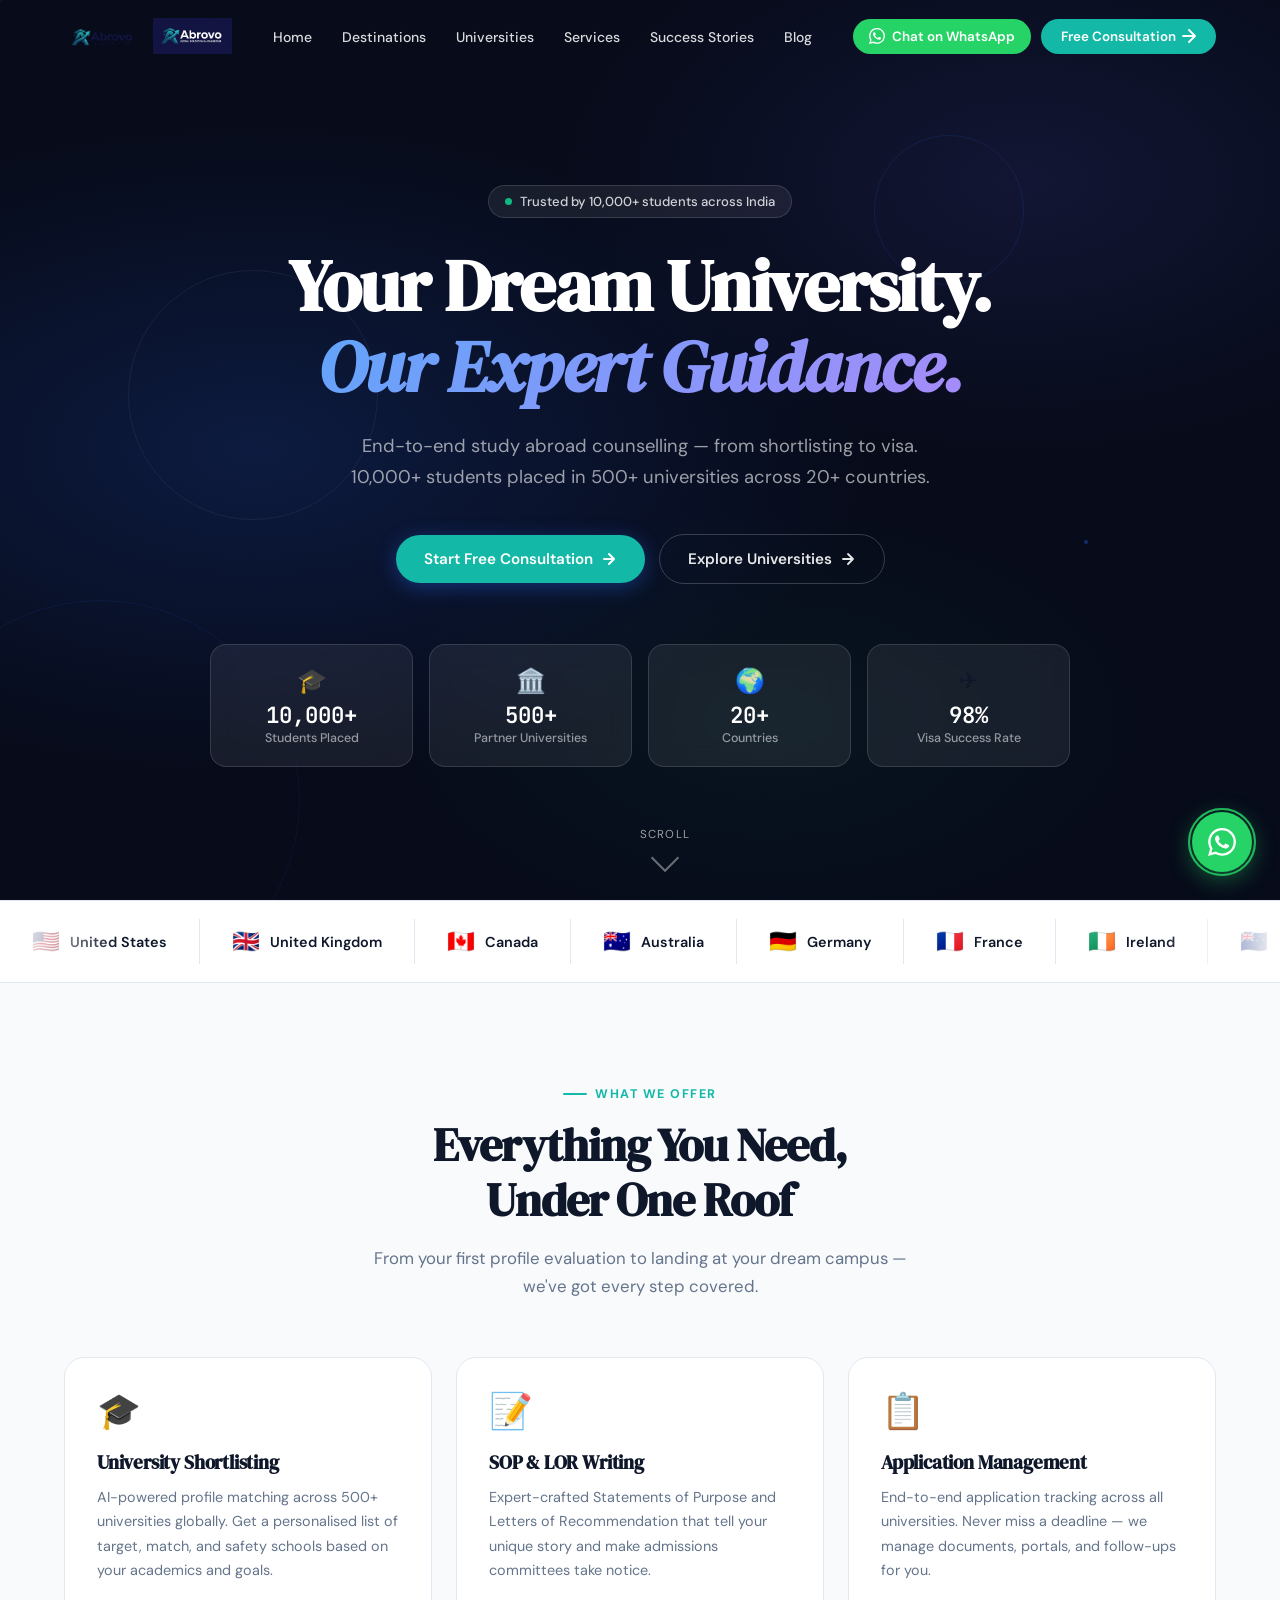
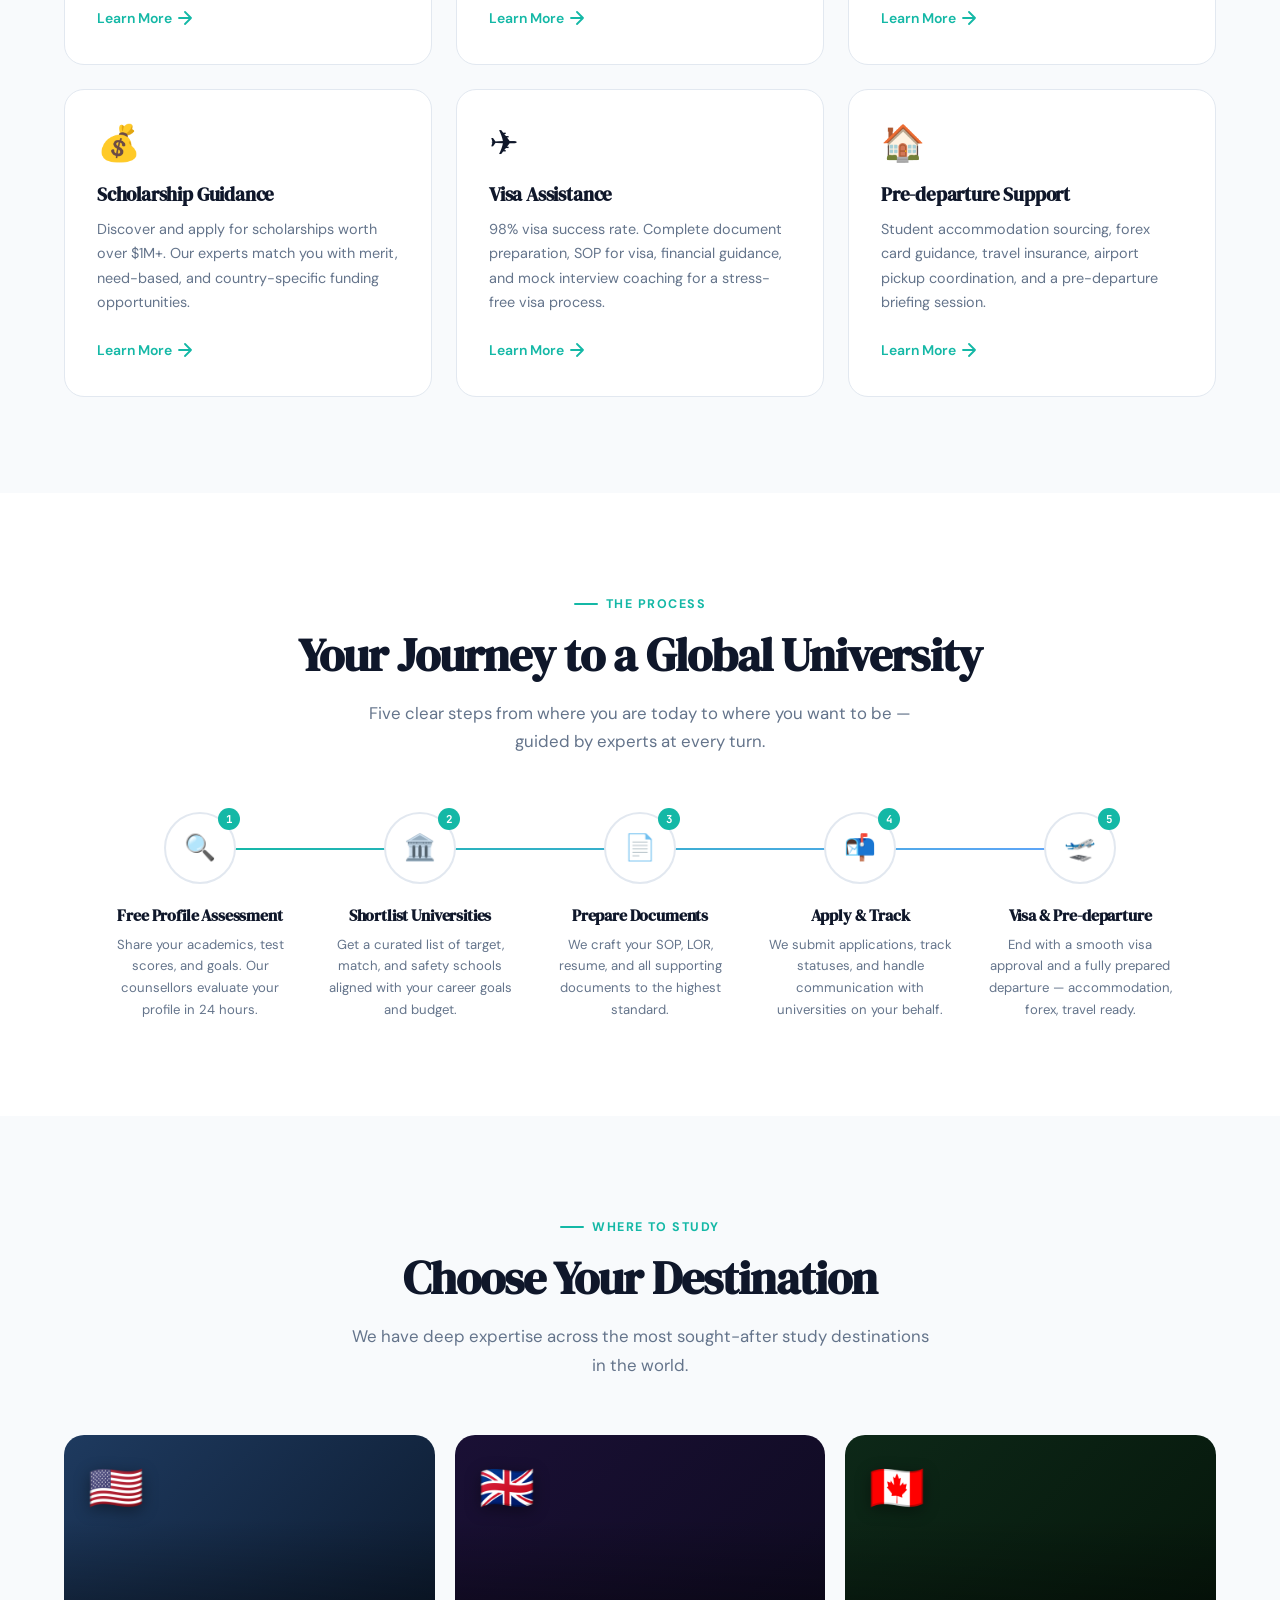
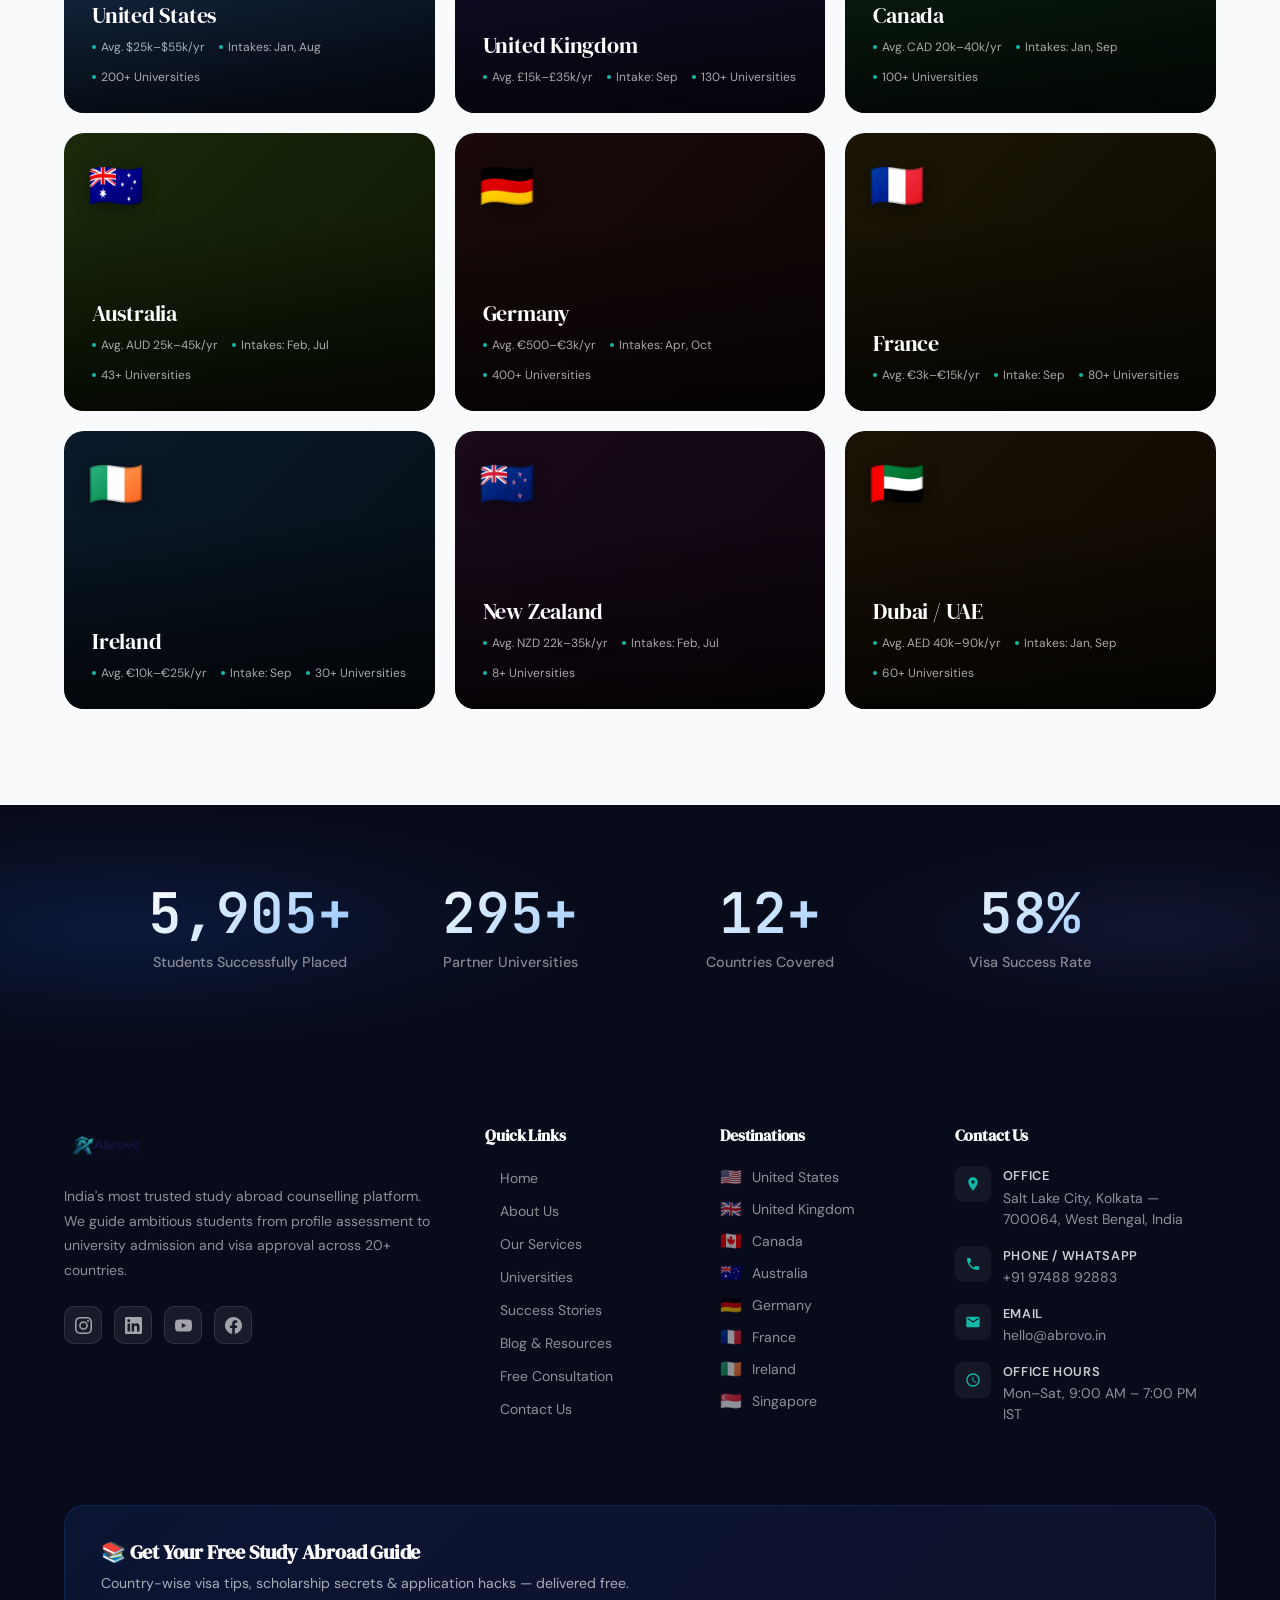
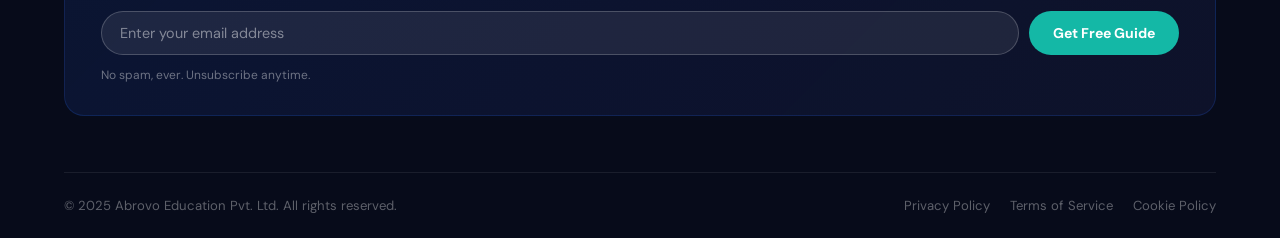
==== index.html @ cc56d396 "footer" ====
<!DOCTYPE html>
<html lang="en">
<head>
  <meta charset="UTF-8" />
  <meta name="viewport" content="width=device-width, initial-scale=1.0" />
  <title>Abrovo — Study Abroad Counselling</title>
  <link rel="preconnect" href="https://fonts.googleapis.com" />
  <link rel="preconnect" href="https://fonts.gstatic.com" crossorigin />
  <link href="https://fonts.googleapis.com/css2?family=DM+Serif+Display:ital@0;1&family=DM+Sans:ital,opsz,wght@0,9..40,300;0,9..40,400;0,9..40,500;0,9..40,600;0,9..40,700;1,9..40,400&family=JetBrains+Mono:wght@400;600&display=swap" rel="stylesheet" />
  <style>
    /* =========================================
       CSS CUSTOM PROPERTIES
    ========================================= */
    :root {
      --bg-dark: #070B1A;
      --bg-dark-2: #0D1428;
      --bg-white: #FFFFFF;
      --accent: #14B8A6;
      --accent-hover: #0F766E;
      --accent-light: rgba(20, 184, 166, 0.12);
      --text-primary: #0F172A;
      --text-secondary: #64748B;
      --border: #E2E8F0;
      --success: #10B981;
      --card-bg: #F8FAFC;
      --glass: rgba(255, 255, 255, 0.07);
      --glass-border: rgba(255, 255, 255, 0.13);
      --nav-height: 72px;
      --font-display: 'DM Serif Display', Georgia, serif;
      --font-body: 'DM Sans', system-ui, sans-serif;
      --font-mono: 'JetBrains Mono', monospace;
    }

    /* =========================================
       RESET & BASE
    ========================================= */
    *, *::before, *::after { box-sizing: border-box; margin: 0; padding: 0; }
    html { scroll-behavior: smooth; -webkit-font-smoothing: antialiased; }
    body {
      font-family: var(--font-body);
      color: var(--text-primary);
      background: var(--bg-white);
      overflow-x: hidden;
    }
    a { text-decoration: none; color: inherit; }
    img { display: block; max-width: 100%; }
    ul { list-style: none; }

    /* =========================================
       NAVBAR
    ========================================= */
    .navbar {
      position: fixed;
      top: 0; left: 0; right: 0;
      z-index: 1000;
      height: var(--nav-height);
      display: flex;
      align-items: center;
      padding: 0 5%;
      transition: background 0.4s ease, box-shadow 0.4s ease, backdrop-filter 0.4s ease;
    }
    .navbar.scrolled {
      background: rgba(255, 255, 255, 0.95);
      backdrop-filter: blur(16px);
      -webkit-backdrop-filter: blur(16px);
      box-shadow: 0 1px 0 var(--border), 0 4px 24px rgba(0,0,0,0.06);
    }
    .navbar.scrolled .nav-link { color: var(--text-primary); }
    .navbar.scrolled .logo-text { color: var(--text-primary); }
    .navbar.scrolled .logo-dot { color: var(--accent); }
    .navbar.scrolled .logo-globe path { stroke: var(--text-primary); }

    .nav-inner {
      display: flex;
      align-items: center;
      justify-content: space-between;
      width: 100%;
      max-width: 1280px;
      margin: 0 auto;
    }

    /* Logo */
    .logo {
      display: flex;
      align-items: center;
      gap: 10px;
      cursor: pointer;
    }
    .logo-globe {
      width: 32px; height: 32px;
      flex-shrink: 0;
    }
    .logo-globe path, .logo-globe circle {
      stroke: #fff;
      transition: stroke 0.4s ease;
    }
    .logo-text {
      font-family: var(--font-display);
      font-size: 1.5rem;
      color: #fff;
      letter-spacing: -0.02em;
      transition: color 0.4s ease;
    }
    .logo-dot {
      color: var(--accent);
      transition: color 0.4s ease;
    }

    /* Nav Links */
    .nav-links {
      display: flex;
      align-items: center;
      gap: 2px;
    }
    .nav-link {
      font-size: 0.875rem;
      font-weight: 500;
      color: rgba(255,255,255,0.85);
      padding: 8px 14px;
      border-radius: 8px;
      transition: color 0.2s, background 0.2s;
      white-space: nowrap;
    }
    .nav-link:hover {
      color: var(--accent);
      background: var(--accent-light);
    }

    /* Nav Actions */
    .nav-actions {
      display: flex;
      align-items: center;
      gap: 10px;
    }
    .btn-wa {
      display: flex;
      align-items: center;
      gap: 7px;
      padding: 9px 16px;
      background: #25D366;
      color: #fff;
      font-size: 0.84rem;
      font-weight: 600;
      border-radius: 50px;
      transition: background 0.2s, transform 0.2s;
      white-space: nowrap;
    }
    .btn-wa:hover { background: #1ebe5c; transform: translateY(-1px); }
    .btn-wa svg { width: 16px; height: 16px; fill: #fff; flex-shrink: 0; }

    .btn-cta {
      display: flex;
      align-items: center;
      gap: 6px;
      padding: 9px 20px;
      background: var(--accent);
      color: #fff;
      font-size: 0.84rem;
      font-weight: 600;
      border-radius: 50px;
      transition: background 0.2s, transform 0.2s, box-shadow 0.2s;
      white-space: nowrap;
    }
    .btn-cta:hover {
      background: var(--accent-hover);
      transform: translateY(-1px);
      box-shadow: 0 8px 24px rgba(37,99,235,0.35);
    }

    /* Hamburger */
    .hamburger {
      display: none;
      flex-direction: column;
      gap: 5px;
      cursor: pointer;
      padding: 8px;
      border-radius: 8px;
      transition: background 0.2s;
    }
    .hamburger:hover { background: var(--glass); }
    .hamburger span {
      display: block;
      width: 24px; height: 2px;
      background: #fff;
      border-radius: 2px;
      transition: all 0.35s ease;
    }
    .navbar.scrolled .hamburger span { background: var(--text-primary); }
    .hamburger.open span:nth-child(1) { transform: translateY(7px) rotate(45deg); }
    .hamburger.open span:nth-child(2) { opacity: 0; transform: scaleX(0); }
    .hamburger.open span:nth-child(3) { transform: translateY(-7px) rotate(-45deg); }

    /* Mobile Menu */
    .mobile-menu {
      display: none;
      position: fixed;
      top: var(--nav-height);
      left: 0; right: 0;
      background: rgba(10, 15, 30, 0.98);
      backdrop-filter: blur(20px);
      -webkit-backdrop-filter: blur(20px);
      padding: 16px 5% 24px;
      z-index: 999;
      transform: translateY(-8px);
      opacity: 0;
      transition: all 0.35s cubic-bezier(0.16, 1, 0.3, 1);
      border-bottom: 1px solid var(--glass-border);
    }
    .navbar.scrolled + .mobile-menu { background: rgba(255,255,255,0.97); }
    .navbar.scrolled + .mobile-menu .mob-link { color: var(--text-primary); }
    .mobile-menu.open {
      display: block;
      opacity: 1;
      transform: translateY(0);
    }
    .mob-link {
      display: block;
      color: rgba(255,255,255,0.9);
      font-size: 1rem;
      font-weight: 500;
      padding: 14px 4px;
      border-bottom: 1px solid var(--glass-border);
      transition: color 0.2s;
    }
    .mob-link:hover { color: var(--accent); }
    .mob-actions {
      display: flex;
      flex-direction: column;
      gap: 10px;
      margin-top: 20px;
    }
    .mob-actions .btn-wa,
    .mob-actions .btn-cta {
      justify-content: center;
      padding: 13px;
      font-size: 0.95rem;
    }

    /* =========================================
       HERO SECTION
    ========================================= */
    .hero {
      position: relative;
      min-height: 100vh;
      background: var(--bg-dark);
      display: flex;
      flex-direction: column;
      align-items: center;
      justify-content: center;
      overflow: hidden;
      padding: calc(var(--nav-height) + 40px) 5% 60px;
    }

    /* Animated background */
    .hero-canvas {
      position: absolute;
      inset: 0;
      overflow: hidden;
      pointer-events: none;
    }
    .hero-gradient {
      position: absolute;
      inset: 0;
      background:
        radial-gradient(ellipse 80% 60% at 20% 50%, rgba(37,99,235,0.18) 0%, transparent 60%),
        radial-gradient(ellipse 60% 50% at 80% 20%, rgba(99,102,241,0.12) 0%, transparent 60%),
        radial-gradient(ellipse 50% 40% at 60% 80%, rgba(16,185,129,0.06) 0%, transparent 60%);
    }
    .geo-shape {
      position: absolute;
      border-radius: 50%;
      background: transparent;
      border: 1px solid rgba(255,255,255,0.06);
      animation: floatShape linear infinite;
    }
    .geo-shape:nth-child(1) { width: 600px; height: 600px; top: -200px; right: -150px; animation-duration: 25s; }
    .geo-shape:nth-child(2) { width: 400px; height: 400px; bottom: -100px; left: -100px; animation-duration: 20s; animation-delay: -8s; border-color: rgba(37,99,235,0.1); }
    .geo-shape:nth-child(3) { width: 250px; height: 250px; top: 30%; left: 10%; animation-duration: 18s; animation-delay: -5s; }
    .geo-shape:nth-child(4) { width: 150px; height: 150px; top: 15%; right: 20%; animation-duration: 14s; animation-delay: -12s; border-color: rgba(37,99,235,0.15); }

    .geo-dot {
      position: absolute;
      border-radius: 50%;
      background: rgba(37,99,235,0.4);
      animation: floatDot ease-in-out infinite;
    }
    .geo-dot:nth-child(5) { width: 6px; height: 6px; top: 20%; left: 25%; animation-duration: 6s; }
    .geo-dot:nth-child(6) { width: 4px; height: 4px; top: 60%; right: 15%; animation-duration: 8s; animation-delay: -3s; }
    .geo-dot:nth-child(7) { width: 5px; height: 5px; bottom: 25%; left: 40%; animation-duration: 7s; animation-delay: -2s; }

    @keyframes floatShape {
      0%   { transform: rotate(0deg) scale(1); }
      50%  { transform: rotate(180deg) scale(1.03); }
      100% { transform: rotate(360deg) scale(1); }
    }
    @keyframes floatDot {
      0%, 100% { transform: translateY(0); opacity: 0.4; }
      50%       { transform: translateY(-20px); opacity: 1; }
    }

    /* Hero Content */
    .hero-content {
      position: relative;
      z-index: 2;
      text-align: center;
      max-width: 860px;
      width: 100%;
    }
    .hero-badge {
      display: inline-flex;
      align-items: center;
      gap: 8px;
      padding: 7px 16px;
      background: var(--glass);
      border: 1px solid var(--glass-border);
      border-radius: 50px;
      color: rgba(255,255,255,0.8);
      font-size: 0.82rem;
      font-weight: 500;
      margin-bottom: 28px;
      opacity: 0;
      transform: translateY(20px);
      animation: fadeUp 0.7s cubic-bezier(0.16,1,0.3,1) 0.2s forwards;
    }
    .hero-badge-dot {
      width: 7px; height: 7px;
      background: var(--success);
      border-radius: 50%;
      animation: pulse 2s ease-in-out infinite;
    }
    @keyframes pulse {
      0%, 100% { transform: scale(1); opacity: 1; }
      50%       { transform: scale(1.5); opacity: 0.6; }
    }

    .hero-headline {
      font-family: var(--font-display);
      font-size: clamp(2.5rem, 6vw, 4.5rem);
      line-height: 1.12;
      color: #fff;
      letter-spacing: -0.02em;
      margin-bottom: 24px;
      opacity: 0;
      transform: translateY(30px);
      animation: fadeUp 0.8s cubic-bezier(0.16,1,0.3,1) 0.4s forwards;
    }
    .hero-headline em {
      font-style: italic;
      color: transparent;
      -webkit-background-clip: text;
      background-clip: text;
      background-image: linear-gradient(135deg, #60a5fa, #a78bfa);
    }

    .hero-sub {
      font-size: clamp(1rem, 2vw, 1.15rem);
      line-height: 1.7;
      color: rgba(255,255,255,0.6);
      max-width: 620px;
      margin: 0 auto 40px;
      opacity: 0;
      transform: translateY(30px);
      animation: fadeUp 0.8s cubic-bezier(0.16,1,0.3,1) 0.6s forwards;
    }

    .hero-ctas {
      display: flex;
      align-items: center;
      justify-content: center;
      gap: 14px;
      flex-wrap: wrap;
      margin-bottom: 60px;
      opacity: 0;
      transform: translateY(30px);
      animation: fadeUp 0.8s cubic-bezier(0.16,1,0.3,1) 0.8s forwards;
    }
    .btn-primary {
      display: inline-flex;
      align-items: center;
      gap: 8px;
      padding: 14px 28px;
      background: var(--accent);
      color: #fff;
      font-weight: 600;
      font-size: 0.95rem;
      border-radius: 50px;
      transition: all 0.25s ease;
      box-shadow: 0 4px 20px rgba(37,99,235,0.4);
    }
    .btn-primary:hover {
      background: var(--accent-hover);
      transform: translateY(-2px);
      box-shadow: 0 10px 32px rgba(37,99,235,0.5);
    }
    .btn-secondary {
      display: inline-flex;
      align-items: center;
      gap: 8px;
      padding: 14px 28px;
      background: transparent;
      color: rgba(255,255,255,0.9);
      font-weight: 600;
      font-size: 0.95rem;
      border-radius: 50px;
      border: 1.5px solid rgba(255,255,255,0.2);
      transition: all 0.25s ease;
    }
    .btn-secondary:hover {
      background: var(--glass);
      border-color: rgba(255,255,255,0.4);
      transform: translateY(-2px);
    }

    /* Stat Cards */
    .stat-cards {
      display: grid;
      grid-template-columns: repeat(4, 1fr);
      gap: 16px;
      width: 100%;
      max-width: 900px;
      margin: 0 auto;
    }
    .stat-card {
      background: var(--glass);
      border: 1px solid var(--glass-border);
      border-radius: 16px;
      padding: 20px 16px;
      text-align: center;
      backdrop-filter: blur(12px);
      -webkit-backdrop-filter: blur(12px);
      opacity: 0;
      transform: translateY(40px);
      transition: transform 0.3s ease, border-color 0.3s ease;
    }
    .stat-card.visible { opacity: 1; transform: translateY(0); }
    .stat-card:hover {
      border-color: rgba(37,99,235,0.5);
      transform: translateY(-4px);
    }
    .stat-card:nth-child(1) { animation-delay: 1.0s; }
    .stat-card:nth-child(2) { animation-delay: 1.15s; }
    .stat-card:nth-child(3) { animation-delay: 1.3s; }
    .stat-card:nth-child(4) { animation-delay: 1.45s; }
    .stat-card-anim {
      animation: fadeUp 0.7s cubic-bezier(0.16,1,0.3,1) forwards;
    }
    .stat-card-icon {
      font-size: 1.5rem;
      margin-bottom: 8px;
    }
    .stat-card-num {
      font-family: var(--font-mono);
      font-size: 1.4rem;
      font-weight: 600;
      color: #fff;
      line-height: 1;
      margin-bottom: 4px;
    }
    .stat-card-label {
      font-size: 0.78rem;
      color: rgba(255,255,255,0.55);
      font-weight: 500;
    }

    @keyframes fadeUp {
      from { opacity: 0; transform: translateY(30px); }
      to   { opacity: 1; transform: translateY(0); }
    }

    /* Scroll cue */
    .scroll-cue {
      position: absolute;
      bottom: 32px;
      left: 50%;
      transform: translateX(-50%);
      display: flex;
      flex-direction: column;
      align-items: center;
      gap: 6px;
      opacity: 0.4;
      animation: fadeUp 1s ease 2s forwards, scrollBob 2.5s ease-in-out 3s infinite;
    }
    .scroll-cue span {
      font-size: 0.72rem;
      color: rgba(255,255,255,0.6);
      letter-spacing: 0.1em;
      text-transform: uppercase;
    }
    .scroll-arrow {
      width: 20px; height: 20px;
      border-right: 2px solid rgba(255,255,255,0.4);
      border-bottom: 2px solid rgba(255,255,255,0.4);
      transform: rotate(45deg);
    }
    @keyframes scrollBob {
      0%, 100% { transform: translateX(-50%) translateY(0); }
      50%       { transform: translateX(-50%) translateY(8px); }
    }

    /* =========================================
       MARQUEE BAR
    ========================================= */
    .marquee-section {
      background: var(--bg-white);
      border-top: 1px solid var(--border);
      border-bottom: 1px solid var(--border);
      padding: 0;
      overflow: hidden;
      position: relative;
    }
    .marquee-section::before,
    .marquee-section::after {
      content: '';
      position: absolute;
      top: 0; bottom: 0;
      width: 120px;
      z-index: 2;
      pointer-events: none;
    }
    .marquee-section::before {
      left: 0;
      background: linear-gradient(to right, var(--bg-white), transparent);
    }
    .marquee-section::after {
      right: 0;
      background: linear-gradient(to left, var(--bg-white), transparent);
    }
    .marquee-label {
      position: absolute;
      left: 50%;
      top: 50%;
      transform: translate(-50%, -50%);
      z-index: 3;
      background: var(--bg-white);
      padding: 0 20px;
      font-size: 0.72rem;
      font-weight: 600;
      color: var(--text-secondary);
      letter-spacing: 0.12em;
      text-transform: uppercase;
      white-space: nowrap;
    }
    .marquee-track {
      display: flex;
      align-items: center;
      padding: 18px 0;
      animation: marqueeScroll 28s linear infinite;
      width: max-content;
    }
    .marquee-track:hover { animation-play-state: paused; }
    .marquee-item {
      display: flex;
      align-items: center;
      gap: 10px;
      padding: 8px 32px;
      white-space: nowrap;
      font-size: 0.9rem;
      font-weight: 600;
      color: var(--text-primary);
      border-right: 1px solid var(--border);
      transition: color 0.2s;
    }
    .marquee-item:last-child { border-right: none; }
    .marquee-item:hover { color: var(--accent); }
    .marquee-flag { font-size: 1.4rem; }

    @keyframes marqueeScroll {
      from { transform: translateX(0); }
      to   { transform: translateX(-50%); }
    }

    /* =========================================
       SECTION SHARED
    ========================================= */
    .section-label {
      display: inline-flex;
      align-items: center;
      gap: 8px;
      font-size: 0.78rem;
      font-weight: 700;
      letter-spacing: 0.12em;
      text-transform: uppercase;
      color: var(--accent);
      margin-bottom: 16px;
    }
    .section-label::before {
      content: '';
      display: inline-block;
      width: 24px; height: 2px;
      background: var(--accent);
      border-radius: 2px;
    }
    .section-title {
      font-family: var(--font-display);
      font-size: clamp(2rem, 4vw, 2.9rem);
      color: var(--text-primary);
      letter-spacing: -0.02em;
      line-height: 1.18;
      margin-bottom: 16px;
    }
    .section-sub {
      font-size: 1.05rem;
      color: var(--text-secondary);
      line-height: 1.7;
      max-width: 580px;
    }
    .section-header { margin-bottom: 56px; }
    .section-header.center { text-align: center; }
    .section-header.center .section-label { justify-content: center; }
    .section-header.center .section-sub { margin: 0 auto; }

    /* =========================================
       SERVICES SECTION
    ========================================= */
    .services-section {
      background: var(--card-bg);
      padding: 96px 5%;
    }
    .services-grid {
      display: grid;
      grid-template-columns: repeat(3, 1fr);
      gap: 24px;
      max-width: 1200px;
      margin: 0 auto;
    }
    .service-card {
      background: #fff;
      border: 1px solid var(--border);
      border-radius: 20px;
      padding: 36px 32px;
      position: relative;
      overflow: hidden;
      transition: transform 0.3s cubic-bezier(0.16,1,0.3,1), box-shadow 0.3s ease, border-color 0.3s ease;
      cursor: default;
    }
    .service-card::before {
      content: '';
      position: absolute;
      left: 0; top: 0; bottom: 0;
      width: 3px;
      background: var(--accent);
      transform: scaleY(0);
      transform-origin: bottom;
      transition: transform 0.35s cubic-bezier(0.16,1,0.3,1);
      border-radius: 0 2px 2px 0;
    }
    .service-card:hover {
      transform: translateY(-6px);
      box-shadow: 0 20px 48px rgba(15,23,42,0.10);
      border-color: rgba(37,99,235,0.2);
    }
    .service-card:hover::before { transform: scaleY(1); }
    .service-icon {
      font-size: 2.2rem;
      margin-bottom: 20px;
      display: block;
      line-height: 1;
    }
    .service-title {
      font-family: var(--font-display);
      font-size: 1.2rem;
      color: var(--text-primary);
      margin-bottom: 10px;
      letter-spacing: -0.01em;
    }
    .service-desc {
      font-size: 0.9rem;
      color: var(--text-secondary);
      line-height: 1.7;
      margin-bottom: 24px;
    }
    .service-link {
      display: inline-flex;
      align-items: center;
      gap: 6px;
      font-size: 0.875rem;
      font-weight: 600;
      color: var(--accent);
      transition: gap 0.2s ease;
    }
    .service-link:hover { gap: 10px; }
    .service-link svg { width: 14px; height: 14px; transition: transform 0.2s; }
    .service-link:hover svg { transform: translateX(3px); }

    @media (max-width: 1024px) { .services-grid { grid-template-columns: repeat(2, 1fr); } }
    @media (max-width: 600px)  { .services-grid { grid-template-columns: 1fr; } }

    /* =========================================
       HOW IT WORKS
    ========================================= */
    .hiw-section {
      background: var(--bg-white);
      padding: 96px 5%;
      overflow: hidden;
    }
    .hiw-steps {
      position: relative;
      display: flex;
      justify-content: space-between;
      align-items: flex-start;
      max-width: 1100px;
      margin: 0 auto;
      gap: 0;
    }
    /* Connecting line */
    .hiw-steps::before {
      content: '';
      position: absolute;
      top: 36px;
      left: calc(10% + 12px);
      right: calc(10% + 12px);
      height: 2px;
      background: var(--border);
      z-index: 0;
    }
    .hiw-line-fill {
      position: absolute;
      top: 36px;
      left: calc(10% + 12px);
      height: 2px;
      background: linear-gradient(90deg, var(--accent), #60a5fa);
      z-index: 1;
      width: 0;
      transition: width 1.5s cubic-bezier(0.16,1,0.3,1);
      border-radius: 2px;
    }
    .hiw-line-fill.animated {
      width: calc(80% - 24px);
    }

    .hiw-step {
      flex: 1;
      display: flex;
      flex-direction: column;
      align-items: center;
      text-align: center;
      padding: 0 12px;
      position: relative;
      z-index: 2;
    }
    .hiw-node {
      width: 72px; height: 72px;
      background: var(--bg-white);
      border: 2px solid var(--border);
      border-radius: 50%;
      display: flex;
      align-items: center;
      justify-content: center;
      font-size: 1.6rem;
      margin-bottom: 20px;
      position: relative;
      transition: border-color 0.3s, box-shadow 0.3s, transform 0.3s;
      z-index: 2;
    }
    .hiw-step:hover .hiw-node {
      border-color: var(--accent);
      box-shadow: 0 0 0 8px rgba(37,99,235,0.08);
      transform: scale(1.08);
    }
    .hiw-step-num {
      position: absolute;
      top: -6px; right: -6px;
      width: 22px; height: 22px;
      background: var(--accent);
      color: #fff;
      font-size: 0.68rem;
      font-weight: 700;
      border-radius: 50%;
      display: flex;
      align-items: center;
      justify-content: center;
      font-family: var(--font-mono);
    }
    .hiw-step-title {
      font-family: var(--font-display);
      font-size: 1rem;
      color: var(--text-primary);
      margin-bottom: 8px;
      letter-spacing: -0.01em;
    }
    .hiw-step-desc {
      font-size: 0.82rem;
      color: var(--text-secondary);
      line-height: 1.65;
    }

    /* Mobile vertical layout */
    @media (max-width: 768px) {
      .hiw-steps {
        flex-direction: column;
        align-items: flex-start;
        gap: 0;
        max-width: 420px;
        margin: 0 auto;
      }
      .hiw-steps::before {
        top: 36px;
        left: 35px;
        right: auto;
        bottom: 36px;
        width: 2px;
        height: auto;
      }
      .hiw-line-fill {
        top: 36px;
        left: 35px;
        width: 2px;
        height: 0;
        background: linear-gradient(180deg, var(--accent), #60a5fa);
        transition: height 1.5s cubic-bezier(0.16,1,0.3,1);
      }
      .hiw-line-fill.animated { width: 2px; height: calc(100% - 72px); }
      .hiw-step {
        flex-direction: row;
        text-align: left;
        align-items: flex-start;
        gap: 20px;
        padding: 0 0 36px 0;
      }
      .hiw-node { flex-shrink: 0; margin-bottom: 0; }
      .hiw-step-body { padding-top: 8px; }
    }

    /* =========================================
       DESTINATIONS SECTION
    ========================================= */
    .destinations-section {
      background: var(--card-bg);
      padding: 96px 5%;
    }
    .destinations-grid {
      display: grid;
      grid-template-columns: repeat(3, 1fr);
      gap: 20px;
      max-width: 1200px;
      margin: 0 auto;
    }
    .dest-card {
      position: relative;
      border-radius: 20px;
      overflow: hidden;
      aspect-ratio: 4/3;
      cursor: pointer;
      background: var(--bg-dark);
    }
    /* Gradient backgrounds per card */
    .dest-card:nth-child(1) { background: linear-gradient(135deg, #1e3a5f 0%, #0a1628 100%); }
    .dest-card:nth-child(2) { background: linear-gradient(135deg, #1a1035 0%, #0d0a1e 100%); }
    .dest-card:nth-child(3) { background: linear-gradient(135deg, #0d2818 0%, #051409 100%); }
    .dest-card:nth-child(4) { background: linear-gradient(135deg, #1a2a0a 0%, #0d1505 100%); }
    .dest-card:nth-child(5) { background: linear-gradient(135deg, #1a0a0a 0%, #0d0505 100%); }
    .dest-card:nth-child(6) { background: linear-gradient(135deg, #1a1505 0%, #0d0b02 100%); }
    .dest-card:nth-child(7) { background: linear-gradient(135deg, #0a1a2a 0%, #050d14 100%); }
    .dest-card:nth-child(8) { background: linear-gradient(135deg, #1a0a1a 0%, #0d050d 100%); }
    .dest-card:nth-child(9) { background: linear-gradient(135deg, #1a1205 0%, #0d0902 100%); }

    .dest-card-inner {
      position: absolute;
      inset: 0;
      padding: 28px;
      display: flex;
      flex-direction: column;
      justify-content: flex-end;
      background: linear-gradient(180deg, transparent 30%, rgba(0,0,0,0.7) 100%);
      transition: background 0.35s ease;
    }
    .dest-flag {
      position: absolute;
      top: 24px; left: 24px;
      font-size: 2.8rem;
      filter: drop-shadow(0 4px 8px rgba(0,0,0,0.4));
      transition: transform 0.35s cubic-bezier(0.16,1,0.3,1);
    }
    .dest-card:hover .dest-flag { transform: scale(1.15) translateY(-4px); }
    .dest-card-name {
      font-family: var(--font-display);
      font-size: 1.4rem;
      color: #fff;
      margin-bottom: 8px;
      letter-spacing: -0.01em;
    }
    .dest-stats {
      display: flex;
      gap: 14px;
      flex-wrap: wrap;
    }
    .dest-stat {
      font-size: 0.75rem;
      color: rgba(255,255,255,0.65);
      display: flex;
      align-items: center;
      gap: 5px;
    }
    .dest-stat::before {
      content: '';
      width: 4px; height: 4px;
      background: var(--accent);
      border-radius: 50%;
      flex-shrink: 0;
    }
    .dest-overlay {
      position: absolute;
      inset: 0;
      background: rgba(37,99,235,0.88);
      display: flex;
      align-items: center;
      justify-content: center;
      opacity: 0;
      transition: opacity 0.3s ease;
      backdrop-filter: blur(4px);
    }
    .dest-card:hover .dest-overlay { opacity: 1; }
    .dest-explore-btn {
      display: inline-flex;
      align-items: center;
      gap: 8px;
      color: #fff;
      font-weight: 700;
      font-size: 1rem;
      padding: 12px 24px;
      border: 2px solid rgba(255,255,255,0.6);
      border-radius: 50px;
      transition: all 0.2s;
      transform: translateY(10px);
      transition: transform 0.3s cubic-bezier(0.16,1,0.3,1), border-color 0.2s;
    }
    .dest-card:hover .dest-explore-btn {
      transform: translateY(0);
      border-color: #fff;
    }

    @media (max-width: 900px) { .destinations-grid { grid-template-columns: repeat(2, 1fr); } }
    @media (max-width: 560px) { .destinations-grid { grid-template-columns: 1fr; } }

    /* =========================================
       STATS COUNTER BAND
    ========================================= */
    .stats-band {
      background: var(--bg-dark);
      padding: 80px 5%;
      position: relative;
      overflow: hidden;
    }
    .stats-band::before {
      content: '';
      position: absolute;
      inset: 0;
      background:
        radial-gradient(ellipse 60% 80% at 10% 50%, rgba(37,99,235,0.15) 0%, transparent 60%),
        radial-gradient(ellipse 40% 60% at 90% 50%, rgba(99,102,241,0.1) 0%, transparent 60%);
      pointer-events: none;
    }
    .stats-band-inner {
      max-width: 1000px;
      margin: 0 auto;
      display: grid;
      grid-template-columns: repeat(4, 1fr);
      gap: 40px;
      position: relative;
      z-index: 1;
    }
    .stats-band-item {
      text-align: center;
    }
    .stats-band-num {
      font-family: var(--font-mono);
      font-size: clamp(2.4rem, 5vw, 3.5rem);
      font-weight: 600;
      color: #fff;
      line-height: 1;
      margin-bottom: 10px;
      display: block;
      background: linear-gradient(135deg, #fff, #93c5fd);
      -webkit-background-clip: text;
      background-clip: text;
      -webkit-text-fill-color: transparent;
    }
    .stats-band-label {
      font-size: 0.9rem;
      color: rgba(255,255,255,0.5);
      font-weight: 500;
      line-height: 1.4;
    }
    .stats-band-divider {
      width: 1px;
      background: rgba(255,255,255,0.08);
      align-self: stretch;
      display: none;
    }
    @media (max-width: 768px) {
      .stats-band-inner { grid-template-columns: repeat(2, 1fr); gap: 36px; }
    }
    @media (max-width: 400px) {
      .stats-band-inner { grid-template-columns: 1fr 1fr; gap: 24px; }
      .stats-band-num { font-size: 2rem; }
    }

    /* =========================================
       FOOTER
    ========================================= */
    .footer {
      background: var(--bg-dark);
      color: rgba(255,255,255,0.7);
      padding: 72px 5% 0;
    }
    .footer-grid {
      display: grid;
      grid-template-columns: 2fr 1fr 1fr 1.4fr;
      gap: 48px;
      max-width: 1200px;
      margin: 0 auto;
      padding-bottom: 56px;
      border-bottom: 1px solid rgba(255,255,255,0.08);
    }
    .footer-col-title {
      font-family: var(--font-display);
      font-size: 1rem;
      color: #fff;
      margin-bottom: 20px;
      letter-spacing: -0.01em;
    }
    .footer-about-text {
      font-size: 0.875rem;
      line-height: 1.75;
      color: rgba(255,255,255,0.55);
      margin-bottom: 24px;
    }
    .footer-logo {
      display: flex;
      align-items: center;
      gap: 10px;
      margin-bottom: 20px;
    }
    .footer-logo .logo-text { font-size: 1.35rem; color: #fff; }
    .social-links {
      display: flex;
      gap: 12px;
    }
    .social-link {
      width: 38px; height: 38px;
      background: rgba(255,255,255,0.07);
      border: 1px solid rgba(255,255,255,0.1);
      border-radius: 10px;
      display: flex;
      align-items: center;
      justify-content: center;
      color: rgba(255,255,255,0.6);
      transition: all 0.25s ease;
    }
    .social-link:hover {
      background: var(--accent);
      border-color: var(--accent);
      color: #fff;
      transform: translateY(-3px);
    }
    .social-link svg { width: 17px; height: 17px; fill: currentColor; }

    .footer-links li { margin-bottom: 12px; }
    .footer-link {
      font-size: 0.875rem;
      color: rgba(255,255,255,0.55);
      transition: color 0.2s;
      display: inline-flex;
      align-items: center;
      gap: 6px;
    }
    .footer-link:hover { color: var(--accent); }
    .footer-link::before {
      content: '→';
      font-size: 0.75rem;
      opacity: 0;
      transform: translateX(-6px);
      transition: all 0.2s;
    }
    .footer-link:hover::before { opacity: 1; transform: translateX(0); }

    .footer-country {
      display: flex;
      align-items: center;
      gap: 10px;
      font-size: 0.875rem;
      color: rgba(255,255,255,0.55);
      margin-bottom: 10px;
      transition: color 0.2s;
    }
    .footer-country:hover { color: rgba(255,255,255,0.85); }
    .footer-country .flag { font-size: 1.1rem; }

    .footer-contact-item {
      display: flex;
      align-items: flex-start;
      gap: 12px;
      margin-bottom: 16px;
    }
    .footer-contact-icon {
      width: 36px; height: 36px;
      background: rgba(255,255,255,0.05);
      border-radius: 8px;
      display: flex;
      align-items: center;
      justify-content: center;
      flex-shrink: 0;
    }
    .footer-contact-icon svg { width: 16px; height: 16px; fill: var(--accent); }
    .footer-contact-text {
      font-size: 0.875rem;
      color: rgba(255,255,255,0.55);
      line-height: 1.5;
    }
    .footer-contact-text strong {
      display: block;
      color: rgba(255,255,255,0.8);
      font-weight: 600;
      font-size: 0.8rem;
      text-transform: uppercase;
      letter-spacing: 0.05em;
      margin-bottom: 2px;
    }

    .footer-bottom {
      max-width: 1200px;
      margin: 0 auto;
      display: flex;
      align-items: center;
      justify-content: space-between;
      padding: 24px 0;
      flex-wrap: wrap;
      gap: 12px;
    }
    .footer-copyright {
      font-size: 0.82rem;
      color: rgba(255,255,255,0.35);
    }
    .footer-legal {
      display: flex;
      gap: 20px;
    }
    .footer-legal a {
      font-size: 0.82rem;
      color: rgba(255,255,255,0.35);
      transition: color 0.2s;
    }
    .footer-legal a:hover { color: rgba(255,255,255,0.7); }

    /* =========================================
       WHATSAPP FLOATING — superseded by .wa-widget (Phase 4)
       Kept only for keyframe reference
    ========================================= */
    @keyframes waPulse {
      0%   { transform: scale(1); opacity: 0.7; }
      100% { transform: scale(1.7); opacity: 0; }
    }

    /* =========================================
       SCROLL ANIMATIONS
    ========================================= */
    .fade-up {
      opacity: 0;
      transform: translateY(40px);
      transition: opacity 0.7s cubic-bezier(0.16,1,0.3,1), transform 0.7s cubic-bezier(0.16,1,0.3,1);
    }
    .fade-up.visible {
      opacity: 1;
      transform: translateY(0);
    }
    .fade-up.delay-1 { transition-delay: 0.1s; }
    .fade-up.delay-2 { transition-delay: 0.2s; }
    .fade-up.delay-3 { transition-delay: 0.3s; }
    .fade-up.delay-4 { transition-delay: 0.4s; }

    /* =========================================
       RESPONSIVE
    ========================================= */
    @media (max-width: 1024px) {
      .nav-links { display: none; }
      .btn-wa { display: none; }
      .btn-cta.desktop-only { display: none; }
      .hamburger { display: flex; }
      .stat-cards { grid-template-columns: repeat(2, 1fr); }
      .footer-grid { grid-template-columns: 1fr 1fr; }
    }
    @media (max-width: 640px) {
      .stat-cards { grid-template-columns: repeat(2, 1fr); gap: 10px; }
      .stat-card { padding: 16px 12px; }
      .stat-card-num { font-size: 1.2rem; }
      .footer-grid { grid-template-columns: 1fr; gap: 32px; }
      .footer { padding: 48px 5% 0; }
      .hero-ctas { flex-direction: column; align-items: stretch; }
      .btn-primary, .btn-secondary { justify-content: center; }
      .footer-bottom { flex-direction: column; text-align: center; }
    }

    /* =========================================
       PHASE 4 — WA WIDGET
    ========================================= */
    .wa-widget {
      position: fixed;
      bottom: 28px;
      right: 28px;
      z-index: 9000;
      display: flex;
      flex-direction: column;
      align-items: flex-end;
      gap: 14px;
    }
    /* Chat Card */
    .wa-card {
      width: 320px;
      background: #fff;
      border-radius: 20px;
      box-shadow: 0 20px 60px rgba(0,0,0,0.18), 0 4px 16px rgba(0,0,0,0.08);
      overflow: hidden;
      transform: scale(0.92) translateY(12px);
      opacity: 0;
      pointer-events: none;
      transition: all 0.35s cubic-bezier(0.34,1.56,0.64,1);
      transform-origin: bottom right;
    }
    .wa-card.open {
      transform: scale(1) translateY(0);
      opacity: 1;
      pointer-events: all;
    }
    .wa-card-header {
      display: flex;
      align-items: center;
      gap: 12px;
      padding: 16px 18px;
      background: #075E54;
    }
    .wa-card-avatar {
      width: 44px; height: 44px;
      border-radius: 50%;
      background: #25D366;
      display: flex; align-items: center; justify-content: center;
      flex-shrink: 0;
      position: relative;
    }
    .wa-card-avatar svg { width: 24px; height: 24px; fill: #fff; }
    .wa-avatar-dot {
      position: absolute;
      bottom: 2px; right: 2px;
      width: 10px; height: 10px;
      border-radius: 50%;
      background: #25D366;
      border: 2px solid #075E54;
    }
    .wa-card-info { flex: 1; }
    .wa-card-info strong { display: block; color: #fff; font-size: 0.92rem; font-weight: 600; }
    .wa-card-info span { display: block; color: rgba(255,255,255,0.75); font-size: 0.76rem; margin-top: 2px; }
    .wa-card-close {
      background: none; border: none; cursor: pointer;
      color: rgba(255,255,255,0.75);
      padding: 6px; border-radius: 50%; transition: background 0.2s;
      display: flex;
    }
    .wa-card-close svg { width: 16px; height: 16px; }
    .wa-card-close:hover { background: rgba(255,255,255,0.15); color: #fff; }
    .wa-card-body { padding: 20px 18px 0; background: #ECE5DD; }
    .wa-bubble {
      background: #fff;
      border-radius: 0 12px 12px 12px;
      padding: 12px 16px;
      font-size: 0.88rem;
      color: var(--text-primary);
      line-height: 1.6;
      box-shadow: 0 1px 2px rgba(0,0,0,0.1);
      max-width: 90%;
    }
    .wa-start-btn {
      display: flex;
      align-items: center;
      justify-content: center;
      gap: 10px;
      background: #25D366;
      color: #fff;
      font-size: 0.9rem;
      font-weight: 700;
      padding: 15px 20px;
      margin: 16px;
      border-radius: 12px;
      transition: background 0.2s, transform 0.2s;
    }
    .wa-start-btn svg { width: 20px; height: 20px; fill: #fff; flex-shrink: 0; }
    .wa-start-btn:hover { background: #1ebe5c; transform: translateY(-1px); }

    /* FAB Button */
    .wa-fab {
      width: 60px; height: 60px;
      border-radius: 50%;
      background: #25D366;
      border: none; cursor: pointer;
      display: flex; align-items: center; justify-content: center;
      position: relative;
      box-shadow: 0 6px 24px rgba(37,211,102,0.45);
      transition: transform 0.2s ease, box-shadow 0.2s ease;
    }
    .wa-fab:hover { transform: scale(1.08); box-shadow: 0 10px 32px rgba(37,211,102,0.55); }
    .wa-fab-pulse {
      position: absolute;
      inset: -4px;
      border-radius: 50%;
      border: 2.5px solid rgba(37,211,102,0.6);
      animation: waPulse 2.5s ease-out infinite;
      pointer-events: none;
    }
    .wa-fab-pulse-2 { animation-delay: 0.9s; }
    .wa-fab-icon { width: 28px; height: 28px; fill: #fff; position: absolute; transition: opacity 0.2s, transform 0.25s; }
    .wa-fab-icon-close { opacity: 0; transform: rotate(-90deg); stroke: #fff; fill: none; }
    .wa-fab.open .wa-fab-icon-open { opacity: 0; transform: rotate(90deg); }
    .wa-fab.open .wa-fab-icon-close { opacity: 1; transform: rotate(0deg); }

    /* Mobile: direct WA link on small screens */
    @media (max-width: 480px) {
      .wa-widget { bottom: 80px; right: 16px; }
      .wa-card { width: calc(100vw - 32px); }
    }

    /* =========================================
       PHASE 4 — CONSULTATION MODAL
    ========================================= */
    .consult-overlay {
      position: fixed;
      inset: 0;
      background: rgba(10, 15, 30, 0.65);
      backdrop-filter: blur(6px);
      -webkit-backdrop-filter: blur(6px);
      z-index: 10000;
      display: flex;
      align-items: center;
      justify-content: center;
      padding: 16px;
      animation: overlayIn 0.25s ease;
    }
    .consult-overlay[hidden] { display: none; }
    @keyframes overlayIn {
      from { opacity: 0; } to { opacity: 1; }
    }
    .consult-modal {
      background: #fff;
      border-radius: 24px;
      width: 100%;
      max-width: 560px;
      max-height: 90vh;
      overflow-y: auto;
      box-shadow: 0 32px 80px rgba(0,0,0,0.2);
      animation: modalIn 0.35s cubic-bezier(0.34,1.56,0.64,1);
    }
    @keyframes modalIn {
      from { opacity: 0; transform: scale(0.92) translateY(24px); }
      to   { opacity: 1; transform: scale(1) translateY(0); }
    }
    .consult-header {
      display: flex; align-items: flex-start;
      justify-content: space-between; gap: 16px;
      padding: 28px 28px 0;
    }
    .consult-title {
      font-family: var(--font-display);
      font-size: 1.5rem; color: var(--text-primary);
      letter-spacing: -0.02em; margin-bottom: 6px;
    }
    .consult-subtitle { font-size: 0.88rem; color: var(--text-secondary); }
    .consult-close {
      background: var(--card-bg); border: 1px solid var(--border);
      border-radius: 50%; width: 36px; height: 36px;
      display: flex; align-items: center; justify-content: center;
      cursor: pointer; flex-shrink: 0; color: var(--text-secondary);
      transition: background 0.2s, color 0.2s;
    }
    .consult-close:hover { background: #fee2e2; color: #dc2626; border-color: #fca5a5; }
    .consult-close svg { width: 15px; height: 15px; }

    /* Progress */
    .consult-progress { padding: 24px 28px 0; }
    .consult-progress-bar {
      height: 4px; background: var(--border);
      border-radius: 4px; margin-bottom: 16px; overflow: hidden;
    }
    .consult-progress-bar::after {
      content: ''; display: block; height: 100%;
      background: linear-gradient(90deg, var(--accent), #60a5fa);
      border-radius: 4px;
      transition: width 0.45s cubic-bezier(0.16,1,0.3,1);
      width: 33.33%;
    }
    .consult-progress-bar[data-step="2"]::after { width: 66.66%; }
    .consult-progress-bar[data-step="3"]::after { width: 100%; }
    .consult-steps-indicator {
      display: flex; align-items: center; gap: 0;
      margin-bottom: 6px;
    }
    .cstep {
      width: 28px; height: 28px; border-radius: 50%;
      background: var(--border); color: var(--text-secondary);
      font-size: 0.78rem; font-weight: 700;
      display: flex; align-items: center; justify-content: center;
      transition: all 0.3s ease; flex-shrink: 0;
    }
    .cstep.active { background: var(--accent); color: #fff; box-shadow: 0 4px 12px rgba(37,99,235,0.35); }
    .cstep.done { background: var(--success); color: #fff; }
    .cstep-line { flex: 1; height: 2px; background: var(--border); transition: background 0.3s; }
    .cstep-line.done { background: var(--success); }
    .consult-step-labels {
      display: flex; justify-content: space-between;
      font-size: 0.72rem; color: var(--text-secondary); font-weight: 500;
    }

    /* Steps wrap + slide animation */
    .consult-steps-wrap { padding: 24px 28px; position: relative; overflow: hidden; }
    .consult-step { animation: slideIn 0.35s cubic-bezier(0.16,1,0.3,1); }
    @keyframes slideIn {
      from { opacity: 0; transform: translateX(32px); }
      to   { opacity: 1; transform: translateX(0); }
    }
    .slide-back { animation: slideInBack 0.35s cubic-bezier(0.16,1,0.3,1); }
    @keyframes slideInBack {
      from { opacity: 0; transform: translateX(-32px); }
      to   { opacity: 1; transform: translateX(0); }
    }

    /* Form */
    .cform-grid {
      display: grid; grid-template-columns: 1fr 1fr; gap: 16px;
    }
    .cform-group { display: flex; flex-direction: column; gap: 6px; }
    .cform-group-full { grid-column: 1 / -1; }
    .cform-label { font-size: 0.82rem; font-weight: 600; color: var(--text-primary); }
    .cform-input {
      width: 100%; padding: 11px 14px;
      border: 1.5px solid var(--border); border-radius: 10px;
      font-family: var(--font-body); font-size: 0.9rem; color: var(--text-primary);
      background: var(--card-bg);
      transition: border-color 0.2s, box-shadow 0.2s;
      outline: none;
      -webkit-appearance: none; appearance: none;
    }
    .cform-input:focus {
      border-color: var(--accent);
      box-shadow: 0 0 0 3px rgba(37,99,235,0.12);
      background: #fff;
    }
    .cform-input.error { border-color: #dc2626; box-shadow: 0 0 0 3px rgba(220,38,38,0.1); }
    .cform-error { font-size: 0.75rem; color: #dc2626; min-height: 16px; }

    /* Chips (multi-select countries) */
    .cform-chips {
      display: flex; flex-wrap: wrap; gap: 8px; margin-top: 4px;
    }
    .chip {
      padding: 7px 14px; border-radius: 50px;
      border: 1.5px solid var(--border);
      background: var(--card-bg); color: var(--text-primary);
      font-size: 0.82rem; font-weight: 500; cursor: pointer;
      font-family: var(--font-body);
      transition: all 0.18s ease;
    }
    .chip:hover { border-color: var(--accent); background: var(--accent-light); }
    .chip.selected {
      background: var(--accent); color: #fff; border-color: var(--accent);
      box-shadow: 0 4px 12px rgba(37,99,235,0.28);
    }

    /* Success State */
    .consult-success { text-align: center; padding: 16px 0; }
    .success-icon { font-size: 3.5rem; margin-bottom: 16px; animation: bounceIn 0.6s cubic-bezier(0.34,1.56,0.64,1); }
    @keyframes bounceIn {
      from { opacity: 0; transform: scale(0.5); }
      to   { opacity: 1; transform: scale(1); }
    }
    .consult-success h3 { font-family: var(--font-display); font-size: 1.6rem; margin-bottom: 10px; }
    .consult-success p { color: var(--text-secondary); line-height: 1.7; margin-bottom: 24px; }
    .consult-wa-btn { display: inline-flex; gap: 8px; align-items: center; padding: 13px 24px; }

    /* Footer nav */
    .consult-footer {
      display: flex; align-items: center; justify-content: space-between;
      padding: 0 28px 24px; gap: 12px;
    }
    .consult-step-count { font-size: 0.82rem; color: var(--text-secondary); font-weight: 500; }
    .consult-btn-back, .consult-btn-next {
      padding: 11px 22px; border-radius: 50px;
      font-family: var(--font-body); font-size: 0.88rem; font-weight: 600;
      cursor: pointer; transition: all 0.2s ease; border: none;
    }
    .consult-btn-back {
      background: transparent; color: var(--text-secondary);
      border: 1.5px solid var(--border);
    }
    .consult-btn-back:hover:not(:disabled) {
      border-color: var(--text-primary); color: var(--text-primary);
    }
    .consult-btn-back:disabled { opacity: 0.35; cursor: not-allowed; }
    .consult-btn-next {
      background: var(--accent); color: #fff;
      box-shadow: 0 4px 16px rgba(37,99,235,0.3);
    }
    .consult-btn-next:hover { background: var(--accent-hover); transform: translateY(-1px); box-shadow: 0 8px 24px rgba(37,99,235,0.4); }

    @media (max-width: 560px) {
      .consult-header { padding: 20px 18px 0; }
      .consult-progress { padding: 18px 18px 0; }
      .consult-steps-wrap { padding: 18px 18px; }
      .consult-footer { padding: 0 18px 20px; }
      .cform-grid { grid-template-columns: 1fr; }
      .consult-modal { border-radius: 20px; }
    }

    /* =========================================
       PHASE 4 — STICKY MOBILE BAR
    ========================================= */
    .sticky-bar {
      display: none;
      position: fixed;
      bottom: 0; left: 0; right: 0;
      z-index: 8900;
      background: #fff;
      border-top: 1px solid var(--border);
      box-shadow: 0 -4px 24px rgba(0,0,0,0.08);
      padding: 10px 12px;
      gap: 10px;
    }
    .sticky-btn {
      flex: 1; display: flex; align-items: center; justify-content: center;
      gap: 8px; padding: 13px 12px; border-radius: 12px;
      font-family: var(--font-body); font-size: 0.9rem; font-weight: 700;
      transition: all 0.2s ease;
    }
    .sticky-btn svg { width: 18px; height: 18px; flex-shrink: 0; }
    .sticky-btn-call {
      background: var(--accent-light); color: var(--accent);
      border: 1.5px solid rgba(37,99,235,0.2);
    }
    .sticky-btn-call svg { fill: var(--accent); }
    .sticky-btn-call:hover { background: var(--accent); color: #fff; }
    .sticky-btn-call:hover svg { fill: #fff; }
    .sticky-btn-wa {
      background: #25D366; color: #fff;
      box-shadow: 0 4px 16px rgba(37,211,102,0.3);
    }
    .sticky-btn-wa svg { fill: #fff; }
    .sticky-btn-wa:hover { background: #1ebe5c; }

    @media (max-width: 768px) {
      .sticky-bar { display: flex; }
      /* Push footer above sticky bar */
      .footer { padding-bottom: 72px; }
    }
    @media (min-width: 769px) {
      .sticky-bar { display: none !important; }
    }

    /* =========================================
       PHASE 4 — NEWSLETTER
    ========================================= */
    .footer-newsletter {
      grid-column: 1 / -1;
      background: linear-gradient(135deg, rgba(37,99,235,0.12), rgba(99,102,241,0.08));
      border: 1px solid rgba(37,99,235,0.2);
      border-radius: 20px;
      padding: 32px 36px;
      margin-top: 16px;
    }
    .newsletter-inner { display: flex; flex-direction: column; gap: 16px; }
    .newsletter-text h3 {
      font-family: var(--font-display); font-size: 1.25rem;
      color: #fff; margin-bottom: 6px; letter-spacing: -0.01em;
    }
    .newsletter-text p { font-size: 0.88rem; color: rgba(255,255,255,0.65); line-height: 1.6; }
    .newsletter-form {
      display: flex; gap: 10px; flex-wrap: wrap;
    }
    .newsletter-input {
      flex: 1; min-width: 200px;
      padding: 12px 18px; border-radius: 50px;
      border: 1.5px solid rgba(255,255,255,0.2);
      background: rgba(255,255,255,0.08);
      color: #fff; font-family: var(--font-body); font-size: 0.9rem;
      outline: none; transition: border-color 0.2s, background 0.2s;
    }
    .newsletter-input::placeholder { color: rgba(255,255,255,0.45); }
    .newsletter-input:focus {
      border-color: rgba(255,255,255,0.5);
      background: rgba(255,255,255,0.14);
    }
    .newsletter-btn {
      padding: 12px 24px; border-radius: 50px;
      background: var(--accent); color: #fff;
      font-family: var(--font-body); font-size: 0.88rem; font-weight: 700;
      border: none; cursor: pointer;
      transition: background 0.2s, transform 0.2s, box-shadow 0.2s;
      white-space: nowrap;
    }
    .newsletter-btn:hover {
      background: #1D4ED8; transform: translateY(-1px);
      box-shadow: 0 8px 20px rgba(37,99,235,0.4);
    }
    .newsletter-success {
      display: none; align-items: center; gap: 10px;
      background: rgba(16,185,129,0.15); border: 1px solid rgba(16,185,129,0.3);
      border-radius: 12px; padding: 13px 18px;
      color: #6ee7b7; font-size: 0.9rem; font-weight: 600;
    }
    .newsletter-success.visible {
      display: flex;
      animation: slideIn 0.4s cubic-bezier(0.16,1,0.3,1);
    }
    .newsletter-success span { font-size: 1.4rem; }
    .newsletter-note { font-size: 0.75rem; color: rgba(255,255,255,0.4); margin-top: -4px; }
  </style>
</head>
<body>

  <!-- ============ NAVBAR ============ -->
  <nav class="navbar" id="navbar">
    <div class="nav-inner">
  <a href="index.html" class="logo" aria-label="Abrovo Home">
    <img src="assets/logo-light.png" alt="Abrovo" class="logo-img-light" height="36">
    <img src="assets/logo-dark.png" alt="Abrovo" class="logo-img-dark" height="36">
  </a>

 <ul class="nav-links" role="list">
    <li><a href="index.html" class="nav-link">Home</a></li>
    <li><a href="destinations.html" class="nav-link">Destinations</a></li>
    <li><a href="universities.html" class="nav-link">Universities</a></li>
    <li><a href="services.html" class="nav-link">Services</a></li>
    <li><a href="stories.html" class="nav-link">Success Stories</a></li>
    <li><a href="blog.html" class="nav-link">Blog</a></li>
  </ul>
  

      <div class="nav-actions">
        <a href="https://wa.me/919748892883" target="_blank" rel="noopener" class="btn-wa" aria-label="Chat on WhatsApp">
          <svg viewBox="0 0 24 24" xmlns="http://www.w3.org/2000/svg" aria-hidden="true">
            <path d="M17.472 14.382c-.297-.149-1.758-.867-2.03-.967-.273-.099-.471-.148-.67.15-.197.297-.767.966-.94 1.164-.173.199-.347.223-.644.075-.297-.15-1.255-.463-2.39-1.475-.883-.788-1.48-1.761-1.653-2.059-.173-.297-.018-.458.13-.606.134-.133.298-.347.446-.52.149-.174.198-.298.298-.497.099-.198.05-.371-.025-.52-.075-.149-.669-1.612-.916-2.207-.242-.579-.487-.5-.669-.51-.173-.008-.371-.01-.57-.01-.198 0-.52.074-.792.372-.272.297-1.04 1.016-1.04 2.479 0 1.462 1.065 2.875 1.213 3.074.149.198 2.096 3.2 5.077 4.487.709.306 1.262.489 1.694.625.712.227 1.36.195 1.871.118.571-.085 1.758-.719 2.006-1.413.248-.694.248-1.289.173-1.413-.074-.124-.272-.198-.57-.347m-5.421 7.403h-.004a9.87 9.87 0 01-5.031-1.378l-.361-.214-3.741.982.998-3.648-.235-.374a9.86 9.86 0 01-1.51-5.26c.001-5.45 4.436-9.884 9.888-9.884 2.64 0 5.122 1.03 6.988 2.898a9.825 9.825 0 012.893 6.994c-.003 5.45-4.437 9.884-9.885 9.884m8.413-18.297A11.815 11.815 0 0012.05 0C5.495 0 .16 5.335.157 11.892c0 2.096.547 4.142 1.588 5.945L.057 24l6.305-1.654a11.882 11.882 0 005.683 1.448h.005c6.554 0 11.89-5.335 11.893-11.893a11.821 11.821 0 00-3.48-8.413Z"/>
          </svg>
          Chat on WhatsApp
        </a>
        <a href="#" class="btn-cta desktop-only" id="navConsultBtn">
          Free Consultation
          <svg width="14" height="14" viewBox="0 0 14 14" fill="none" aria-hidden="true">
            <path d="M1 7h12M7 1l6 6-6 6" stroke="currentColor" stroke-width="1.8" stroke-linecap="round" stroke-linejoin="round"/>
          </svg>
        </a>
        <button class="hamburger" id="hamburger" aria-label="Toggle navigation" aria-expanded="false">
          <span></span><span></span><span></span>
        </button>
      </div>
    </div>
  </nav>

  <!-- Mobile Menu -->
  <div class="mobile-menu" id="mobileMenu" aria-hidden="true">
<ul>
      <li><a href="index.html" class="mob-link">Home</a></li>
      <li><a href="destinations.html" class="mob-link">Destinations</a></li>
      <li><a href="universities.html" class="mob-link">Universities</a></li>
      <li><a href="services.html" class="mob-link">Services</a></li>
      <li><a href="stories.html" class="mob-link">Success Stories</a></li>
      <li><a href="blog.html" class="mob-link">Blog</a></li>
    </ul>
    <div class="mob-actions">
      <a href="https://wa.me/919748892883" target="_blank" rel="noopener" class="btn-wa">
        <svg viewBox="0 0 24 24" xmlns="http://www.w3.org/2000/svg" aria-hidden="true" style="width:18px;height:18px;fill:#fff;">
          <path d="M17.472 14.382c-.297-.149-1.758-.867-2.03-.967-.273-.099-.471-.148-.67.15-.197.297-.767.966-.94 1.164-.173.199-.347.223-.644.075-.297-.15-1.255-.463-2.39-1.475-.883-.788-1.48-1.761-1.653-2.059-.173-.297-.018-.458.13-.606.134-.133.298-.347.446-.52.149-.174.198-.298.298-.497.099-.198.05-.371-.025-.52-.075-.149-.669-1.612-.916-2.207-.242-.579-.487-.5-.669-.51-.173-.008-.371-.01-.57-.01-.198 0-.52.074-.792.372-.272.297-1.04 1.016-1.04 2.479 0 1.462 1.065 2.875 1.213 3.074.149.198 2.096 3.2 5.077 4.487.709.306 1.262.489 1.694.625.712.227 1.36.195 1.871.118.571-.085 1.758-.719 2.006-1.413.248-.694.248-1.289.173-1.413-.074-.124-.272-.198-.57-.347m-5.421 7.403h-.004a9.87 9.87 0 01-5.031-1.378l-.361-.214-3.741.982.998-3.648-.235-.374a9.86 9.86 0 01-1.51-5.26c.001-5.45 4.436-9.884 9.888-9.884 2.64 0 5.122 1.03 6.988 2.898a9.825 9.825 0 012.893 6.994c-.003 5.45-4.437 9.884-9.885 9.884m8.413-18.297A11.815 11.815 0 0012.05 0C5.495 0 .16 5.335.157 11.892c0 2.096.547 4.142 1.588 5.945L.057 24l6.305-1.654a11.882 11.882 0 005.683 1.448h.005c6.554 0 11.89-5.335 11.893-11.893a11.821 11.821 0 00-3.48-8.413Z"/>
        </svg>
        Chat on WhatsApp
      </a>
      <a href="#" class="btn-cta">Free Consultation →</a>
    </div>
  </div>

  <!-- ============ HERO ============ -->
  <section class="hero" id="hero">
    <div class="hero-canvas" aria-hidden="true">
      <div class="hero-gradient"></div>
      <div class="geo-shape"></div>
      <div class="geo-shape"></div>
      <div class="geo-shape"></div>
      <div class="geo-shape"></div>
      <div class="geo-dot"></div>
      <div class="geo-dot"></div>
      <div class="geo-dot"></div>
    </div>

    <div class="hero-content">
      <div class="hero-badge">
        <span class="hero-badge-dot"></span>
        Trusted by 10,000+ students across India
      </div>

      <h1 class="hero-headline">
        Your Dream University.<br>
        <em>Our Expert Guidance.</em>
      </h1>

      <p class="hero-sub">
        End-to-end study abroad counselling — from shortlisting to visa.
        10,000+ students placed in 500+ universities across 20+ countries.
      </p>

      <div class="hero-ctas">
        <a href="#" class="btn-primary">
          Start Free Consultation
          <svg width="16" height="16" viewBox="0 0 16 16" fill="none" aria-hidden="true">
            <path d="M3 8h10M8 3l5 5-5 5" stroke="currentColor" stroke-width="2" stroke-linecap="round" stroke-linejoin="round"/>
          </svg>
        </a>
        <a href="#" class="btn-secondary">
          Explore Universities
          <svg width="16" height="16" viewBox="0 0 16 16" fill="none" aria-hidden="true">
            <path d="M3 8h10M8 3l5 5-5 5" stroke="currentColor" stroke-width="1.8" stroke-linecap="round" stroke-linejoin="round"/>
          </svg>
        </a>
      </div>

      <!-- Stat Cards -->
      <div class="stat-cards" role="list">
        <div class="stat-card" role="listitem">
          <div class="stat-card-icon">🎓</div>
          <div class="stat-card-num">10,000+</div>
          <div class="stat-card-label">Students Placed</div>
        </div>
        <div class="stat-card" role="listitem">
          <div class="stat-card-icon">🏛️</div>
          <div class="stat-card-num">500+</div>
          <div class="stat-card-label">Partner Universities</div>
        </div>
        <div class="stat-card" role="listitem">
          <div class="stat-card-icon">🌍</div>
          <div class="stat-card-num">20+</div>
          <div class="stat-card-label">Countries</div>
        </div>
        <div class="stat-card" role="listitem">
          <div class="stat-card-icon">✈️</div>
          <div class="stat-card-num">98%</div>
          <div class="stat-card-label">Visa Success Rate</div>
        </div>
      </div>
    </div>

    <div class="scroll-cue" aria-hidden="true">
      <span>Scroll</span>
      <div class="scroll-arrow"></div>
    </div>
  </section>

  <!-- ============ MARQUEE BAR ============ -->
  <section class="marquee-section" id="marquee" aria-label="Destination countries">
    <div class="marquee-track" aria-hidden="true">
      <!-- Set 1 -->
      <div class="marquee-item"><span class="marquee-flag">🇺🇸</span> United States</div>
      <div class="marquee-item"><span class="marquee-flag">🇬🇧</span> United Kingdom</div>
      <div class="marquee-item"><span class="marquee-flag">🇨🇦</span> Canada</div>
      <div class="marquee-item"><span class="marquee-flag">🇦🇺</span> Australia</div>
      <div class="marquee-item"><span class="marquee-flag">🇩🇪</span> Germany</div>
      <div class="marquee-item"><span class="marquee-flag">🇫🇷</span> France</div>
      <div class="marquee-item"><span class="marquee-flag">🇮🇪</span> Ireland</div>
      <div class="marquee-item"><span class="marquee-flag">🇳🇿</span> New Zealand</div>
      <div class="marquee-item"><span class="marquee-flag">🇳🇱</span> Netherlands</div>
      <div class="marquee-item"><span class="marquee-flag">🇦🇪</span> Dubai</div>
      <div class="marquee-item"><span class="marquee-flag">🇸🇬</span> Singapore</div>
      <div class="marquee-item"><span class="marquee-flag">🇮🇹</span> Italy</div>
      <!-- Set 2 (duplicate for seamless loop) -->
      <div class="marquee-item"><span class="marquee-flag">🇺🇸</span> United States</div>
      <div class="marquee-item"><span class="marquee-flag">🇬🇧</span> United Kingdom</div>
      <div class="marquee-item"><span class="marquee-flag">🇨🇦</span> Canada</div>
      <div class="marquee-item"><span class="marquee-flag">🇦🇺</span> Australia</div>
      <div class="marquee-item"><span class="marquee-flag">🇩🇪</span> Germany</div>
      <div class="marquee-item"><span class="marquee-flag">🇫🇷</span> France</div>
      <div class="marquee-item"><span class="marquee-flag">🇮🇪</span> Ireland</div>
      <div class="marquee-item"><span class="marquee-flag">🇳🇿</span> New Zealand</div>
      <div class="marquee-item"><span class="marquee-flag">🇳🇱</span> Netherlands</div>
      <div class="marquee-item"><span class="marquee-flag">🇦🇪</span> Dubai</div>
      <div class="marquee-item"><span class="marquee-flag">🇸🇬</span> Singapore</div>
      <div class="marquee-item"><span class="marquee-flag">🇮🇹</span> Italy</div>
    </div>
  </section>

  <!-- ============ SERVICES ============ -->
  <section class="services-section" id="services">
    <div style="max-width:1200px;margin:0 auto;">
      <div class="section-header center fade-up">
        <div class="section-label">What We Offer</div>
        <h2 class="section-title">Everything You Need,<br>Under One Roof</h2>
        <p class="section-sub">From your first profile evaluation to landing at your dream campus — we've got every step covered.</p>
      </div>
      <div class="services-grid">

        <div class="service-card fade-up delay-1">
          <span class="service-icon">🎓</span>
          <h3 class="service-title">University Shortlisting</h3>
          <p class="service-desc">AI-powered profile matching across 500+ universities globally. Get a personalised list of target, match, and safety schools based on your academics and goals.</p>
          <a href="#" class="service-link">
            Learn More
            <svg viewBox="0 0 14 14" fill="none" xmlns="http://www.w3.org/2000/svg"><path d="M1 7h12M7 1l6 6-6 6" stroke="currentColor" stroke-width="1.8" stroke-linecap="round" stroke-linejoin="round"/></svg>
          </a>
        </div>

        <div class="service-card fade-up delay-2">
          <span class="service-icon">📝</span>
          <h3 class="service-title">SOP &amp; LOR Writing</h3>
          <p class="service-desc">Expert-crafted Statements of Purpose and Letters of Recommendation that tell your unique story and make admissions committees take notice.</p>
          <a href="#" class="service-link">
            Learn More
            <svg viewBox="0 0 14 14" fill="none" xmlns="http://www.w3.org/2000/svg"><path d="M1 7h12M7 1l6 6-6 6" stroke="currentColor" stroke-width="1.8" stroke-linecap="round" stroke-linejoin="round"/></svg>
          </a>
        </div>

        <div class="service-card fade-up delay-3">
          <span class="service-icon">📋</span>
          <h3 class="service-title">Application Management</h3>
          <p class="service-desc">End-to-end application tracking across all universities. Never miss a deadline — we manage documents, portals, and follow-ups for you.</p>
          <a href="#" class="service-link">
            Learn More
            <svg viewBox="0 0 14 14" fill="none" xmlns="http://www.w3.org/2000/svg"><path d="M1 7h12M7 1l6 6-6 6" stroke="currentColor" stroke-width="1.8" stroke-linecap="round" stroke-linejoin="round"/></svg>
          </a>
        </div>

        <div class="service-card fade-up delay-1">
          <span class="service-icon">💰</span>
          <h3 class="service-title">Scholarship Guidance</h3>
          <p class="service-desc">Discover and apply for scholarships worth over $1M+. Our experts match you with merit, need-based, and country-specific funding opportunities.</p>
          <a href="#" class="service-link">
            Learn More
            <svg viewBox="0 0 14 14" fill="none" xmlns="http://www.w3.org/2000/svg"><path d="M1 7h12M7 1l6 6-6 6" stroke="currentColor" stroke-width="1.8" stroke-linecap="round" stroke-linejoin="round"/></svg>
          </a>
        </div>

        <div class="service-card fade-up delay-2">
          <span class="service-icon">✈️</span>
          <h3 class="service-title">Visa Assistance</h3>
          <p class="service-desc">98% visa success rate. Complete document preparation, SOP for visa, financial guidance, and mock interview coaching for a stress-free visa process.</p>
          <a href="#" class="service-link">
            Learn More
            <svg viewBox="0 0 14 14" fill="none" xmlns="http://www.w3.org/2000/svg"><path d="M1 7h12M7 1l6 6-6 6" stroke="currentColor" stroke-width="1.8" stroke-linecap="round" stroke-linejoin="round"/></svg>
          </a>
        </div>

        <div class="service-card fade-up delay-3">
          <span class="service-icon">🏠</span>
          <h3 class="service-title">Pre-departure Support</h3>
          <p class="service-desc">Student accommodation sourcing, forex card guidance, travel insurance, airport pickup coordination, and a pre-departure briefing session.</p>
          <a href="#" class="service-link">
            Learn More
            <svg viewBox="0 0 14 14" fill="none" xmlns="http://www.w3.org/2000/svg"><path d="M1 7h12M7 1l6 6-6 6" stroke="currentColor" stroke-width="1.8" stroke-linecap="round" stroke-linejoin="round"/></svg>
          </a>
        </div>

      </div>
    </div>
  </section>

  <!-- ============ HOW IT WORKS ============ -->
  <section class="hiw-section" id="how-it-works">
    <div style="max-width:1200px;margin:0 auto;">
      <div class="section-header center fade-up">
        <div class="section-label">The Process</div>
        <h2 class="section-title">Your Journey to a Global University</h2>
        <p class="section-sub">Five clear steps from where you are today to where you want to be — guided by experts at every turn.</p>
      </div>

      <div class="hiw-steps fade-up">
        <div class="hiw-line-fill" id="hiwLine"></div>

        <div class="hiw-step">
          <div class="hiw-node">
            🔍
            <span class="hiw-step-num">1</span>
          </div>
          <div class="hiw-step-body">
            <h3 class="hiw-step-title">Free Profile Assessment</h3>
            <p class="hiw-step-desc">Share your academics, test scores, and goals. Our counsellors evaluate your profile in 24 hours.</p>
          </div>
        </div>

        <div class="hiw-step">
          <div class="hiw-node">
            🏛️
            <span class="hiw-step-num">2</span>
          </div>
          <div class="hiw-step-body">
            <h3 class="hiw-step-title">Shortlist Universities</h3>
            <p class="hiw-step-desc">Get a curated list of target, match, and safety schools aligned with your career goals and budget.</p>
          </div>
        </div>

        <div class="hiw-step">
          <div class="hiw-node">
            📄
            <span class="hiw-step-num">3</span>
          </div>
          <div class="hiw-step-body">
            <h3 class="hiw-step-title">Prepare Documents</h3>
            <p class="hiw-step-desc">We craft your SOP, LOR, resume, and all supporting documents to the highest standard.</p>
          </div>
        </div>

        <div class="hiw-step">
          <div class="hiw-node">
            📬
            <span class="hiw-step-num">4</span>
          </div>
          <div class="hiw-step-body">
            <h3 class="hiw-step-title">Apply &amp; Track</h3>
            <p class="hiw-step-desc">We submit applications, track statuses, and handle communication with universities on your behalf.</p>
          </div>
        </div>

        <div class="hiw-step">
          <div class="hiw-node">
            🛫
            <span class="hiw-step-num">5</span>
          </div>
          <div class="hiw-step-body">
            <h3 class="hiw-step-title">Visa &amp; Pre-departure</h3>
            <p class="hiw-step-desc">End with a smooth visa approval and a fully prepared departure — accommodation, forex, travel ready.</p>
          </div>
        </div>

      </div>
    </div>
  </section>

  <!-- ============ DESTINATIONS ============ -->
  <section class="destinations-section" id="destinations">
    <div style="max-width:1200px;margin:0 auto;">
      <div class="section-header center fade-up">
        <div class="section-label">Where to Study</div>
        <h2 class="section-title">Choose Your Destination</h2>
        <p class="section-sub">We have deep expertise across the most sought-after study destinations in the world.</p>
      </div>
      <div class="destinations-grid">

        <div class="dest-card fade-up delay-1">
          <div class="dest-flag">🇺🇸</div>
          <div class="dest-card-inner">
            <div class="dest-card-name">United States</div>
            <div class="dest-stats">
              <span class="dest-stat">Avg. $25k–$55k/yr</span>
              <span class="dest-stat">Intakes: Jan, Aug</span>
              <span class="dest-stat">200+ Universities</span>
            </div>
          </div>
          <div class="dest-overlay">
            <span class="dest-explore-btn">Explore USA →</span>
          </div>
        </div>

        <div class="dest-card fade-up delay-2">
          <div class="dest-flag">🇬🇧</div>
          <div class="dest-card-inner">
            <div class="dest-card-name">United Kingdom</div>
            <div class="dest-stats">
              <span class="dest-stat">Avg. £15k–£35k/yr</span>
              <span class="dest-stat">Intake: Sep</span>
              <span class="dest-stat">130+ Universities</span>
            </div>
          </div>
          <div class="dest-overlay">
            <span class="dest-explore-btn">Explore UK →</span>
          </div>
        </div>

        <div class="dest-card fade-up delay-3">
          <div class="dest-flag">🇨🇦</div>
          <div class="dest-card-inner">
            <div class="dest-card-name">Canada</div>
            <div class="dest-stats">
              <span class="dest-stat">Avg. CAD 20k–40k/yr</span>
              <span class="dest-stat">Intakes: Jan, Sep</span>
              <span class="dest-stat">100+ Universities</span>
            </div>
          </div>
          <div class="dest-overlay">
            <span class="dest-explore-btn">Explore Canada →</span>
          </div>
        </div>

        <div class="dest-card fade-up delay-1">
          <div class="dest-flag">🇦🇺</div>
          <div class="dest-card-inner">
            <div class="dest-card-name">Australia</div>
            <div class="dest-stats">
              <span class="dest-stat">Avg. AUD 25k–45k/yr</span>
              <span class="dest-stat">Intakes: Feb, Jul</span>
              <span class="dest-stat">43+ Universities</span>
            </div>
          </div>
          <div class="dest-overlay">
            <span class="dest-explore-btn">Explore Australia →</span>
          </div>
        </div>

        <div class="dest-card fade-up delay-2">
          <div class="dest-flag">🇩🇪</div>
          <div class="dest-card-inner">
            <div class="dest-card-name">Germany</div>
            <div class="dest-stats">
              <span class="dest-stat">Avg. €500–€3k/yr</span>
              <span class="dest-stat">Intakes: Apr, Oct</span>
              <span class="dest-stat">400+ Universities</span>
            </div>
          </div>
          <div class="dest-overlay">
            <span class="dest-explore-btn">Explore Germany →</span>
          </div>
        </div>

        <div class="dest-card fade-up delay-3">
          <div class="dest-flag">🇫🇷</div>
          <div class="dest-card-inner">
            <div class="dest-card-name">France</div>
            <div class="dest-stats">
              <span class="dest-stat">Avg. €3k–€15k/yr</span>
              <span class="dest-stat">Intake: Sep</span>
              <span class="dest-stat">80+ Universities</span>
            </div>
          </div>
          <div class="dest-overlay">
            <span class="dest-explore-btn">Explore France →</span>
          </div>
        </div>

        <div class="dest-card fade-up delay-1">
          <div class="dest-flag">🇮🇪</div>
          <div class="dest-card-inner">
            <div class="dest-card-name">Ireland</div>
            <div class="dest-stats">
              <span class="dest-stat">Avg. €10k–€25k/yr</span>
              <span class="dest-stat">Intake: Sep</span>
              <span class="dest-stat">30+ Universities</span>
            </div>
          </div>
          <div class="dest-overlay">
            <span class="dest-explore-btn">Explore Ireland →</span>
          </div>
        </div>

        <div class="dest-card fade-up delay-2">
          <div class="dest-flag">🇳🇿</div>
          <div class="dest-card-inner">
            <div class="dest-card-name">New Zealand</div>
            <div class="dest-stats">
              <span class="dest-stat">Avg. NZD 22k–35k/yr</span>
              <span class="dest-stat">Intakes: Feb, Jul</span>
              <span class="dest-stat">8+ Universities</span>
            </div>
          </div>
          <div class="dest-overlay">
            <span class="dest-explore-btn">Explore NZ →</span>
          </div>
        </div>

        <div class="dest-card fade-up delay-3">
          <div class="dest-flag">🇦🇪</div>
          <div class="dest-card-inner">
            <div class="dest-card-name">Dubai / UAE</div>
            <div class="dest-stats">
              <span class="dest-stat">Avg. AED 40k–90k/yr</span>
              <span class="dest-stat">Intakes: Jan, Sep</span>
              <span class="dest-stat">60+ Universities</span>
            </div>
          </div>
          <div class="dest-overlay">
            <span class="dest-explore-btn">Explore Dubai →</span>
          </div>
        </div>

      </div>
    </div>
  </section>

  <!-- ============ STATS COUNTER BAND ============ -->
  <section class="stats-band" id="stats">
    <div class="stats-band-inner">
      <div class="stats-band-item fade-up">
        <span class="stats-band-num" data-target="10000" data-suffix="+">0</span>
        <span class="stats-band-label">Students Successfully Placed</span>
      </div>
      <div class="stats-band-item fade-up delay-1">
        <span class="stats-band-num" data-target="500" data-suffix="+">0</span>
        <span class="stats-band-label">Partner Universities</span>
      </div>
      <div class="stats-band-item fade-up delay-2">
        <span class="stats-band-num" data-target="20" data-suffix="+">0</span>
        <span class="stats-band-label">Countries Covered</span>
      </div>
      <div class="stats-band-item fade-up delay-3">
        <span class="stats-band-num" data-target="98" data-suffix="%">0</span>
        <span class="stats-band-label">Visa Success Rate</span>
      </div>
    </div>
  </section>

  <!-- ============ FOOTER ============ -->
  <footer class="footer" id="footer">
    <div class="footer-grid">

      <!-- About Column -->
      <div class="footer-col fade-up">
        <div class="footer-logo">
          <img src="assets/logo-light.png" alt="Abrovo Education" height="40">
        </div>
        <p class="footer-about-text">
          India's most trusted study abroad counselling platform. We guide ambitious students from profile assessment to university admission and visa approval across 20+ countries.
        </p>
        <div class="social-links" role="list">
          <!-- Instagram -->
          <a href="#" class="social-link" aria-label="Instagram" role="listitem">
            <svg viewBox="0 0 24 24" xmlns="http://www.w3.org/2000/svg"><path d="M12 2.163c3.204 0 3.584.012 4.85.07 3.252.148 4.771 1.691 4.919 4.919.058 1.265.069 1.645.069 4.849 0 3.205-.012 3.584-.069 4.849-.149 3.225-1.664 4.771-4.919 4.919-1.266.058-1.644.07-4.85.07-3.204 0-3.584-.012-4.849-.07-3.26-.149-4.771-1.699-4.919-4.92-.058-1.265-.07-1.644-.07-4.849 0-3.204.013-3.583.07-4.849.149-3.227 1.664-4.771 4.919-4.919 1.266-.057 1.645-.069 4.849-.069zM12 0C8.741 0 8.333.014 7.053.072 2.695.272.273 2.69.073 7.052.014 8.333 0 8.741 0 12c0 3.259.014 3.668.072 4.948.2 4.358 2.618 6.78 6.98 6.98C8.333 23.986 8.741 24 12 24c3.259 0 3.668-.014 4.948-.072 4.354-.2 6.782-2.618 6.979-6.98.059-1.28.073-1.689.073-4.948 0-3.259-.014-3.667-.072-4.947-.196-4.354-2.617-6.78-6.979-6.98C15.668.014 15.259 0 12 0zm0 5.838a6.162 6.162 0 100 12.324 6.162 6.162 0 000-12.324zM12 16a4 4 0 110-8 4 4 0 010 8zm6.406-11.845a1.44 1.44 0 100 2.881 1.44 1.44 0 000-2.881z"/></svg>
          </a>
          <!-- LinkedIn -->
          <a href="#" class="social-link" aria-label="LinkedIn" role="listitem">
            <svg viewBox="0 0 24 24" xmlns="http://www.w3.org/2000/svg"><path d="M20.447 20.452h-3.554v-5.569c0-1.328-.027-3.037-1.852-3.037-1.853 0-2.136 1.445-2.136 2.939v5.667H9.351V9h3.414v1.561h.046c.477-.9 1.637-1.85 3.37-1.85 3.601 0 4.267 2.37 4.267 5.455v6.286zM5.337 7.433a2.062 2.062 0 01-2.063-2.065 2.064 2.064 0 112.063 2.065zm1.782 13.019H3.555V9h3.564v11.452zM22.225 0H1.771C.792 0 0 .774 0 1.729v20.542C0 23.227.792 24 1.771 24h20.451C23.2 24 24 23.227 24 22.271V1.729C24 .774 23.2 0 22.222 0h.003z"/></svg>
          </a>
          <!-- YouTube -->
          <a href="#" class="social-link" aria-label="YouTube" role="listitem">
            <svg viewBox="0 0 24 24" xmlns="http://www.w3.org/2000/svg"><path d="M23.498 6.186a3.016 3.016 0 00-2.122-2.136C19.505 3.545 12 3.545 12 3.545s-7.505 0-9.377.505A3.017 3.017 0 00.502 6.186C0 8.07 0 12 0 12s0 3.93.502 5.814a3.016 3.016 0 002.122 2.136c1.871.505 9.376.505 9.376.505s7.505 0 9.377-.505a3.015 3.015 0 002.122-2.136C24 15.93 24 12 24 12s0-3.93-.502-5.814zM9.545 15.568V8.432L15.818 12l-6.273 3.568z"/></svg>
          </a>
          <!-- Facebook -->
          <a href="#" class="social-link" aria-label="Facebook" role="listitem">
            <svg viewBox="0 0 24 24" xmlns="http://www.w3.org/2000/svg"><path d="M24 12.073c0-6.627-5.373-12-12-12s-12 5.373-12 12c0 5.99 4.388 10.954 10.125 11.854v-8.385H7.078v-3.47h3.047V9.43c0-3.007 1.792-4.669 4.533-4.669 1.312 0 2.686.235 2.686.235v2.953H15.83c-1.491 0-1.956.925-1.956 1.874v2.25h3.328l-.532 3.47h-2.796v8.385C19.612 23.027 24 18.062 24 12.073z"/></svg>
          </a>
        </div>
      </div>

      <!-- Quick Links -->
      <div class="footer-col fade-up delay-1">
        <h3 class="footer-col-title">Quick Links</h3>
        <ul class="footer-links">
          <li><a href="#" class="footer-link">Home</a></li>
          <li><a href="#" class="footer-link">About Us</a></li>
          <li><a href="#" class="footer-link">Our Services</a></li>
          <li><a href="#" class="footer-link">Universities</a></li>
          <li><a href="#" class="footer-link">Success Stories</a></li>
          <li><a href="#" class="footer-link">Blog & Resources</a></li>
          <li><a href="#" class="footer-link">Free Consultation</a></li>
          <li><a href="#" class="footer-link">Contact Us</a></li>
        </ul>
      </div>

      <!-- Destinations -->
      <div class="footer-col fade-up delay-2">
        <h3 class="footer-col-title">Destinations</h3>
        <ul>
          <li><a href="#" class="footer-country"><span class="flag">🇺🇸</span> United States</a></li>
          <li><a href="#" class="footer-country"><span class="flag">🇬🇧</span> United Kingdom</a></li>
          <li><a href="#" class="footer-country"><span class="flag">🇨🇦</span> Canada</a></li>
          <li><a href="#" class="footer-country"><span class="flag">🇦🇺</span> Australia</a></li>
          <li><a href="#" class="footer-country"><span class="flag">🇩🇪</span> Germany</a></li>
          <li><a href="#" class="footer-country"><span class="flag">🇫🇷</span> France</a></li>
          <li><a href="#" class="footer-country"><span class="flag">🇮🇪</span> Ireland</a></li>
          <li><a href="#" class="footer-country"><span class="flag">🇸🇬</span> Singapore</a></li>
        </ul>
      </div>

      <!-- Contact -->
      <div class="footer-col fade-up delay-3">
        <h3 class="footer-col-title">Contact Us</h3>
        <div class="footer-contact-item">
          <div class="footer-contact-icon">
            <svg viewBox="0 0 24 24" xmlns="http://www.w3.org/2000/svg"><path d="M12 2C8.13 2 5 5.13 5 9c0 5.25 7 13 7 13s7-7.75 7-13c0-3.87-3.13-7-7-7zm0 9.5c-1.38 0-2.5-1.12-2.5-2.5s1.12-2.5 2.5-2.5 2.5 1.12 2.5 2.5-1.12 2.5-2.5 2.5z"/></svg>
          </div>
          <div class="footer-contact-text">
            <strong>Office</strong>
            Salt Lake City, Kolkata — 700064, West Bengal, India
          </div>
        </div>
        <div class="footer-contact-item">
          <div class="footer-contact-icon">
            <svg viewBox="0 0 24 24" xmlns="http://www.w3.org/2000/svg"><path d="M6.62 10.79c1.44 2.83 3.76 5.14 6.59 6.59l2.2-2.2c.27-.27.67-.36 1.02-.24 1.12.37 2.33.57 3.57.57.55 0 1 .45 1 1V20c0 .55-.45 1-1 1-9.39 0-17-7.61-17-17 0-.55.45-1 1-1h3.5c.55 0 1 .45 1 1 0 1.25.2 2.45.57 3.57.11.35.03.74-.25 1.02l-2.2 2.2z"/></svg>
          </div>
          <div class="footer-contact-text">
            <strong>Phone / WhatsApp</strong>
            +91 97488 92883
          </div>
        </div>
        <div class="footer-contact-item">
          <div class="footer-contact-icon">
            <svg viewBox="0 0 24 24" xmlns="http://www.w3.org/2000/svg"><path d="M20 4H4c-1.1 0-2 .9-2 2v12c0 1.1.9 2 2 2h16c1.1 0 2-.9 2-2V6c0-1.1-.9-2-2-2zm0 4l-8 5-8-5V6l8 5 8-5v2z"/></svg>
          </div>
          <div class="footer-contact-text">
            <strong>Email</strong>
            hello@abrovo.in
          </div>
        </div>
        <div class="footer-contact-item">
          <div class="footer-contact-icon">
            <svg viewBox="0 0 24 24" xmlns="http://www.w3.org/2000/svg"><path d="M11.99 2C6.47 2 2 6.48 2 12s4.47 10 9.99 10C17.52 22 22 17.52 22 12S17.52 2 11.99 2zM12 20c-4.42 0-8-3.58-8-8s3.58-8 8-8 8 3.58 8 8-3.58 8-8 8zm.5-13H11v6l5.25 3.15.75-1.23-4.5-2.67V7z"/></svg>
          </div>
          <div class="footer-contact-text">
            <strong>Office Hours</strong>
            Mon–Sat, 9:00 AM – 7:00 PM IST
          </div>
        </div>
      </div>

    <!-- Newsletter Signup -->
    <div class="footer-newsletter fade-up">
      <div class="newsletter-inner">
        <div class="newsletter-text">
          <h3>📚 Get Your Free Study Abroad Guide</h3>
          <p>Country-wise visa tips, scholarship secrets & application hacks — delivered free.</p>
        </div>
        <div class="newsletter-form" id="newsletterForm">
          <input type="email" id="nlEmail" class="newsletter-input" placeholder="Enter your email address" autocomplete="email" aria-label="Email for free guide" />
          <button type="button" class="newsletter-btn" id="nlSubmit">Get Free Guide</button>
        </div>
        <div class="newsletter-success" id="newsletterSuccess" hidden>
          <span>🎉</span> Your free guide is on the way! Check your inbox soon.
        </div>
        <p class="newsletter-note">No spam, ever. Unsubscribe anytime.</p>
      </div>
    </div>

    </div><!-- /.footer-grid -->
    <div class="footer-bottom">
      <p class="footer-copyright">
        &copy; 2025 Abrovo Education Pvt. Ltd. All rights reserved.
      </p>
      <nav class="footer-legal" aria-label="Legal links">
        <a href="#">Privacy Policy</a>
        <a href="#">Terms of Service</a>
        <a href="#">Cookie Policy</a>
      </nav>
    </div>
  </footer>

  <!-- ============================================================
       PHASE 4 — WHATSAPP SMART WIDGET
  ============================================================ -->
  <div class="wa-widget" id="waWidget">
    <!-- Chat Bubble Card -->
    <div class="wa-card" id="waCard" aria-live="polite">
      <div class="wa-card-header">
        <div class="wa-card-avatar">
          <svg viewBox="0 0 24 24" xmlns="http://www.w3.org/2000/svg" aria-hidden="true"><path d="M17.472 14.382c-.297-.149-1.758-.867-2.03-.967-.273-.099-.471-.148-.67.15-.197.297-.767.966-.94 1.164-.173.199-.347.223-.644.075-.297-.15-1.255-.463-2.39-1.475-.883-.788-1.48-1.761-1.653-2.059-.173-.297-.018-.458.13-.606.134-.133.298-.347.446-.52.149-.174.198-.298.298-.497.099-.198.05-.371-.025-.52-.075-.149-.669-1.612-.916-2.207-.242-.579-.487-.5-.669-.51-.173-.008-.371-.01-.57-.01-.198 0-.52.074-.792.372-.272.297-1.04 1.016-1.04 2.479 0 1.462 1.065 2.875 1.213 3.074.149.198 2.096 3.2 5.077 4.487.709.306 1.262.489 1.694.625.712.227 1.36.195 1.871.118.571-.085 1.758-.719 2.006-1.413.248-.694.248-1.289.173-1.413-.074-.124-.272-.198-.57-.347m-5.421 7.403h-.004a9.87 9.87 0 01-5.031-1.378l-.361-.214-3.741.982.998-3.648-.235-.374a9.86 9.86 0 01-1.51-5.26c.001-5.45 4.436-9.884 9.888-9.884 2.64 0 5.122 1.03 6.988 2.898a9.825 9.825 0 012.893 6.994c-.003 5.45-4.437 9.884-9.885 9.884m8.413-18.297A11.815 11.815 0 0012.05 0C5.495 0 .16 5.335.157 11.892c0 2.096.547 4.142 1.588 5.945L.057 24l6.305-1.654a11.882 11.882 0 005.683 1.448h.005c6.554 0 11.89-5.335 11.893-11.893a11.821 11.821 0 00-3.48-8.413Z"/></svg>
          <span class="wa-avatar-dot" aria-hidden="true"></span>
        </div>
        <div class="wa-card-info">
          <strong>Abrovo Counsellor</strong>
          <span>Typically replies in minutes</span>
        </div>
        <button class="wa-card-close" id="waCardClose" aria-label="Close chat bubble">
          <svg viewBox="0 0 24 24" fill="none" stroke="currentColor" stroke-width="2.5" stroke-linecap="round"><path d="M18 6 6 18M6 6l12 12"/></svg>
        </button>
      </div>
      <div class="wa-card-body">
        <div class="wa-bubble">
          Hi! I'm interested in studying abroad. Can you guide me? 👋
        </div>
      </div>
      <a href="https://wa.me/919748892883?text=Hi!+I'm+interested+in+studying+abroad.+Can+you+guide+me?" target="_blank" rel="noopener" class="wa-start-btn">
        <svg viewBox="0 0 24 24" xmlns="http://www.w3.org/2000/svg" aria-hidden="true"><path d="M17.472 14.382c-.297-.149-1.758-.867-2.03-.967-.273-.099-.471-.148-.67.15-.197.297-.767.966-.94 1.164-.173.199-.347.223-.644.075-.297-.15-1.255-.463-2.39-1.475-.883-.788-1.48-1.761-1.653-2.059-.173-.297-.018-.458.13-.606.134-.133.298-.347.446-.52.149-.174.198-.298.298-.497.099-.198.05-.371-.025-.52-.075-.149-.669-1.612-.916-2.207-.242-.579-.487-.5-.669-.51-.173-.008-.371-.01-.57-.01-.198 0-.52.074-.792.372-.272.297-1.04 1.016-1.04 2.479 0 1.462 1.065 2.875 1.213 3.074.149.198 2.096 3.2 5.077 4.487.709.306 1.262.489 1.694.625.712.227 1.36.195 1.871.118.571-.085 1.758-.719 2.006-1.413.248-.694.248-1.289.173-1.413-.074-.124-.272-.198-.57-.347m-5.421 7.403h-.004a9.87 9.87 0 01-5.031-1.378l-.361-.214-3.741.982.998-3.648-.235-.374a9.86 9.86 0 01-1.51-5.26c.001-5.45 4.436-9.884 9.888-9.884 2.64 0 5.122 1.03 6.988 2.898a9.825 9.825 0 012.893 6.994c-.003 5.45-4.437 9.884-9.885 9.884m8.413-18.297A11.815 11.815 0 0012.05 0C5.495 0 .16 5.335.157 11.892c0 2.096.547 4.142 1.588 5.945L.057 24l6.305-1.654a11.882 11.882 0 005.683 1.448h.005c6.554 0 11.89-5.335 11.893-11.893a11.821 11.821 0 00-3.48-8.413Z"/></svg>
        Start Chat on WhatsApp
      </a>
    </div>
    <!-- Floating Trigger Button -->
    <button class="wa-fab" id="waFab" aria-label="Chat on WhatsApp" aria-expanded="false">
      <span class="wa-fab-pulse" aria-hidden="true"></span>
      <span class="wa-fab-pulse wa-fab-pulse-2" aria-hidden="true"></span>
      <svg viewBox="0 0 24 24" xmlns="http://www.w3.org/2000/svg" class="wa-fab-icon wa-fab-icon-open" aria-hidden="true"><path d="M17.472 14.382c-.297-.149-1.758-.867-2.03-.967-.273-.099-.471-.148-.67.15-.197.297-.767.966-.94 1.164-.173.199-.347.223-.644.075-.297-.15-1.255-.463-2.39-1.475-.883-.788-1.48-1.761-1.653-2.059-.173-.297-.018-.458.13-.606.134-.133.298-.347.446-.52.149-.174.198-.298.298-.497.099-.198.05-.371-.025-.52-.075-.149-.669-1.612-.916-2.207-.242-.579-.487-.5-.669-.51-.173-.008-.371-.01-.57-.01-.198 0-.52.074-.792.372-.272.297-1.04 1.016-1.04 2.479 0 1.462 1.065 2.875 1.213 3.074.149.198 2.096 3.2 5.077 4.487.709.306 1.262.489 1.694.625.712.227 1.36.195 1.871.118.571-.085 1.758-.719 2.006-1.413.248-.694.248-1.289.173-1.413-.074-.124-.272-.198-.57-.347m-5.421 7.403h-.004a9.87 9.87 0 01-5.031-1.378l-.361-.214-3.741.982.998-3.648-.235-.374a9.86 9.86 0 01-1.51-5.26c.001-5.45 4.436-9.884 9.888-9.884 2.64 0 5.122 1.03 6.988 2.898a9.825 9.825 0 012.893 6.994c-.003 5.45-4.437 9.884-9.885 9.884m8.413-18.297A11.815 11.815 0 0012.05 0C5.495 0 .16 5.335.157 11.892c0 2.096.547 4.142 1.588 5.945L.057 24l6.305-1.654a11.882 11.882 0 005.683 1.448h.005c6.554 0 11.89-5.335 11.893-11.893a11.821 11.821 0 00-3.48-8.413Z"/></svg>
      <svg viewBox="0 0 24 24" fill="none" stroke="currentColor" stroke-width="2.5" stroke-linecap="round" class="wa-fab-icon wa-fab-icon-close" aria-hidden="true"><path d="M18 6 6 18M6 6l12 12"/></svg>
    </button>
  </div>

  <!-- ============================================================
       PHASE 4 — FREE CONSULTATION MODAL (3-step)
  ============================================================ -->
  <div class="consult-overlay" id="consultOverlay" role="dialog" aria-modal="true" aria-label="Free Consultation" hidden>
    <div class="consult-modal">
      <!-- Modal Header -->
      <div class="consult-header">
        <div>
          <h2 class="consult-title">Book a Free Consultation</h2>
          <p class="consult-subtitle">Our expert counsellors will contact you within 2 hours</p>
        </div>
        <button class="consult-close" id="consultClose" aria-label="Close modal">
          <svg viewBox="0 0 24 24" fill="none" stroke="currentColor" stroke-width="2.5" stroke-linecap="round"><path d="M18 6 6 18M6 6l12 12"/></svg>
        </button>
      </div>

      <!-- Progress Bar -->
      <div class="consult-progress" aria-hidden="true">
        <div class="consult-progress-bar" id="consultProgressBar"></div>
        <div class="consult-steps-indicator">
          <span class="cstep active" data-step="1">1</span>
          <span class="cstep-line"></span>
          <span class="cstep" data-step="2">2</span>
          <span class="cstep-line"></span>
          <span class="cstep" data-step="3">3</span>
        </div>
        <div class="consult-step-labels">
          <span>Personal Info</span>
          <span>Study Plans</span>
          <span>Your Profile</span>
        </div>
      </div>

      <!-- Step Container -->
      <div class="consult-steps-wrap" id="consultStepsWrap">

        <!-- STEP 1: Personal Info -->
        <div class="consult-step" id="cStep1">
          <div class="cform-grid">
            <div class="cform-group">
              <label class="cform-label" for="cf_name">Full Name *</label>
              <input class="cform-input" type="text" id="cf_name" placeholder="e.g. Rahul Sharma" autocomplete="name" />
              <span class="cform-error" id="err_name"></span>
            </div>
            <div class="cform-group">
              <label class="cform-label" for="cf_email">Email Address *</label>
              <input class="cform-input" type="email" id="cf_email" placeholder="you@email.com" autocomplete="email" />
              <span class="cform-error" id="err_email"></span>
            </div>
            <div class="cform-group">
              <label class="cform-label" for="cf_phone">Phone / WhatsApp *</label>
              <input class="cform-input" type="tel" id="cf_phone" placeholder="+91 98765 43210" autocomplete="tel" />
              <span class="cform-error" id="err_phone"></span>
            </div>
            <div class="cform-group">
              <label class="cform-label" for="cf_city">City *</label>
              <input class="cform-input" type="text" id="cf_city" placeholder="e.g. Kolkata" autocomplete="address-level2" />
              <span class="cform-error" id="err_city"></span>
            </div>
          </div>
        </div>

        <!-- STEP 2: Study Plans -->
        <div class="consult-step" id="cStep2" hidden>
          <div class="cform-group cform-group-full">
            <label class="cform-label">Preferred Countries * <span style="font-weight:400;color:var(--text-secondary)">(select all that apply)</span></label>
            <div class="cform-chips" id="countryChips" role="group" aria-label="Preferred countries">
              <button type="button" class="chip" data-val="USA">🇺🇸 USA</button>
              <button type="button" class="chip" data-val="UK">🇬🇧 UK</button>
              <button type="button" class="chip" data-val="Canada">🇨🇦 Canada</button>
              <button type="button" class="chip" data-val="Australia">🇦🇺 Australia</button>
              <button type="button" class="chip" data-val="Germany">🇩🇪 Germany</button>
              <button type="button" class="chip" data-val="France">🇫🇷 France</button>
              <button type="button" class="chip" data-val="Ireland">🇮🇪 Ireland</button>
              <button type="button" class="chip" data-val="New Zealand">🇳🇿 NZ</button>
              <button type="button" class="chip" data-val="Singapore">🇸🇬 Singapore</button>
              <button type="button" class="chip" data-val="Dubai">🇦🇪 Dubai</button>
            </div>
            <span class="cform-error" id="err_country"></span>
          </div>
          <div class="cform-grid">
            <div class="cform-group">
              <label class="cform-label" for="cf_intake">Target Intake *</label>
              <select class="cform-input" id="cf_intake">
                <option value="">Select intake</option>
                <option>Jan 2025</option>
                <option>May 2025</option>
                <option>Sep 2025</option>
                <option>Jan 2026</option>
                <option>Sep 2026</option>
                <option>Not decided yet</option>
              </select>
              <span class="cform-error" id="err_intake"></span>
            </div>
            <div class="cform-group">
              <label class="cform-label" for="cf_level">Course Level *</label>
              <select class="cform-input" id="cf_level">
                <option value="">Select level</option>
                <option>Bachelor's (UG)</option>
                <option>Master's (PG)</option>
                <option>PhD / Doctorate</option>
                <option>Diploma / Certificate</option>
                <option>MBA</option>
              </select>
              <span class="cform-error" id="err_level"></span>
            </div>
            <div class="cform-group cform-group-full">
              <label class="cform-label" for="cf_field">Field of Study *</label>
              <select class="cform-input" id="cf_field">
                <option value="">Select field</option>
                <option>Computer Science / IT</option>
                <option>Business & Management</option>
                <option>Engineering</option>
                <option>Medicine & Health Sciences</option>
                <option>Arts & Design</option>
                <option>Law</option>
                <option>Social Sciences</option>
                <option>Natural Sciences</option>
                <option>Education</option>
                <option>Other</option>
              </select>
              <span class="cform-error" id="err_field"></span>
            </div>
          </div>
        </div>

        <!-- STEP 3: Profile -->
        <div class="consult-step" id="cStep3" hidden>
          <div class="cform-grid">
            <div class="cform-group">
              <label class="cform-label" for="cf_12th">12th / UG Percentage *</label>
              <input class="cform-input" type="number" id="cf_12th" placeholder="e.g. 85" min="0" max="100" />
              <span class="cform-error" id="err_12th"></span>
            </div>
            <div class="cform-group">
              <label class="cform-label" for="cf_test">English Test *</label>
              <select class="cform-input" id="cf_test">
                <option value="">Select test</option>
                <option>IELTS</option>
                <option>TOEFL</option>
                <option>PTE</option>
                <option>Duolingo</option>
                <option>Not taken yet</option>
              </select>
              <span class="cform-error" id="err_test"></span>
            </div>
            <div class="cform-group">
              <label class="cform-label" for="cf_score">Test Score <span style="font-weight:400;color:var(--text-secondary)">(if taken)</span></label>
              <input class="cform-input" type="text" id="cf_score" placeholder="e.g. IELTS 7.0" />
            </div>
            <div class="cform-group">
              <label class="cform-label" for="cf_workexp">Work Experience</label>
              <select class="cform-input" id="cf_workexp">
                <option value="">Select</option>
                <option>None (Fresher)</option>
                <option>Less than 1 year</option>
                <option>1–2 years</option>
                <option>3–5 years</option>
                <option>5+ years</option>
              </select>
            </div>
          </div>
        </div>

        <!-- SUCCESS STATE -->
        <div class="consult-step consult-success" id="cStepSuccess" hidden>
          <div class="success-icon" aria-hidden="true">🎉</div>
          <h3>You're all set!</h3>
          <p>Thank you for filling out the form. Our counsellor will reach out within 2 hours. Meanwhile, feel free to chat with us on WhatsApp for instant guidance.</p>
          <a href="https://wa.me/919748892883?text=Hi!+I+just+booked+a+free+consultation+on+Abrovo.+Can+you+guide+me+further?" target="_blank" rel="noopener" class="btn-primary consult-wa-btn">
            <svg viewBox="0 0 24 24" xmlns="http://www.w3.org/2000/svg" style="width:18px;height:18px;fill:#fff" aria-hidden="true"><path d="M17.472 14.382c-.297-.149-1.758-.867-2.03-.967-.273-.099-.471-.148-.67.15-.197.297-.767.966-.94 1.164-.173.199-.347.223-.644.075-.297-.15-1.255-.463-2.39-1.475-.883-.788-1.48-1.761-1.653-2.059-.173-.297-.018-.458.13-.606.134-.133.298-.347.446-.52.149-.174.198-.298.298-.497.099-.198.05-.371-.025-.52-.075-.149-.669-1.612-.916-2.207-.242-.579-.487-.5-.669-.51-.173-.008-.371-.01-.57-.01-.198 0-.52.074-.792.372-.272.297-1.04 1.016-1.04 2.479 0 1.462 1.065 2.875 1.213 3.074.149.198 2.096 3.2 5.077 4.487.709.306 1.262.489 1.694.625.712.227 1.36.195 1.871.118.571-.085 1.758-.719 2.006-1.413.248-.694.248-1.289.173-1.413-.074-.124-.272-.198-.57-.347m-5.421 7.403h-.004a9.87 9.87 0 01-5.031-1.378l-.361-.214-3.741.982.998-3.648-.235-.374a9.86 9.86 0 01-1.51-5.26c.001-5.45 4.436-9.884 9.888-9.884 2.64 0 5.122 1.03 6.988 2.898a9.825 9.825 0 012.893 6.994c-.003 5.45-4.437 9.884-9.885 9.884m8.413-18.297A11.815 11.815 0 0012.05 0C5.495 0 .16 5.335.157 11.892c0 2.096.547 4.142 1.588 5.945L.057 24l6.305-1.654a11.882 11.882 0 005.683 1.448h.005c6.554 0 11.89-5.335 11.893-11.893a11.821 11.821 0 00-3.48-8.413Z"/></svg>
            Chat on WhatsApp Now
          </a>
        </div>

      </div><!-- /.consult-steps-wrap -->

      <!-- Footer Nav -->
      <div class="consult-footer" id="consultFooter">
        <button class="consult-btn-back" id="consultBack" disabled>← Back</button>
        <div class="consult-step-count" id="consultStepCount">Step 1 of 3</div>
        <button class="consult-btn-next" id="consultNext">Next →</button>
      </div>
    </div>
  </div>

  <!-- ============================================================
       PHASE 4 — STICKY MOBILE BOTTOM BAR
  ============================================================ -->
  <div class="sticky-bar" id="stickyBar" role="navigation" aria-label="Quick contact">
    <a href="tel:+919748892883" class="sticky-btn sticky-btn-call">
      <svg viewBox="0 0 24 24" xmlns="http://www.w3.org/2000/svg" aria-hidden="true"><path d="M6.62 10.79c1.44 2.83 3.76 5.14 6.59 6.59l2.2-2.2c.27-.27.67-.36 1.02-.24 1.12.37 2.33.57 3.57.57.55 0 1 .45 1 1V20c0 .55-.45 1-1 1-9.39 0-17-7.61-17-17 0-.55.45-1 1-1h3.5c.55 0 1 .45 1 1 0 1.25.2 2.45.57 3.57.11.35.03.74-.25 1.02l-2.2 2.2z"/></svg>
      📞 Call Us
    </a>
    <a href="https://wa.me/919748892883?text=Hi!+I'm+interested+in+studying+abroad.+Can+you+guide+me?" target="_blank" rel="noopener" class="sticky-btn sticky-btn-wa">
      <svg viewBox="0 0 24 24" xmlns="http://www.w3.org/2000/svg" aria-hidden="true"><path d="M17.472 14.382c-.297-.149-1.758-.867-2.03-.967-.273-.099-.471-.148-.67.15-.197.297-.767.966-.94 1.164-.173.199-.347.223-.644.075-.297-.15-1.255-.463-2.39-1.475-.883-.788-1.48-1.761-1.653-2.059-.173-.297-.018-.458.13-.606.134-.133.298-.347.446-.52.149-.174.198-.298.298-.497.099-.198.05-.371-.025-.52-.075-.149-.669-1.612-.916-2.207-.242-.579-.487-.5-.669-.51-.173-.008-.371-.01-.57-.01-.198 0-.52.074-.792.372-.272.297-1.04 1.016-1.04 2.479 0 1.462 1.065 2.875 1.213 3.074.149.198 2.096 3.2 5.077 4.487.709.306 1.262.489 1.694.625.712.227 1.36.195 1.871.118.571-.085 1.758-.719 2.006-1.413.248-.694.248-1.289.173-1.413-.074-.124-.272-.198-.57-.347m-5.421 7.403h-.004a9.87 9.87 0 01-5.031-1.378l-.361-.214-3.741.982.998-3.648-.235-.374a9.86 9.86 0 01-1.51-5.26c.001-5.45 4.436-9.884 9.888-9.884 2.64 0 5.122 1.03 6.988 2.898a9.825 9.825 0 012.893 6.994c-.003 5.45-4.437 9.884-9.885 9.884m8.413-18.297A11.815 11.815 0 0012.05 0C5.495 0 .16 5.335.157 11.892c0 2.096.547 4.142 1.588 5.945L.057 24l6.305-1.654a11.882 11.882 0 005.683 1.448h.005c6.554 0 11.89-5.335 11.893-11.893a11.821 11.821 0 00-3.48-8.413Z"/></svg>
      💬 WhatsApp Us
    </a>
  </div>

  <!-- ============ JAVASCRIPT ============ -->
  <script>
    /* ---- Navbar scroll behaviour ---- */
    const navbar = document.getElementById('navbar');
    window.addEventListener('scroll', () => {
      navbar.classList.toggle('scrolled', window.scrollY > 60);
    }, { passive: true });

    /* ---- Hamburger menu ---- */
    const hamburger = document.getElementById('hamburger');
    const mobileMenu = document.getElementById('mobileMenu');
    hamburger.addEventListener('click', () => {
      const isOpen = hamburger.classList.toggle('open');
      hamburger.setAttribute('aria-expanded', String(isOpen));
      mobileMenu.setAttribute('aria-hidden', String(!isOpen));
      if (isOpen) {
        mobileMenu.style.display = 'block';
        requestAnimationFrame(() => mobileMenu.classList.add('open'));
      } else {
        mobileMenu.classList.remove('open');
        setTimeout(() => { mobileMenu.style.display = ''; }, 350);
      }
    });

    /* Close mobile menu on link click */
    mobileMenu.querySelectorAll('a').forEach(link => {
      link.addEventListener('click', () => {
        hamburger.classList.remove('open');
        hamburger.setAttribute('aria-expanded', 'false');
        mobileMenu.classList.remove('open');
        mobileMenu.setAttribute('aria-hidden', 'true');
        setTimeout(() => { mobileMenu.style.display = ''; }, 350);
      });
    });

    /* ---- Stat cards stagger animation on load ---- */
    const statCards = document.querySelectorAll('.stat-card');
    statCards.forEach((card, i) => {
      setTimeout(() => {
        card.classList.add('visible', 'stat-card-anim');
      }, 1000 + i * 150);
    });

    /* ---- IntersectionObserver for fade-up ---- */
    const fadeObserver = new IntersectionObserver((entries) => {
      entries.forEach(entry => {
        if (entry.isIntersecting) {
          entry.target.classList.add('visible');
          fadeObserver.unobserve(entry.target);
        }
      });
    }, { threshold: 0.12 });

    document.querySelectorAll('.fade-up').forEach(el => fadeObserver.observe(el));

    /* ---- Smooth scroll for anchor links ---- */
    document.querySelectorAll('a[href^="#"]').forEach(anchor => {
      anchor.addEventListener('click', e => {
        const target = document.querySelector(anchor.getAttribute('href'));
        if (target) {
          e.preventDefault();
          target.scrollIntoView({ behavior: 'smooth', block: 'start' });
        }
      });
    });

    /* ---- Animated number counter ---- */
    function animateCounter(el) {
      const target = parseInt(el.dataset.target, 10);
      const suffix = el.dataset.suffix || '';
      const duration = 1800;
      const startTime = performance.now();
      const easeOut = t => 1 - Math.pow(1 - t, 3);
      function step(now) {
        const elapsed = Math.min((now - startTime) / duration, 1);
        const value = Math.round(easeOut(elapsed) * target);
        el.textContent = value.toLocaleString() + suffix;
        if (elapsed < 1) requestAnimationFrame(step);
      }
      requestAnimationFrame(step);
    }
    const counterObserver = new IntersectionObserver((entries) => {
      entries.forEach(entry => {
        if (entry.isIntersecting) {
          entry.target.querySelectorAll('[data-target]').forEach(animateCounter);
          counterObserver.unobserve(entry.target);
        }
      });
    }, { threshold: 0.3 });
    const statsBand = document.getElementById('stats');
    if (statsBand) counterObserver.observe(statsBand);

    /* ---- HIW connecting line animation ---- */
    const hiwLine = document.getElementById('hiwLine');
    if (hiwLine) {
      const lineObserver = new IntersectionObserver((entries) => {
        entries.forEach(entry => {
          if (entry.isIntersecting) {
            hiwLine.classList.add('animated');
            lineObserver.unobserve(entry.target);
          }
        });
      }, { threshold: 0.4 });
      lineObserver.observe(document.getElementById('how-it-works'));
    }

    /* ---- Reduce marquee speed on mobile ---- */
    const marqueeTrack = document.querySelector('.marquee-track');
    if (window.innerWidth < 640 && marqueeTrack) {
      marqueeTrack.style.animationDuration = '20s';
    }

    /* =====================================================
       PHASE 4 — WA SMART WIDGET
    ===================================================== */
    (function() {
      const fab    = document.getElementById('waFab');
      const card   = document.getElementById('waCard');
      const closer = document.getElementById('waCardClose');
      let isOpen   = false;

      function openCard() {
        isOpen = true;
        card.classList.add('open');
        fab.classList.add('open');
        fab.setAttribute('aria-expanded', 'true');
      }
      function closeCard() {
        isOpen = false;
        card.classList.remove('open');
        fab.classList.remove('open');
        fab.setAttribute('aria-expanded', 'false');
      }

      // On mobile, clicking FAB goes directly to WA; on desktop toggle card
      fab.addEventListener('click', () => {
        if (window.innerWidth <= 480) {
          window.open('https://wa.me/919748892883?text=Hi!+I\'m+interested+in+studying+abroad.+Can+you+guide+me?', '_blank');
        } else {
          isOpen ? closeCard() : openCard();
        }
      });

      closer.addEventListener('click', closeCard);

      // Auto-open card after 4s on desktop
      if (window.innerWidth > 480) {
        setTimeout(openCard, 4000);
        // Auto-close after 10s if user hasn't interacted
        setTimeout(() => { if (isOpen) closeCard(); }, 14000);
      }

      // Close on outside click
      document.addEventListener('click', (e) => {
        const widget = document.getElementById('waWidget');
        if (isOpen && !widget.contains(e.target)) closeCard();
      });
    })();

    /* =====================================================
       PHASE 4 — CONSULTATION MODAL (3-step)
    ===================================================== */
    (function() {
      const overlay   = document.getElementById('consultOverlay');
      const closeBtn  = document.getElementById('consultClose');
      const nextBtn   = document.getElementById('consultNext');
      const backBtn   = document.getElementById('consultBack');
      const stepCount = document.getElementById('consultStepCount');
      const progBar   = document.getElementById('consultProgressBar');
      const steps     = [
        document.getElementById('cStep1'),
        document.getElementById('cStep2'),
        document.getElementById('cStep3'),
      ];
      const successEl = document.getElementById('cStepSuccess');
      const footer    = document.getElementById('consultFooter');
      let currentStep = 1;

      // Chips multi-select
      const selectedCountries = new Set();
      document.querySelectorAll('#countryChips .chip').forEach(btn => {
        btn.addEventListener('click', () => {
          const val = btn.dataset.val;
          if (selectedCountries.has(val)) {
            selectedCountries.delete(val);
            btn.classList.remove('selected');
          } else {
            selectedCountries.add(val);
            btn.classList.add('selected');
          }
        });
      });

      function showStep(n, direction = 'forward') {
        steps.forEach((s, i) => {
          s.hidden = true;
          s.classList.remove('slide-back');
        });
        successEl.hidden = true;
        currentStep = n;
        const stepEl = steps[n - 1];
        stepEl.hidden = false;
        if (direction === 'back') stepEl.classList.add('slide-back');
        // Update progress bar
        progBar.setAttribute('data-step', n);
        // Update step indicators
        document.querySelectorAll('.cstep').forEach((el, i) => {
          el.classList.toggle('active', i + 1 === n);
          el.classList.toggle('done', i + 1 < n);
        });
        document.querySelectorAll('.cstep-line').forEach((el, i) => {
          el.classList.toggle('done', i + 1 < n);
        });
        stepCount.textContent = `Step ${n} of 3`;
        backBtn.disabled = n === 1;
        nextBtn.textContent = n === 3 ? 'Book Free Session ✓' : 'Next →';
      }

      /* Validation */
      function clearErrors(fields) {
        fields.forEach(id => {
          const el = document.getElementById(id);
          const err = document.getElementById('err_' + id.replace('cf_', ''));
          if (el) el.classList.remove('error');
          if (err) err.textContent = '';
        });
      }
      function setError(fieldId, errId, msg) {
        const el = document.getElementById(fieldId);
        const err = document.getElementById(errId);
        if (el) el.classList.add('error');
        if (err) err.textContent = msg;
        return false;
      }
      function validateStep(n) {
        if (n === 1) {
          clearErrors(['cf_name','cf_email','cf_phone','cf_city']);
          const name  = document.getElementById('cf_name').value.trim();
          const email = document.getElementById('cf_email').value.trim();
          const phone = document.getElementById('cf_phone').value.trim();
          const city  = document.getElementById('cf_city').value.trim();
          if (!name)  return setError('cf_name','err_name','Please enter your full name');
          if (!email || !/^[^\s@]+@[^\s@]+\.[^\s@]+$/.test(email))
            return setError('cf_email','err_email','Please enter a valid email');
          if (!phone || phone.length < 8)
            return setError('cf_phone','err_phone','Please enter a valid phone number');
          if (!city) return setError('cf_city','err_city','Please enter your city');
          return true;
        }
        if (n === 2) {
          clearErrors(['cf_intake','cf_level','cf_field']);
          const errC = document.getElementById('err_country');
          if (selectedCountries.size === 0) {
            errC.textContent = 'Please select at least one country';
            return false;
          } else { errC.textContent = ''; }
          if (!document.getElementById('cf_intake').value)
            return setError('cf_intake','err_intake','Please select a target intake');
          if (!document.getElementById('cf_level').value)
            return setError('cf_level','err_level','Please select course level');
          if (!document.getElementById('cf_field').value)
            return setError('cf_field','err_field','Please select a field of study');
          return true;
        }
        if (n === 3) {
          clearErrors(['cf_12th','cf_test']);
          const pct  = document.getElementById('cf_12th').value;
          const test = document.getElementById('cf_test').value;
          if (!pct || pct < 0 || pct > 100)
            return setError('cf_12th','err_12th','Please enter a valid percentage (0–100)');
          if (!test) return setError('cf_test','err_test','Please select your English test');
          return true;
        }
        return true;
      }

      nextBtn.addEventListener('click', () => {
        if (!validateStep(currentStep)) return;
        if (currentStep < 3) {
          showStep(currentStep + 1, 'forward');
        } else {
          // Show success
          steps.forEach(s => s.hidden = true);
          successEl.hidden = false;
          footer.hidden = true;
          progBar.setAttribute('data-step', 3);
          // Save to localStorage as lead
          try {
            const leads = JSON.parse(localStorage.getItem('leads') || '[]');
            leads.push({
              id: Date.now(),
              name:    document.getElementById('cf_name').value.trim(),
              email:   document.getElementById('cf_email').value.trim(),
              phone:   document.getElementById('cf_phone').value.trim(),
              city:    document.getElementById('cf_city').value.trim(),
              country: [...selectedCountries].join(', '),
              level:   document.getElementById('cf_level').value,
              field:   document.getElementById('cf_field').value,
              intake:  document.getElementById('cf_intake').value,
              test:    document.getElementById('cf_test').value,
              status:  'New',
              date:    new Date().toISOString()
            });
            localStorage.setItem('leads', JSON.stringify(leads));
          } catch(_) {}
        }
      });

      backBtn.addEventListener('click', () => {
        if (currentStep > 1) showStep(currentStep - 1, 'back');
      });

      function openModal() {
        overlay.hidden = false;
        document.body.style.overflow = 'hidden';
        showStep(1, 'forward');
        footer.hidden = false;
        // small delay to re-enable
      }
      function closeModal() {
        overlay.hidden = true;
        document.body.style.overflow = '';
      }

      closeBtn.addEventListener('click', closeModal);
      overlay.addEventListener('click', (e) => { if (e.target === overlay) closeModal(); });
      document.addEventListener('keydown', (e) => { if (e.key === 'Escape') closeModal(); });

      // Trigger buttons: any .btn-cta or [data-consult] in the page
      function bindConsultBtns() {
        const triggers = document.querySelectorAll(
          '.btn-cta, [data-consult], #navConsultBtn, .consult-trigger'
        );
        triggers.forEach(el => {
          // Avoid binding anchor elements that navigate somewhere meaningful
          if (el.tagName === 'A' && el.getAttribute('href') && el.getAttribute('href') !== '#') return;
          el.addEventListener('click', (e) => {
            e.preventDefault();
            openModal();
          });
        });
        // Also hero primary CTA
        document.querySelectorAll('.btn-primary').forEach(el => {
          if (el.textContent.toLowerCase().includes('consult') ||
              el.textContent.toLowerCase().includes('free')) {
            el.addEventListener('click', (e) => {
              e.preventDefault();
              openModal();
            });
          }
        });
      }
      bindConsultBtns();
    })();

    /* =====================================================
       PHASE 4 — NEWSLETTER SIGNUP
    ===================================================== */
    (function() {
      const btn     = document.getElementById('nlSubmit');
      const input   = document.getElementById('nlEmail');
      const form    = document.getElementById('newsletterForm');
      const success = document.getElementById('newsletterSuccess');
      if (!btn) return;
      btn.addEventListener('click', () => {
        const email = input ? input.value.trim() : '';
        if (!email || !/^[^\s@]+@[^\s@]+\.[^\s@]+$/.test(email)) {
          input.style.borderColor = '#dc2626';
          input.focus();
          setTimeout(() => { input.style.borderColor = ''; }, 2000);
          return;
        }
        // Animate out form, show success
        form.style.transition = 'opacity 0.3s';
        form.style.opacity = '0';
        setTimeout(() => {
          form.style.display = 'none';
          success.removeAttribute('hidden');
          success.classList.add('visible');
        }, 300);
        // Save email
        try {
          const subs = JSON.parse(localStorage.getItem('newsletter_subs') || '[]');
          subs.push({ email, date: new Date().toISOString() });
          localStorage.setItem('newsletter_subs', JSON.stringify(subs));
        } catch(_) {}
      });
      if (input) {
        input.addEventListener('keydown', (e) => { if (e.key === 'Enter') btn.click(); });
      }
    })();
  </script>
</body>
</html>
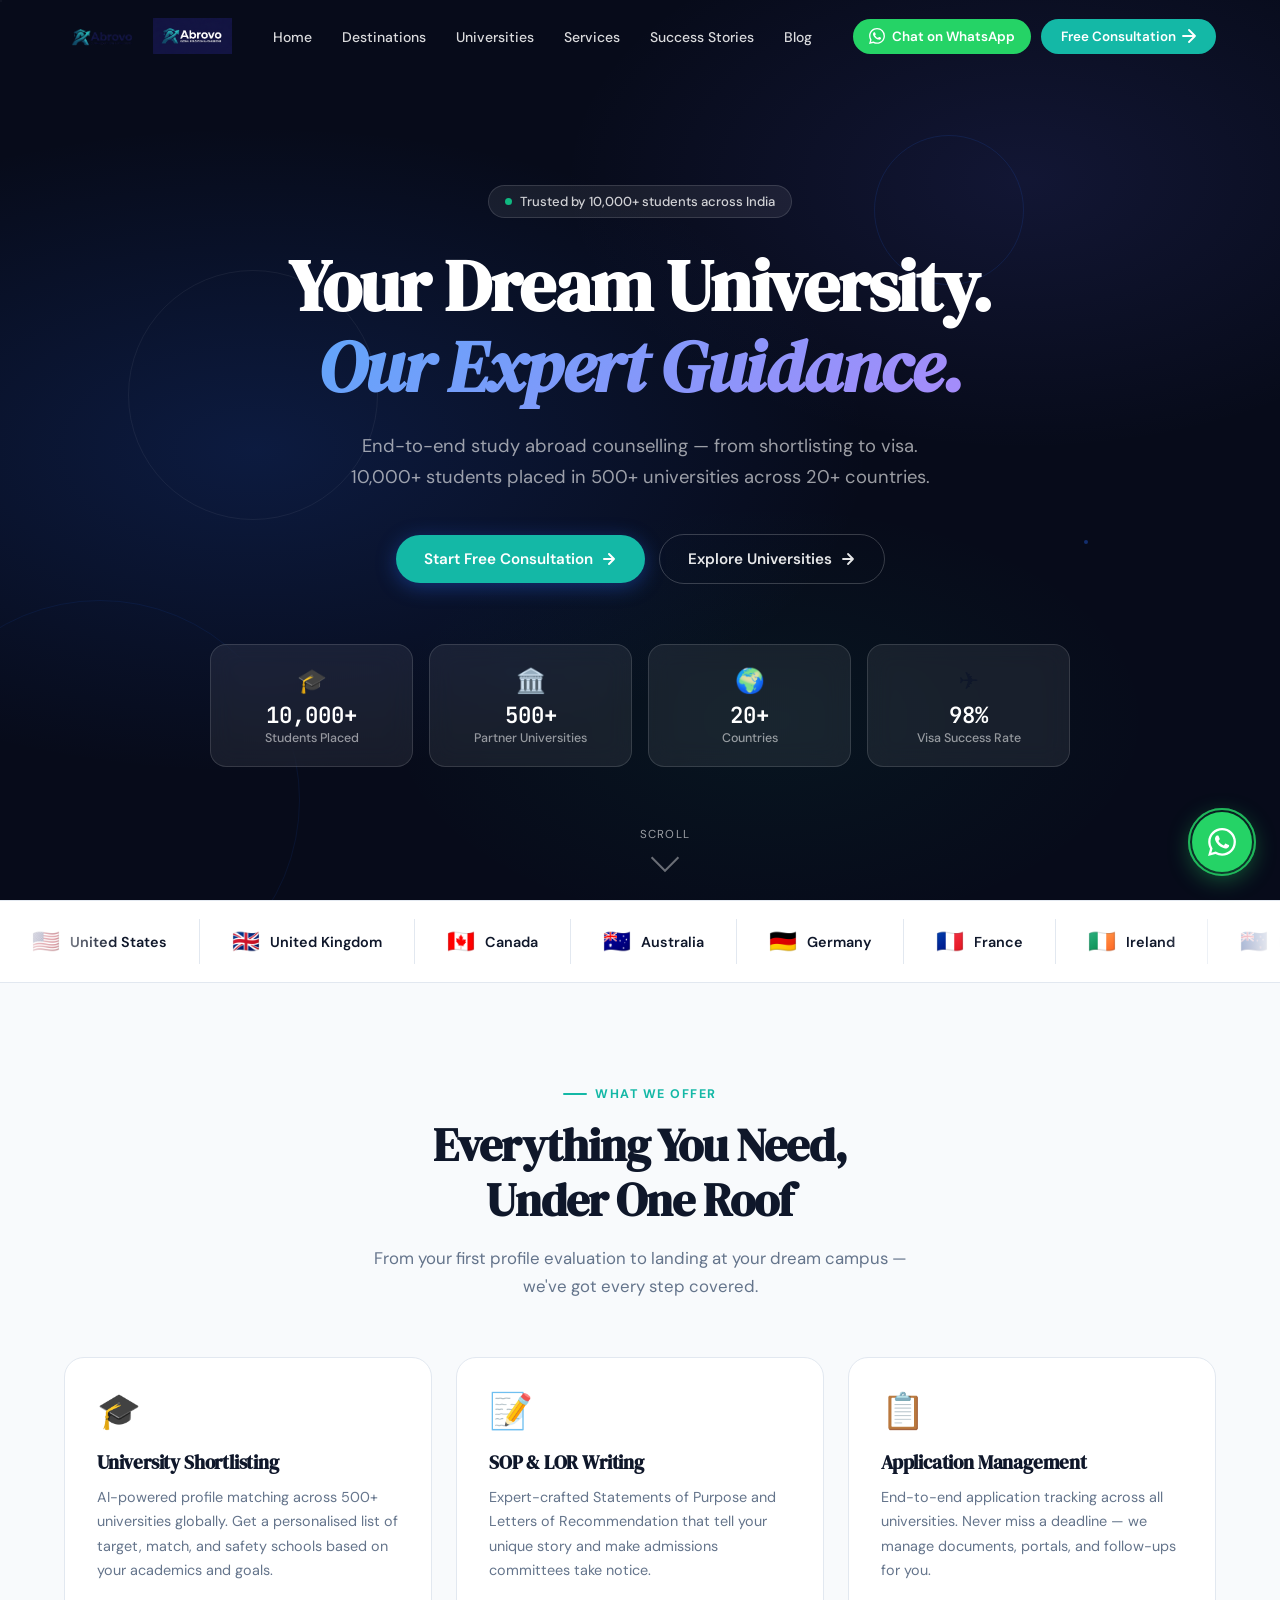
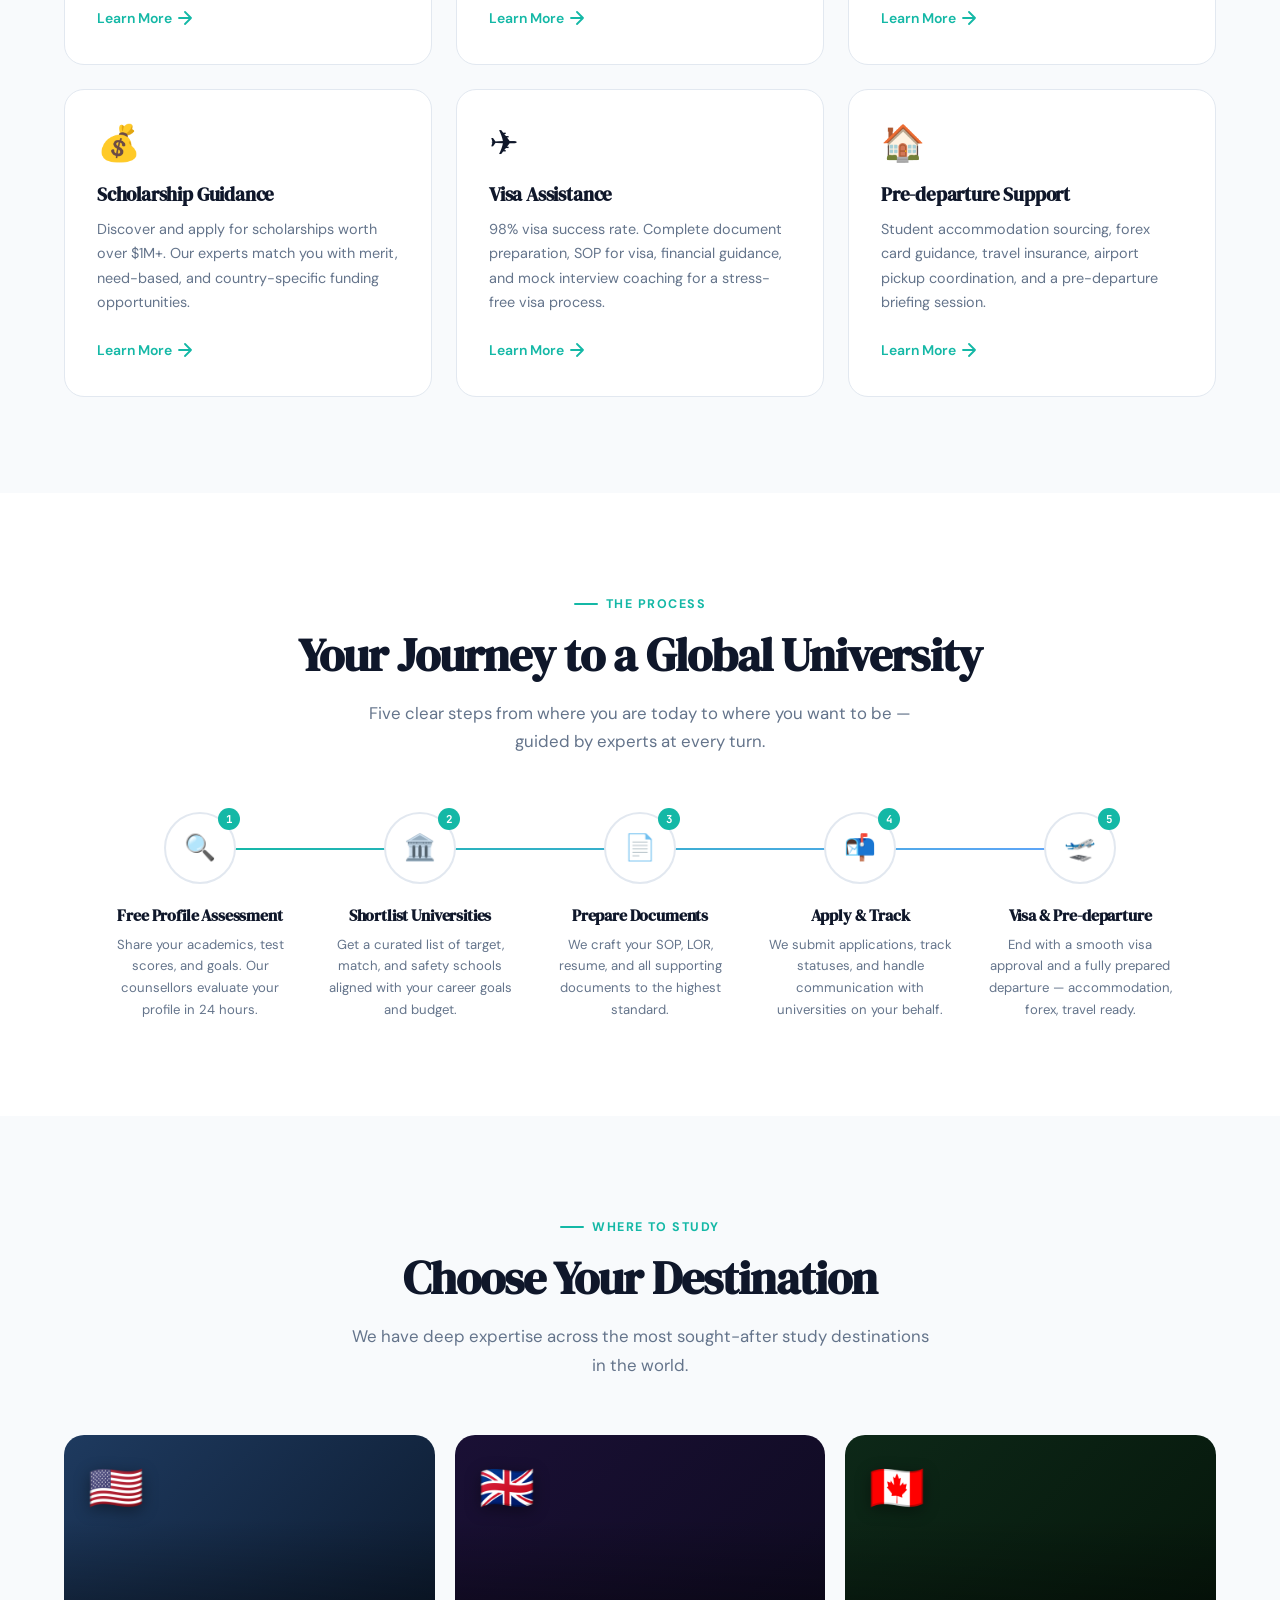
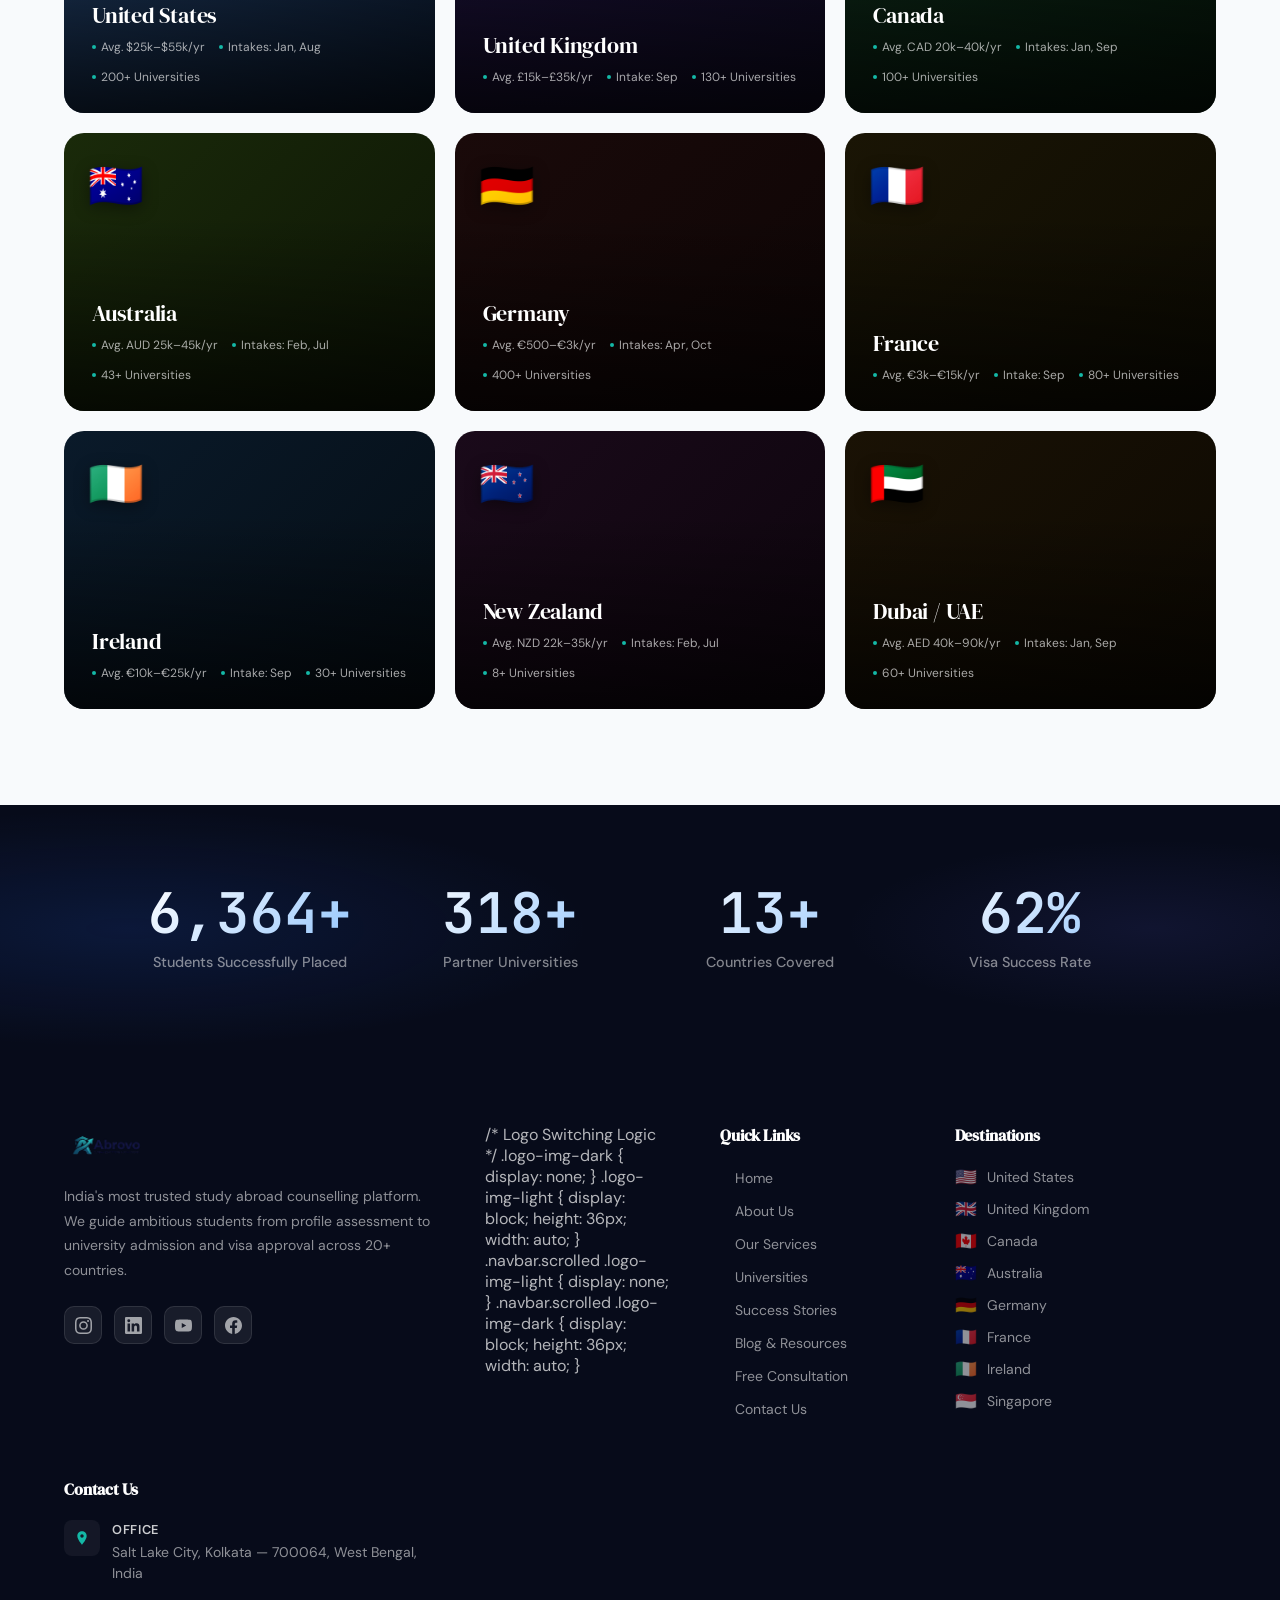
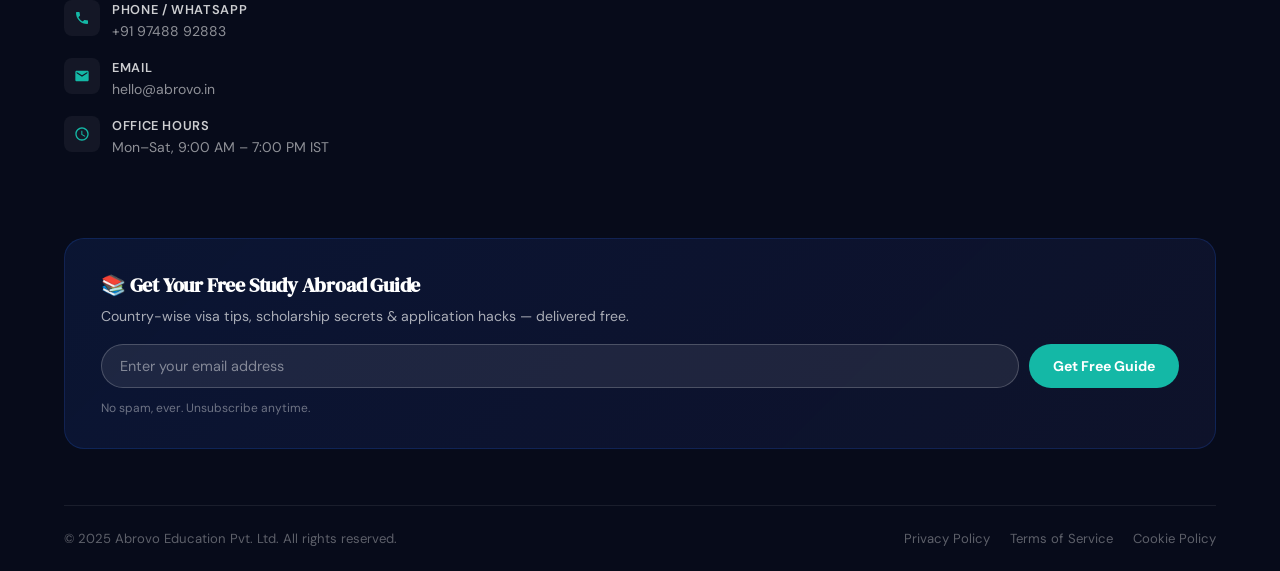
==== commit d1e3fc30: "css" ====
--- a/index.html
+++ b/index.html
@@ -2124,7 +2124,13 @@
           </a>
         </div>
       </div>
-
+/* Logo Switching Logic */
+.logo-img-dark { display: none; }
+.logo-img-light { display: block; height: 36px; width: auto; }
+
+.navbar.scrolled .logo-img-light { display: none; }
+.navbar.scrolled .logo-img-dark { display: block; height: 36px; width: auto; }
+      
       <!-- Quick Links -->
       <div class="footer-col fade-up delay-1">
         <h3 class="footer-col-title">Quick Links</h3>
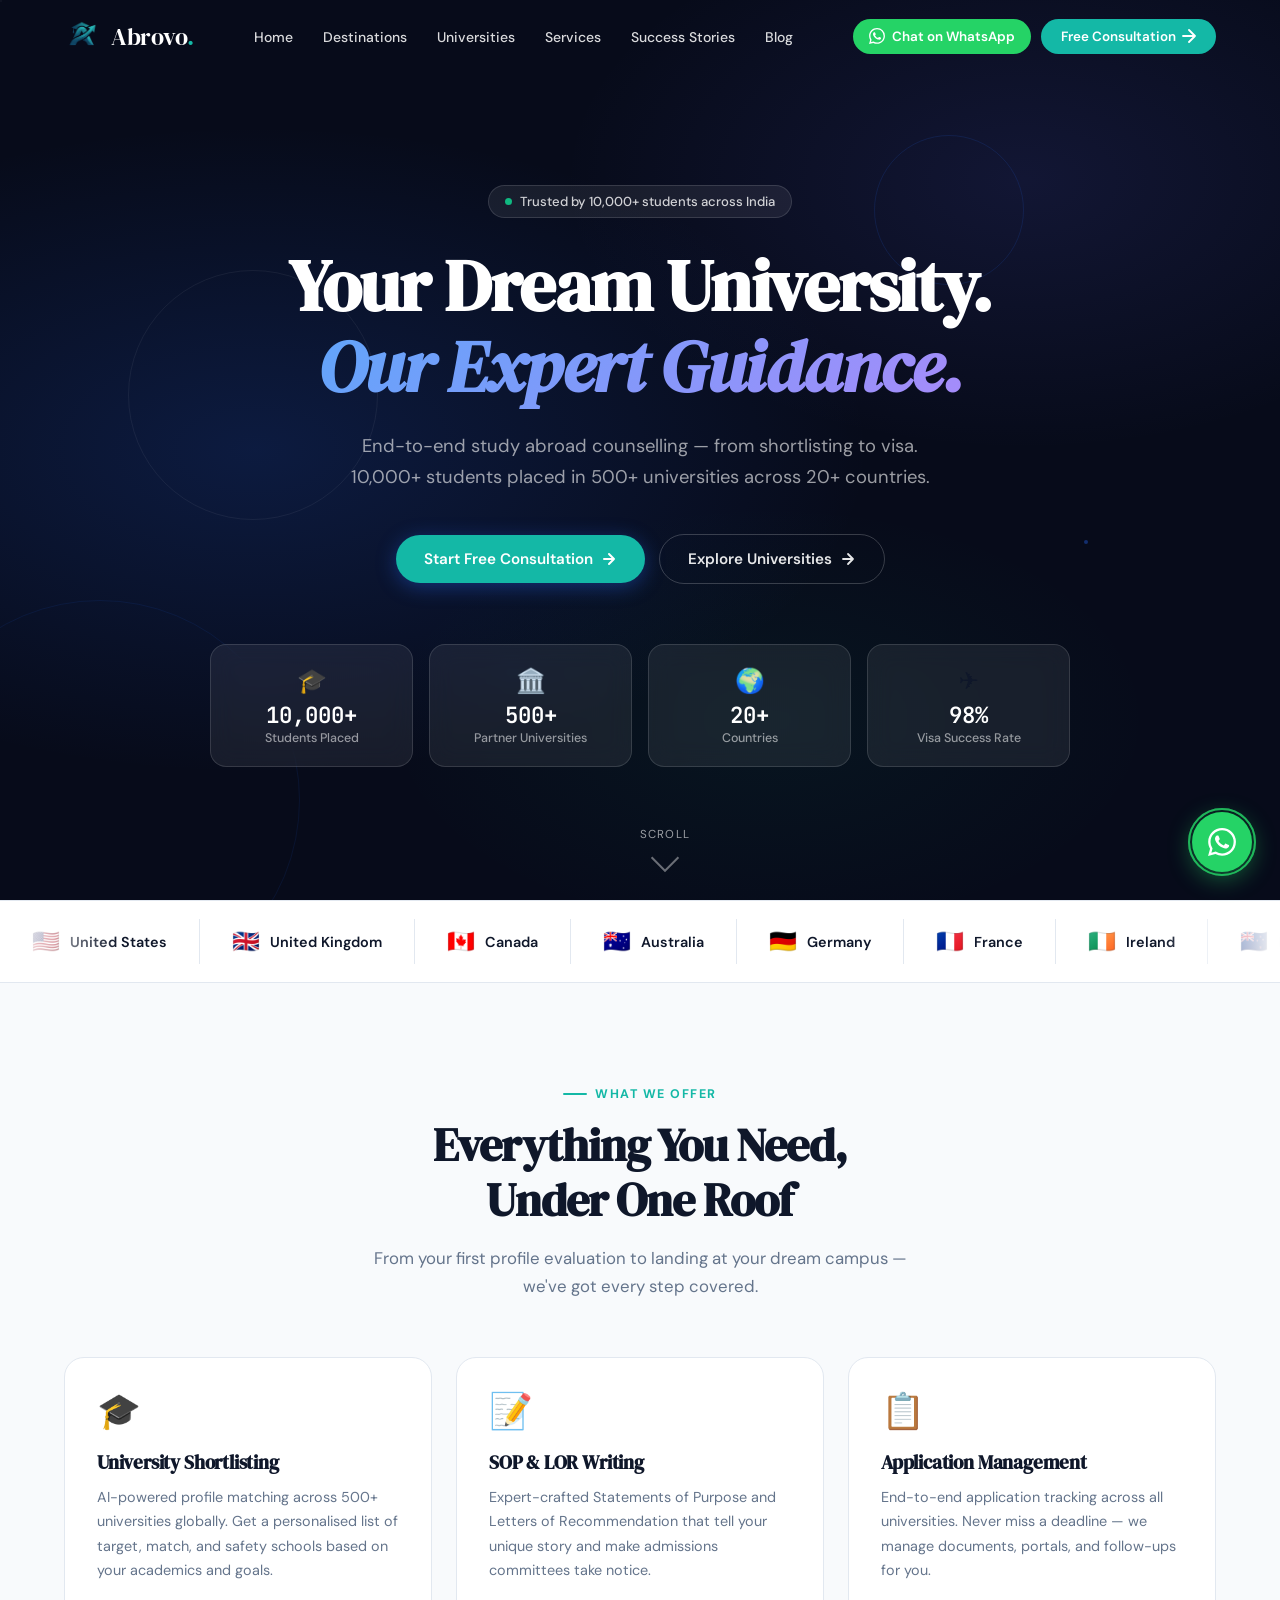
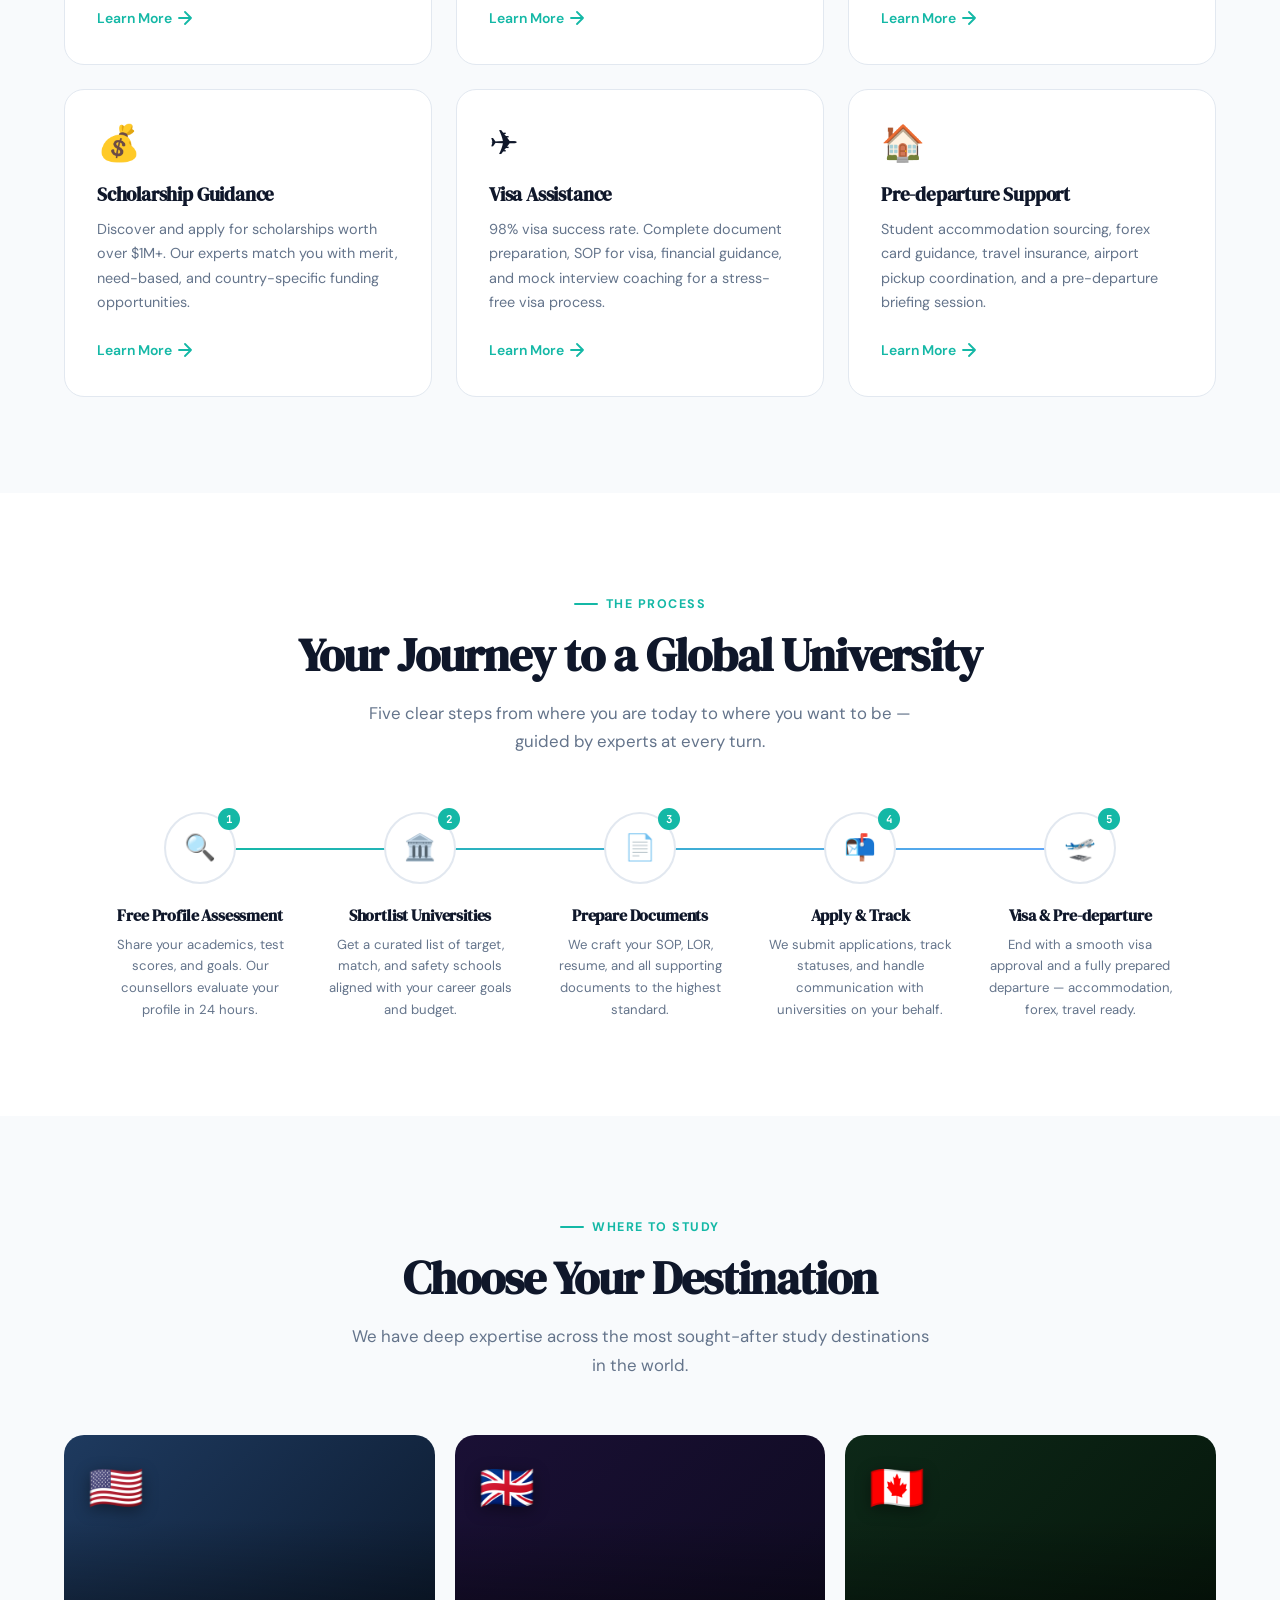
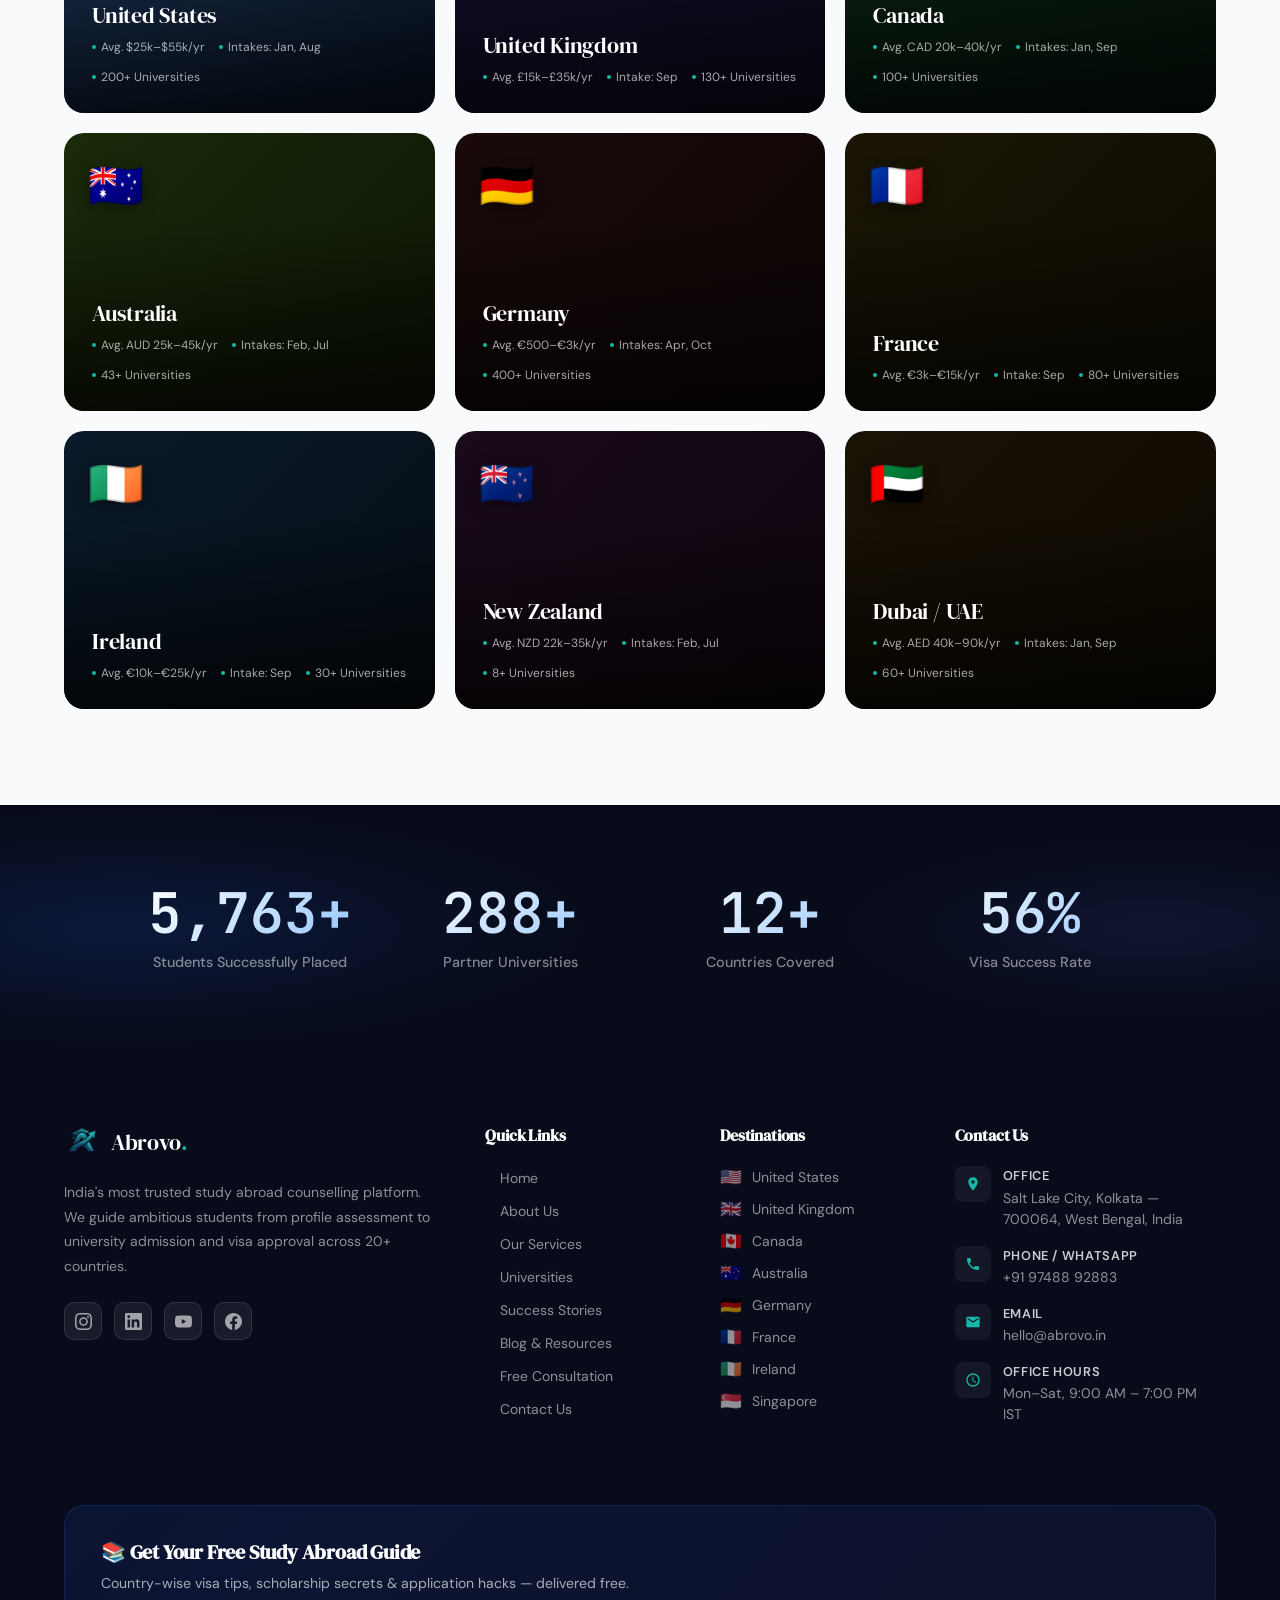
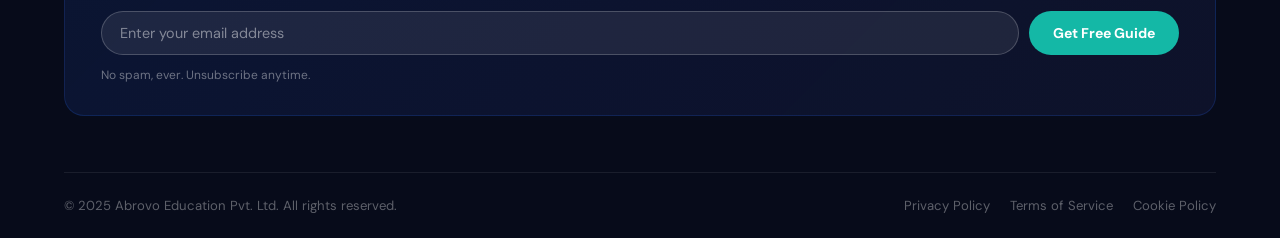
==== commit 38e60981: "logo fizx" ====
--- a/index.html
+++ b/index.html
@@ -1614,10 +1614,11 @@
   <!-- ============ NAVBAR ============ -->
   <nav class="navbar" id="navbar">
     <div class="nav-inner">
-  <a href="index.html" class="logo" aria-label="Abrovo Home">
-    <img src="assets/logo-light.png" alt="Abrovo" class="logo-img-light" height="36">
-    <img src="assets/logo-dark.png" alt="Abrovo" class="logo-img-dark" height="36">
-  </a>
+<a href="index.html" class="logo" aria-label="Abrovo Home">
+  <img src="assets/favicon.png" alt="Abrovo Icon" height="36">
+  
+  <span class="logo-text">Abrovo<span class="logo-dot">.</span></span>
+</a>
 
  <ul class="nav-links" role="list">
     <li><a href="index.html" class="nav-link">Home</a></li>
@@ -2100,7 +2101,8 @@
       <!-- About Column -->
       <div class="footer-col fade-up">
         <div class="footer-logo">
-          <img src="assets/logo-light.png" alt="Abrovo Education" height="40">
+          <img src="assets/favicon.png" alt="Abrovo Icon" height="36">
+          <span class="logo-text">Abrovo<span class="logo-dot">.</span></span>
         </div>
         <p class="footer-about-text">
           India's most trusted study abroad counselling platform. We guide ambitious students from profile assessment to university admission and visa approval across 20+ countries.
@@ -2124,13 +2126,7 @@
           </a>
         </div>
       </div>
-/* Logo Switching Logic */
-.logo-img-dark { display: none; }
-.logo-img-light { display: block; height: 36px; width: auto; }
-
-.navbar.scrolled .logo-img-light { display: none; }
-.navbar.scrolled .logo-img-dark { display: block; height: 36px; width: auto; }
-      
+   
       <!-- Quick Links -->
       <div class="footer-col fade-up delay-1">
         <h3 class="footer-col-title">Quick Links</h3>
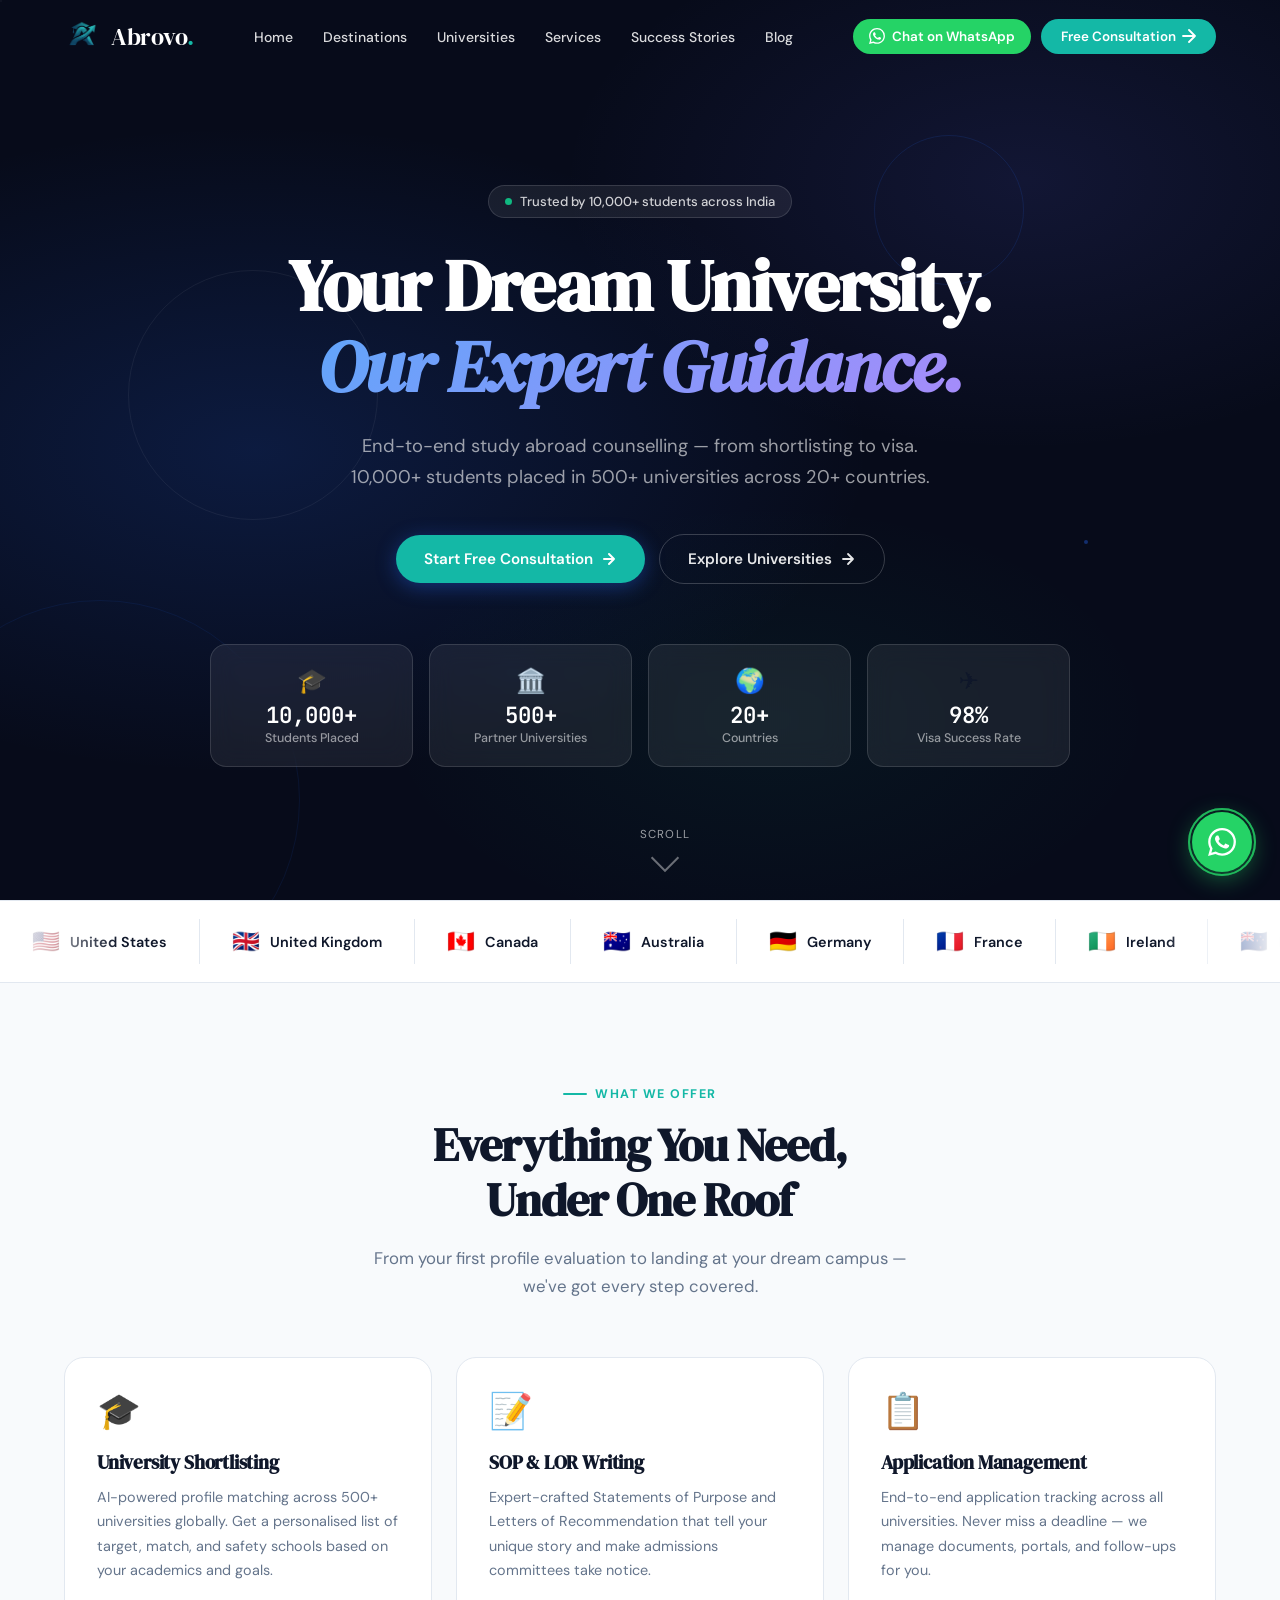
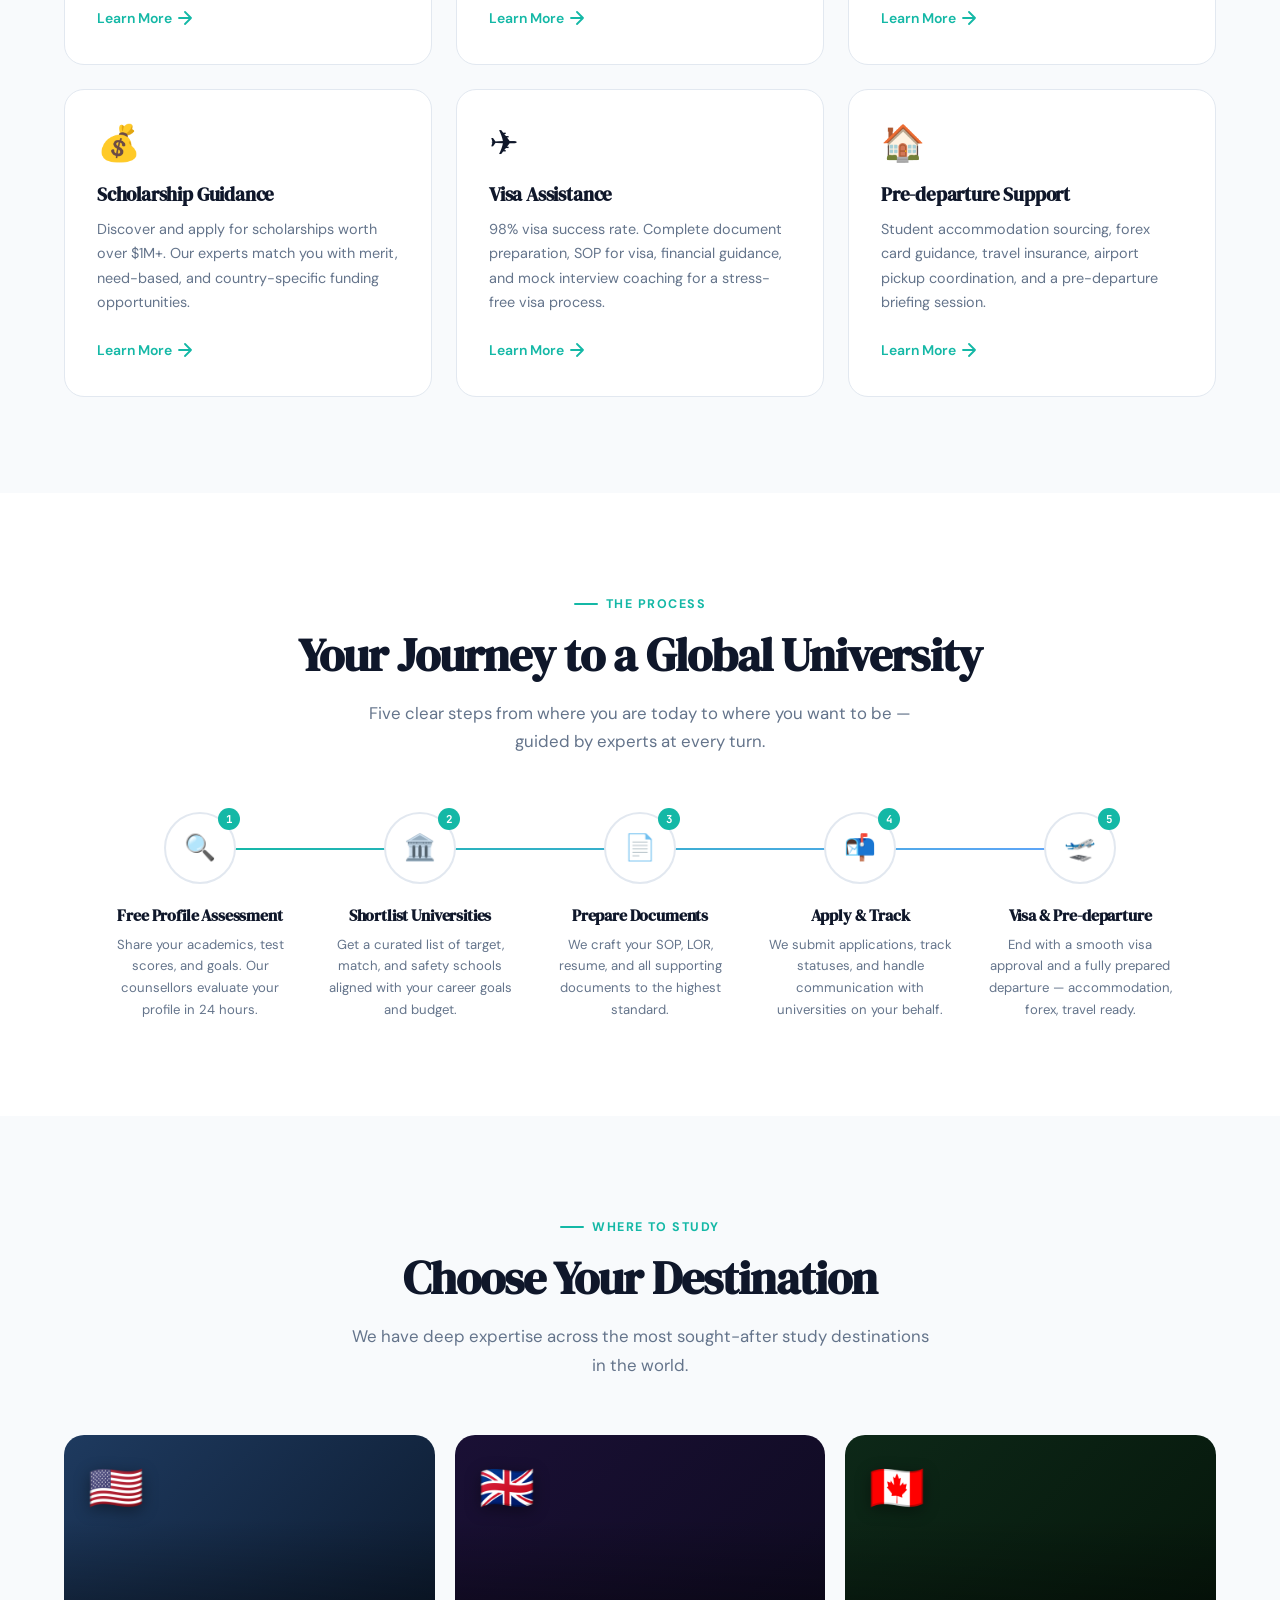
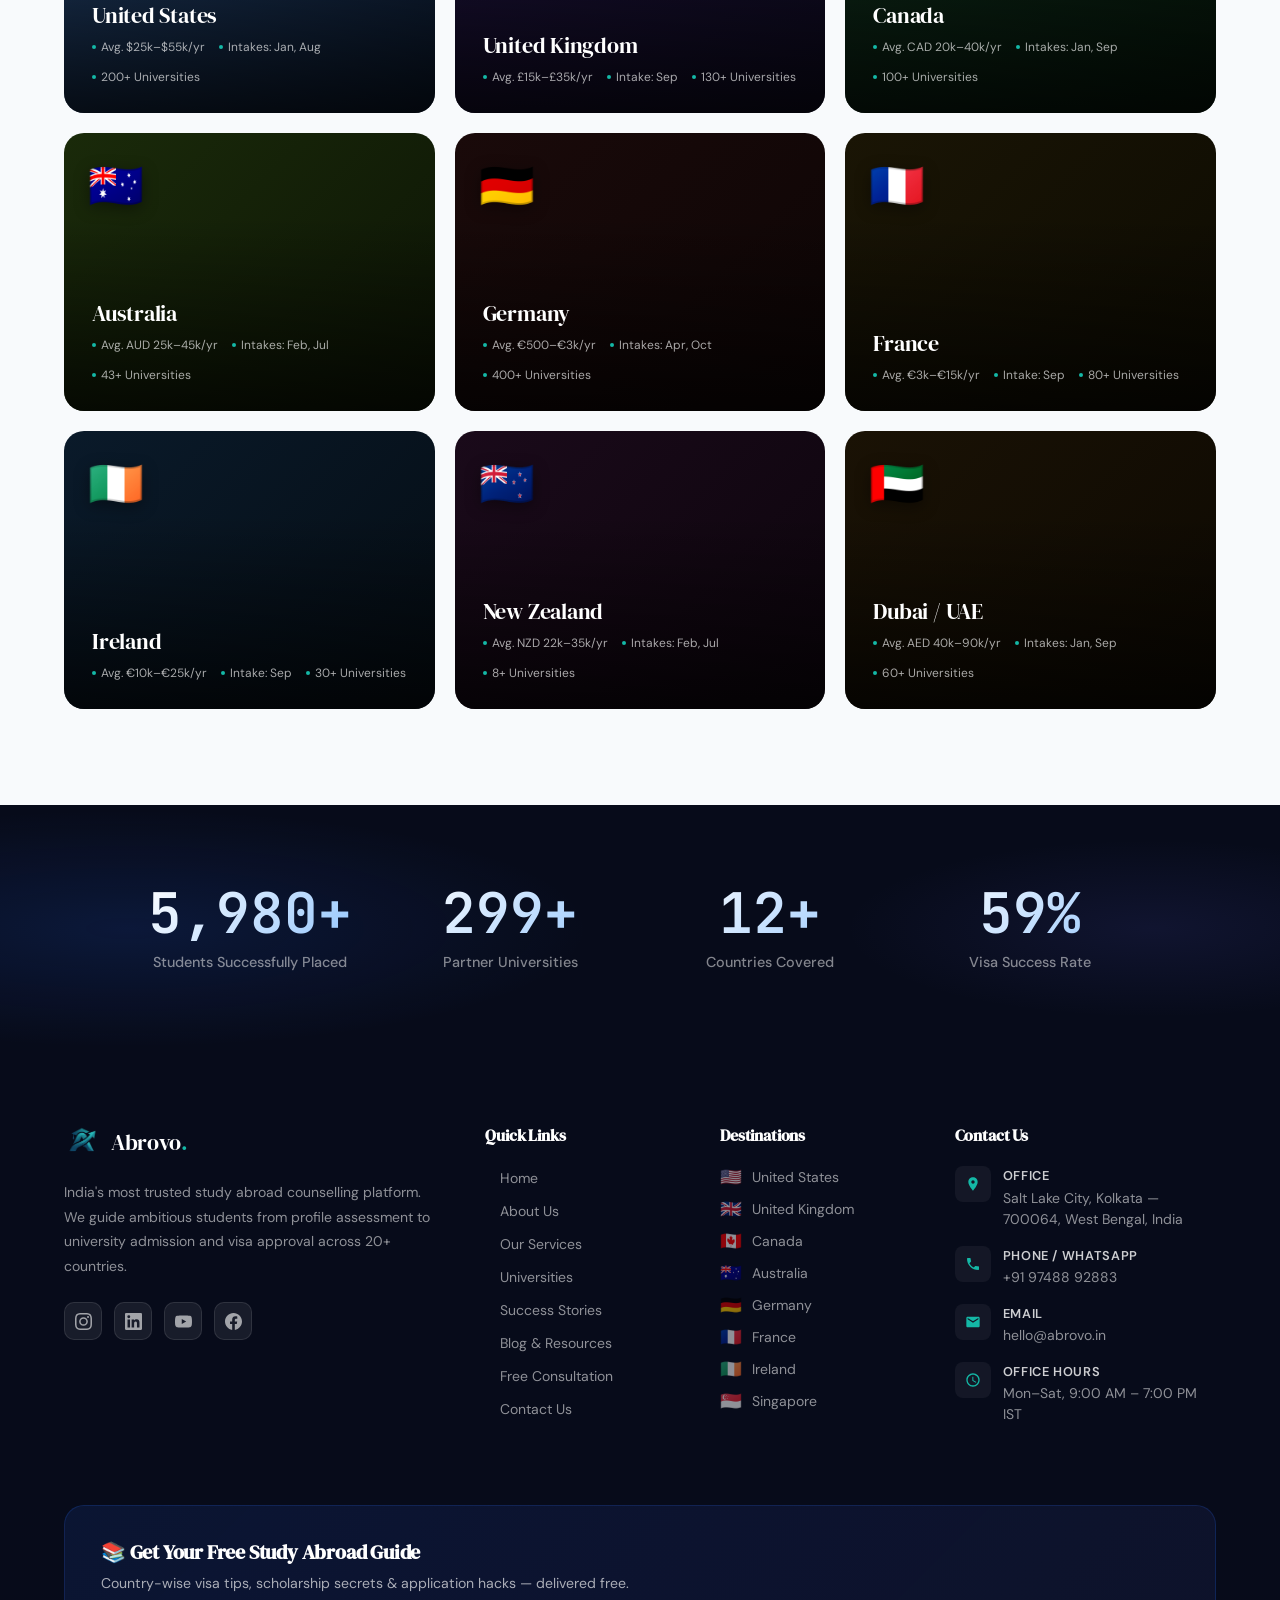
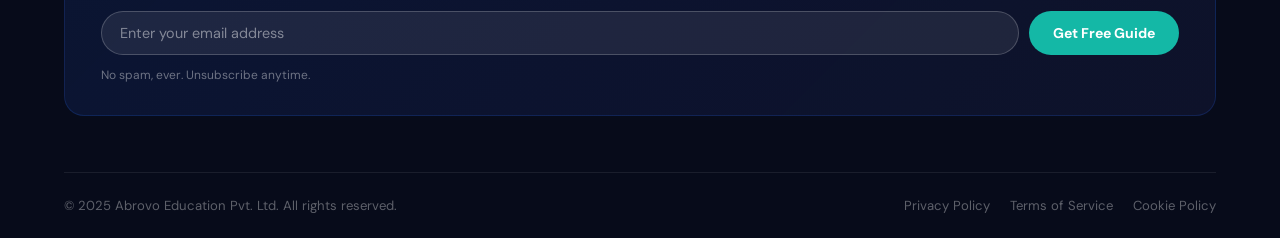
==== commit 1228d180: "url logo" ====
--- a/index.html
+++ b/index.html
@@ -4,6 +4,7 @@
   <meta charset="UTF-8" />
   <meta name="viewport" content="width=device-width, initial-scale=1.0" />
   <title>Abrovo — Study Abroad Counselling</title>
+  <link rel="icon" type="image/png" href="assets/favicon.png" />
   <link rel="preconnect" href="https://fonts.googleapis.com" />
   <link rel="preconnect" href="https://fonts.gstatic.com" crossorigin />
   <link href="https://fonts.googleapis.com/css2?family=DM+Serif+Display:ital@0;1&family=DM+Sans:ital,opsz,wght@0,9..40,300;0,9..40,400;0,9..40,500;0,9..40,600;0,9..40,700;1,9..40,400&family=JetBrains+Mono:wght@400;600&display=swap" rel="stylesheet" />
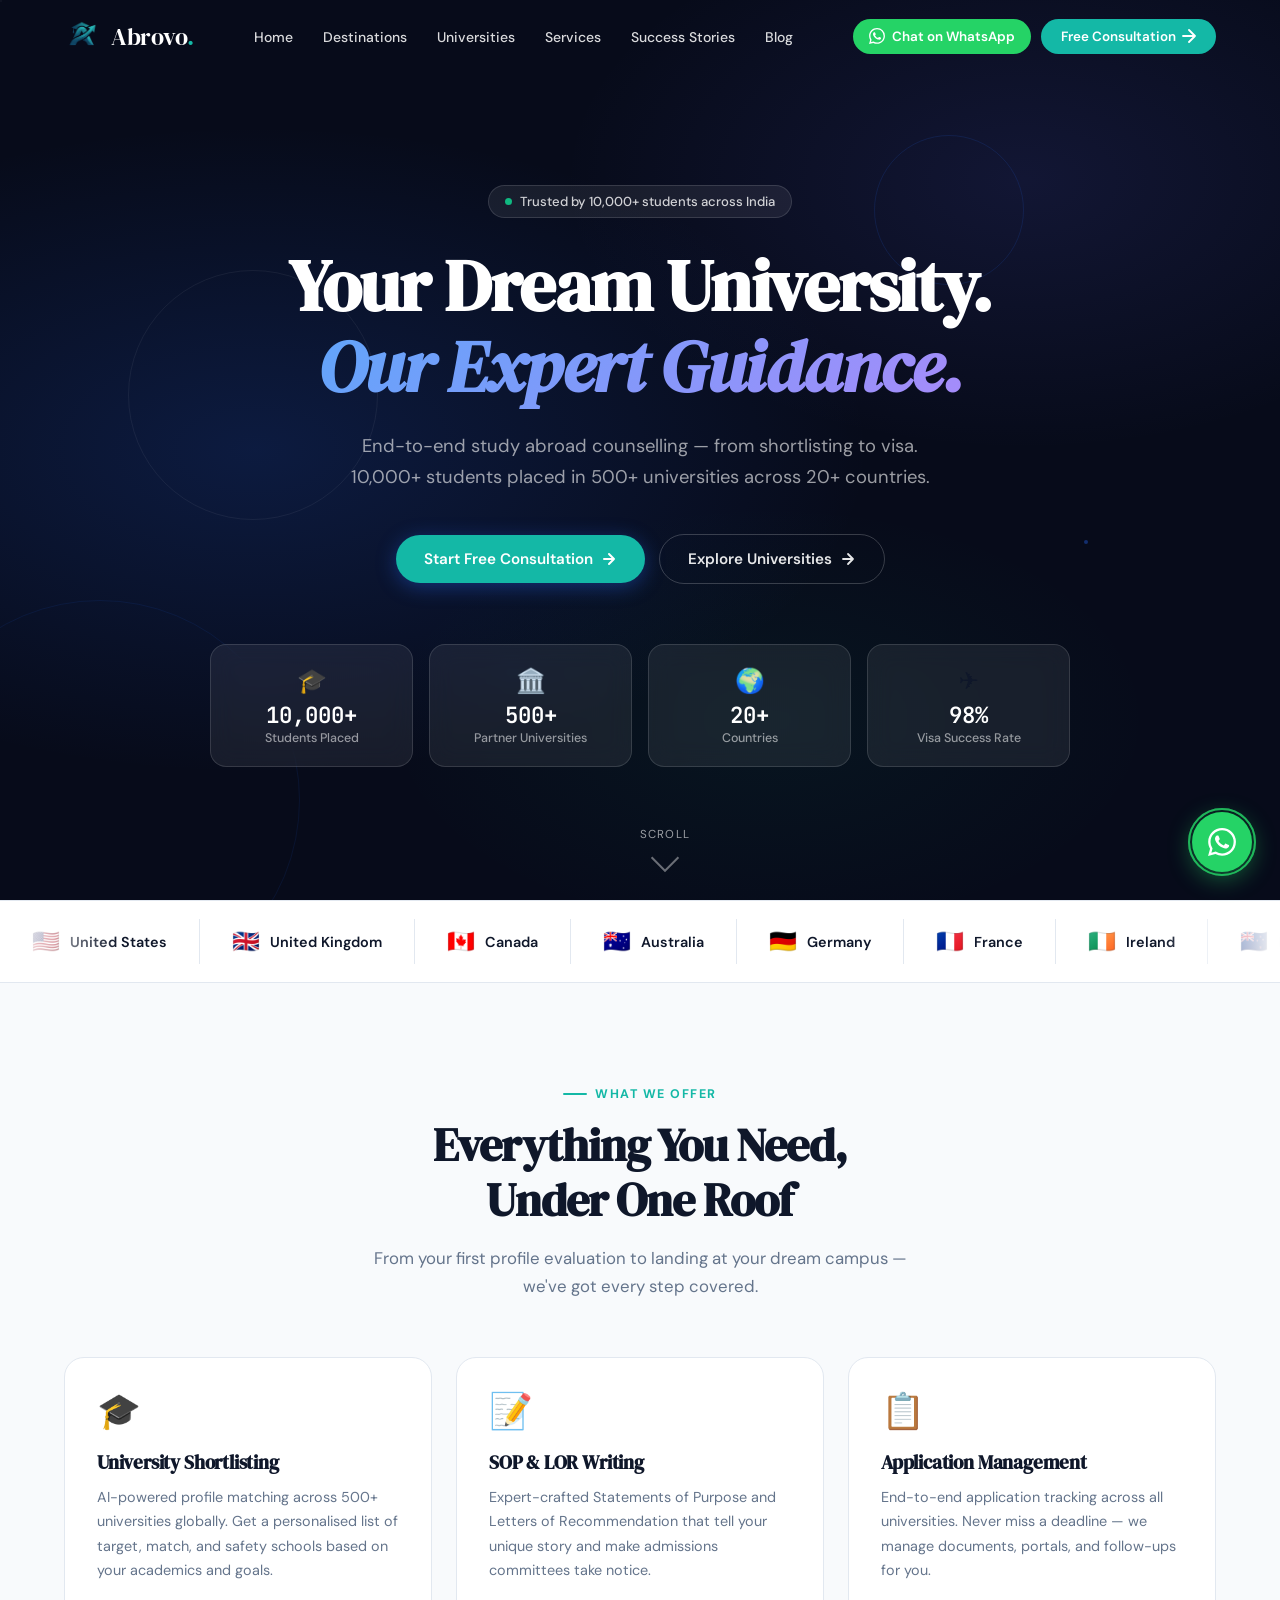
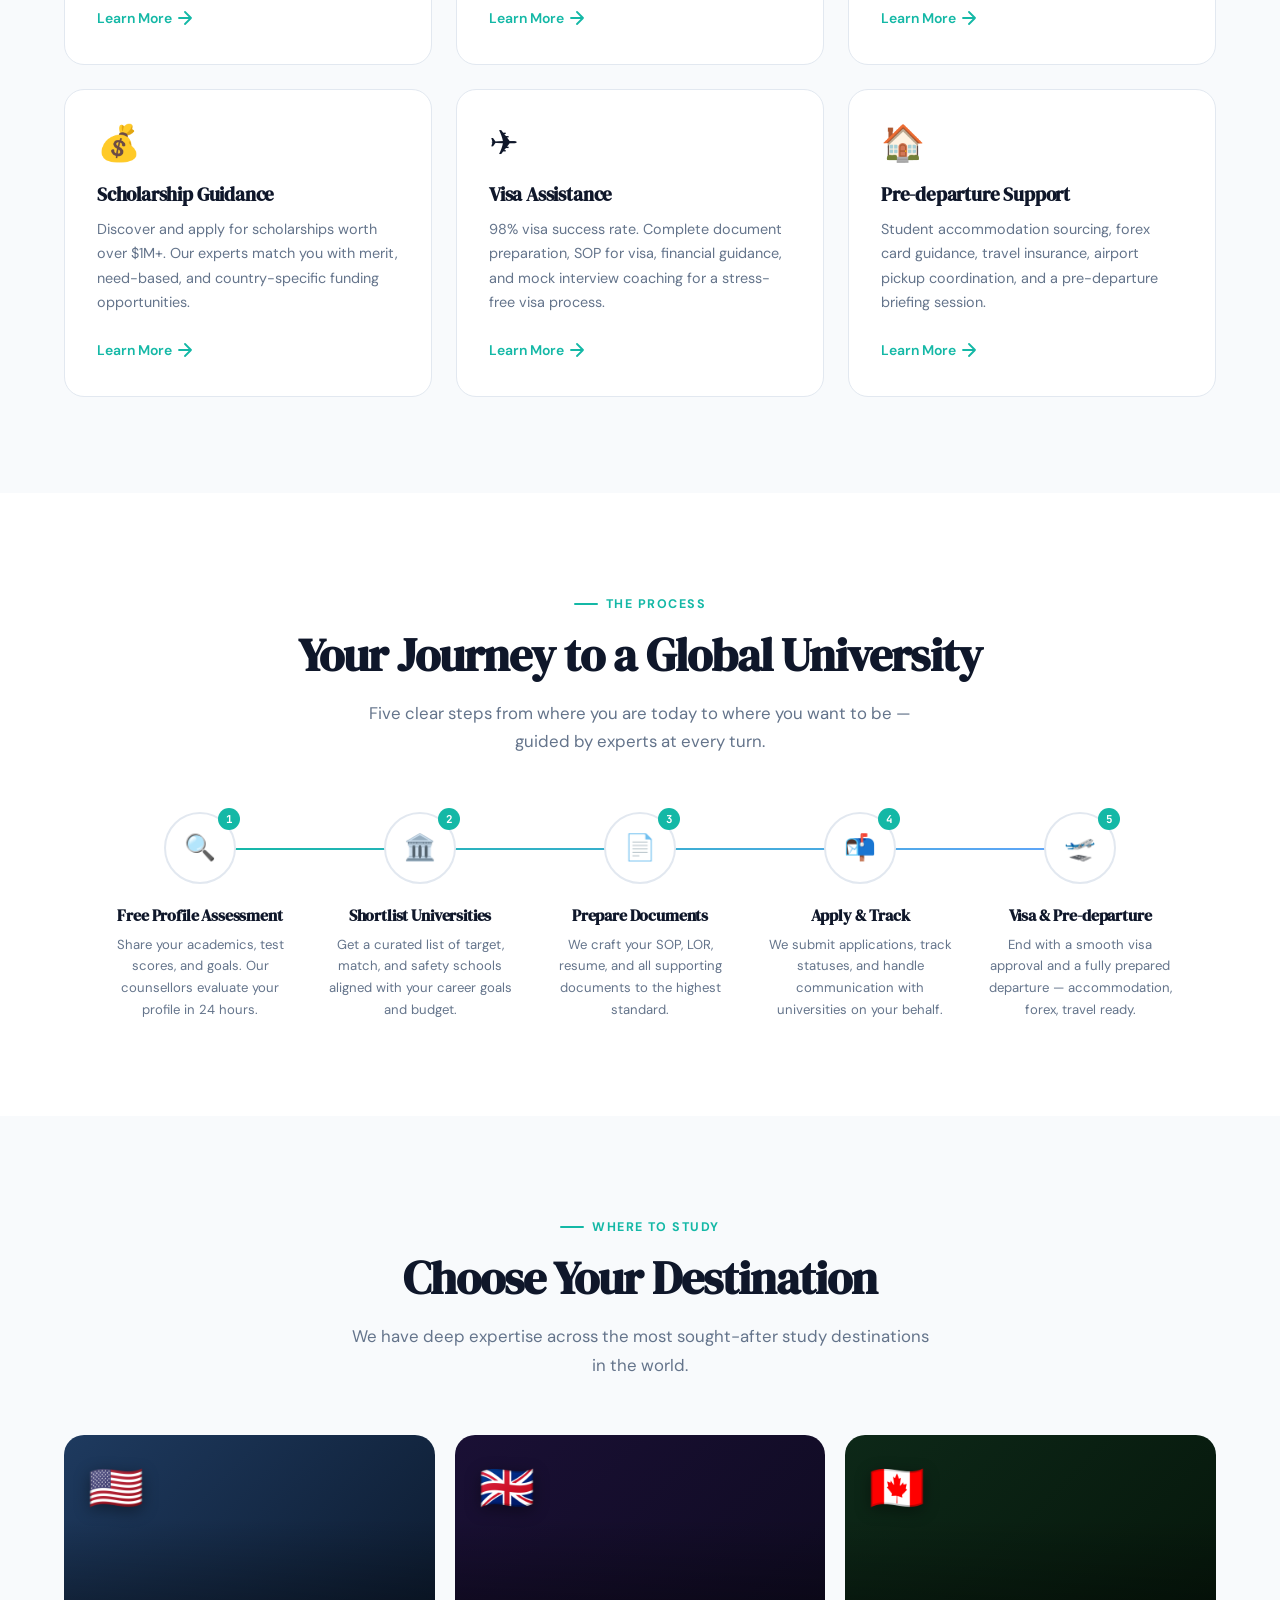
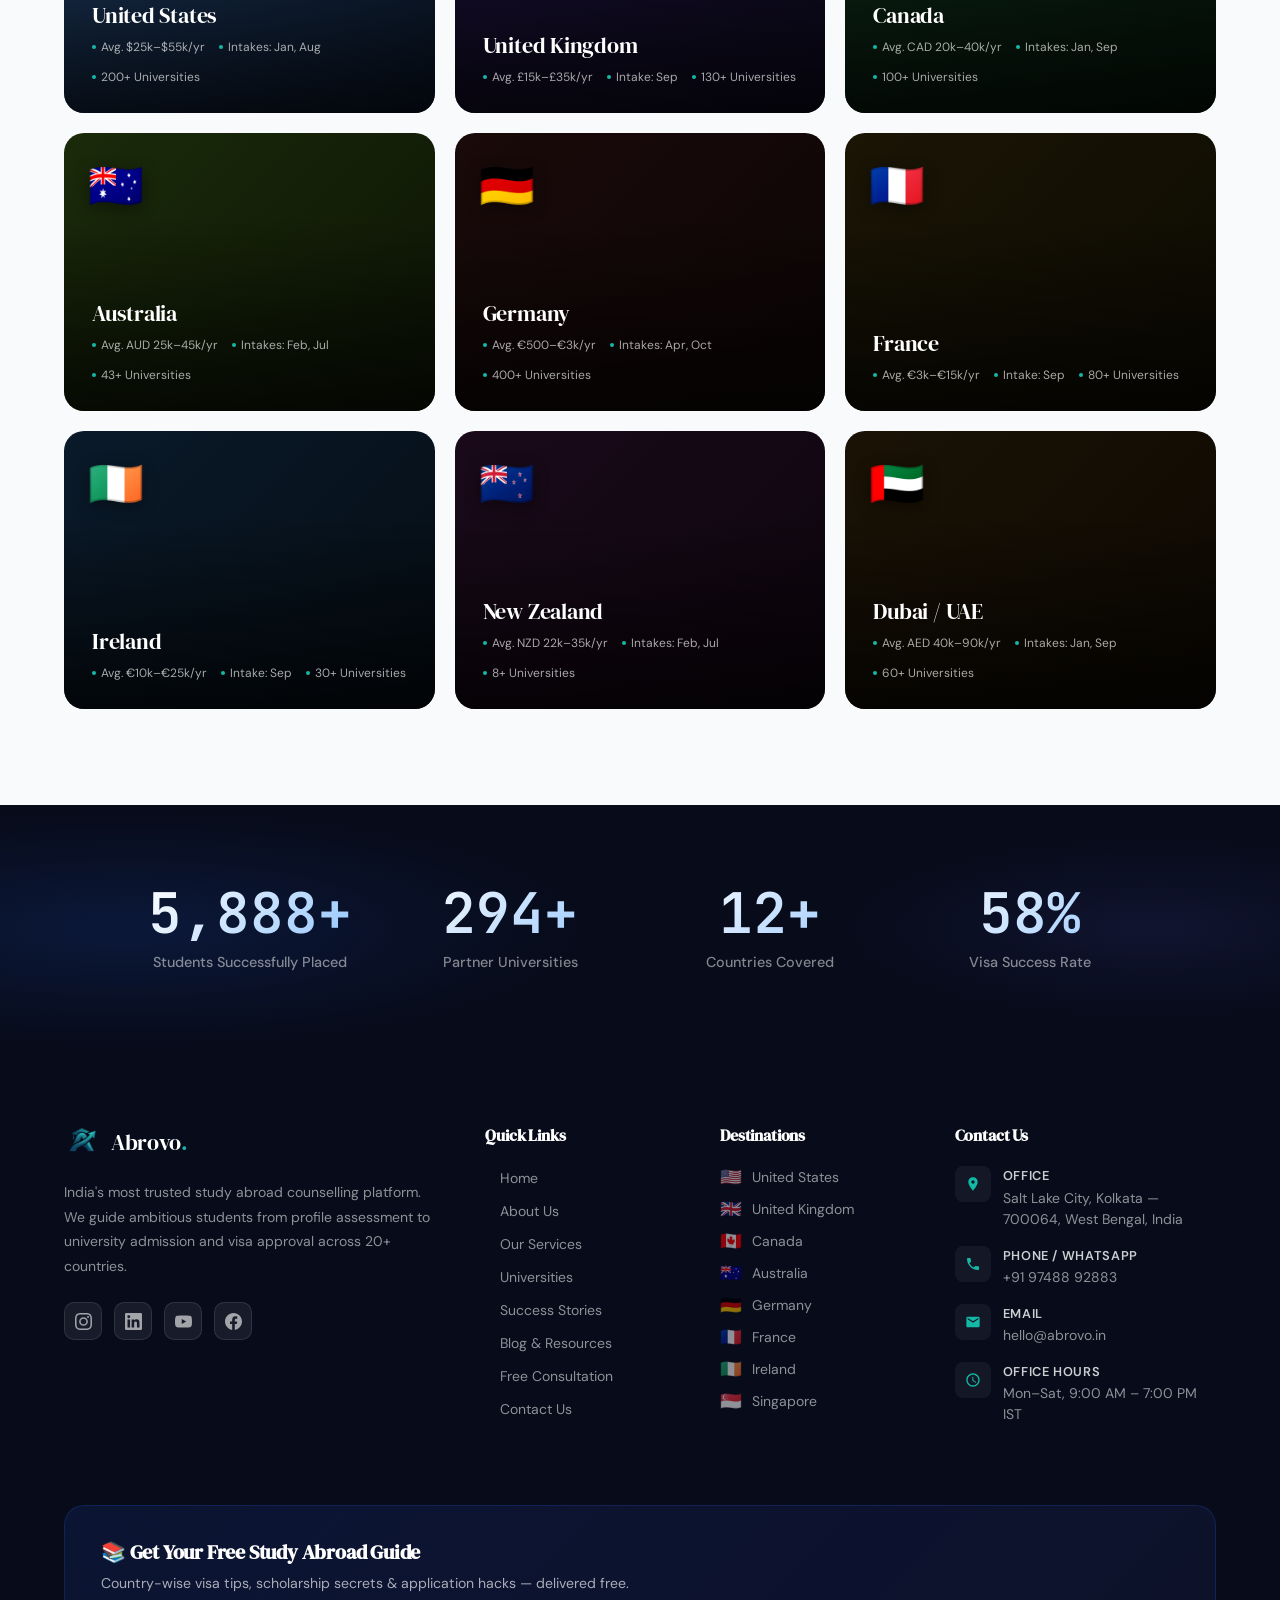
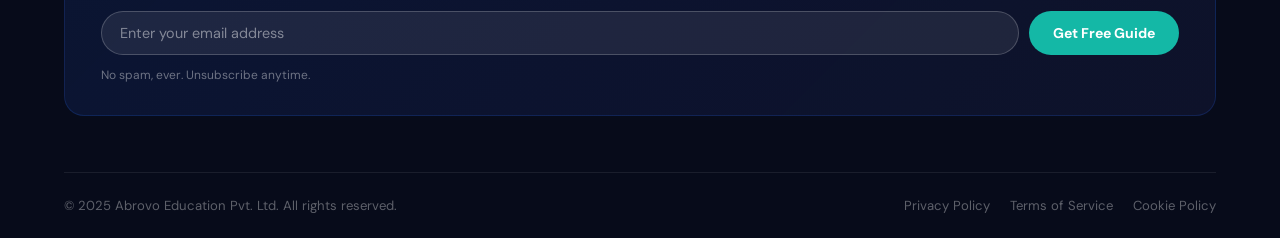
==== commit a98ad543: "hide navbar" ====
--- a/index.html
+++ b/index.html
@@ -50,16 +50,17 @@
     /* =========================================
        NAVBAR
     ========================================= */
-    .navbar {
-      position: fixed;
-      top: 0; left: 0; right: 0;
-      z-index: 1000;
-      height: var(--nav-height);
-      display: flex;
-      align-items: center;
-      padding: 0 5%;
-      transition: background 0.4s ease, box-shadow 0.4s ease, backdrop-filter 0.4s ease;
-    }
+.navbar {
+  position: fixed;
+  top: 0; left: 0; right: 0;
+  z-index: 1000;
+  height: var(--nav-height);
+  display: flex;
+  align-items: center;
+  padding: 0 5%;
+  /* Added 'transform' to the transition list below */
+  transition: background 0.4s ease, box-shadow 0.4s ease, backdrop-filter 0.4s ease, transform 0.4s ease;
+}
     .navbar.scrolled {
       background: rgba(255, 255, 255, 0.95);
       backdrop-filter: blur(16px);
@@ -71,6 +72,9 @@
     .navbar.scrolled .logo-dot { color: var(--accent); }
     .navbar.scrolled .logo-globe path { stroke: var(--text-primary); }
 
+    .navbar.navbar-hidden {
+  transform: translateY(-100%);
+    }
     .nav-inner {
       display: flex;
       align-items: center;
@@ -2470,10 +2474,29 @@
 
   <!-- ============ JAVASCRIPT ============ -->
   <script>
-    /* ---- Navbar scroll behaviour ---- */
+/* ---- Navbar scroll behaviour (Hide on scroll down, show on scroll up) ---- */
     const navbar = document.getElementById('navbar');
+    let lastScrollY = window.scrollY;
+
     window.addEventListener('scroll', () => {
-      navbar.classList.toggle('scrolled', window.scrollY > 60);
+      const currentScrollY = window.scrollY;
+
+      // 1. Toggle the solid/glass background when not at the very top
+      navbar.classList.toggle('scrolled', currentScrollY > 60);
+
+      // 2. Hide when scrolling down, show when scrolling up
+      // We also check if mobile menu is NOT open so we don't hide the nav while the user is navigating
+      const isMobileMenuOpen = document.getElementById('mobileMenu').classList.contains('open');
+      
+      if (currentScrollY > lastScrollY && currentScrollY > 72 && !isMobileMenuOpen) {
+        // Scrolling down & past the navbar height
+        navbar.classList.add('navbar-hidden');
+      } else {
+        // Scrolling up (or at the top)
+        navbar.classList.remove('navbar-hidden');
+      }
+
+      lastScrollY = currentScrollY;
     }, { passive: true });
 
     /* ---- Hamburger menu ---- */
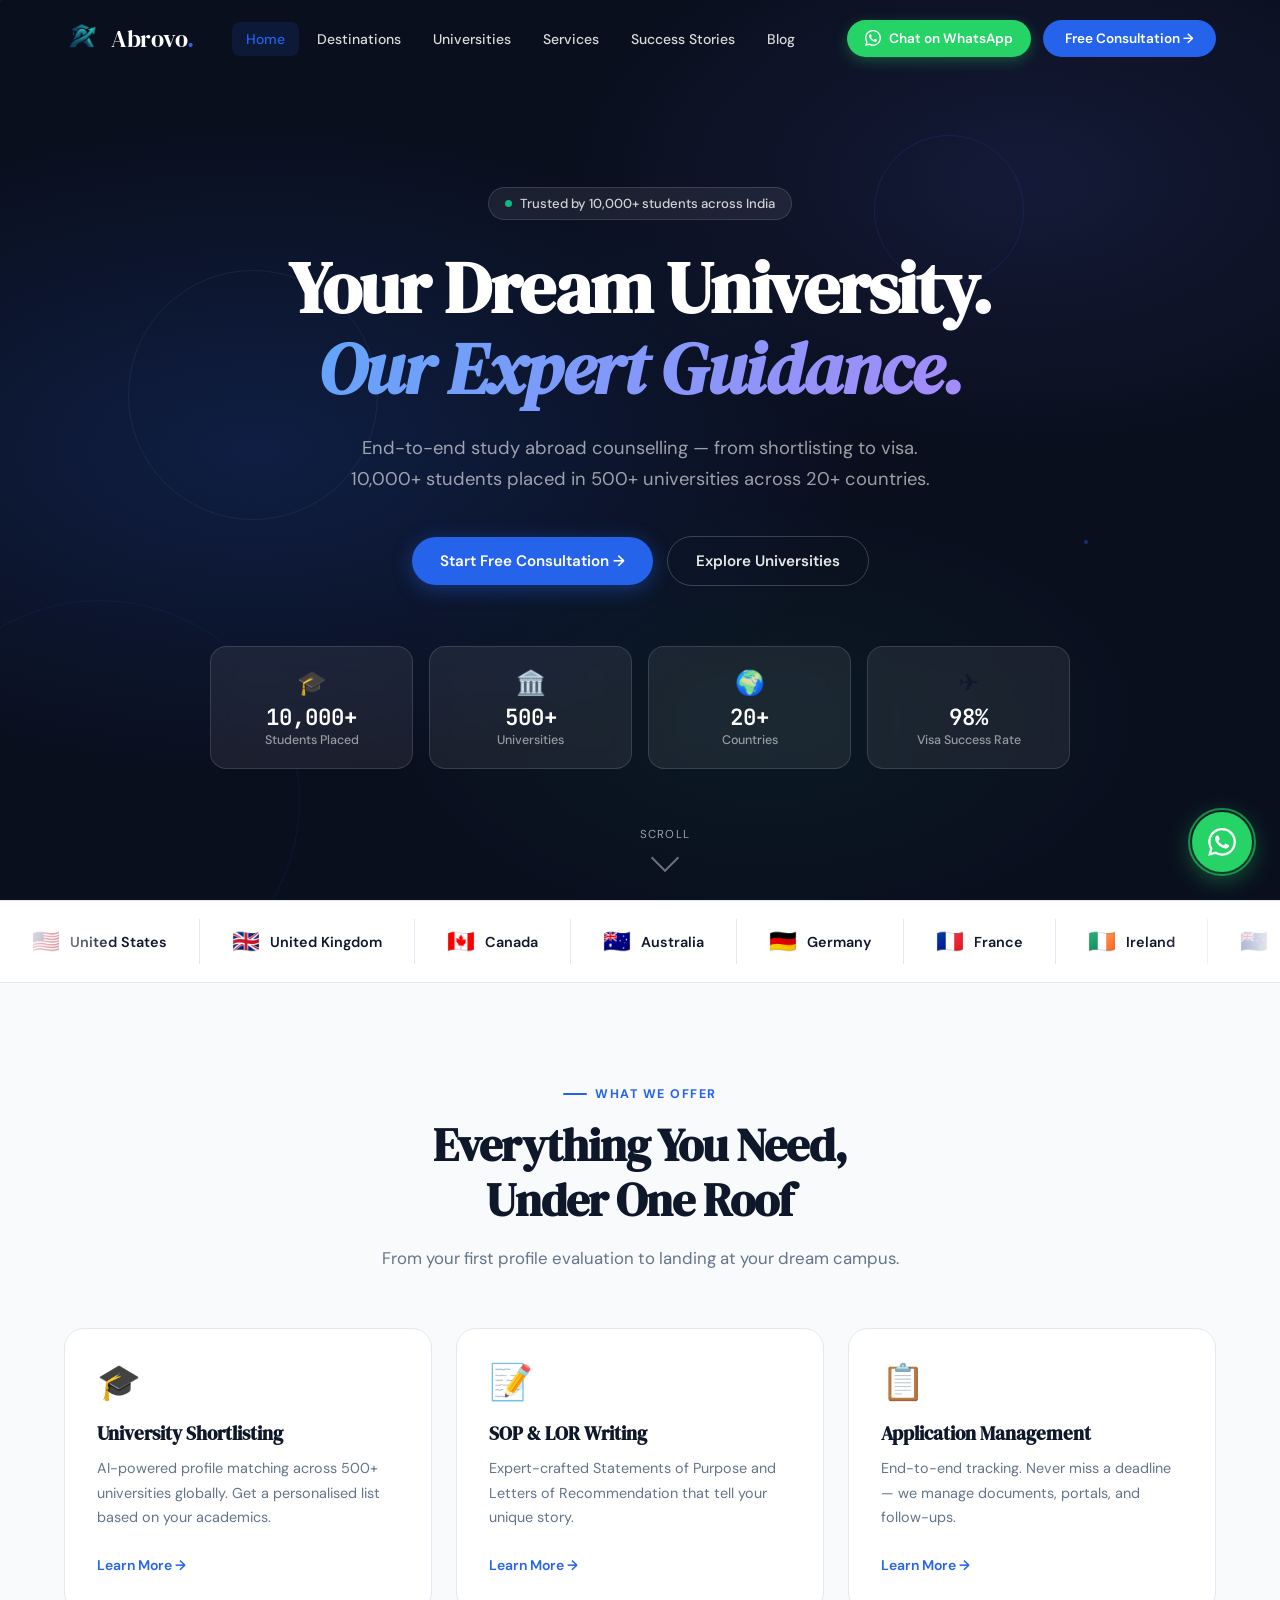
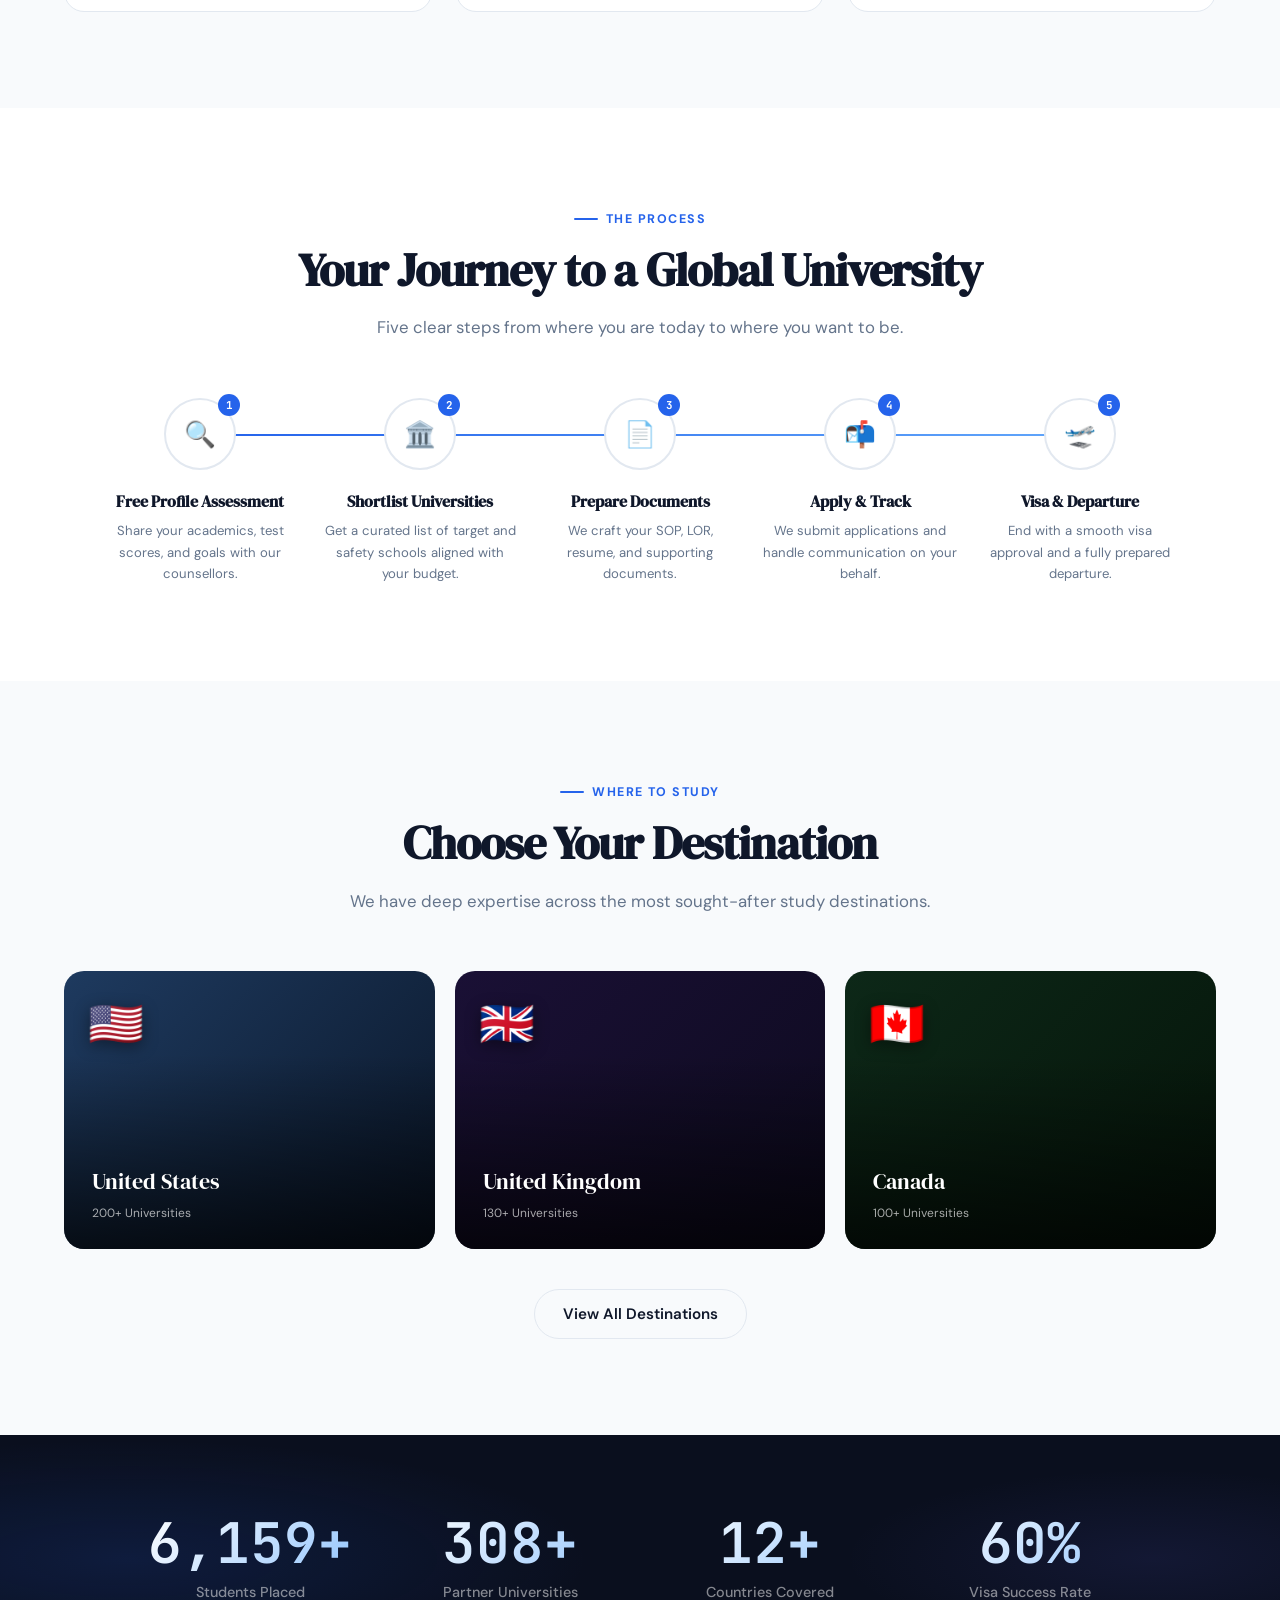
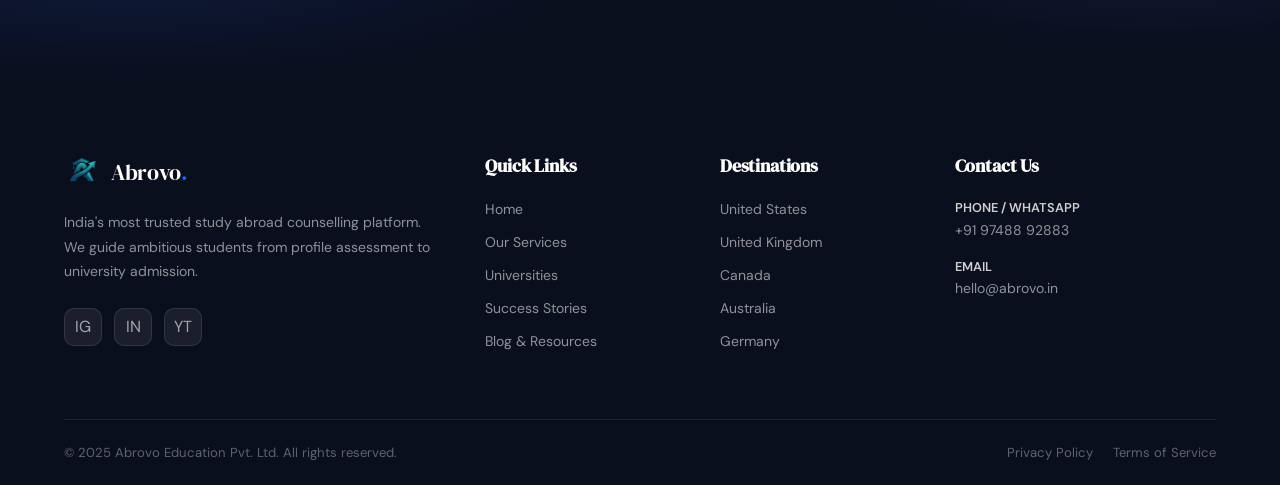
==== commit bfb7c06a: "final push" ====
--- a/index.html
+++ b/index.html
@@ -8,847 +8,103 @@
   <link rel="preconnect" href="https://fonts.googleapis.com" />
   <link rel="preconnect" href="https://fonts.gstatic.com" crossorigin />
   <link href="https://fonts.googleapis.com/css2?family=DM+Serif+Display:ital@0;1&family=DM+Sans:ital,opsz,wght@0,9..40,300;0,9..40,400;0,9..40,500;0,9..40,600;0,9..40,700;1,9..40,400&family=JetBrains+Mono:wght@400;600&display=swap" rel="stylesheet" />
+  
+  <link rel="stylesheet" href="css/style.css" />
+
   <style>
     /* =========================================
-       CSS CUSTOM PROPERTIES
+       PAGE-SPECIFIC STYLES (Home Page)
     ========================================= */
-    :root {
-      --bg-dark: #070B1A;
-      --bg-dark-2: #0D1428;
-      --bg-white: #FFFFFF;
-      --accent: #14B8A6;
-      --accent-hover: #0F766E;
-      --accent-light: rgba(20, 184, 166, 0.12);
-      --text-primary: #0F172A;
-      --text-secondary: #64748B;
-      --border: #E2E8F0;
-      --success: #10B981;
-      --card-bg: #F8FAFC;
-      --glass: rgba(255, 255, 255, 0.07);
-      --glass-border: rgba(255, 255, 255, 0.13);
-      --nav-height: 72px;
-      --font-display: 'DM Serif Display', Georgia, serif;
-      --font-body: 'DM Sans', system-ui, sans-serif;
-      --font-mono: 'JetBrains Mono', monospace;
-    }
-
-    /* =========================================
-       RESET & BASE
-    ========================================= */
-    *, *::before, *::after { box-sizing: border-box; margin: 0; padding: 0; }
-    html { scroll-behavior: smooth; -webkit-font-smoothing: antialiased; }
-    body {
-      font-family: var(--font-body);
-      color: var(--text-primary);
-      background: var(--bg-white);
-      overflow-x: hidden;
-    }
-    a { text-decoration: none; color: inherit; }
-    img { display: block; max-width: 100%; }
-    ul { list-style: none; }
-
-    /* =========================================
-       NAVBAR
-    ========================================= */
-.navbar {
-  position: fixed;
-  top: 0; left: 0; right: 0;
-  z-index: 1000;
-  height: var(--nav-height);
-  display: flex;
-  align-items: center;
-  padding: 0 5%;
-  /* Added 'transform' to the transition list below */
-  transition: background 0.4s ease, box-shadow 0.4s ease, backdrop-filter 0.4s ease, transform 0.4s ease;
-}
-    .navbar.scrolled {
-      background: rgba(255, 255, 255, 0.95);
-      backdrop-filter: blur(16px);
-      -webkit-backdrop-filter: blur(16px);
-      box-shadow: 0 1px 0 var(--border), 0 4px 24px rgba(0,0,0,0.06);
-    }
-    .navbar.scrolled .nav-link { color: var(--text-primary); }
-    .navbar.scrolled .logo-text { color: var(--text-primary); }
-    .navbar.scrolled .logo-dot { color: var(--accent); }
-    .navbar.scrolled .logo-globe path { stroke: var(--text-primary); }
-
-    .navbar.navbar-hidden {
-  transform: translateY(-100%);
-    }
-    .nav-inner {
-      display: flex;
-      align-items: center;
-      justify-content: space-between;
-      width: 100%;
-      max-width: 1280px;
-      margin: 0 auto;
-    }
-
-    /* Logo */
-    .logo {
-      display: flex;
-      align-items: center;
-      gap: 10px;
-      cursor: pointer;
-    }
-    .logo-globe {
-      width: 32px; height: 32px;
-      flex-shrink: 0;
-    }
-    .logo-globe path, .logo-globe circle {
-      stroke: #fff;
-      transition: stroke 0.4s ease;
-    }
-    .logo-text {
-      font-family: var(--font-display);
-      font-size: 1.5rem;
-      color: #fff;
-      letter-spacing: -0.02em;
-      transition: color 0.4s ease;
-    }
-    .logo-dot {
-      color: var(--accent);
-      transition: color 0.4s ease;
-    }
-
-    /* Nav Links */
-    .nav-links {
-      display: flex;
-      align-items: center;
-      gap: 2px;
-    }
-    .nav-link {
-      font-size: 0.875rem;
-      font-weight: 500;
-      color: rgba(255,255,255,0.85);
-      padding: 8px 14px;
-      border-radius: 8px;
-      transition: color 0.2s, background 0.2s;
-      white-space: nowrap;
-    }
-    .nav-link:hover {
-      color: var(--accent);
-      background: var(--accent-light);
-    }
-
-    /* Nav Actions */
-    .nav-actions {
-      display: flex;
-      align-items: center;
-      gap: 10px;
-    }
-    .btn-wa {
-      display: flex;
-      align-items: center;
-      gap: 7px;
-      padding: 9px 16px;
-      background: #25D366;
-      color: #fff;
-      font-size: 0.84rem;
-      font-weight: 600;
-      border-radius: 50px;
-      transition: background 0.2s, transform 0.2s;
-      white-space: nowrap;
-    }
-    .btn-wa:hover { background: #1ebe5c; transform: translateY(-1px); }
-    .btn-wa svg { width: 16px; height: 16px; fill: #fff; flex-shrink: 0; }
-
-    .btn-cta {
-      display: flex;
-      align-items: center;
-      gap: 6px;
-      padding: 9px 20px;
-      background: var(--accent);
-      color: #fff;
-      font-size: 0.84rem;
-      font-weight: 600;
-      border-radius: 50px;
-      transition: background 0.2s, transform 0.2s, box-shadow 0.2s;
-      white-space: nowrap;
-    }
-    .btn-cta:hover {
-      background: var(--accent-hover);
-      transform: translateY(-1px);
-      box-shadow: 0 8px 24px rgba(37,99,235,0.35);
-    }
-
-    /* Hamburger */
-    .hamburger {
-      display: none;
-      flex-direction: column;
-      gap: 5px;
-      cursor: pointer;
-      padding: 8px;
-      border-radius: 8px;
-      transition: background 0.2s;
-    }
-    .hamburger:hover { background: var(--glass); }
-    .hamburger span {
-      display: block;
-      width: 24px; height: 2px;
-      background: #fff;
-      border-radius: 2px;
-      transition: all 0.35s ease;
-    }
-    .navbar.scrolled .hamburger span { background: var(--text-primary); }
-    .hamburger.open span:nth-child(1) { transform: translateY(7px) rotate(45deg); }
-    .hamburger.open span:nth-child(2) { opacity: 0; transform: scaleX(0); }
-    .hamburger.open span:nth-child(3) { transform: translateY(-7px) rotate(-45deg); }
-
-    /* Mobile Menu */
-    .mobile-menu {
-      display: none;
-      position: fixed;
-      top: var(--nav-height);
-      left: 0; right: 0;
-      background: rgba(10, 15, 30, 0.98);
-      backdrop-filter: blur(20px);
-      -webkit-backdrop-filter: blur(20px);
-      padding: 16px 5% 24px;
-      z-index: 999;
-      transform: translateY(-8px);
-      opacity: 0;
-      transition: all 0.35s cubic-bezier(0.16, 1, 0.3, 1);
-      border-bottom: 1px solid var(--glass-border);
-    }
-    .navbar.scrolled + .mobile-menu { background: rgba(255,255,255,0.97); }
-    .navbar.scrolled + .mobile-menu .mob-link { color: var(--text-primary); }
-    .mobile-menu.open {
-      display: block;
-      opacity: 1;
-      transform: translateY(0);
-    }
-    .mob-link {
-      display: block;
-      color: rgba(255,255,255,0.9);
-      font-size: 1rem;
-      font-weight: 500;
-      padding: 14px 4px;
-      border-bottom: 1px solid var(--glass-border);
-      transition: color 0.2s;
-    }
-    .mob-link:hover { color: var(--accent); }
-    .mob-actions {
-      display: flex;
-      flex-direction: column;
-      gap: 10px;
-      margin-top: 20px;
-    }
-    .mob-actions .btn-wa,
-    .mob-actions .btn-cta {
-      justify-content: center;
-      padding: 13px;
-      font-size: 0.95rem;
-    }
-
-    /* =========================================
-       HERO SECTION
-    ========================================= */
-    .hero {
-      position: relative;
-      min-height: 100vh;
-      background: var(--bg-dark);
-      display: flex;
-      flex-direction: column;
-      align-items: center;
-      justify-content: center;
-      overflow: hidden;
-      padding: calc(var(--nav-height) + 40px) 5% 60px;
-    }
-
-    /* Animated background */
-    .hero-canvas {
-      position: absolute;
-      inset: 0;
-      overflow: hidden;
-      pointer-events: none;
-    }
-    .hero-gradient {
-      position: absolute;
-      inset: 0;
-      background:
-        radial-gradient(ellipse 80% 60% at 20% 50%, rgba(37,99,235,0.18) 0%, transparent 60%),
-        radial-gradient(ellipse 60% 50% at 80% 20%, rgba(99,102,241,0.12) 0%, transparent 60%),
-        radial-gradient(ellipse 50% 40% at 60% 80%, rgba(16,185,129,0.06) 0%, transparent 60%);
-    }
-    .geo-shape {
-      position: absolute;
-      border-radius: 50%;
-      background: transparent;
-      border: 1px solid rgba(255,255,255,0.06);
-      animation: floatShape linear infinite;
-    }
+    /* HERO SECTION */
+    .hero { position: relative; min-height: 100vh; background: var(--bg-dark); display: flex; flex-direction: column; align-items: center; justify-content: center; overflow: hidden; padding: calc(var(--nav-height) + 40px) 5% 60px; }
+    .hero-canvas { position: absolute; inset: 0; overflow: hidden; pointer-events: none; }
+    .hero-gradient { position: absolute; inset: 0; background: radial-gradient(ellipse 80% 60% at 20% 50%, rgba(37,99,235,0.18) 0%, transparent 60%), radial-gradient(ellipse 60% 50% at 80% 20%, rgba(99,102,241,0.12) 0%, transparent 60%), radial-gradient(ellipse 50% 40% at 60% 80%, rgba(16,185,129,0.06) 0%, transparent 60%); }
+    .geo-shape { position: absolute; border-radius: 50%; background: transparent; border: 1px solid rgba(255,255,255,0.06); animation: floatShape linear infinite; }
     .geo-shape:nth-child(1) { width: 600px; height: 600px; top: -200px; right: -150px; animation-duration: 25s; }
     .geo-shape:nth-child(2) { width: 400px; height: 400px; bottom: -100px; left: -100px; animation-duration: 20s; animation-delay: -8s; border-color: rgba(37,99,235,0.1); }
     .geo-shape:nth-child(3) { width: 250px; height: 250px; top: 30%; left: 10%; animation-duration: 18s; animation-delay: -5s; }
     .geo-shape:nth-child(4) { width: 150px; height: 150px; top: 15%; right: 20%; animation-duration: 14s; animation-delay: -12s; border-color: rgba(37,99,235,0.15); }
-
-    .geo-dot {
-      position: absolute;
-      border-radius: 50%;
-      background: rgba(37,99,235,0.4);
-      animation: floatDot ease-in-out infinite;
-    }
+    .geo-dot { position: absolute; border-radius: 50%; background: rgba(37,99,235,0.4); animation: floatDot ease-in-out infinite; }
     .geo-dot:nth-child(5) { width: 6px; height: 6px; top: 20%; left: 25%; animation-duration: 6s; }
     .geo-dot:nth-child(6) { width: 4px; height: 4px; top: 60%; right: 15%; animation-duration: 8s; animation-delay: -3s; }
     .geo-dot:nth-child(7) { width: 5px; height: 5px; bottom: 25%; left: 40%; animation-duration: 7s; animation-delay: -2s; }
-
-    @keyframes floatShape {
-      0%   { transform: rotate(0deg) scale(1); }
-      50%  { transform: rotate(180deg) scale(1.03); }
-      100% { transform: rotate(360deg) scale(1); }
-    }
-    @keyframes floatDot {
-      0%, 100% { transform: translateY(0); opacity: 0.4; }
-      50%       { transform: translateY(-20px); opacity: 1; }
-    }
-
-    /* Hero Content */
-    .hero-content {
-      position: relative;
-      z-index: 2;
-      text-align: center;
-      max-width: 860px;
-      width: 100%;
-    }
-    .hero-badge {
-      display: inline-flex;
-      align-items: center;
-      gap: 8px;
-      padding: 7px 16px;
-      background: var(--glass);
-      border: 1px solid var(--glass-border);
-      border-radius: 50px;
-      color: rgba(255,255,255,0.8);
-      font-size: 0.82rem;
-      font-weight: 500;
-      margin-bottom: 28px;
-      opacity: 0;
-      transform: translateY(20px);
-      animation: fadeUp 0.7s cubic-bezier(0.16,1,0.3,1) 0.2s forwards;
-    }
-    .hero-badge-dot {
-      width: 7px; height: 7px;
-      background: var(--success);
-      border-radius: 50%;
-      animation: pulse 2s ease-in-out infinite;
-    }
-    @keyframes pulse {
-      0%, 100% { transform: scale(1); opacity: 1; }
-      50%       { transform: scale(1.5); opacity: 0.6; }
-    }
-
-    .hero-headline {
-      font-family: var(--font-display);
-      font-size: clamp(2.5rem, 6vw, 4.5rem);
-      line-height: 1.12;
-      color: #fff;
-      letter-spacing: -0.02em;
-      margin-bottom: 24px;
-      opacity: 0;
-      transform: translateY(30px);
-      animation: fadeUp 0.8s cubic-bezier(0.16,1,0.3,1) 0.4s forwards;
-    }
-    .hero-headline em {
-      font-style: italic;
-      color: transparent;
-      -webkit-background-clip: text;
-      background-clip: text;
-      background-image: linear-gradient(135deg, #60a5fa, #a78bfa);
-    }
-
-    .hero-sub {
-      font-size: clamp(1rem, 2vw, 1.15rem);
-      line-height: 1.7;
-      color: rgba(255,255,255,0.6);
-      max-width: 620px;
-      margin: 0 auto 40px;
-      opacity: 0;
-      transform: translateY(30px);
-      animation: fadeUp 0.8s cubic-bezier(0.16,1,0.3,1) 0.6s forwards;
-    }
-
-    .hero-ctas {
-      display: flex;
-      align-items: center;
-      justify-content: center;
-      gap: 14px;
-      flex-wrap: wrap;
-      margin-bottom: 60px;
-      opacity: 0;
-      transform: translateY(30px);
-      animation: fadeUp 0.8s cubic-bezier(0.16,1,0.3,1) 0.8s forwards;
-    }
-    .btn-primary {
-      display: inline-flex;
-      align-items: center;
-      gap: 8px;
-      padding: 14px 28px;
-      background: var(--accent);
-      color: #fff;
-      font-weight: 600;
-      font-size: 0.95rem;
-      border-radius: 50px;
-      transition: all 0.25s ease;
-      box-shadow: 0 4px 20px rgba(37,99,235,0.4);
-    }
-    .btn-primary:hover {
-      background: var(--accent-hover);
-      transform: translateY(-2px);
-      box-shadow: 0 10px 32px rgba(37,99,235,0.5);
-    }
-    .btn-secondary {
-      display: inline-flex;
-      align-items: center;
-      gap: 8px;
-      padding: 14px 28px;
-      background: transparent;
-      color: rgba(255,255,255,0.9);
-      font-weight: 600;
-      font-size: 0.95rem;
-      border-radius: 50px;
-      border: 1.5px solid rgba(255,255,255,0.2);
-      transition: all 0.25s ease;
-    }
-    .btn-secondary:hover {
-      background: var(--glass);
-      border-color: rgba(255,255,255,0.4);
-      transform: translateY(-2px);
-    }
-
-    /* Stat Cards */
-    .stat-cards {
-      display: grid;
-      grid-template-columns: repeat(4, 1fr);
-      gap: 16px;
-      width: 100%;
-      max-width: 900px;
-      margin: 0 auto;
-    }
-    .stat-card {
-      background: var(--glass);
-      border: 1px solid var(--glass-border);
-      border-radius: 16px;
-      padding: 20px 16px;
-      text-align: center;
-      backdrop-filter: blur(12px);
-      -webkit-backdrop-filter: blur(12px);
-      opacity: 0;
-      transform: translateY(40px);
-      transition: transform 0.3s ease, border-color 0.3s ease;
-    }
+    @keyframes floatShape { 0% { transform: rotate(0deg) scale(1); } 50% { transform: rotate(180deg) scale(1.03); } 100% { transform: rotate(360deg) scale(1); } }
+    @keyframes floatDot { 0%, 100% { transform: translateY(0); opacity: 0.4; } 50% { transform: translateY(-20px); opacity: 1; } }
+
+    .hero-content { position: relative; z-index: 2; text-align: center; max-width: 860px; width: 100%; }
+    .hero-badge { display: inline-flex; align-items: center; gap: 8px; padding: 7px 16px; background: var(--glass); border: 1px solid var(--glass-border); border-radius: 50px; color: rgba(255,255,255,0.8); font-size: 0.82rem; font-weight: 500; margin-bottom: 28px; opacity: 0; transform: translateY(20px); animation: fadeUpHero 0.7s cubic-bezier(0.16,1,0.3,1) 0.2s forwards; }
+    .hero-badge-dot { width: 7px; height: 7px; background: var(--success); border-radius: 50%; animation: pulse 2s ease-in-out infinite; }
+    @keyframes pulse { 0%, 100% { transform: scale(1); opacity: 1; } 50% { transform: scale(1.5); opacity: 0.6; } }
+    .hero-headline { font-family: var(--font-display); font-size: clamp(2.5rem, 6vw, 4.5rem); line-height: 1.12; color: #fff; letter-spacing: -0.02em; margin-bottom: 24px; opacity: 0; transform: translateY(30px); animation: fadeUpHero 0.8s cubic-bezier(0.16,1,0.3,1) 0.4s forwards; }
+    .hero-headline em { font-style: italic; color: transparent; -webkit-background-clip: text; background-clip: text; background-image: linear-gradient(135deg, #60a5fa, #a78bfa); }
+    .hero-sub { font-size: clamp(1rem, 2vw, 1.15rem); line-height: 1.7; color: rgba(255,255,255,0.6); max-width: 620px; margin: 0 auto 40px; opacity: 0; transform: translateY(30px); animation: fadeUpHero 0.8s cubic-bezier(0.16,1,0.3,1) 0.6s forwards; }
+    .hero-ctas { display: flex; align-items: center; justify-content: center; gap: 14px; flex-wrap: wrap; margin-bottom: 60px; opacity: 0; transform: translateY(30px); animation: fadeUpHero 0.8s cubic-bezier(0.16,1,0.3,1) 0.8s forwards; }
+    @keyframes fadeUpHero { from { opacity: 0; transform: translateY(30px); } to { opacity: 1; transform: translateY(0); } }
+
+    .stat-cards { display: grid; grid-template-columns: repeat(4, 1fr); gap: 16px; width: 100%; max-width: 900px; margin: 0 auto; }
+    .stat-card { background: var(--glass); border: 1px solid var(--glass-border); border-radius: 16px; padding: 20px 16px; text-align: center; backdrop-filter: blur(12px); -webkit-backdrop-filter: blur(12px); opacity: 0; transform: translateY(40px); transition: transform 0.3s ease, border-color 0.3s ease; }
     .stat-card.visible { opacity: 1; transform: translateY(0); }
-    .stat-card:hover {
-      border-color: rgba(37,99,235,0.5);
-      transform: translateY(-4px);
-    }
-    .stat-card:nth-child(1) { animation-delay: 1.0s; }
-    .stat-card:nth-child(2) { animation-delay: 1.15s; }
-    .stat-card:nth-child(3) { animation-delay: 1.3s; }
-    .stat-card:nth-child(4) { animation-delay: 1.45s; }
-    .stat-card-anim {
-      animation: fadeUp 0.7s cubic-bezier(0.16,1,0.3,1) forwards;
-    }
-    .stat-card-icon {
-      font-size: 1.5rem;
-      margin-bottom: 8px;
-    }
-    .stat-card-num {
-      font-family: var(--font-mono);
-      font-size: 1.4rem;
-      font-weight: 600;
-      color: #fff;
-      line-height: 1;
-      margin-bottom: 4px;
-    }
-    .stat-card-label {
-      font-size: 0.78rem;
-      color: rgba(255,255,255,0.55);
-      font-weight: 500;
-    }
-
-    @keyframes fadeUp {
-      from { opacity: 0; transform: translateY(30px); }
-      to   { opacity: 1; transform: translateY(0); }
-    }
-
-    /* Scroll cue */
-    .scroll-cue {
-      position: absolute;
-      bottom: 32px;
-      left: 50%;
-      transform: translateX(-50%);
-      display: flex;
-      flex-direction: column;
-      align-items: center;
-      gap: 6px;
-      opacity: 0.4;
-      animation: fadeUp 1s ease 2s forwards, scrollBob 2.5s ease-in-out 3s infinite;
-    }
-    .scroll-cue span {
-      font-size: 0.72rem;
-      color: rgba(255,255,255,0.6);
-      letter-spacing: 0.1em;
-      text-transform: uppercase;
-    }
-    .scroll-arrow {
-      width: 20px; height: 20px;
-      border-right: 2px solid rgba(255,255,255,0.4);
-      border-bottom: 2px solid rgba(255,255,255,0.4);
-      transform: rotate(45deg);
-    }
-    @keyframes scrollBob {
-      0%, 100% { transform: translateX(-50%) translateY(0); }
-      50%       { transform: translateX(-50%) translateY(8px); }
-    }
-
-    /* =========================================
-       MARQUEE BAR
-    ========================================= */
-    .marquee-section {
-      background: var(--bg-white);
-      border-top: 1px solid var(--border);
-      border-bottom: 1px solid var(--border);
-      padding: 0;
-      overflow: hidden;
-      position: relative;
-    }
-    .marquee-section::before,
-    .marquee-section::after {
-      content: '';
-      position: absolute;
-      top: 0; bottom: 0;
-      width: 120px;
-      z-index: 2;
-      pointer-events: none;
-    }
-    .marquee-section::before {
-      left: 0;
-      background: linear-gradient(to right, var(--bg-white), transparent);
-    }
-    .marquee-section::after {
-      right: 0;
-      background: linear-gradient(to left, var(--bg-white), transparent);
-    }
-    .marquee-label {
-      position: absolute;
-      left: 50%;
-      top: 50%;
-      transform: translate(-50%, -50%);
-      z-index: 3;
-      background: var(--bg-white);
-      padding: 0 20px;
-      font-size: 0.72rem;
-      font-weight: 600;
-      color: var(--text-secondary);
-      letter-spacing: 0.12em;
-      text-transform: uppercase;
-      white-space: nowrap;
-    }
-    .marquee-track {
-      display: flex;
-      align-items: center;
-      padding: 18px 0;
-      animation: marqueeScroll 28s linear infinite;
-      width: max-content;
-    }
+    .stat-card:hover { border-color: rgba(37,99,235,0.5); transform: translateY(-4px); }
+    .stat-card-icon { font-size: 1.5rem; margin-bottom: 8px; }
+    .stat-card-num { font-family: var(--font-mono); font-size: 1.4rem; font-weight: 600; color: #fff; line-height: 1; margin-bottom: 4px; }
+    .stat-card-label { font-size: 0.78rem; color: rgba(255,255,255,0.55); font-weight: 500; }
+    .scroll-cue { position: absolute; bottom: 32px; left: 50%; transform: translateX(-50%); display: flex; flex-direction: column; align-items: center; gap: 6px; opacity: 0.4; animation: fadeUpHero 1s ease 2s forwards, scrollBob 2.5s ease-in-out 3s infinite; }
+    .scroll-cue span { font-size: 0.72rem; color: rgba(255,255,255,0.6); letter-spacing: 0.1em; text-transform: uppercase; }
+    .scroll-arrow { width: 20px; height: 20px; border-right: 2px solid rgba(255,255,255,0.4); border-bottom: 2px solid rgba(255,255,255,0.4); transform: rotate(45deg); }
+    @keyframes scrollBob { 0%, 100% { transform: translateX(-50%) translateY(0); } 50% { transform: translateX(-50%) translateY(8px); } }
+
+    /* MARQUEE */
+    .marquee-section { background: var(--bg-white); border-top: 1px solid var(--border); border-bottom: 1px solid var(--border); padding: 0; overflow: hidden; position: relative; }
+    .marquee-section::before, .marquee-section::after { content: ''; position: absolute; top: 0; bottom: 0; width: 120px; z-index: 2; pointer-events: none; }
+    .marquee-section::before { left: 0; background: linear-gradient(to right, var(--bg-white), transparent); }
+    .marquee-section::after { right: 0; background: linear-gradient(to left, var(--bg-white), transparent); }
+    .marquee-track { display: flex; align-items: center; padding: 18px 0; animation: marqueeScroll 28s linear infinite; width: max-content; }
     .marquee-track:hover { animation-play-state: paused; }
-    .marquee-item {
-      display: flex;
-      align-items: center;
-      gap: 10px;
-      padding: 8px 32px;
-      white-space: nowrap;
-      font-size: 0.9rem;
-      font-weight: 600;
-      color: var(--text-primary);
-      border-right: 1px solid var(--border);
-      transition: color 0.2s;
-    }
-    .marquee-item:last-child { border-right: none; }
+    .marquee-item { display: flex; align-items: center; gap: 10px; padding: 8px 32px; white-space: nowrap; font-size: 0.9rem; font-weight: 600; color: var(--text-primary); border-right: 1px solid var(--border); transition: color 0.2s; }
     .marquee-item:hover { color: var(--accent); }
     .marquee-flag { font-size: 1.4rem; }
-
-    @keyframes marqueeScroll {
-      from { transform: translateX(0); }
-      to   { transform: translateX(-50%); }
-    }
-
-    /* =========================================
-       SECTION SHARED
-    ========================================= */
-    .section-label {
-      display: inline-flex;
-      align-items: center;
-      gap: 8px;
-      font-size: 0.78rem;
-      font-weight: 700;
-      letter-spacing: 0.12em;
-      text-transform: uppercase;
-      color: var(--accent);
-      margin-bottom: 16px;
-    }
-    .section-label::before {
-      content: '';
-      display: inline-block;
-      width: 24px; height: 2px;
-      background: var(--accent);
-      border-radius: 2px;
-    }
-    .section-title {
-      font-family: var(--font-display);
-      font-size: clamp(2rem, 4vw, 2.9rem);
-      color: var(--text-primary);
-      letter-spacing: -0.02em;
-      line-height: 1.18;
-      margin-bottom: 16px;
-    }
-    .section-sub {
-      font-size: 1.05rem;
-      color: var(--text-secondary);
-      line-height: 1.7;
-      max-width: 580px;
-    }
+    @keyframes marqueeScroll { from { transform: translateX(0); } to { transform: translateX(-50%); } }
+
+    /* SHARED SECTION HEADERS */
+    .section-label { display: inline-flex; align-items: center; gap: 8px; font-size: 0.78rem; font-weight: 700; letter-spacing: 0.12em; text-transform: uppercase; color: var(--accent); margin-bottom: 16px; }
+    .section-label::before { content: ''; display: inline-block; width: 24px; height: 2px; background: var(--accent); border-radius: 2px; }
+    .section-title { font-family: var(--font-display); font-size: clamp(2rem, 4vw, 2.9rem); color: var(--text-primary); letter-spacing: -0.02em; line-height: 1.18; margin-bottom: 16px; }
+    .section-sub { font-size: 1.05rem; color: var(--text-secondary); line-height: 1.7; max-width: 580px; }
     .section-header { margin-bottom: 56px; }
     .section-header.center { text-align: center; }
     .section-header.center .section-label { justify-content: center; }
     .section-header.center .section-sub { margin: 0 auto; }
 
-    /* =========================================
-       SERVICES SECTION
-    ========================================= */
-    .services-section {
-      background: var(--card-bg);
-      padding: 96px 5%;
-    }
-    .services-grid {
-      display: grid;
-      grid-template-columns: repeat(3, 1fr);
-      gap: 24px;
-      max-width: 1200px;
-      margin: 0 auto;
-    }
-    .service-card {
-      background: #fff;
-      border: 1px solid var(--border);
-      border-radius: 20px;
-      padding: 36px 32px;
-      position: relative;
-      overflow: hidden;
-      transition: transform 0.3s cubic-bezier(0.16,1,0.3,1), box-shadow 0.3s ease, border-color 0.3s ease;
-      cursor: default;
-    }
-    .service-card::before {
-      content: '';
-      position: absolute;
-      left: 0; top: 0; bottom: 0;
-      width: 3px;
-      background: var(--accent);
-      transform: scaleY(0);
-      transform-origin: bottom;
-      transition: transform 0.35s cubic-bezier(0.16,1,0.3,1);
-      border-radius: 0 2px 2px 0;
-    }
-    .service-card:hover {
-      transform: translateY(-6px);
-      box-shadow: 0 20px 48px rgba(15,23,42,0.10);
-      border-color: rgba(37,99,235,0.2);
-    }
+    /* SERVICES */
+    .services-section { background: var(--card-bg); padding: 96px 5%; }
+    .services-grid { display: grid; grid-template-columns: repeat(3, 1fr); gap: 24px; max-width: 1200px; margin: 0 auto; }
+    .service-card { background: #fff; border: 1px solid var(--border); border-radius: 20px; padding: 36px 32px; position: relative; overflow: hidden; transition: transform 0.3s cubic-bezier(0.16,1,0.3,1), box-shadow 0.3s ease, border-color 0.3s ease; }
+    .service-card::before { content: ''; position: absolute; left: 0; top: 0; bottom: 0; width: 3px; background: var(--accent); transform: scaleY(0); transform-origin: bottom; transition: transform 0.35s cubic-bezier(0.16,1,0.3,1); border-radius: 0 2px 2px 0; }
+    .service-card:hover { transform: translateY(-6px); box-shadow: 0 20px 48px rgba(15,23,42,0.10); border-color: rgba(37,99,235,0.2); }
     .service-card:hover::before { transform: scaleY(1); }
-    .service-icon {
-      font-size: 2.2rem;
-      margin-bottom: 20px;
-      display: block;
-      line-height: 1;
-    }
-    .service-title {
-      font-family: var(--font-display);
-      font-size: 1.2rem;
-      color: var(--text-primary);
-      margin-bottom: 10px;
-      letter-spacing: -0.01em;
-    }
-    .service-desc {
-      font-size: 0.9rem;
-      color: var(--text-secondary);
-      line-height: 1.7;
-      margin-bottom: 24px;
-    }
-    .service-link {
-      display: inline-flex;
-      align-items: center;
-      gap: 6px;
-      font-size: 0.875rem;
-      font-weight: 600;
-      color: var(--accent);
-      transition: gap 0.2s ease;
-    }
+    .service-icon { font-size: 2.2rem; margin-bottom: 20px; display: block; line-height: 1; }
+    .service-title { font-family: var(--font-display); font-size: 1.2rem; color: var(--text-primary); margin-bottom: 10px; }
+    .service-desc { font-size: 0.9rem; color: var(--text-secondary); line-height: 1.7; margin-bottom: 24px; }
+    .service-link { display: inline-flex; align-items: center; gap: 6px; font-size: 0.875rem; font-weight: 600; color: var(--accent); transition: gap 0.2s ease; }
     .service-link:hover { gap: 10px; }
-    .service-link svg { width: 14px; height: 14px; transition: transform 0.2s; }
-    .service-link:hover svg { transform: translateX(3px); }
-
-    @media (max-width: 1024px) { .services-grid { grid-template-columns: repeat(2, 1fr); } }
-    @media (max-width: 600px)  { .services-grid { grid-template-columns: 1fr; } }
-
-    /* =========================================
-       HOW IT WORKS
-    ========================================= */
-    .hiw-section {
-      background: var(--bg-white);
-      padding: 96px 5%;
-      overflow: hidden;
-    }
-    .hiw-steps {
-      position: relative;
-      display: flex;
-      justify-content: space-between;
-      align-items: flex-start;
-      max-width: 1100px;
-      margin: 0 auto;
-      gap: 0;
-    }
-    /* Connecting line */
-    .hiw-steps::before {
-      content: '';
-      position: absolute;
-      top: 36px;
-      left: calc(10% + 12px);
-      right: calc(10% + 12px);
-      height: 2px;
-      background: var(--border);
-      z-index: 0;
-    }
-    .hiw-line-fill {
-      position: absolute;
-      top: 36px;
-      left: calc(10% + 12px);
-      height: 2px;
-      background: linear-gradient(90deg, var(--accent), #60a5fa);
-      z-index: 1;
-      width: 0;
-      transition: width 1.5s cubic-bezier(0.16,1,0.3,1);
-      border-radius: 2px;
-    }
-    .hiw-line-fill.animated {
-      width: calc(80% - 24px);
-    }
-
-    .hiw-step {
-      flex: 1;
-      display: flex;
-      flex-direction: column;
-      align-items: center;
-      text-align: center;
-      padding: 0 12px;
-      position: relative;
-      z-index: 2;
-    }
-    .hiw-node {
-      width: 72px; height: 72px;
-      background: var(--bg-white);
-      border: 2px solid var(--border);
-      border-radius: 50%;
-      display: flex;
-      align-items: center;
-      justify-content: center;
-      font-size: 1.6rem;
-      margin-bottom: 20px;
-      position: relative;
-      transition: border-color 0.3s, box-shadow 0.3s, transform 0.3s;
-      z-index: 2;
-    }
-    .hiw-step:hover .hiw-node {
-      border-color: var(--accent);
-      box-shadow: 0 0 0 8px rgba(37,99,235,0.08);
-      transform: scale(1.08);
-    }
-    .hiw-step-num {
-      position: absolute;
-      top: -6px; right: -6px;
-      width: 22px; height: 22px;
-      background: var(--accent);
-      color: #fff;
-      font-size: 0.68rem;
-      font-weight: 700;
-      border-radius: 50%;
-      display: flex;
-      align-items: center;
-      justify-content: center;
-      font-family: var(--font-mono);
-    }
-    .hiw-step-title {
-      font-family: var(--font-display);
-      font-size: 1rem;
-      color: var(--text-primary);
-      margin-bottom: 8px;
-      letter-spacing: -0.01em;
-    }
-    .hiw-step-desc {
-      font-size: 0.82rem;
-      color: var(--text-secondary);
-      line-height: 1.65;
-    }
-
-    /* Mobile vertical layout */
-    @media (max-width: 768px) {
-      .hiw-steps {
-        flex-direction: column;
-        align-items: flex-start;
-        gap: 0;
-        max-width: 420px;
-        margin: 0 auto;
-      }
-      .hiw-steps::before {
-        top: 36px;
-        left: 35px;
-        right: auto;
-        bottom: 36px;
-        width: 2px;
-        height: auto;
-      }
-      .hiw-line-fill {
-        top: 36px;
-        left: 35px;
-        width: 2px;
-        height: 0;
-        background: linear-gradient(180deg, var(--accent), #60a5fa);
-        transition: height 1.5s cubic-bezier(0.16,1,0.3,1);
-      }
-      .hiw-line-fill.animated { width: 2px; height: calc(100% - 72px); }
-      .hiw-step {
-        flex-direction: row;
-        text-align: left;
-        align-items: flex-start;
-        gap: 20px;
-        padding: 0 0 36px 0;
-      }
-      .hiw-node { flex-shrink: 0; margin-bottom: 0; }
-      .hiw-step-body { padding-top: 8px; }
-    }
-
-    /* =========================================
-       DESTINATIONS SECTION
-    ========================================= */
-    .destinations-section {
-      background: var(--card-bg);
-      padding: 96px 5%;
-    }
-    .destinations-grid {
-      display: grid;
-      grid-template-columns: repeat(3, 1fr);
-      gap: 20px;
-      max-width: 1200px;
-      margin: 0 auto;
-    }
-    .dest-card {
-      position: relative;
-      border-radius: 20px;
-      overflow: hidden;
-      aspect-ratio: 4/3;
-      cursor: pointer;
-      background: var(--bg-dark);
-    }
-    /* Gradient backgrounds per card */
+
+    /* HOW IT WORKS */
+    .hiw-section { background: var(--bg-white); padding: 96px 5%; overflow: hidden; }
+    .hiw-steps { position: relative; display: flex; justify-content: space-between; align-items: flex-start; max-width: 1100px; margin: 0 auto; gap: 0; }
+    .hiw-steps::before { content: ''; position: absolute; top: 36px; left: calc(10% + 12px); right: calc(10% + 12px); height: 2px; background: var(--border); z-index: 0; }
+    .hiw-line-fill { position: absolute; top: 36px; left: calc(10% + 12px); height: 2px; background: linear-gradient(90deg, var(--accent), #60a5fa); z-index: 1; width: 0; transition: width 1.5s cubic-bezier(0.16,1,0.3,1); }
+    .hiw-line-fill.animated { width: calc(80% - 24px); }
+    .hiw-step { flex: 1; display: flex; flex-direction: column; align-items: center; text-align: center; padding: 0 12px; position: relative; z-index: 2; }
+    .hiw-node { width: 72px; height: 72px; background: var(--bg-white); border: 2px solid var(--border); border-radius: 50%; display: flex; align-items: center; justify-content: center; font-size: 1.6rem; margin-bottom: 20px; position: relative; transition: border-color 0.3s, box-shadow 0.3s, transform 0.3s; }
+    .hiw-step:hover .hiw-node { border-color: var(--accent); box-shadow: 0 0 0 8px rgba(37,99,235,0.08); transform: scale(1.08); }
+    .hiw-step-num { position: absolute; top: -6px; right: -6px; width: 22px; height: 22px; background: var(--accent); color: #fff; font-size: 0.68rem; font-weight: 700; border-radius: 50%; display: flex; align-items: center; justify-content: center; font-family: var(--font-mono); }
+    .hiw-step-title { font-family: var(--font-display); font-size: 1rem; color: var(--text-primary); margin-bottom: 8px; }
+    .hiw-step-desc { font-size: 0.82rem; color: var(--text-secondary); line-height: 1.65; }
+
+    /* DESTINATIONS */
+    .destinations-section { background: var(--card-bg); padding: 96px 5%; }
+    .destinations-grid { display: grid; grid-template-columns: repeat(3, 1fr); gap: 20px; max-width: 1200px; margin: 0 auto; }
+    .dest-card { position: relative; border-radius: 20px; overflow: hidden; aspect-ratio: 4/3; cursor: pointer; background: var(--bg-dark); }
     .dest-card:nth-child(1) { background: linear-gradient(135deg, #1e3a5f 0%, #0a1628 100%); }
     .dest-card:nth-child(2) { background: linear-gradient(135deg, #1a1035 0%, #0d0a1e 100%); }
     .dest-card:nth-child(3) { background: linear-gradient(135deg, #0d2818 0%, #051409 100%); }
@@ -858,807 +114,82 @@
     .dest-card:nth-child(7) { background: linear-gradient(135deg, #0a1a2a 0%, #050d14 100%); }
     .dest-card:nth-child(8) { background: linear-gradient(135deg, #1a0a1a 0%, #0d050d 100%); }
     .dest-card:nth-child(9) { background: linear-gradient(135deg, #1a1205 0%, #0d0902 100%); }
-
-    .dest-card-inner {
-      position: absolute;
-      inset: 0;
-      padding: 28px;
-      display: flex;
-      flex-direction: column;
-      justify-content: flex-end;
-      background: linear-gradient(180deg, transparent 30%, rgba(0,0,0,0.7) 100%);
-      transition: background 0.35s ease;
+    .dest-card-inner { position: absolute; inset: 0; padding: 28px; display: flex; flex-direction: column; justify-content: flex-end; background: linear-gradient(180deg, transparent 30%, rgba(0,0,0,0.7) 100%); transition: background 0.35s ease; }
+    .dest-flag { position: absolute; top: 24px; left: 24px; font-size: 2.8rem; filter: drop-shadow(0 4px 8px rgba(0,0,0,0.4)); transition: transform 0.35s cubic-bezier(0.16,1,0.3,1); }
+    .dest-card:hover .dest-flag { transform: scale(1.15) translateY(-4px); }
+    .dest-card-name { font-family: var(--font-display); font-size: 1.4rem; color: #fff; margin-bottom: 8px; }
+    .dest-stats { display: flex; gap: 14px; flex-wrap: wrap; }
+    .dest-stat { font-size: 0.75rem; color: rgba(255,255,255,0.65); display: flex; align-items: center; gap: 5px; }
+    .dest-overlay { position: absolute; inset: 0; background: rgba(37,99,235,0.88); display: flex; align-items: center; justify-content: center; opacity: 0; transition: opacity 0.3s ease; backdrop-filter: blur(4px); }
+    .dest-card:hover .dest-overlay { opacity: 1; }
+    .dest-explore-btn { display: inline-flex; color: #fff; font-weight: 700; padding: 12px 24px; border: 2px solid rgba(255,255,255,0.6); border-radius: 50px; transform: translateY(10px); transition: transform 0.3s cubic-bezier(0.16,1,0.3,1), border-color 0.2s; }
+    .dest-card:hover .dest-explore-btn { transform: translateY(0); border-color: #fff; }
+
+    /* STATS BAND */
+    .stats-band { background: var(--bg-dark); padding: 80px 5%; position: relative; overflow: hidden; }
+    .stats-band::before { content: ''; position: absolute; inset: 0; background: radial-gradient(ellipse 60% 80% at 10% 50%, rgba(37,99,235,0.15) 0%, transparent 60%), radial-gradient(ellipse 40% 60% at 90% 50%, rgba(99,102,241,0.1) 0%, transparent 60%); pointer-events: none; }
+    .stats-band-inner { max-width: 1000px; margin: 0 auto; display: grid; grid-template-columns: repeat(4, 1fr); gap: 40px; position: relative; z-index: 1; }
+    .stats-band-item { text-align: center; }
+    .stats-band-num { font-family: var(--font-mono); font-size: clamp(2.4rem, 5vw, 3.5rem); font-weight: 600; line-height: 1; margin-bottom: 10px; display: block; background: linear-gradient(135deg, #fff, #93c5fd); -webkit-background-clip: text; background-clip: text; -webkit-text-fill-color: transparent; }
+    .stats-band-label { font-size: 0.9rem; color: rgba(255,255,255,0.5); font-weight: 500; line-height: 1.4; }
+
+    /* Responsive */
+    @media (max-width: 1024px) {
+      .services-grid { grid-template-columns: repeat(2, 1fr); }
+      .stat-cards { grid-template-columns: repeat(2, 1fr); }
     }
-    .dest-flag {
-      position: absolute;
-      top: 24px; left: 24px;
-      font-size: 2.8rem;
-      filter: drop-shadow(0 4px 8px rgba(0,0,0,0.4));
-      transition: transform 0.35s cubic-bezier(0.16,1,0.3,1);
-    }
-    .dest-card:hover .dest-flag { transform: scale(1.15) translateY(-4px); }
-    .dest-card-name {
-      font-family: var(--font-display);
-      font-size: 1.4rem;
-      color: #fff;
-      margin-bottom: 8px;
-      letter-spacing: -0.01em;
-    }
-    .dest-stats {
-      display: flex;
-      gap: 14px;
-      flex-wrap: wrap;
-    }
-    .dest-stat {
-      font-size: 0.75rem;
-      color: rgba(255,255,255,0.65);
-      display: flex;
-      align-items: center;
-      gap: 5px;
-    }
-    .dest-stat::before {
-      content: '';
-      width: 4px; height: 4px;
-      background: var(--accent);
-      border-radius: 50%;
-      flex-shrink: 0;
-    }
-    .dest-overlay {
-      position: absolute;
-      inset: 0;
-      background: rgba(37,99,235,0.88);
-      display: flex;
-      align-items: center;
-      justify-content: center;
-      opacity: 0;
-      transition: opacity 0.3s ease;
-      backdrop-filter: blur(4px);
-    }
-    .dest-card:hover .dest-overlay { opacity: 1; }
-    .dest-explore-btn {
-      display: inline-flex;
-      align-items: center;
-      gap: 8px;
-      color: #fff;
-      font-weight: 700;
-      font-size: 1rem;
-      padding: 12px 24px;
-      border: 2px solid rgba(255,255,255,0.6);
-      border-radius: 50px;
-      transition: all 0.2s;
-      transform: translateY(10px);
-      transition: transform 0.3s cubic-bezier(0.16,1,0.3,1), border-color 0.2s;
-    }
-    .dest-card:hover .dest-explore-btn {
-      transform: translateY(0);
-      border-color: #fff;
-    }
-
-    @media (max-width: 900px) { .destinations-grid { grid-template-columns: repeat(2, 1fr); } }
-    @media (max-width: 560px) { .destinations-grid { grid-template-columns: 1fr; } }
-
-    /* =========================================
-       STATS COUNTER BAND
-    ========================================= */
-    .stats-band {
-      background: var(--bg-dark);
-      padding: 80px 5%;
-      position: relative;
-      overflow: hidden;
-    }
-    .stats-band::before {
-      content: '';
-      position: absolute;
-      inset: 0;
-      background:
-        radial-gradient(ellipse 60% 80% at 10% 50%, rgba(37,99,235,0.15) 0%, transparent 60%),
-        radial-gradient(ellipse 40% 60% at 90% 50%, rgba(99,102,241,0.1) 0%, transparent 60%);
-      pointer-events: none;
-    }
-    .stats-band-inner {
-      max-width: 1000px;
-      margin: 0 auto;
-      display: grid;
-      grid-template-columns: repeat(4, 1fr);
-      gap: 40px;
-      position: relative;
-      z-index: 1;
-    }
-    .stats-band-item {
-      text-align: center;
-    }
-    .stats-band-num {
-      font-family: var(--font-mono);
-      font-size: clamp(2.4rem, 5vw, 3.5rem);
-      font-weight: 600;
-      color: #fff;
-      line-height: 1;
-      margin-bottom: 10px;
-      display: block;
-      background: linear-gradient(135deg, #fff, #93c5fd);
-      -webkit-background-clip: text;
-      background-clip: text;
-      -webkit-text-fill-color: transparent;
-    }
-    .stats-band-label {
-      font-size: 0.9rem;
-      color: rgba(255,255,255,0.5);
-      font-weight: 500;
-      line-height: 1.4;
-    }
-    .stats-band-divider {
-      width: 1px;
-      background: rgba(255,255,255,0.08);
-      align-self: stretch;
-      display: none;
+    @media (max-width: 900px) {
+      .destinations-grid { grid-template-columns: repeat(2, 1fr); }
     }
     @media (max-width: 768px) {
+      .hiw-steps { flex-direction: column; align-items: flex-start; max-width: 420px; margin: 0 auto; }
+      .hiw-steps::before { top: 36px; left: 35px; right: auto; bottom: 36px; width: 2px; height: auto; }
+      .hiw-line-fill { top: 36px; left: 35px; width: 2px; height: 0; background: linear-gradient(180deg, var(--accent), #60a5fa); transition: height 1.5s cubic-bezier(0.16,1,0.3,1); }
+      .hiw-line-fill.animated { width: 2px; height: calc(100% - 72px); }
+      .hiw-step { flex-direction: row; text-align: left; align-items: flex-start; gap: 20px; padding: 0 0 36px 0; }
       .stats-band-inner { grid-template-columns: repeat(2, 1fr); gap: 36px; }
     }
-    @media (max-width: 400px) {
-      .stats-band-inner { grid-template-columns: 1fr 1fr; gap: 24px; }
-      .stats-band-num { font-size: 2rem; }
+    @media (max-width: 600px) {
+      .services-grid, .destinations-grid { grid-template-columns: 1fr; }
     }
-
-    /* =========================================
-       FOOTER
-    ========================================= */
-    .footer {
-      background: var(--bg-dark);
-      color: rgba(255,255,255,0.7);
-      padding: 72px 5% 0;
-    }
-    .footer-grid {
-      display: grid;
-      grid-template-columns: 2fr 1fr 1fr 1.4fr;
-      gap: 48px;
-      max-width: 1200px;
-      margin: 0 auto;
-      padding-bottom: 56px;
-      border-bottom: 1px solid rgba(255,255,255,0.08);
-    }
-    .footer-col-title {
-      font-family: var(--font-display);
-      font-size: 1rem;
-      color: #fff;
-      margin-bottom: 20px;
-      letter-spacing: -0.01em;
-    }
-    .footer-about-text {
-      font-size: 0.875rem;
-      line-height: 1.75;
-      color: rgba(255,255,255,0.55);
-      margin-bottom: 24px;
-    }
-    .footer-logo {
-      display: flex;
-      align-items: center;
-      gap: 10px;
-      margin-bottom: 20px;
-    }
-    .footer-logo .logo-text { font-size: 1.35rem; color: #fff; }
-    .social-links {
-      display: flex;
-      gap: 12px;
-    }
-    .social-link {
-      width: 38px; height: 38px;
-      background: rgba(255,255,255,0.07);
-      border: 1px solid rgba(255,255,255,0.1);
-      border-radius: 10px;
-      display: flex;
-      align-items: center;
-      justify-content: center;
-      color: rgba(255,255,255,0.6);
-      transition: all 0.25s ease;
-    }
-    .social-link:hover {
-      background: var(--accent);
-      border-color: var(--accent);
-      color: #fff;
-      transform: translateY(-3px);
-    }
-    .social-link svg { width: 17px; height: 17px; fill: currentColor; }
-
-    .footer-links li { margin-bottom: 12px; }
-    .footer-link {
-      font-size: 0.875rem;
-      color: rgba(255,255,255,0.55);
-      transition: color 0.2s;
-      display: inline-flex;
-      align-items: center;
-      gap: 6px;
-    }
-    .footer-link:hover { color: var(--accent); }
-    .footer-link::before {
-      content: '→';
-      font-size: 0.75rem;
-      opacity: 0;
-      transform: translateX(-6px);
-      transition: all 0.2s;
-    }
-    .footer-link:hover::before { opacity: 1; transform: translateX(0); }
-
-    .footer-country {
-      display: flex;
-      align-items: center;
-      gap: 10px;
-      font-size: 0.875rem;
-      color: rgba(255,255,255,0.55);
-      margin-bottom: 10px;
-      transition: color 0.2s;
-    }
-    .footer-country:hover { color: rgba(255,255,255,0.85); }
-    .footer-country .flag { font-size: 1.1rem; }
-
-    .footer-contact-item {
-      display: flex;
-      align-items: flex-start;
-      gap: 12px;
-      margin-bottom: 16px;
-    }
-    .footer-contact-icon {
-      width: 36px; height: 36px;
-      background: rgba(255,255,255,0.05);
-      border-radius: 8px;
-      display: flex;
-      align-items: center;
-      justify-content: center;
-      flex-shrink: 0;
-    }
-    .footer-contact-icon svg { width: 16px; height: 16px; fill: var(--accent); }
-    .footer-contact-text {
-      font-size: 0.875rem;
-      color: rgba(255,255,255,0.55);
-      line-height: 1.5;
-    }
-    .footer-contact-text strong {
-      display: block;
-      color: rgba(255,255,255,0.8);
-      font-weight: 600;
-      font-size: 0.8rem;
-      text-transform: uppercase;
-      letter-spacing: 0.05em;
-      margin-bottom: 2px;
-    }
-
-    .footer-bottom {
-      max-width: 1200px;
-      margin: 0 auto;
-      display: flex;
-      align-items: center;
-      justify-content: space-between;
-      padding: 24px 0;
-      flex-wrap: wrap;
-      gap: 12px;
-    }
-    .footer-copyright {
-      font-size: 0.82rem;
-      color: rgba(255,255,255,0.35);
-    }
-    .footer-legal {
-      display: flex;
-      gap: 20px;
-    }
-    .footer-legal a {
-      font-size: 0.82rem;
-      color: rgba(255,255,255,0.35);
-      transition: color 0.2s;
-    }
-    .footer-legal a:hover { color: rgba(255,255,255,0.7); }
-
-    /* =========================================
-       WHATSAPP FLOATING — superseded by .wa-widget (Phase 4)
-       Kept only for keyframe reference
-    ========================================= */
-    @keyframes waPulse {
-      0%   { transform: scale(1); opacity: 0.7; }
-      100% { transform: scale(1.7); opacity: 0; }
-    }
-
-    /* =========================================
-       SCROLL ANIMATIONS
-    ========================================= */
-    .fade-up {
-      opacity: 0;
-      transform: translateY(40px);
-      transition: opacity 0.7s cubic-bezier(0.16,1,0.3,1), transform 0.7s cubic-bezier(0.16,1,0.3,1);
-    }
-    .fade-up.visible {
-      opacity: 1;
-      transform: translateY(0);
-    }
-    .fade-up.delay-1 { transition-delay: 0.1s; }
-    .fade-up.delay-2 { transition-delay: 0.2s; }
-    .fade-up.delay-3 { transition-delay: 0.3s; }
-    .fade-up.delay-4 { transition-delay: 0.4s; }
-
-    /* =========================================
-       RESPONSIVE
-    ========================================= */
-    @media (max-width: 1024px) {
-      .nav-links { display: none; }
-      .btn-wa { display: none; }
-      .btn-cta.desktop-only { display: none; }
-      .hamburger { display: flex; }
-      .stat-cards { grid-template-columns: repeat(2, 1fr); }
-      .footer-grid { grid-template-columns: 1fr 1fr; }
-    }
-    @media (max-width: 640px) {
-      .stat-cards { grid-template-columns: repeat(2, 1fr); gap: 10px; }
-      .stat-card { padding: 16px 12px; }
-      .stat-card-num { font-size: 1.2rem; }
-      .footer-grid { grid-template-columns: 1fr; gap: 32px; }
-      .footer { padding: 48px 5% 0; }
-      .hero-ctas { flex-direction: column; align-items: stretch; }
-      .btn-primary, .btn-secondary { justify-content: center; }
-      .footer-bottom { flex-direction: column; text-align: center; }
-    }
-
-    /* =========================================
-       PHASE 4 — WA WIDGET
-    ========================================= */
-    .wa-widget {
-      position: fixed;
-      bottom: 28px;
-      right: 28px;
-      z-index: 9000;
-      display: flex;
-      flex-direction: column;
-      align-items: flex-end;
-      gap: 14px;
-    }
-    /* Chat Card */
-    .wa-card {
-      width: 320px;
-      background: #fff;
-      border-radius: 20px;
-      box-shadow: 0 20px 60px rgba(0,0,0,0.18), 0 4px 16px rgba(0,0,0,0.08);
-      overflow: hidden;
-      transform: scale(0.92) translateY(12px);
-      opacity: 0;
-      pointer-events: none;
-      transition: all 0.35s cubic-bezier(0.34,1.56,0.64,1);
-      transform-origin: bottom right;
-    }
-    .wa-card.open {
-      transform: scale(1) translateY(0);
-      opacity: 1;
-      pointer-events: all;
-    }
-    .wa-card-header {
-      display: flex;
-      align-items: center;
-      gap: 12px;
-      padding: 16px 18px;
-      background: #075E54;
-    }
-    .wa-card-avatar {
-      width: 44px; height: 44px;
-      border-radius: 50%;
-      background: #25D366;
-      display: flex; align-items: center; justify-content: center;
-      flex-shrink: 0;
-      position: relative;
-    }
-    .wa-card-avatar svg { width: 24px; height: 24px; fill: #fff; }
-    .wa-avatar-dot {
-      position: absolute;
-      bottom: 2px; right: 2px;
-      width: 10px; height: 10px;
-      border-radius: 50%;
-      background: #25D366;
-      border: 2px solid #075E54;
-    }
-    .wa-card-info { flex: 1; }
-    .wa-card-info strong { display: block; color: #fff; font-size: 0.92rem; font-weight: 600; }
-    .wa-card-info span { display: block; color: rgba(255,255,255,0.75); font-size: 0.76rem; margin-top: 2px; }
-    .wa-card-close {
-      background: none; border: none; cursor: pointer;
-      color: rgba(255,255,255,0.75);
-      padding: 6px; border-radius: 50%; transition: background 0.2s;
-      display: flex;
-    }
-    .wa-card-close svg { width: 16px; height: 16px; }
-    .wa-card-close:hover { background: rgba(255,255,255,0.15); color: #fff; }
-    .wa-card-body { padding: 20px 18px 0; background: #ECE5DD; }
-    .wa-bubble {
-      background: #fff;
-      border-radius: 0 12px 12px 12px;
-      padding: 12px 16px;
-      font-size: 0.88rem;
-      color: var(--text-primary);
-      line-height: 1.6;
-      box-shadow: 0 1px 2px rgba(0,0,0,0.1);
-      max-width: 90%;
-    }
-    .wa-start-btn {
-      display: flex;
-      align-items: center;
-      justify-content: center;
-      gap: 10px;
-      background: #25D366;
-      color: #fff;
-      font-size: 0.9rem;
-      font-weight: 700;
-      padding: 15px 20px;
-      margin: 16px;
-      border-radius: 12px;
-      transition: background 0.2s, transform 0.2s;
-    }
-    .wa-start-btn svg { width: 20px; height: 20px; fill: #fff; flex-shrink: 0; }
-    .wa-start-btn:hover { background: #1ebe5c; transform: translateY(-1px); }
-
-    /* FAB Button */
-    .wa-fab {
-      width: 60px; height: 60px;
-      border-radius: 50%;
-      background: #25D366;
-      border: none; cursor: pointer;
-      display: flex; align-items: center; justify-content: center;
-      position: relative;
-      box-shadow: 0 6px 24px rgba(37,211,102,0.45);
-      transition: transform 0.2s ease, box-shadow 0.2s ease;
-    }
-    .wa-fab:hover { transform: scale(1.08); box-shadow: 0 10px 32px rgba(37,211,102,0.55); }
-    .wa-fab-pulse {
-      position: absolute;
-      inset: -4px;
-      border-radius: 50%;
-      border: 2.5px solid rgba(37,211,102,0.6);
-      animation: waPulse 2.5s ease-out infinite;
-      pointer-events: none;
-    }
-    .wa-fab-pulse-2 { animation-delay: 0.9s; }
-    .wa-fab-icon { width: 28px; height: 28px; fill: #fff; position: absolute; transition: opacity 0.2s, transform 0.25s; }
-    .wa-fab-icon-close { opacity: 0; transform: rotate(-90deg); stroke: #fff; fill: none; }
-    .wa-fab.open .wa-fab-icon-open { opacity: 0; transform: rotate(90deg); }
-    .wa-fab.open .wa-fab-icon-close { opacity: 1; transform: rotate(0deg); }
-
-    /* Mobile: direct WA link on small screens */
-    @media (max-width: 480px) {
-      .wa-widget { bottom: 80px; right: 16px; }
-      .wa-card { width: calc(100vw - 32px); }
-    }
-
-    /* =========================================
-       PHASE 4 — CONSULTATION MODAL
-    ========================================= */
-    .consult-overlay {
-      position: fixed;
-      inset: 0;
-      background: rgba(10, 15, 30, 0.65);
-      backdrop-filter: blur(6px);
-      -webkit-backdrop-filter: blur(6px);
-      z-index: 10000;
-      display: flex;
-      align-items: center;
-      justify-content: center;
-      padding: 16px;
-      animation: overlayIn 0.25s ease;
-    }
-    .consult-overlay[hidden] { display: none; }
-    @keyframes overlayIn {
-      from { opacity: 0; } to { opacity: 1; }
-    }
-    .consult-modal {
-      background: #fff;
-      border-radius: 24px;
-      width: 100%;
-      max-width: 560px;
-      max-height: 90vh;
-      overflow-y: auto;
-      box-shadow: 0 32px 80px rgba(0,0,0,0.2);
-      animation: modalIn 0.35s cubic-bezier(0.34,1.56,0.64,1);
-    }
-    @keyframes modalIn {
-      from { opacity: 0; transform: scale(0.92) translateY(24px); }
-      to   { opacity: 1; transform: scale(1) translateY(0); }
-    }
-    .consult-header {
-      display: flex; align-items: flex-start;
-      justify-content: space-between; gap: 16px;
-      padding: 28px 28px 0;
-    }
-    .consult-title {
-      font-family: var(--font-display);
-      font-size: 1.5rem; color: var(--text-primary);
-      letter-spacing: -0.02em; margin-bottom: 6px;
-    }
-    .consult-subtitle { font-size: 0.88rem; color: var(--text-secondary); }
-    .consult-close {
-      background: var(--card-bg); border: 1px solid var(--border);
-      border-radius: 50%; width: 36px; height: 36px;
-      display: flex; align-items: center; justify-content: center;
-      cursor: pointer; flex-shrink: 0; color: var(--text-secondary);
-      transition: background 0.2s, color 0.2s;
-    }
-    .consult-close:hover { background: #fee2e2; color: #dc2626; border-color: #fca5a5; }
-    .consult-close svg { width: 15px; height: 15px; }
-
-    /* Progress */
-    .consult-progress { padding: 24px 28px 0; }
-    .consult-progress-bar {
-      height: 4px; background: var(--border);
-      border-radius: 4px; margin-bottom: 16px; overflow: hidden;
-    }
-    .consult-progress-bar::after {
-      content: ''; display: block; height: 100%;
-      background: linear-gradient(90deg, var(--accent), #60a5fa);
-      border-radius: 4px;
-      transition: width 0.45s cubic-bezier(0.16,1,0.3,1);
-      width: 33.33%;
-    }
-    .consult-progress-bar[data-step="2"]::after { width: 66.66%; }
-    .consult-progress-bar[data-step="3"]::after { width: 100%; }
-    .consult-steps-indicator {
-      display: flex; align-items: center; gap: 0;
-      margin-bottom: 6px;
-    }
-    .cstep {
-      width: 28px; height: 28px; border-radius: 50%;
-      background: var(--border); color: var(--text-secondary);
-      font-size: 0.78rem; font-weight: 700;
-      display: flex; align-items: center; justify-content: center;
-      transition: all 0.3s ease; flex-shrink: 0;
-    }
-    .cstep.active { background: var(--accent); color: #fff; box-shadow: 0 4px 12px rgba(37,99,235,0.35); }
-    .cstep.done { background: var(--success); color: #fff; }
-    .cstep-line { flex: 1; height: 2px; background: var(--border); transition: background 0.3s; }
-    .cstep-line.done { background: var(--success); }
-    .consult-step-labels {
-      display: flex; justify-content: space-between;
-      font-size: 0.72rem; color: var(--text-secondary); font-weight: 500;
-    }
-
-    /* Steps wrap + slide animation */
-    .consult-steps-wrap { padding: 24px 28px; position: relative; overflow: hidden; }
-    .consult-step { animation: slideIn 0.35s cubic-bezier(0.16,1,0.3,1); }
-    @keyframes slideIn {
-      from { opacity: 0; transform: translateX(32px); }
-      to   { opacity: 1; transform: translateX(0); }
-    }
-    .slide-back { animation: slideInBack 0.35s cubic-bezier(0.16,1,0.3,1); }
-    @keyframes slideInBack {
-      from { opacity: 0; transform: translateX(-32px); }
-      to   { opacity: 1; transform: translateX(0); }
-    }
-
-    /* Form */
-    .cform-grid {
-      display: grid; grid-template-columns: 1fr 1fr; gap: 16px;
-    }
-    .cform-group { display: flex; flex-direction: column; gap: 6px; }
-    .cform-group-full { grid-column: 1 / -1; }
-    .cform-label { font-size: 0.82rem; font-weight: 600; color: var(--text-primary); }
-    .cform-input {
-      width: 100%; padding: 11px 14px;
-      border: 1.5px solid var(--border); border-radius: 10px;
-      font-family: var(--font-body); font-size: 0.9rem; color: var(--text-primary);
-      background: var(--card-bg);
-      transition: border-color 0.2s, box-shadow 0.2s;
-      outline: none;
-      -webkit-appearance: none; appearance: none;
-    }
-    .cform-input:focus {
-      border-color: var(--accent);
-      box-shadow: 0 0 0 3px rgba(37,99,235,0.12);
-      background: #fff;
-    }
-    .cform-input.error { border-color: #dc2626; box-shadow: 0 0 0 3px rgba(220,38,38,0.1); }
-    .cform-error { font-size: 0.75rem; color: #dc2626; min-height: 16px; }
-
-    /* Chips (multi-select countries) */
-    .cform-chips {
-      display: flex; flex-wrap: wrap; gap: 8px; margin-top: 4px;
-    }
-    .chip {
-      padding: 7px 14px; border-radius: 50px;
-      border: 1.5px solid var(--border);
-      background: var(--card-bg); color: var(--text-primary);
-      font-size: 0.82rem; font-weight: 500; cursor: pointer;
-      font-family: var(--font-body);
-      transition: all 0.18s ease;
-    }
-    .chip:hover { border-color: var(--accent); background: var(--accent-light); }
-    .chip.selected {
-      background: var(--accent); color: #fff; border-color: var(--accent);
-      box-shadow: 0 4px 12px rgba(37,99,235,0.28);
-    }
-
-    /* Success State */
-    .consult-success { text-align: center; padding: 16px 0; }
-    .success-icon { font-size: 3.5rem; margin-bottom: 16px; animation: bounceIn 0.6s cubic-bezier(0.34,1.56,0.64,1); }
-    @keyframes bounceIn {
-      from { opacity: 0; transform: scale(0.5); }
-      to   { opacity: 1; transform: scale(1); }
-    }
-    .consult-success h3 { font-family: var(--font-display); font-size: 1.6rem; margin-bottom: 10px; }
-    .consult-success p { color: var(--text-secondary); line-height: 1.7; margin-bottom: 24px; }
-    .consult-wa-btn { display: inline-flex; gap: 8px; align-items: center; padding: 13px 24px; }
-
-    /* Footer nav */
-    .consult-footer {
-      display: flex; align-items: center; justify-content: space-between;
-      padding: 0 28px 24px; gap: 12px;
-    }
-    .consult-step-count { font-size: 0.82rem; color: var(--text-secondary); font-weight: 500; }
-    .consult-btn-back, .consult-btn-next {
-      padding: 11px 22px; border-radius: 50px;
-      font-family: var(--font-body); font-size: 0.88rem; font-weight: 600;
-      cursor: pointer; transition: all 0.2s ease; border: none;
-    }
-    .consult-btn-back {
-      background: transparent; color: var(--text-secondary);
-      border: 1.5px solid var(--border);
-    }
-    .consult-btn-back:hover:not(:disabled) {
-      border-color: var(--text-primary); color: var(--text-primary);
-    }
-    .consult-btn-back:disabled { opacity: 0.35; cursor: not-allowed; }
-    .consult-btn-next {
-      background: var(--accent); color: #fff;
-      box-shadow: 0 4px 16px rgba(37,99,235,0.3);
-    }
-    .consult-btn-next:hover { background: var(--accent-hover); transform: translateY(-1px); box-shadow: 0 8px 24px rgba(37,99,235,0.4); }
-
-    @media (max-width: 560px) {
-      .consult-header { padding: 20px 18px 0; }
-      .consult-progress { padding: 18px 18px 0; }
-      .consult-steps-wrap { padding: 18px 18px; }
-      .consult-footer { padding: 0 18px 20px; }
-      .cform-grid { grid-template-columns: 1fr; }
-      .consult-modal { border-radius: 20px; }
-    }
-
-    /* =========================================
-       PHASE 4 — STICKY MOBILE BAR
-    ========================================= */
-    .sticky-bar {
-      display: none;
-      position: fixed;
-      bottom: 0; left: 0; right: 0;
-      z-index: 8900;
-      background: #fff;
-      border-top: 1px solid var(--border);
-      box-shadow: 0 -4px 24px rgba(0,0,0,0.08);
-      padding: 10px 12px;
-      gap: 10px;
-    }
-    .sticky-btn {
-      flex: 1; display: flex; align-items: center; justify-content: center;
-      gap: 8px; padding: 13px 12px; border-radius: 12px;
-      font-family: var(--font-body); font-size: 0.9rem; font-weight: 700;
-      transition: all 0.2s ease;
-    }
-    .sticky-btn svg { width: 18px; height: 18px; flex-shrink: 0; }
-    .sticky-btn-call {
-      background: var(--accent-light); color: var(--accent);
-      border: 1.5px solid rgba(37,99,235,0.2);
-    }
-    .sticky-btn-call svg { fill: var(--accent); }
-    .sticky-btn-call:hover { background: var(--accent); color: #fff; }
-    .sticky-btn-call:hover svg { fill: #fff; }
-    .sticky-btn-wa {
-      background: #25D366; color: #fff;
-      box-shadow: 0 4px 16px rgba(37,211,102,0.3);
-    }
-    .sticky-btn-wa svg { fill: #fff; }
-    .sticky-btn-wa:hover { background: #1ebe5c; }
-
-    @media (max-width: 768px) {
-      .sticky-bar { display: flex; }
-      /* Push footer above sticky bar */
-      .footer { padding-bottom: 72px; }
-    }
-    @media (min-width: 769px) {
-      .sticky-bar { display: none !important; }
-    }
-
-    /* =========================================
-       PHASE 4 — NEWSLETTER
-    ========================================= */
-    .footer-newsletter {
-      grid-column: 1 / -1;
-      background: linear-gradient(135deg, rgba(37,99,235,0.12), rgba(99,102,241,0.08));
-      border: 1px solid rgba(37,99,235,0.2);
-      border-radius: 20px;
-      padding: 32px 36px;
-      margin-top: 16px;
-    }
-    .newsletter-inner { display: flex; flex-direction: column; gap: 16px; }
-    .newsletter-text h3 {
-      font-family: var(--font-display); font-size: 1.25rem;
-      color: #fff; margin-bottom: 6px; letter-spacing: -0.01em;
-    }
-    .newsletter-text p { font-size: 0.88rem; color: rgba(255,255,255,0.65); line-height: 1.6; }
-    .newsletter-form {
-      display: flex; gap: 10px; flex-wrap: wrap;
-    }
-    .newsletter-input {
-      flex: 1; min-width: 200px;
-      padding: 12px 18px; border-radius: 50px;
-      border: 1.5px solid rgba(255,255,255,0.2);
-      background: rgba(255,255,255,0.08);
-      color: #fff; font-family: var(--font-body); font-size: 0.9rem;
-      outline: none; transition: border-color 0.2s, background 0.2s;
-    }
-    .newsletter-input::placeholder { color: rgba(255,255,255,0.45); }
-    .newsletter-input:focus {
-      border-color: rgba(255,255,255,0.5);
-      background: rgba(255,255,255,0.14);
-    }
-    .newsletter-btn {
-      padding: 12px 24px; border-radius: 50px;
-      background: var(--accent); color: #fff;
-      font-family: var(--font-body); font-size: 0.88rem; font-weight: 700;
-      border: none; cursor: pointer;
-      transition: background 0.2s, transform 0.2s, box-shadow 0.2s;
-      white-space: nowrap;
-    }
-    .newsletter-btn:hover {
-      background: #1D4ED8; transform: translateY(-1px);
-      box-shadow: 0 8px 20px rgba(37,99,235,0.4);
-    }
-    .newsletter-success {
-      display: none; align-items: center; gap: 10px;
-      background: rgba(16,185,129,0.15); border: 1px solid rgba(16,185,129,0.3);
-      border-radius: 12px; padding: 13px 18px;
-      color: #6ee7b7; font-size: 0.9rem; font-weight: 600;
-    }
-    .newsletter-success.visible {
-      display: flex;
-      animation: slideIn 0.4s cubic-bezier(0.16,1,0.3,1);
-    }
-    .newsletter-success span { font-size: 1.4rem; }
-    .newsletter-note { font-size: 0.75rem; color: rgba(255,255,255,0.4); margin-top: -4px; }
   </style>
 </head>
-<body>
-
-  <!-- ============ NAVBAR ============ -->
+<body class="dark-hero">
+
   <nav class="navbar" id="navbar">
     <div class="nav-inner">
-<a href="index.html" class="logo" aria-label="Abrovo Home">
-  <img src="assets/favicon.png" alt="Abrovo Icon" height="36">
-  
-  <span class="logo-text">Abrovo<span class="logo-dot">.</span></span>
-</a>
-
- <ul class="nav-links" role="list">
-    <li><a href="index.html" class="nav-link">Home</a></li>
-    <li><a href="destinations.html" class="nav-link">Destinations</a></li>
-    <li><a href="universities.html" class="nav-link">Universities</a></li>
-    <li><a href="services.html" class="nav-link">Services</a></li>
-    <li><a href="stories.html" class="nav-link">Success Stories</a></li>
-    <li><a href="blog.html" class="nav-link">Blog</a></li>
-  </ul>
-  
+      <a href="index.html" class="logo" aria-label="Abrovo Home">
+        <img src="assets/favicon.png" alt="Abrovo Icon">
+        <span class="logo-text">Abrovo<span class="logo-dot">.</span></span>
+      </a>
+
+      <ul class="nav-links" role="list">
+        <li><a href="index.html" class="nav-link active">Home</a></li>
+        <li><a href="destinations.html" class="nav-link">Destinations</a></li>
+        <li><a href="universities.html" class="nav-link">Universities</a></li>
+        <li><a href="services.html" class="nav-link">Services</a></li>
+        <li><a href="stories.html" class="nav-link">Success Stories</a></li>
+        <li><a href="blog.html" class="nav-link">Blog</a></li>
+      </ul>
 
       <div class="nav-actions">
         <a href="https://wa.me/919748892883" target="_blank" rel="noopener" class="btn-wa" aria-label="Chat on WhatsApp">
-          <svg viewBox="0 0 24 24" xmlns="http://www.w3.org/2000/svg" aria-hidden="true">
+          <svg viewBox="0 0 24 24" width="16" height="16" fill="currentColor" xmlns="http://www.w3.org/2000/svg" aria-hidden="true">
             <path d="M17.472 14.382c-.297-.149-1.758-.867-2.03-.967-.273-.099-.471-.148-.67.15-.197.297-.767.966-.94 1.164-.173.199-.347.223-.644.075-.297-.15-1.255-.463-2.39-1.475-.883-.788-1.48-1.761-1.653-2.059-.173-.297-.018-.458.13-.606.134-.133.298-.347.446-.52.149-.174.198-.298.298-.497.099-.198.05-.371-.025-.52-.075-.149-.669-1.612-.916-2.207-.242-.579-.487-.5-.669-.51-.173-.008-.371-.01-.57-.01-.198 0-.52.074-.792.372-.272.297-1.04 1.016-1.04 2.479 0 1.462 1.065 2.875 1.213 3.074.149.198 2.096 3.2 5.077 4.487.709.306 1.262.489 1.694.625.712.227 1.36.195 1.871.118.571-.085 1.758-.719 2.006-1.413.248-.694.248-1.289.173-1.413-.074-.124-.272-.198-.57-.347m-5.421 7.403h-.004a9.87 9.87 0 01-5.031-1.378l-.361-.214-3.741.982.998-3.648-.235-.374a9.86 9.86 0 01-1.51-5.26c.001-5.45 4.436-9.884 9.888-9.884 2.64 0 5.122 1.03 6.988 2.898a9.825 9.825 0 012.893 6.994c-.003 5.45-4.437 9.884-9.885 9.884m8.413-18.297A11.815 11.815 0 0012.05 0C5.495 0 .16 5.335.157 11.892c0 2.096.547 4.142 1.588 5.945L.057 24l6.305-1.654a11.882 11.882 0 005.683 1.448h.005c6.554 0 11.89-5.335 11.893-11.893a11.821 11.821 0 00-3.48-8.413Z"/>
           </svg>
           Chat on WhatsApp
         </a>
-        <a href="#" class="btn-cta desktop-only" id="navConsultBtn">
-          Free Consultation
-          <svg width="14" height="14" viewBox="0 0 14 14" fill="none" aria-hidden="true">
-            <path d="M1 7h12M7 1l6 6-6 6" stroke="currentColor" stroke-width="1.8" stroke-linecap="round" stroke-linejoin="round"/>
-          </svg>
-        </a>
-        <button class="hamburger" id="hamburger" aria-label="Toggle navigation" aria-expanded="false">
+        <a href="#" class="btn-cta desktop-only" data-consult>Free Consultation →</a>
+        <button class="hamburger" id="hamburger" aria-label="Toggle navigation">
           <span></span><span></span><span></span>
         </button>
       </div>
     </div>
   </nav>
 
-  <!-- Mobile Menu -->
-  <div class="mobile-menu" id="mobileMenu" aria-hidden="true">
-<ul>
-      <li><a href="index.html" class="mob-link">Home</a></li>
+  <div class="mobile-menu" id="mobileMenu">
+    <ul>
+      <li><a href="index.html" class="mob-link active">Home</a></li>
       <li><a href="destinations.html" class="mob-link">Destinations</a></li>
       <li><a href="universities.html" class="mob-link">Universities</a></li>
       <li><a href="services.html" class="mob-link">Services</a></li>
@@ -1666,33 +197,22 @@
       <li><a href="blog.html" class="mob-link">Blog</a></li>
     </ul>
     <div class="mob-actions">
-      <a href="https://wa.me/919748892883" target="_blank" rel="noopener" class="btn-wa">
-        <svg viewBox="0 0 24 24" xmlns="http://www.w3.org/2000/svg" aria-hidden="true" style="width:18px;height:18px;fill:#fff;">
-          <path d="M17.472 14.382c-.297-.149-1.758-.867-2.03-.967-.273-.099-.471-.148-.67.15-.197.297-.767.966-.94 1.164-.173.199-.347.223-.644.075-.297-.15-1.255-.463-2.39-1.475-.883-.788-1.48-1.761-1.653-2.059-.173-.297-.018-.458.13-.606.134-.133.298-.347.446-.52.149-.174.198-.298.298-.497.099-.198.05-.371-.025-.52-.075-.149-.669-1.612-.916-2.207-.242-.579-.487-.5-.669-.51-.173-.008-.371-.01-.57-.01-.198 0-.52.074-.792.372-.272.297-1.04 1.016-1.04 2.479 0 1.462 1.065 2.875 1.213 3.074.149.198 2.096 3.2 5.077 4.487.709.306 1.262.489 1.694.625.712.227 1.36.195 1.871.118.571-.085 1.758-.719 2.006-1.413.248-.694.248-1.289.173-1.413-.074-.124-.272-.198-.57-.347m-5.421 7.403h-.004a9.87 9.87 0 01-5.031-1.378l-.361-.214-3.741.982.998-3.648-.235-.374a9.86 9.86 0 01-1.51-5.26c.001-5.45 4.436-9.884 9.888-9.884 2.64 0 5.122 1.03 6.988 2.898a9.825 9.825 0 012.893 6.994c-.003 5.45-4.437 9.884-9.885 9.884m8.413-18.297A11.815 11.815 0 0012.05 0C5.495 0 .16 5.335.157 11.892c0 2.096.547 4.142 1.588 5.945L.057 24l6.305-1.654a11.882 11.882 0 005.683 1.448h.005c6.554 0 11.89-5.335 11.893-11.893a11.821 11.821 0 00-3.48-8.413Z"/>
-        </svg>
-        Chat on WhatsApp
-      </a>
-      <a href="#" class="btn-cta">Free Consultation →</a>
+      <a href="https://wa.me/919748892883" target="_blank" rel="noopener" class="btn-wa" style="justify-content:center;">Chat on WhatsApp</a>
+      <a href="#" class="btn-cta" data-consult style="justify-content:center;">Free Consultation →</a>
     </div>
   </div>
 
-  <!-- ============ HERO ============ -->
   <section class="hero" id="hero">
     <div class="hero-canvas" aria-hidden="true">
       <div class="hero-gradient"></div>
-      <div class="geo-shape"></div>
-      <div class="geo-shape"></div>
-      <div class="geo-shape"></div>
-      <div class="geo-shape"></div>
-      <div class="geo-dot"></div>
-      <div class="geo-dot"></div>
-      <div class="geo-dot"></div>
+      <div class="geo-shape"></div><div class="geo-shape"></div>
+      <div class="geo-shape"></div><div class="geo-shape"></div>
+      <div class="geo-dot"></div><div class="geo-dot"></div><div class="geo-dot"></div>
     </div>
 
     <div class="hero-content">
       <div class="hero-badge">
-        <span class="hero-badge-dot"></span>
-        Trusted by 10,000+ students across India
+        <span class="hero-badge-dot"></span> Trusted by 10,000+ students across India
       </div>
 
       <h1 class="hero-headline">
@@ -1706,21 +226,10 @@
       </p>
 
       <div class="hero-ctas">
-        <a href="#" class="btn-primary">
-          Start Free Consultation
-          <svg width="16" height="16" viewBox="0 0 16 16" fill="none" aria-hidden="true">
-            <path d="M3 8h10M8 3l5 5-5 5" stroke="currentColor" stroke-width="2" stroke-linecap="round" stroke-linejoin="round"/>
-          </svg>
-        </a>
-        <a href="#" class="btn-secondary">
-          Explore Universities
-          <svg width="16" height="16" viewBox="0 0 16 16" fill="none" aria-hidden="true">
-            <path d="M3 8h10M8 3l5 5-5 5" stroke="currentColor" stroke-width="1.8" stroke-linecap="round" stroke-linejoin="round"/>
-          </svg>
-        </a>
-      </div>
-
-      <!-- Stat Cards -->
+        <a href="#" class="btn-primary" data-consult>Start Free Consultation →</a>
+        <a href="universities.html" class="btn-secondary">Explore Universities</a>
+      </div>
+
       <div class="stat-cards" role="list">
         <div class="stat-card" role="listitem">
           <div class="stat-card-icon">🎓</div>
@@ -1730,7 +239,7 @@
         <div class="stat-card" role="listitem">
           <div class="stat-card-icon">🏛️</div>
           <div class="stat-card-num">500+</div>
-          <div class="stat-card-label">Partner Universities</div>
+          <div class="stat-card-label">Universities</div>
         </div>
         <div class="stat-card" role="listitem">
           <div class="stat-card-icon">🌍</div>
@@ -1746,15 +255,12 @@
     </div>
 
     <div class="scroll-cue" aria-hidden="true">
-      <span>Scroll</span>
-      <div class="scroll-arrow"></div>
+      <span>Scroll</span><div class="scroll-arrow"></div>
     </div>
   </section>
 
-  <!-- ============ MARQUEE BAR ============ -->
-  <section class="marquee-section" id="marquee" aria-label="Destination countries">
+  <section class="marquee-section" id="marquee">
     <div class="marquee-track" aria-hidden="true">
-      <!-- Set 1 -->
       <div class="marquee-item"><span class="marquee-flag">🇺🇸</span> United States</div>
       <div class="marquee-item"><span class="marquee-flag">🇬🇧</span> United Kingdom</div>
       <div class="marquee-item"><span class="marquee-flag">🇨🇦</span> Canada</div>
@@ -1763,11 +269,7 @@
       <div class="marquee-item"><span class="marquee-flag">🇫🇷</span> France</div>
       <div class="marquee-item"><span class="marquee-flag">🇮🇪</span> Ireland</div>
       <div class="marquee-item"><span class="marquee-flag">🇳🇿</span> New Zealand</div>
-      <div class="marquee-item"><span class="marquee-flag">🇳🇱</span> Netherlands</div>
-      <div class="marquee-item"><span class="marquee-flag">🇦🇪</span> Dubai</div>
       <div class="marquee-item"><span class="marquee-flag">🇸🇬</span> Singapore</div>
-      <div class="marquee-item"><span class="marquee-flag">🇮🇹</span> Italy</div>
-      <!-- Set 2 (duplicate for seamless loop) -->
       <div class="marquee-item"><span class="marquee-flag">🇺🇸</span> United States</div>
       <div class="marquee-item"><span class="marquee-flag">🇬🇧</span> United Kingdom</div>
       <div class="marquee-item"><span class="marquee-flag">🇨🇦</span> Canada</div>
@@ -1776,313 +278,117 @@
       <div class="marquee-item"><span class="marquee-flag">🇫🇷</span> France</div>
       <div class="marquee-item"><span class="marquee-flag">🇮🇪</span> Ireland</div>
       <div class="marquee-item"><span class="marquee-flag">🇳🇿</span> New Zealand</div>
-      <div class="marquee-item"><span class="marquee-flag">🇳🇱</span> Netherlands</div>
-      <div class="marquee-item"><span class="marquee-flag">🇦🇪</span> Dubai</div>
       <div class="marquee-item"><span class="marquee-flag">🇸🇬</span> Singapore</div>
-      <div class="marquee-item"><span class="marquee-flag">🇮🇹</span> Italy</div>
     </div>
   </section>
 
-  <!-- ============ SERVICES ============ -->
-  <section class="services-section" id="services">
-    <div style="max-width:1200px;margin:0 auto;">
-      <div class="section-header center fade-up">
-        <div class="section-label">What We Offer</div>
-        <h2 class="section-title">Everything You Need,<br>Under One Roof</h2>
-        <p class="section-sub">From your first profile evaluation to landing at your dream campus — we've got every step covered.</p>
-      </div>
-      <div class="services-grid">
-
-        <div class="service-card fade-up delay-1">
-          <span class="service-icon">🎓</span>
-          <h3 class="service-title">University Shortlisting</h3>
-          <p class="service-desc">AI-powered profile matching across 500+ universities globally. Get a personalised list of target, match, and safety schools based on your academics and goals.</p>
-          <a href="#" class="service-link">
-            Learn More
-            <svg viewBox="0 0 14 14" fill="none" xmlns="http://www.w3.org/2000/svg"><path d="M1 7h12M7 1l6 6-6 6" stroke="currentColor" stroke-width="1.8" stroke-linecap="round" stroke-linejoin="round"/></svg>
-          </a>
-        </div>
-
-        <div class="service-card fade-up delay-2">
-          <span class="service-icon">📝</span>
-          <h3 class="service-title">SOP &amp; LOR Writing</h3>
-          <p class="service-desc">Expert-crafted Statements of Purpose and Letters of Recommendation that tell your unique story and make admissions committees take notice.</p>
-          <a href="#" class="service-link">
-            Learn More
-            <svg viewBox="0 0 14 14" fill="none" xmlns="http://www.w3.org/2000/svg"><path d="M1 7h12M7 1l6 6-6 6" stroke="currentColor" stroke-width="1.8" stroke-linecap="round" stroke-linejoin="round"/></svg>
-          </a>
-        </div>
-
-        <div class="service-card fade-up delay-3">
-          <span class="service-icon">📋</span>
-          <h3 class="service-title">Application Management</h3>
-          <p class="service-desc">End-to-end application tracking across all universities. Never miss a deadline — we manage documents, portals, and follow-ups for you.</p>
-          <a href="#" class="service-link">
-            Learn More
-            <svg viewBox="0 0 14 14" fill="none" xmlns="http://www.w3.org/2000/svg"><path d="M1 7h12M7 1l6 6-6 6" stroke="currentColor" stroke-width="1.8" stroke-linecap="round" stroke-linejoin="round"/></svg>
-          </a>
-        </div>
-
-        <div class="service-card fade-up delay-1">
-          <span class="service-icon">💰</span>
-          <h3 class="service-title">Scholarship Guidance</h3>
-          <p class="service-desc">Discover and apply for scholarships worth over $1M+. Our experts match you with merit, need-based, and country-specific funding opportunities.</p>
-          <a href="#" class="service-link">
-            Learn More
-            <svg viewBox="0 0 14 14" fill="none" xmlns="http://www.w3.org/2000/svg"><path d="M1 7h12M7 1l6 6-6 6" stroke="currentColor" stroke-width="1.8" stroke-linecap="round" stroke-linejoin="round"/></svg>
-          </a>
-        </div>
-
-        <div class="service-card fade-up delay-2">
-          <span class="service-icon">✈️</span>
-          <h3 class="service-title">Visa Assistance</h3>
-          <p class="service-desc">98% visa success rate. Complete document preparation, SOP for visa, financial guidance, and mock interview coaching for a stress-free visa process.</p>
-          <a href="#" class="service-link">
-            Learn More
-            <svg viewBox="0 0 14 14" fill="none" xmlns="http://www.w3.org/2000/svg"><path d="M1 7h12M7 1l6 6-6 6" stroke="currentColor" stroke-width="1.8" stroke-linecap="round" stroke-linejoin="round"/></svg>
-          </a>
-        </div>
-
-        <div class="service-card fade-up delay-3">
-          <span class="service-icon">🏠</span>
-          <h3 class="service-title">Pre-departure Support</h3>
-          <p class="service-desc">Student accommodation sourcing, forex card guidance, travel insurance, airport pickup coordination, and a pre-departure briefing session.</p>
-          <a href="#" class="service-link">
-            Learn More
-            <svg viewBox="0 0 14 14" fill="none" xmlns="http://www.w3.org/2000/svg"><path d="M1 7h12M7 1l6 6-6 6" stroke="currentColor" stroke-width="1.8" stroke-linecap="round" stroke-linejoin="round"/></svg>
-          </a>
-        </div>
-
+  <section class="services-section">
+    <div class="section-header center fade-up">
+      <div class="section-label">What We Offer</div>
+      <h2 class="section-title">Everything You Need,<br>Under One Roof</h2>
+      <p class="section-sub">From your first profile evaluation to landing at your dream campus.</p>
+    </div>
+    <div class="services-grid">
+      <div class="service-card fade-up delay-1">
+        <span class="service-icon">🎓</span>
+        <h3 class="service-title">University Shortlisting</h3>
+        <p class="service-desc">AI-powered profile matching across 500+ universities globally. Get a personalised list based on your academics.</p>
+        <a href="services.html" class="service-link">Learn More →</a>
+      </div>
+      <div class="service-card fade-up delay-2">
+        <span class="service-icon">📝</span>
+        <h3 class="service-title">SOP & LOR Writing</h3>
+        <p class="service-desc">Expert-crafted Statements of Purpose and Letters of Recommendation that tell your unique story.</p>
+        <a href="services.html" class="service-link">Learn More →</a>
+      </div>
+      <div class="service-card fade-up delay-3">
+        <span class="service-icon">📋</span>
+        <h3 class="service-title">Application Management</h3>
+        <p class="service-desc">End-to-end tracking. Never miss a deadline — we manage documents, portals, and follow-ups.</p>
+        <a href="services.html" class="service-link">Learn More →</a>
       </div>
     </div>
   </section>
 
-  <!-- ============ HOW IT WORKS ============ -->
   <section class="hiw-section" id="how-it-works">
-    <div style="max-width:1200px;margin:0 auto;">
-      <div class="section-header center fade-up">
-        <div class="section-label">The Process</div>
-        <h2 class="section-title">Your Journey to a Global University</h2>
-        <p class="section-sub">Five clear steps from where you are today to where you want to be — guided by experts at every turn.</p>
-      </div>
-
-      <div class="hiw-steps fade-up">
-        <div class="hiw-line-fill" id="hiwLine"></div>
-
-        <div class="hiw-step">
-          <div class="hiw-node">
-            🔍
-            <span class="hiw-step-num">1</span>
-          </div>
-          <div class="hiw-step-body">
-            <h3 class="hiw-step-title">Free Profile Assessment</h3>
-            <p class="hiw-step-desc">Share your academics, test scores, and goals. Our counsellors evaluate your profile in 24 hours.</p>
-          </div>
-        </div>
-
-        <div class="hiw-step">
-          <div class="hiw-node">
-            🏛️
-            <span class="hiw-step-num">2</span>
-          </div>
-          <div class="hiw-step-body">
-            <h3 class="hiw-step-title">Shortlist Universities</h3>
-            <p class="hiw-step-desc">Get a curated list of target, match, and safety schools aligned with your career goals and budget.</p>
-          </div>
-        </div>
-
-        <div class="hiw-step">
-          <div class="hiw-node">
-            📄
-            <span class="hiw-step-num">3</span>
-          </div>
-          <div class="hiw-step-body">
-            <h3 class="hiw-step-title">Prepare Documents</h3>
-            <p class="hiw-step-desc">We craft your SOP, LOR, resume, and all supporting documents to the highest standard.</p>
-          </div>
-        </div>
-
-        <div class="hiw-step">
-          <div class="hiw-node">
-            📬
-            <span class="hiw-step-num">4</span>
-          </div>
-          <div class="hiw-step-body">
-            <h3 class="hiw-step-title">Apply &amp; Track</h3>
-            <p class="hiw-step-desc">We submit applications, track statuses, and handle communication with universities on your behalf.</p>
-          </div>
-        </div>
-
-        <div class="hiw-step">
-          <div class="hiw-node">
-            🛫
-            <span class="hiw-step-num">5</span>
-          </div>
-          <div class="hiw-step-body">
-            <h3 class="hiw-step-title">Visa &amp; Pre-departure</h3>
-            <p class="hiw-step-desc">End with a smooth visa approval and a fully prepared departure — accommodation, forex, travel ready.</p>
-          </div>
-        </div>
-
+    <div class="section-header center fade-up">
+      <div class="section-label">The Process</div>
+      <h2 class="section-title">Your Journey to a Global University</h2>
+      <p class="section-sub">Five clear steps from where you are today to where you want to be.</p>
+    </div>
+
+    <div class="hiw-steps fade-up">
+      <div class="hiw-line-fill" id="hiwLine"></div>
+      <div class="hiw-step">
+        <div class="hiw-node">🔍<span class="hiw-step-num">1</span></div>
+        <h3 class="hiw-step-title">Free Profile Assessment</h3>
+        <p class="hiw-step-desc">Share your academics, test scores, and goals with our counsellors.</p>
+      </div>
+      <div class="hiw-step">
+        <div class="hiw-node">🏛️<span class="hiw-step-num">2</span></div>
+        <h3 class="hiw-step-title">Shortlist Universities</h3>
+        <p class="hiw-step-desc">Get a curated list of target and safety schools aligned with your budget.</p>
+      </div>
+      <div class="hiw-step">
+        <div class="hiw-node">📄<span class="hiw-step-num">3</span></div>
+        <h3 class="hiw-step-title">Prepare Documents</h3>
+        <p class="hiw-step-desc">We craft your SOP, LOR, resume, and supporting documents.</p>
+      </div>
+      <div class="hiw-step">
+        <div class="hiw-node">📬<span class="hiw-step-num">4</span></div>
+        <h3 class="hiw-step-title">Apply & Track</h3>
+        <p class="hiw-step-desc">We submit applications and handle communication on your behalf.</p>
+      </div>
+      <div class="hiw-step">
+        <div class="hiw-node">🛫<span class="hiw-step-num">5</span></div>
+        <h3 class="hiw-step-title">Visa & Departure</h3>
+        <p class="hiw-step-desc">End with a smooth visa approval and a fully prepared departure.</p>
       </div>
     </div>
   </section>
 
-  <!-- ============ DESTINATIONS ============ -->
-  <section class="destinations-section" id="destinations">
-    <div style="max-width:1200px;margin:0 auto;">
-      <div class="section-header center fade-up">
-        <div class="section-label">Where to Study</div>
-        <h2 class="section-title">Choose Your Destination</h2>
-        <p class="section-sub">We have deep expertise across the most sought-after study destinations in the world.</p>
-      </div>
-      <div class="destinations-grid">
-
-        <div class="dest-card fade-up delay-1">
-          <div class="dest-flag">🇺🇸</div>
-          <div class="dest-card-inner">
-            <div class="dest-card-name">United States</div>
-            <div class="dest-stats">
-              <span class="dest-stat">Avg. $25k–$55k/yr</span>
-              <span class="dest-stat">Intakes: Jan, Aug</span>
-              <span class="dest-stat">200+ Universities</span>
-            </div>
-          </div>
-          <div class="dest-overlay">
-            <span class="dest-explore-btn">Explore USA →</span>
-          </div>
-        </div>
-
-        <div class="dest-card fade-up delay-2">
-          <div class="dest-flag">🇬🇧</div>
-          <div class="dest-card-inner">
-            <div class="dest-card-name">United Kingdom</div>
-            <div class="dest-stats">
-              <span class="dest-stat">Avg. £15k–£35k/yr</span>
-              <span class="dest-stat">Intake: Sep</span>
-              <span class="dest-stat">130+ Universities</span>
-            </div>
-          </div>
-          <div class="dest-overlay">
-            <span class="dest-explore-btn">Explore UK →</span>
-          </div>
-        </div>
-
-        <div class="dest-card fade-up delay-3">
-          <div class="dest-flag">🇨🇦</div>
-          <div class="dest-card-inner">
-            <div class="dest-card-name">Canada</div>
-            <div class="dest-stats">
-              <span class="dest-stat">Avg. CAD 20k–40k/yr</span>
-              <span class="dest-stat">Intakes: Jan, Sep</span>
-              <span class="dest-stat">100+ Universities</span>
-            </div>
-          </div>
-          <div class="dest-overlay">
-            <span class="dest-explore-btn">Explore Canada →</span>
-          </div>
-        </div>
-
-        <div class="dest-card fade-up delay-1">
-          <div class="dest-flag">🇦🇺</div>
-          <div class="dest-card-inner">
-            <div class="dest-card-name">Australia</div>
-            <div class="dest-stats">
-              <span class="dest-stat">Avg. AUD 25k–45k/yr</span>
-              <span class="dest-stat">Intakes: Feb, Jul</span>
-              <span class="dest-stat">43+ Universities</span>
-            </div>
-          </div>
-          <div class="dest-overlay">
-            <span class="dest-explore-btn">Explore Australia →</span>
-          </div>
-        </div>
-
-        <div class="dest-card fade-up delay-2">
-          <div class="dest-flag">🇩🇪</div>
-          <div class="dest-card-inner">
-            <div class="dest-card-name">Germany</div>
-            <div class="dest-stats">
-              <span class="dest-stat">Avg. €500–€3k/yr</span>
-              <span class="dest-stat">Intakes: Apr, Oct</span>
-              <span class="dest-stat">400+ Universities</span>
-            </div>
-          </div>
-          <div class="dest-overlay">
-            <span class="dest-explore-btn">Explore Germany →</span>
-          </div>
-        </div>
-
-        <div class="dest-card fade-up delay-3">
-          <div class="dest-flag">🇫🇷</div>
-          <div class="dest-card-inner">
-            <div class="dest-card-name">France</div>
-            <div class="dest-stats">
-              <span class="dest-stat">Avg. €3k–€15k/yr</span>
-              <span class="dest-stat">Intake: Sep</span>
-              <span class="dest-stat">80+ Universities</span>
-            </div>
-          </div>
-          <div class="dest-overlay">
-            <span class="dest-explore-btn">Explore France →</span>
-          </div>
-        </div>
-
-        <div class="dest-card fade-up delay-1">
-          <div class="dest-flag">🇮🇪</div>
-          <div class="dest-card-inner">
-            <div class="dest-card-name">Ireland</div>
-            <div class="dest-stats">
-              <span class="dest-stat">Avg. €10k–€25k/yr</span>
-              <span class="dest-stat">Intake: Sep</span>
-              <span class="dest-stat">30+ Universities</span>
-            </div>
-          </div>
-          <div class="dest-overlay">
-            <span class="dest-explore-btn">Explore Ireland →</span>
-          </div>
-        </div>
-
-        <div class="dest-card fade-up delay-2">
-          <div class="dest-flag">🇳🇿</div>
-          <div class="dest-card-inner">
-            <div class="dest-card-name">New Zealand</div>
-            <div class="dest-stats">
-              <span class="dest-stat">Avg. NZD 22k–35k/yr</span>
-              <span class="dest-stat">Intakes: Feb, Jul</span>
-              <span class="dest-stat">8+ Universities</span>
-            </div>
-          </div>
-          <div class="dest-overlay">
-            <span class="dest-explore-btn">Explore NZ →</span>
-          </div>
-        </div>
-
-        <div class="dest-card fade-up delay-3">
-          <div class="dest-flag">🇦🇪</div>
-          <div class="dest-card-inner">
-            <div class="dest-card-name">Dubai / UAE</div>
-            <div class="dest-stats">
-              <span class="dest-stat">Avg. AED 40k–90k/yr</span>
-              <span class="dest-stat">Intakes: Jan, Sep</span>
-              <span class="dest-stat">60+ Universities</span>
-            </div>
-          </div>
-          <div class="dest-overlay">
-            <span class="dest-explore-btn">Explore Dubai →</span>
-          </div>
-        </div>
-
-      </div>
+  <section class="destinations-section">
+    <div class="section-header center fade-up">
+      <div class="section-label">Where to Study</div>
+      <h2 class="section-title">Choose Your Destination</h2>
+      <p class="section-sub">We have deep expertise across the most sought-after study destinations.</p>
+    </div>
+    <div class="destinations-grid">
+      <div class="dest-card fade-up delay-1" onclick="window.location.href='destinations.html'">
+        <div class="dest-flag">🇺🇸</div>
+        <div class="dest-card-inner">
+          <div class="dest-card-name">United States</div>
+          <div class="dest-stats"><span class="dest-stat">200+ Universities</span></div>
+        </div>
+        <div class="dest-overlay"><span class="dest-explore-btn">Explore USA →</span></div>
+      </div>
+      <div class="dest-card fade-up delay-2" onclick="window.location.href='destinations.html'">
+        <div class="dest-flag">🇬🇧</div>
+        <div class="dest-card-inner">
+          <div class="dest-card-name">United Kingdom</div>
+          <div class="dest-stats"><span class="dest-stat">130+ Universities</span></div>
+        </div>
+        <div class="dest-overlay"><span class="dest-explore-btn">Explore UK →</span></div>
+      </div>
+      <div class="dest-card fade-up delay-3" onclick="window.location.href='destinations.html'">
+        <div class="dest-flag">🇨🇦</div>
+        <div class="dest-card-inner">
+          <div class="dest-card-name">Canada</div>
+          <div class="dest-stats"><span class="dest-stat">100+ Universities</span></div>
+        </div>
+        <div class="dest-overlay"><span class="dest-explore-btn">Explore Canada →</span></div>
+      </div>
+    </div>
+    <div style="text-align: center; margin-top: 40px;" class="fade-up">
+        <a href="destinations.html" class="btn-secondary" style="color:var(--text-primary); border-color:var(--border);">View All Destinations</a>
     </div>
   </section>
 
-  <!-- ============ STATS COUNTER BAND ============ -->
   <section class="stats-band" id="stats">
     <div class="stats-band-inner">
       <div class="stats-band-item fade-up">
         <span class="stats-band-num" data-target="10000" data-suffix="+">0</span>
-        <span class="stats-band-label">Students Successfully Placed</span>
+        <span class="stats-band-label">Students Placed</span>
       </div>
       <div class="stats-band-item fade-up delay-1">
         <span class="stats-band-num" data-target="500" data-suffix="+">0</span>
@@ -2099,789 +405,153 @@
     </div>
   </section>
 
-  <!-- ============ FOOTER ============ -->
-  <footer class="footer" id="footer">
+  <footer class="footer">
     <div class="footer-grid">
-
-      <!-- About Column -->
       <div class="footer-col fade-up">
         <div class="footer-logo">
-          <img src="assets/favicon.png" alt="Abrovo Icon" height="36">
+          <img src="assets/favicon.png" alt="Abrovo Icon">
           <span class="logo-text">Abrovo<span class="logo-dot">.</span></span>
         </div>
-        <p class="footer-about-text">
-          India's most trusted study abroad counselling platform. We guide ambitious students from profile assessment to university admission and visa approval across 20+ countries.
-        </p>
-        <div class="social-links" role="list">
-          <!-- Instagram -->
-          <a href="#" class="social-link" aria-label="Instagram" role="listitem">
-            <svg viewBox="0 0 24 24" xmlns="http://www.w3.org/2000/svg"><path d="M12 2.163c3.204 0 3.584.012 4.85.07 3.252.148 4.771 1.691 4.919 4.919.058 1.265.069 1.645.069 4.849 0 3.205-.012 3.584-.069 4.849-.149 3.225-1.664 4.771-4.919 4.919-1.266.058-1.644.07-4.85.07-3.204 0-3.584-.012-4.849-.07-3.26-.149-4.771-1.699-4.919-4.92-.058-1.265-.07-1.644-.07-4.849 0-3.204.013-3.583.07-4.849.149-3.227 1.664-4.771 4.919-4.919 1.266-.057 1.645-.069 4.849-.069zM12 0C8.741 0 8.333.014 7.053.072 2.695.272.273 2.69.073 7.052.014 8.333 0 8.741 0 12c0 3.259.014 3.668.072 4.948.2 4.358 2.618 6.78 6.98 6.98C8.333 23.986 8.741 24 12 24c3.259 0 3.668-.014 4.948-.072 4.354-.2 6.782-2.618 6.979-6.98.059-1.28.073-1.689.073-4.948 0-3.259-.014-3.667-.072-4.947-.196-4.354-2.617-6.78-6.979-6.98C15.668.014 15.259 0 12 0zm0 5.838a6.162 6.162 0 100 12.324 6.162 6.162 0 000-12.324zM12 16a4 4 0 110-8 4 4 0 010 8zm6.406-11.845a1.44 1.44 0 100 2.881 1.44 1.44 0 000-2.881z"/></svg>
-          </a>
-          <!-- LinkedIn -->
-          <a href="#" class="social-link" aria-label="LinkedIn" role="listitem">
-            <svg viewBox="0 0 24 24" xmlns="http://www.w3.org/2000/svg"><path d="M20.447 20.452h-3.554v-5.569c0-1.328-.027-3.037-1.852-3.037-1.853 0-2.136 1.445-2.136 2.939v5.667H9.351V9h3.414v1.561h.046c.477-.9 1.637-1.85 3.37-1.85 3.601 0 4.267 2.37 4.267 5.455v6.286zM5.337 7.433a2.062 2.062 0 01-2.063-2.065 2.064 2.064 0 112.063 2.065zm1.782 13.019H3.555V9h3.564v11.452zM22.225 0H1.771C.792 0 0 .774 0 1.729v20.542C0 23.227.792 24 1.771 24h20.451C23.2 24 24 23.227 24 22.271V1.729C24 .774 23.2 0 22.222 0h.003z"/></svg>
-          </a>
-          <!-- YouTube -->
-          <a href="#" class="social-link" aria-label="YouTube" role="listitem">
-            <svg viewBox="0 0 24 24" xmlns="http://www.w3.org/2000/svg"><path d="M23.498 6.186a3.016 3.016 0 00-2.122-2.136C19.505 3.545 12 3.545 12 3.545s-7.505 0-9.377.505A3.017 3.017 0 00.502 6.186C0 8.07 0 12 0 12s0 3.93.502 5.814a3.016 3.016 0 002.122 2.136c1.871.505 9.376.505 9.376.505s7.505 0 9.377-.505a3.015 3.015 0 002.122-2.136C24 15.93 24 12 24 12s0-3.93-.502-5.814zM9.545 15.568V8.432L15.818 12l-6.273 3.568z"/></svg>
-          </a>
-          <!-- Facebook -->
-          <a href="#" class="social-link" aria-label="Facebook" role="listitem">
-            <svg viewBox="0 0 24 24" xmlns="http://www.w3.org/2000/svg"><path d="M24 12.073c0-6.627-5.373-12-12-12s-12 5.373-12 12c0 5.99 4.388 10.954 10.125 11.854v-8.385H7.078v-3.47h3.047V9.43c0-3.007 1.792-4.669 4.533-4.669 1.312 0 2.686.235 2.686.235v2.953H15.83c-1.491 0-1.956.925-1.956 1.874v2.25h3.328l-.532 3.47h-2.796v8.385C19.612 23.027 24 18.062 24 12.073z"/></svg>
-          </a>
-        </div>
-      </div>
-   
-      <!-- Quick Links -->
+        <p class="footer-about-text">India's most trusted study abroad counselling platform. We guide ambitious students from profile assessment to university admission.</p>
+        <div class="social-links">
+          <a href="#" class="social-link">IG</a>
+          <a href="#" class="social-link">IN</a>
+          <a href="#" class="social-link">YT</a>
+        </div>
+      </div>
       <div class="footer-col fade-up delay-1">
         <h3 class="footer-col-title">Quick Links</h3>
         <ul class="footer-links">
-          <li><a href="#" class="footer-link">Home</a></li>
-          <li><a href="#" class="footer-link">About Us</a></li>
-          <li><a href="#" class="footer-link">Our Services</a></li>
-          <li><a href="#" class="footer-link">Universities</a></li>
-          <li><a href="#" class="footer-link">Success Stories</a></li>
-          <li><a href="#" class="footer-link">Blog & Resources</a></li>
-          <li><a href="#" class="footer-link">Free Consultation</a></li>
-          <li><a href="#" class="footer-link">Contact Us</a></li>
+          <li><a href="index.html" class="footer-link">Home</a></li>
+          <li><a href="services.html" class="footer-link">Our Services</a></li>
+          <li><a href="universities.html" class="footer-link">Universities</a></li>
+          <li><a href="stories.html" class="footer-link">Success Stories</a></li>
+          <li><a href="blog.html" class="footer-link">Blog & Resources</a></li>
         </ul>
       </div>
-
-      <!-- Destinations -->
       <div class="footer-col fade-up delay-2">
         <h3 class="footer-col-title">Destinations</h3>
-        <ul>
-          <li><a href="#" class="footer-country"><span class="flag">🇺🇸</span> United States</a></li>
-          <li><a href="#" class="footer-country"><span class="flag">🇬🇧</span> United Kingdom</a></li>
-          <li><a href="#" class="footer-country"><span class="flag">🇨🇦</span> Canada</a></li>
-          <li><a href="#" class="footer-country"><span class="flag">🇦🇺</span> Australia</a></li>
-          <li><a href="#" class="footer-country"><span class="flag">🇩🇪</span> Germany</a></li>
-          <li><a href="#" class="footer-country"><span class="flag">🇫🇷</span> France</a></li>
-          <li><a href="#" class="footer-country"><span class="flag">🇮🇪</span> Ireland</a></li>
-          <li><a href="#" class="footer-country"><span class="flag">🇸🇬</span> Singapore</a></li>
+        <ul class="footer-links">
+          <li><a href="destinations.html" class="footer-link">United States</a></li>
+          <li><a href="destinations.html" class="footer-link">United Kingdom</a></li>
+          <li><a href="destinations.html" class="footer-link">Canada</a></li>
+          <li><a href="destinations.html" class="footer-link">Australia</a></li>
+          <li><a href="destinations.html" class="footer-link">Germany</a></li>
         </ul>
       </div>
-
-      <!-- Contact -->
       <div class="footer-col fade-up delay-3">
         <h3 class="footer-col-title">Contact Us</h3>
         <div class="footer-contact-item">
-          <div class="footer-contact-icon">
-            <svg viewBox="0 0 24 24" xmlns="http://www.w3.org/2000/svg"><path d="M12 2C8.13 2 5 5.13 5 9c0 5.25 7 13 7 13s7-7.75 7-13c0-3.87-3.13-7-7-7zm0 9.5c-1.38 0-2.5-1.12-2.5-2.5s1.12-2.5 2.5-2.5 2.5 1.12 2.5 2.5-1.12 2.5-2.5 2.5z"/></svg>
-          </div>
-          <div class="footer-contact-text">
-            <strong>Office</strong>
-            Salt Lake City, Kolkata — 700064, West Bengal, India
-          </div>
-        </div>
-        <div class="footer-contact-item">
-          <div class="footer-contact-icon">
-            <svg viewBox="0 0 24 24" xmlns="http://www.w3.org/2000/svg"><path d="M6.62 10.79c1.44 2.83 3.76 5.14 6.59 6.59l2.2-2.2c.27-.27.67-.36 1.02-.24 1.12.37 2.33.57 3.57.57.55 0 1 .45 1 1V20c0 .55-.45 1-1 1-9.39 0-17-7.61-17-17 0-.55.45-1 1-1h3.5c.55 0 1 .45 1 1 0 1.25.2 2.45.57 3.57.11.35.03.74-.25 1.02l-2.2 2.2z"/></svg>
-          </div>
           <div class="footer-contact-text">
             <strong>Phone / WhatsApp</strong>
             +91 97488 92883
           </div>
         </div>
         <div class="footer-contact-item">
-          <div class="footer-contact-icon">
-            <svg viewBox="0 0 24 24" xmlns="http://www.w3.org/2000/svg"><path d="M20 4H4c-1.1 0-2 .9-2 2v12c0 1.1.9 2 2 2h16c1.1 0 2-.9 2-2V6c0-1.1-.9-2-2-2zm0 4l-8 5-8-5V6l8 5 8-5v2z"/></svg>
-          </div>
           <div class="footer-contact-text">
             <strong>Email</strong>
             hello@abrovo.in
           </div>
         </div>
-        <div class="footer-contact-item">
-          <div class="footer-contact-icon">
-            <svg viewBox="0 0 24 24" xmlns="http://www.w3.org/2000/svg"><path d="M11.99 2C6.47 2 2 6.48 2 12s4.47 10 9.99 10C17.52 22 22 17.52 22 12S17.52 2 11.99 2zM12 20c-4.42 0-8-3.58-8-8s3.58-8 8-8 8 3.58 8 8-3.58 8-8 8zm.5-13H11v6l5.25 3.15.75-1.23-4.5-2.67V7z"/></svg>
-          </div>
-          <div class="footer-contact-text">
-            <strong>Office Hours</strong>
-            Mon–Sat, 9:00 AM – 7:00 PM IST
-          </div>
-        </div>
-      </div>
-
-    <!-- Newsletter Signup -->
-    <div class="footer-newsletter fade-up">
-      <div class="newsletter-inner">
-        <div class="newsletter-text">
-          <h3>📚 Get Your Free Study Abroad Guide</h3>
-          <p>Country-wise visa tips, scholarship secrets & application hacks — delivered free.</p>
-        </div>
-        <div class="newsletter-form" id="newsletterForm">
-          <input type="email" id="nlEmail" class="newsletter-input" placeholder="Enter your email address" autocomplete="email" aria-label="Email for free guide" />
-          <button type="button" class="newsletter-btn" id="nlSubmit">Get Free Guide</button>
-        </div>
-        <div class="newsletter-success" id="newsletterSuccess" hidden>
-          <span>🎉</span> Your free guide is on the way! Check your inbox soon.
-        </div>
-        <p class="newsletter-note">No spam, ever. Unsubscribe anytime.</p>
-      </div>
-    </div>
-
-    </div><!-- /.footer-grid -->
+      </div>
+    </div>
     <div class="footer-bottom">
-      <p class="footer-copyright">
-        &copy; 2025 Abrovo Education Pvt. Ltd. All rights reserved.
-      </p>
-      <nav class="footer-legal" aria-label="Legal links">
+      <p class="footer-copyright">&copy; 2025 Abrovo Education Pvt. Ltd. All rights reserved.</p>
+      <nav class="footer-legal">
         <a href="#">Privacy Policy</a>
         <a href="#">Terms of Service</a>
-        <a href="#">Cookie Policy</a>
       </nav>
     </div>
   </footer>
 
-  <!-- ============================================================
-       PHASE 4 — WHATSAPP SMART WIDGET
-  ============================================================ -->
-  <div class="wa-widget" id="waWidget">
-    <!-- Chat Bubble Card -->
-    <div class="wa-card" id="waCard" aria-live="polite">
-      <div class="wa-card-header">
-        <div class="wa-card-avatar">
-          <svg viewBox="0 0 24 24" xmlns="http://www.w3.org/2000/svg" aria-hidden="true"><path d="M17.472 14.382c-.297-.149-1.758-.867-2.03-.967-.273-.099-.471-.148-.67.15-.197.297-.767.966-.94 1.164-.173.199-.347.223-.644.075-.297-.15-1.255-.463-2.39-1.475-.883-.788-1.48-1.761-1.653-2.059-.173-.297-.018-.458.13-.606.134-.133.298-.347.446-.52.149-.174.198-.298.298-.497.099-.198.05-.371-.025-.52-.075-.149-.669-1.612-.916-2.207-.242-.579-.487-.5-.669-.51-.173-.008-.371-.01-.57-.01-.198 0-.52.074-.792.372-.272.297-1.04 1.016-1.04 2.479 0 1.462 1.065 2.875 1.213 3.074.149.198 2.096 3.2 5.077 4.487.709.306 1.262.489 1.694.625.712.227 1.36.195 1.871.118.571-.085 1.758-.719 2.006-1.413.248-.694.248-1.289.173-1.413-.074-.124-.272-.198-.57-.347m-5.421 7.403h-.004a9.87 9.87 0 01-5.031-1.378l-.361-.214-3.741.982.998-3.648-.235-.374a9.86 9.86 0 01-1.51-5.26c.001-5.45 4.436-9.884 9.888-9.884 2.64 0 5.122 1.03 6.988 2.898a9.825 9.825 0 012.893 6.994c-.003 5.45-4.437 9.884-9.885 9.884m8.413-18.297A11.815 11.815 0 0012.05 0C5.495 0 .16 5.335.157 11.892c0 2.096.547 4.142 1.588 5.945L.057 24l6.305-1.654a11.882 11.882 0 005.683 1.448h.005c6.554 0 11.89-5.335 11.893-11.893a11.821 11.821 0 00-3.48-8.413Z"/></svg>
-          <span class="wa-avatar-dot" aria-hidden="true"></span>
-        </div>
-        <div class="wa-card-info">
-          <strong>Abrovo Counsellor</strong>
-          <span>Typically replies in minutes</span>
-        </div>
-        <button class="wa-card-close" id="waCardClose" aria-label="Close chat bubble">
-          <svg viewBox="0 0 24 24" fill="none" stroke="currentColor" stroke-width="2.5" stroke-linecap="round"><path d="M18 6 6 18M6 6l12 12"/></svg>
-        </button>
-      </div>
-      <div class="wa-card-body">
-        <div class="wa-bubble">
-          Hi! I'm interested in studying abroad. Can you guide me? 👋
-        </div>
-      </div>
-      <a href="https://wa.me/919748892883?text=Hi!+I'm+interested+in+studying+abroad.+Can+you+guide+me?" target="_blank" rel="noopener" class="wa-start-btn">
-        <svg viewBox="0 0 24 24" xmlns="http://www.w3.org/2000/svg" aria-hidden="true"><path d="M17.472 14.382c-.297-.149-1.758-.867-2.03-.967-.273-.099-.471-.148-.67.15-.197.297-.767.966-.94 1.164-.173.199-.347.223-.644.075-.297-.15-1.255-.463-2.39-1.475-.883-.788-1.48-1.761-1.653-2.059-.173-.297-.018-.458.13-.606.134-.133.298-.347.446-.52.149-.174.198-.298.298-.497.099-.198.05-.371-.025-.52-.075-.149-.669-1.612-.916-2.207-.242-.579-.487-.5-.669-.51-.173-.008-.371-.01-.57-.01-.198 0-.52.074-.792.372-.272.297-1.04 1.016-1.04 2.479 0 1.462 1.065 2.875 1.213 3.074.149.198 2.096 3.2 5.077 4.487.709.306 1.262.489 1.694.625.712.227 1.36.195 1.871.118.571-.085 1.758-.719 2.006-1.413.248-.694.248-1.289.173-1.413-.074-.124-.272-.198-.57-.347m-5.421 7.403h-.004a9.87 9.87 0 01-5.031-1.378l-.361-.214-3.741.982.998-3.648-.235-.374a9.86 9.86 0 01-1.51-5.26c.001-5.45 4.436-9.884 9.888-9.884 2.64 0 5.122 1.03 6.988 2.898a9.825 9.825 0 012.893 6.994c-.003 5.45-4.437 9.884-9.885 9.884m8.413-18.297A11.815 11.815 0 0012.05 0C5.495 0 .16 5.335.157 11.892c0 2.096.547 4.142 1.588 5.945L.057 24l6.305-1.654a11.882 11.882 0 005.683 1.448h.005c6.554 0 11.89-5.335 11.893-11.893a11.821 11.821 0 00-3.48-8.413Z"/></svg>
-        Start Chat on WhatsApp
-      </a>
-    </div>
-    <!-- Floating Trigger Button -->
-    <button class="wa-fab" id="waFab" aria-label="Chat on WhatsApp" aria-expanded="false">
-      <span class="wa-fab-pulse" aria-hidden="true"></span>
-      <span class="wa-fab-pulse wa-fab-pulse-2" aria-hidden="true"></span>
-      <svg viewBox="0 0 24 24" xmlns="http://www.w3.org/2000/svg" class="wa-fab-icon wa-fab-icon-open" aria-hidden="true"><path d="M17.472 14.382c-.297-.149-1.758-.867-2.03-.967-.273-.099-.471-.148-.67.15-.197.297-.767.966-.94 1.164-.173.199-.347.223-.644.075-.297-.15-1.255-.463-2.39-1.475-.883-.788-1.48-1.761-1.653-2.059-.173-.297-.018-.458.13-.606.134-.133.298-.347.446-.52.149-.174.198-.298.298-.497.099-.198.05-.371-.025-.52-.075-.149-.669-1.612-.916-2.207-.242-.579-.487-.5-.669-.51-.173-.008-.371-.01-.57-.01-.198 0-.52.074-.792.372-.272.297-1.04 1.016-1.04 2.479 0 1.462 1.065 2.875 1.213 3.074.149.198 2.096 3.2 5.077 4.487.709.306 1.262.489 1.694.625.712.227 1.36.195 1.871.118.571-.085 1.758-.719 2.006-1.413.248-.694.248-1.289.173-1.413-.074-.124-.272-.198-.57-.347m-5.421 7.403h-.004a9.87 9.87 0 01-5.031-1.378l-.361-.214-3.741.982.998-3.648-.235-.374a9.86 9.86 0 01-1.51-5.26c.001-5.45 4.436-9.884 9.888-9.884 2.64 0 5.122 1.03 6.988 2.898a9.825 9.825 0 012.893 6.994c-.003 5.45-4.437 9.884-9.885 9.884m8.413-18.297A11.815 11.815 0 0012.05 0C5.495 0 .16 5.335.157 11.892c0 2.096.547 4.142 1.588 5.945L.057 24l6.305-1.654a11.882 11.882 0 005.683 1.448h.005c6.554 0 11.89-5.335 11.893-11.893a11.821 11.821 0 00-3.48-8.413Z"/></svg>
-      <svg viewBox="0 0 24 24" fill="none" stroke="currentColor" stroke-width="2.5" stroke-linecap="round" class="wa-fab-icon wa-fab-icon-close" aria-hidden="true"><path d="M18 6 6 18M6 6l12 12"/></svg>
+  <div class="wa-widget">
+    <button class="wa-fab" onclick="window.open('https://wa.me/919748892883', '_blank')">
+      <span class="wa-fab-pulse"></span>
+      <svg class="wa-fab-icon" viewBox="0 0 24 24" xmlns="http://www.w3.org/2000/svg"><path d="M17.472 14.382c-.297-.149-1.758-.867-2.03-.967-.273-.099-.471-.148-.67.15-.197.297-.767.966-.94 1.164-.173.199-.347.223-.644.075-.297-.15-1.255-.463-2.39-1.475-.883-.788-1.48-1.761-1.653-2.059-.173-.297-.018-.458.13-.606.134-.133.298-.347.446-.52.149-.174.198-.298.298-.497.099-.198.05-.371-.025-.52-.075-.149-.669-1.612-.916-2.207-.242-.579-.487-.5-.669-.51-.173-.008-.371-.01-.57-.01-.198 0-.52.074-.792.372-.272.297-1.04 1.016-1.04 2.479 0 1.462 1.065 2.875 1.213 3.074.149.198 2.096 3.2 5.077 4.487.709.306 1.262.489 1.694.625.712.227 1.36.195 1.871.118.571-.085 1.758-.719 2.006-1.413.248-.694.248-1.289.173-1.413-.074-.124-.272-.198-.57-.347m-5.421 7.403h-.004a9.87 9.87 0 01-5.031-1.378l-.361-.214-3.741.982.998-3.648-.235-.374a9.86 9.86 0 01-1.51-5.26c.001-5.45 4.436-9.884 9.888-9.884 2.64 0 5.122 1.03 6.988 2.898a9.825 9.825 0 012.893 6.994c-.003 5.45-4.437 9.884-9.885 9.884m8.413-18.297A11.815 11.815 0 0012.05 0C5.495 0 .16 5.335.157 11.892c0 2.096.547 4.142 1.588 5.945L.057 24l6.305-1.654a11.882 11.882 0 005.683 1.448h.005c6.554 0 11.89-5.335 11.893-11.893a11.821 11.821 0 00-3.48-8.413Z"/></svg>
     </button>
   </div>
-
-  <!-- ============================================================
-       PHASE 4 — FREE CONSULTATION MODAL (3-step)
-  ============================================================ -->
-  <div class="consult-overlay" id="consultOverlay" role="dialog" aria-modal="true" aria-label="Free Consultation" hidden>
+  <div class="sticky-bar">
+    <a href="tel:+919748892883" class="sticky-btn sticky-btn-call">📞 Call Us</a>
+    <a href="https://wa.me/919748892883" target="_blank" class="sticky-btn sticky-btn-wa">💬 WhatsApp</a>
+  </div>
+
+  <div class="consult-overlay" id="globalConsultModal">
     <div class="consult-modal">
-      <!-- Modal Header -->
       <div class="consult-header">
         <div>
-          <h2 class="consult-title">Book a Free Consultation</h2>
-          <p class="consult-subtitle">Our expert counsellors will contact you within 2 hours</p>
-        </div>
-        <button class="consult-close" id="consultClose" aria-label="Close modal">
-          <svg viewBox="0 0 24 24" fill="none" stroke="currentColor" stroke-width="2.5" stroke-linecap="round"><path d="M18 6 6 18M6 6l12 12"/></svg>
-        </button>
-      </div>
-
-      <!-- Progress Bar -->
-      <div class="consult-progress" aria-hidden="true">
-        <div class="consult-progress-bar" id="consultProgressBar"></div>
-        <div class="consult-steps-indicator">
-          <span class="cstep active" data-step="1">1</span>
-          <span class="cstep-line"></span>
-          <span class="cstep" data-step="2">2</span>
-          <span class="cstep-line"></span>
-          <span class="cstep" data-step="3">3</span>
-        </div>
-        <div class="consult-step-labels">
-          <span>Personal Info</span>
-          <span>Study Plans</span>
-          <span>Your Profile</span>
-        </div>
-      </div>
-
-      <!-- Step Container -->
-      <div class="consult-steps-wrap" id="consultStepsWrap">
-
-        <!-- STEP 1: Personal Info -->
-        <div class="consult-step" id="cStep1">
-          <div class="cform-grid">
-            <div class="cform-group">
-              <label class="cform-label" for="cf_name">Full Name *</label>
-              <input class="cform-input" type="text" id="cf_name" placeholder="e.g. Rahul Sharma" autocomplete="name" />
-              <span class="cform-error" id="err_name"></span>
-            </div>
-            <div class="cform-group">
-              <label class="cform-label" for="cf_email">Email Address *</label>
-              <input class="cform-input" type="email" id="cf_email" placeholder="you@email.com" autocomplete="email" />
-              <span class="cform-error" id="err_email"></span>
-            </div>
-            <div class="cform-group">
-              <label class="cform-label" for="cf_phone">Phone / WhatsApp *</label>
-              <input class="cform-input" type="tel" id="cf_phone" placeholder="+91 98765 43210" autocomplete="tel" />
-              <span class="cform-error" id="err_phone"></span>
-            </div>
-            <div class="cform-group">
-              <label class="cform-label" for="cf_city">City *</label>
-              <input class="cform-input" type="text" id="cf_city" placeholder="e.g. Kolkata" autocomplete="address-level2" />
-              <span class="cform-error" id="err_city"></span>
-            </div>
-          </div>
-        </div>
-
-        <!-- STEP 2: Study Plans -->
-        <div class="consult-step" id="cStep2" hidden>
-          <div class="cform-group cform-group-full">
-            <label class="cform-label">Preferred Countries * <span style="font-weight:400;color:var(--text-secondary)">(select all that apply)</span></label>
-            <div class="cform-chips" id="countryChips" role="group" aria-label="Preferred countries">
-              <button type="button" class="chip" data-val="USA">🇺🇸 USA</button>
-              <button type="button" class="chip" data-val="UK">🇬🇧 UK</button>
-              <button type="button" class="chip" data-val="Canada">🇨🇦 Canada</button>
-              <button type="button" class="chip" data-val="Australia">🇦🇺 Australia</button>
-              <button type="button" class="chip" data-val="Germany">🇩🇪 Germany</button>
-              <button type="button" class="chip" data-val="France">🇫🇷 France</button>
-              <button type="button" class="chip" data-val="Ireland">🇮🇪 Ireland</button>
-              <button type="button" class="chip" data-val="New Zealand">🇳🇿 NZ</button>
-              <button type="button" class="chip" data-val="Singapore">🇸🇬 Singapore</button>
-              <button type="button" class="chip" data-val="Dubai">🇦🇪 Dubai</button>
-            </div>
-            <span class="cform-error" id="err_country"></span>
-          </div>
-          <div class="cform-grid">
-            <div class="cform-group">
-              <label class="cform-label" for="cf_intake">Target Intake *</label>
-              <select class="cform-input" id="cf_intake">
-                <option value="">Select intake</option>
-                <option>Jan 2025</option>
-                <option>May 2025</option>
-                <option>Sep 2025</option>
-                <option>Jan 2026</option>
-                <option>Sep 2026</option>
-                <option>Not decided yet</option>
-              </select>
-              <span class="cform-error" id="err_intake"></span>
-            </div>
-            <div class="cform-group">
-              <label class="cform-label" for="cf_level">Course Level *</label>
-              <select class="cform-input" id="cf_level">
-                <option value="">Select level</option>
-                <option>Bachelor's (UG)</option>
-                <option>Master's (PG)</option>
-                <option>PhD / Doctorate</option>
-                <option>Diploma / Certificate</option>
-                <option>MBA</option>
-              </select>
-              <span class="cform-error" id="err_level"></span>
-            </div>
-            <div class="cform-group cform-group-full">
-              <label class="cform-label" for="cf_field">Field of Study *</label>
-              <select class="cform-input" id="cf_field">
-                <option value="">Select field</option>
-                <option>Computer Science / IT</option>
-                <option>Business & Management</option>
-                <option>Engineering</option>
-                <option>Medicine & Health Sciences</option>
-                <option>Arts & Design</option>
-                <option>Law</option>
-                <option>Social Sciences</option>
-                <option>Natural Sciences</option>
-                <option>Education</option>
-                <option>Other</option>
-              </select>
-              <span class="cform-error" id="err_field"></span>
-            </div>
-          </div>
-        </div>
-
-        <!-- STEP 3: Profile -->
-        <div class="consult-step" id="cStep3" hidden>
-          <div class="cform-grid">
-            <div class="cform-group">
-              <label class="cform-label" for="cf_12th">12th / UG Percentage *</label>
-              <input class="cform-input" type="number" id="cf_12th" placeholder="e.g. 85" min="0" max="100" />
-              <span class="cform-error" id="err_12th"></span>
-            </div>
-            <div class="cform-group">
-              <label class="cform-label" for="cf_test">English Test *</label>
-              <select class="cform-input" id="cf_test">
-                <option value="">Select test</option>
-                <option>IELTS</option>
-                <option>TOEFL</option>
-                <option>PTE</option>
-                <option>Duolingo</option>
-                <option>Not taken yet</option>
-              </select>
-              <span class="cform-error" id="err_test"></span>
-            </div>
-            <div class="cform-group">
-              <label class="cform-label" for="cf_score">Test Score <span style="font-weight:400;color:var(--text-secondary)">(if taken)</span></label>
-              <input class="cform-input" type="text" id="cf_score" placeholder="e.g. IELTS 7.0" />
-            </div>
-            <div class="cform-group">
-              <label class="cform-label" for="cf_workexp">Work Experience</label>
-              <select class="cform-input" id="cf_workexp">
-                <option value="">Select</option>
-                <option>None (Fresher)</option>
-                <option>Less than 1 year</option>
-                <option>1–2 years</option>
-                <option>3–5 years</option>
-                <option>5+ years</option>
-              </select>
-            </div>
-          </div>
-        </div>
-
-        <!-- SUCCESS STATE -->
-        <div class="consult-step consult-success" id="cStepSuccess" hidden>
-          <div class="success-icon" aria-hidden="true">🎉</div>
-          <h3>You're all set!</h3>
-          <p>Thank you for filling out the form. Our counsellor will reach out within 2 hours. Meanwhile, feel free to chat with us on WhatsApp for instant guidance.</p>
-          <a href="https://wa.me/919748892883?text=Hi!+I+just+booked+a+free+consultation+on+Abrovo.+Can+you+guide+me+further?" target="_blank" rel="noopener" class="btn-primary consult-wa-btn">
-            <svg viewBox="0 0 24 24" xmlns="http://www.w3.org/2000/svg" style="width:18px;height:18px;fill:#fff" aria-hidden="true"><path d="M17.472 14.382c-.297-.149-1.758-.867-2.03-.967-.273-.099-.471-.148-.67.15-.197.297-.767.966-.94 1.164-.173.199-.347.223-.644.075-.297-.15-1.255-.463-2.39-1.475-.883-.788-1.48-1.761-1.653-2.059-.173-.297-.018-.458.13-.606.134-.133.298-.347.446-.52.149-.174.198-.298.298-.497.099-.198.05-.371-.025-.52-.075-.149-.669-1.612-.916-2.207-.242-.579-.487-.5-.669-.51-.173-.008-.371-.01-.57-.01-.198 0-.52.074-.792.372-.272.297-1.04 1.016-1.04 2.479 0 1.462 1.065 2.875 1.213 3.074.149.198 2.096 3.2 5.077 4.487.709.306 1.262.489 1.694.625.712.227 1.36.195 1.871.118.571-.085 1.758-.719 2.006-1.413.248-.694.248-1.289.173-1.413-.074-.124-.272-.198-.57-.347m-5.421 7.403h-.004a9.87 9.87 0 01-5.031-1.378l-.361-.214-3.741.982.998-3.648-.235-.374a9.86 9.86 0 01-1.51-5.26c.001-5.45 4.436-9.884 9.888-9.884 2.64 0 5.122 1.03 6.988 2.898a9.825 9.825 0 012.893 6.994c-.003 5.45-4.437 9.884-9.885 9.884m8.413-18.297A11.815 11.815 0 0012.05 0C5.495 0 .16 5.335.157 11.892c0 2.096.547 4.142 1.588 5.945L.057 24l6.305-1.654a11.882 11.882 0 005.683 1.448h.005c6.554 0 11.89-5.335 11.893-11.893a11.821 11.821 0 00-3.48-8.413Z"/></svg>
-            Chat on WhatsApp Now
-          </a>
-        </div>
-
-      </div><!-- /.consult-steps-wrap -->
-
-      <!-- Footer Nav -->
-      <div class="consult-footer" id="consultFooter">
-        <button class="consult-btn-back" id="consultBack" disabled>← Back</button>
-        <div class="consult-step-count" id="consultStepCount">Step 1 of 3</div>
-        <button class="consult-btn-next" id="consultNext">Next →</button>
-      </div>
+          <h2>Book Free Consultation</h2>
+          <p>Our experts will contact you shortly</p>
+        </div>
+        <button class="consult-close" id="closeConsultModal">✕</button>
+      </div>
+      <form id="consultForm">
+        <div class="cform-group">
+          <label>Full Name</label>
+          <input type="text" required placeholder="John Doe">
+        </div>
+        <div class="cform-group">
+          <label>Phone / WhatsApp</label>
+          <input type="tel" required placeholder="+91 98765 43210">
+        </div>
+        <div class="cform-group">
+          <label>Target Country</label>
+          <select required>
+            <option value="">Select</option>
+            <option>USA</option><option>UK</option><option>Canada</option><option>Australia</option><option>Other</option>
+          </select>
+        </div>
+        <button type="submit" class="cform-submit">Submit Request</button>
+      </form>
     </div>
   </div>
 
-  <!-- ============================================================
-       PHASE 4 — STICKY MOBILE BOTTOM BAR
-  ============================================================ -->
-  <div class="sticky-bar" id="stickyBar" role="navigation" aria-label="Quick contact">
-    <a href="tel:+919748892883" class="sticky-btn sticky-btn-call">
-      <svg viewBox="0 0 24 24" xmlns="http://www.w3.org/2000/svg" aria-hidden="true"><path d="M6.62 10.79c1.44 2.83 3.76 5.14 6.59 6.59l2.2-2.2c.27-.27.67-.36 1.02-.24 1.12.37 2.33.57 3.57.57.55 0 1 .45 1 1V20c0 .55-.45 1-1 1-9.39 0-17-7.61-17-17 0-.55.45-1 1-1h3.5c.55 0 1 .45 1 1 0 1.25.2 2.45.57 3.57.11.35.03.74-.25 1.02l-2.2 2.2z"/></svg>
-      📞 Call Us
-    </a>
-    <a href="https://wa.me/919748892883?text=Hi!+I'm+interested+in+studying+abroad.+Can+you+guide+me?" target="_blank" rel="noopener" class="sticky-btn sticky-btn-wa">
-      <svg viewBox="0 0 24 24" xmlns="http://www.w3.org/2000/svg" aria-hidden="true"><path d="M17.472 14.382c-.297-.149-1.758-.867-2.03-.967-.273-.099-.471-.148-.67.15-.197.297-.767.966-.94 1.164-.173.199-.347.223-.644.075-.297-.15-1.255-.463-2.39-1.475-.883-.788-1.48-1.761-1.653-2.059-.173-.297-.018-.458.13-.606.134-.133.298-.347.446-.52.149-.174.198-.298.298-.497.099-.198.05-.371-.025-.52-.075-.149-.669-1.612-.916-2.207-.242-.579-.487-.5-.669-.51-.173-.008-.371-.01-.57-.01-.198 0-.52.074-.792.372-.272.297-1.04 1.016-1.04 2.479 0 1.462 1.065 2.875 1.213 3.074.149.198 2.096 3.2 5.077 4.487.709.306 1.262.489 1.694.625.712.227 1.36.195 1.871.118.571-.085 1.758-.719 2.006-1.413.248-.694.248-1.289.173-1.413-.074-.124-.272-.198-.57-.347m-5.421 7.403h-.004a9.87 9.87 0 01-5.031-1.378l-.361-.214-3.741.982.998-3.648-.235-.374a9.86 9.86 0 01-1.51-5.26c.001-5.45 4.436-9.884 9.888-9.884 2.64 0 5.122 1.03 6.988 2.898a9.825 9.825 0 012.893 6.994c-.003 5.45-4.437 9.884-9.885 9.884m8.413-18.297A11.815 11.815 0 0012.05 0C5.495 0 .16 5.335.157 11.892c0 2.096.547 4.142 1.588 5.945L.057 24l6.305-1.654a11.882 11.882 0 005.683 1.448h.005c6.554 0 11.89-5.335 11.893-11.893a11.821 11.821 0 00-3.48-8.413Z"/></svg>
-      💬 WhatsApp Us
-    </a>
-  </div>
-
-  <!-- ============ JAVASCRIPT ============ -->
+  <script src="js/main.js"></script>
+  
   <script>
-/* ---- Navbar scroll behaviour (Hide on scroll down, show on scroll up) ---- */
-    const navbar = document.getElementById('navbar');
-    let lastScrollY = window.scrollY;
-
-    window.addEventListener('scroll', () => {
-      const currentScrollY = window.scrollY;
-
-      // 1. Toggle the solid/glass background when not at the very top
-      navbar.classList.toggle('scrolled', currentScrollY > 60);
-
-      // 2. Hide when scrolling down, show when scrolling up
-      // We also check if mobile menu is NOT open so we don't hide the nav while the user is navigating
-      const isMobileMenuOpen = document.getElementById('mobileMenu').classList.contains('open');
-      
-      if (currentScrollY > lastScrollY && currentScrollY > 72 && !isMobileMenuOpen) {
-        // Scrolling down & past the navbar height
-        navbar.classList.add('navbar-hidden');
-      } else {
-        // Scrolling up (or at the top)
-        navbar.classList.remove('navbar-hidden');
-      }
-
-      lastScrollY = currentScrollY;
-    }, { passive: true });
-
-    /* ---- Hamburger menu ---- */
-    const hamburger = document.getElementById('hamburger');
-    const mobileMenu = document.getElementById('mobileMenu');
-    hamburger.addEventListener('click', () => {
-      const isOpen = hamburger.classList.toggle('open');
-      hamburger.setAttribute('aria-expanded', String(isOpen));
-      mobileMenu.setAttribute('aria-hidden', String(!isOpen));
-      if (isOpen) {
-        mobileMenu.style.display = 'block';
-        requestAnimationFrame(() => mobileMenu.classList.add('open'));
-      } else {
-        mobileMenu.classList.remove('open');
-        setTimeout(() => { mobileMenu.style.display = ''; }, 350);
-      }
-    });
-
-    /* Close mobile menu on link click */
-    mobileMenu.querySelectorAll('a').forEach(link => {
-      link.addEventListener('click', () => {
-        hamburger.classList.remove('open');
-        hamburger.setAttribute('aria-expanded', 'false');
-        mobileMenu.classList.remove('open');
-        mobileMenu.setAttribute('aria-hidden', 'true');
-        setTimeout(() => { mobileMenu.style.display = ''; }, 350);
-      });
-    });
-
-    /* ---- Stat cards stagger animation on load ---- */
-    const statCards = document.querySelectorAll('.stat-card');
-    statCards.forEach((card, i) => {
-      setTimeout(() => {
-        card.classList.add('visible', 'stat-card-anim');
-      }, 1000 + i * 150);
-    });
-
-    /* ---- IntersectionObserver for fade-up ---- */
-    const fadeObserver = new IntersectionObserver((entries) => {
-      entries.forEach(entry => {
-        if (entry.isIntersecting) {
-          entry.target.classList.add('visible');
-          fadeObserver.unobserve(entry.target);
-        }
-      });
-    }, { threshold: 0.12 });
-
-    document.querySelectorAll('.fade-up').forEach(el => fadeObserver.observe(el));
-
-    /* ---- Smooth scroll for anchor links ---- */
-    document.querySelectorAll('a[href^="#"]').forEach(anchor => {
-      anchor.addEventListener('click', e => {
-        const target = document.querySelector(anchor.getAttribute('href'));
-        if (target) {
-          e.preventDefault();
-          target.scrollIntoView({ behavior: 'smooth', block: 'start' });
-        }
-      });
-    });
-
-    /* ---- Animated number counter ---- */
-    function animateCounter(el) {
-      const target = parseInt(el.dataset.target, 10);
-      const suffix = el.dataset.suffix || '';
-      const duration = 1800;
-      const startTime = performance.now();
-      const easeOut = t => 1 - Math.pow(1 - t, 3);
-      function step(now) {
-        const elapsed = Math.min((now - startTime) / duration, 1);
-        const value = Math.round(easeOut(elapsed) * target);
-        el.textContent = value.toLocaleString() + suffix;
-        if (elapsed < 1) requestAnimationFrame(step);
-      }
-      requestAnimationFrame(step);
-    }
-    const counterObserver = new IntersectionObserver((entries) => {
-      entries.forEach(entry => {
-        if (entry.isIntersecting) {
-          entry.target.querySelectorAll('[data-target]').forEach(animateCounter);
-          counterObserver.unobserve(entry.target);
-        }
-      });
-    }, { threshold: 0.3 });
-    const statsBand = document.getElementById('stats');
-    if (statsBand) counterObserver.observe(statsBand);
-
-    /* ---- HIW connecting line animation ---- */
-    const hiwLine = document.getElementById('hiwLine');
-    if (hiwLine) {
-      const lineObserver = new IntersectionObserver((entries) => {
+    document.addEventListener('DOMContentLoaded', () => {
+      /* Stat Counter Logic */
+      const observer = new IntersectionObserver((entries) => {
         entries.forEach(entry => {
           if (entry.isIntersecting) {
-            hiwLine.classList.add('animated');
-            lineObserver.unobserve(entry.target);
+            entry.target.querySelectorAll('.stats-band-num').forEach(el => {
+              const target = parseInt(el.dataset.target, 10);
+              const suffix = el.dataset.suffix || '';
+              const duration = 1800;
+              const startTime = performance.now();
+              function step(now) {
+                const elapsed = Math.min((now - startTime) / duration, 1);
+                const value = Math.round((1 - Math.pow(1 - elapsed, 3)) * target);
+                el.textContent = value.toLocaleString() + suffix;
+                if (elapsed < 1) requestAnimationFrame(step);
+              }
+              requestAnimationFrame(step);
+            });
+            observer.unobserve(entry.target);
           }
         });
-      }, { threshold: 0.4 });
-      lineObserver.observe(document.getElementById('how-it-works'));
-    }
-
-    /* ---- Reduce marquee speed on mobile ---- */
-    const marqueeTrack = document.querySelector('.marquee-track');
-    if (window.innerWidth < 640 && marqueeTrack) {
-      marqueeTrack.style.animationDuration = '20s';
-    }
-
-    /* =====================================================
-       PHASE 4 — WA SMART WIDGET
-    ===================================================== */
-    (function() {
-      const fab    = document.getElementById('waFab');
-      const card   = document.getElementById('waCard');
-      const closer = document.getElementById('waCardClose');
-      let isOpen   = false;
-
-      function openCard() {
-        isOpen = true;
-        card.classList.add('open');
-        fab.classList.add('open');
-        fab.setAttribute('aria-expanded', 'true');
+      }, { threshold: 0.3 });
+      
+      const statsBand = document.getElementById('stats');
+      if (statsBand) observer.observe(statsBand);
+
+      /* HIW Line Fill */
+      const hiwLine = document.getElementById('hiwLine');
+      if (hiwLine) {
+        const lineObs = new IntersectionObserver((entries) => {
+          entries.forEach(e => {
+            if (e.isIntersecting) { hiwLine.classList.add('animated'); lineObs.unobserve(e.target); }
+          });
+        }, { threshold: 0.4 });
+        lineObs.observe(document.getElementById('how-it-works'));
       }
-      function closeCard() {
-        isOpen = false;
-        card.classList.remove('open');
-        fab.classList.remove('open');
-        fab.setAttribute('aria-expanded', 'false');
-      }
-
-      // On mobile, clicking FAB goes directly to WA; on desktop toggle card
-      fab.addEventListener('click', () => {
-        if (window.innerWidth <= 480) {
-          window.open('https://wa.me/919748892883?text=Hi!+I\'m+interested+in+studying+abroad.+Can+you+guide+me?', '_blank');
-        } else {
-          isOpen ? closeCard() : openCard();
-        }
-      });
-
-      closer.addEventListener('click', closeCard);
-
-      // Auto-open card after 4s on desktop
-      if (window.innerWidth > 480) {
-        setTimeout(openCard, 4000);
-        // Auto-close after 10s if user hasn't interacted
-        setTimeout(() => { if (isOpen) closeCard(); }, 14000);
-      }
-
-      // Close on outside click
-      document.addEventListener('click', (e) => {
-        const widget = document.getElementById('waWidget');
-        if (isOpen && !widget.contains(e.target)) closeCard();
-      });
-    })();
-
-    /* =====================================================
-       PHASE 4 — CONSULTATION MODAL (3-step)
-    ===================================================== */
-    (function() {
-      const overlay   = document.getElementById('consultOverlay');
-      const closeBtn  = document.getElementById('consultClose');
-      const nextBtn   = document.getElementById('consultNext');
-      const backBtn   = document.getElementById('consultBack');
-      const stepCount = document.getElementById('consultStepCount');
-      const progBar   = document.getElementById('consultProgressBar');
-      const steps     = [
-        document.getElementById('cStep1'),
-        document.getElementById('cStep2'),
-        document.getElementById('cStep3'),
-      ];
-      const successEl = document.getElementById('cStepSuccess');
-      const footer    = document.getElementById('consultFooter');
-      let currentStep = 1;
-
-      // Chips multi-select
-      const selectedCountries = new Set();
-      document.querySelectorAll('#countryChips .chip').forEach(btn => {
-        btn.addEventListener('click', () => {
-          const val = btn.dataset.val;
-          if (selectedCountries.has(val)) {
-            selectedCountries.delete(val);
-            btn.classList.remove('selected');
-          } else {
-            selectedCountries.add(val);
-            btn.classList.add('selected');
-          }
+      
+      /* Staggered Stat Cards Load */
+      setTimeout(() => {
+        document.querySelectorAll('.stat-card').forEach((card, i) => {
+          setTimeout(() => card.classList.add('visible'), i * 150);
         });
-      });
-
-      function showStep(n, direction = 'forward') {
-        steps.forEach((s, i) => {
-          s.hidden = true;
-          s.classList.remove('slide-back');
-        });
-        successEl.hidden = true;
-        currentStep = n;
-        const stepEl = steps[n - 1];
-        stepEl.hidden = false;
-        if (direction === 'back') stepEl.classList.add('slide-back');
-        // Update progress bar
-        progBar.setAttribute('data-step', n);
-        // Update step indicators
-        document.querySelectorAll('.cstep').forEach((el, i) => {
-          el.classList.toggle('active', i + 1 === n);
-          el.classList.toggle('done', i + 1 < n);
-        });
-        document.querySelectorAll('.cstep-line').forEach((el, i) => {
-          el.classList.toggle('done', i + 1 < n);
-        });
-        stepCount.textContent = `Step ${n} of 3`;
-        backBtn.disabled = n === 1;
-        nextBtn.textContent = n === 3 ? 'Book Free Session ✓' : 'Next →';
-      }
-
-      /* Validation */
-      function clearErrors(fields) {
-        fields.forEach(id => {
-          const el = document.getElementById(id);
-          const err = document.getElementById('err_' + id.replace('cf_', ''));
-          if (el) el.classList.remove('error');
-          if (err) err.textContent = '';
-        });
-      }
-      function setError(fieldId, errId, msg) {
-        const el = document.getElementById(fieldId);
-        const err = document.getElementById(errId);
-        if (el) el.classList.add('error');
-        if (err) err.textContent = msg;
-        return false;
-      }
-      function validateStep(n) {
-        if (n === 1) {
-          clearErrors(['cf_name','cf_email','cf_phone','cf_city']);
-          const name  = document.getElementById('cf_name').value.trim();
-          const email = document.getElementById('cf_email').value.trim();
-          const phone = document.getElementById('cf_phone').value.trim();
-          const city  = document.getElementById('cf_city').value.trim();
-          if (!name)  return setError('cf_name','err_name','Please enter your full name');
-          if (!email || !/^[^\s@]+@[^\s@]+\.[^\s@]+$/.test(email))
-            return setError('cf_email','err_email','Please enter a valid email');
-          if (!phone || phone.length < 8)
-            return setError('cf_phone','err_phone','Please enter a valid phone number');
-          if (!city) return setError('cf_city','err_city','Please enter your city');
-          return true;
-        }
-        if (n === 2) {
-          clearErrors(['cf_intake','cf_level','cf_field']);
-          const errC = document.getElementById('err_country');
-          if (selectedCountries.size === 0) {
-            errC.textContent = 'Please select at least one country';
-            return false;
-          } else { errC.textContent = ''; }
-          if (!document.getElementById('cf_intake').value)
-            return setError('cf_intake','err_intake','Please select a target intake');
-          if (!document.getElementById('cf_level').value)
-            return setError('cf_level','err_level','Please select course level');
-          if (!document.getElementById('cf_field').value)
-            return setError('cf_field','err_field','Please select a field of study');
-          return true;
-        }
-        if (n === 3) {
-          clearErrors(['cf_12th','cf_test']);
-          const pct  = document.getElementById('cf_12th').value;
-          const test = document.getElementById('cf_test').value;
-          if (!pct || pct < 0 || pct > 100)
-            return setError('cf_12th','err_12th','Please enter a valid percentage (0–100)');
-          if (!test) return setError('cf_test','err_test','Please select your English test');
-          return true;
-        }
-        return true;
-      }
-
-      nextBtn.addEventListener('click', () => {
-        if (!validateStep(currentStep)) return;
-        if (currentStep < 3) {
-          showStep(currentStep + 1, 'forward');
-        } else {
-          // Show success
-          steps.forEach(s => s.hidden = true);
-          successEl.hidden = false;
-          footer.hidden = true;
-          progBar.setAttribute('data-step', 3);
-          // Save to localStorage as lead
-          try {
-            const leads = JSON.parse(localStorage.getItem('leads') || '[]');
-            leads.push({
-              id: Date.now(),
-              name:    document.getElementById('cf_name').value.trim(),
-              email:   document.getElementById('cf_email').value.trim(),
-              phone:   document.getElementById('cf_phone').value.trim(),
-              city:    document.getElementById('cf_city').value.trim(),
-              country: [...selectedCountries].join(', '),
-              level:   document.getElementById('cf_level').value,
-              field:   document.getElementById('cf_field').value,
-              intake:  document.getElementById('cf_intake').value,
-              test:    document.getElementById('cf_test').value,
-              status:  'New',
-              date:    new Date().toISOString()
-            });
-            localStorage.setItem('leads', JSON.stringify(leads));
-          } catch(_) {}
-        }
-      });
-
-      backBtn.addEventListener('click', () => {
-        if (currentStep > 1) showStep(currentStep - 1, 'back');
-      });
-
-      function openModal() {
-        overlay.hidden = false;
-        document.body.style.overflow = 'hidden';
-        showStep(1, 'forward');
-        footer.hidden = false;
-        // small delay to re-enable
-      }
-      function closeModal() {
-        overlay.hidden = true;
-        document.body.style.overflow = '';
-      }
-
-      closeBtn.addEventListener('click', closeModal);
-      overlay.addEventListener('click', (e) => { if (e.target === overlay) closeModal(); });
-      document.addEventListener('keydown', (e) => { if (e.key === 'Escape') closeModal(); });
-
-      // Trigger buttons: any .btn-cta or [data-consult] in the page
-      function bindConsultBtns() {
-        const triggers = document.querySelectorAll(
-          '.btn-cta, [data-consult], #navConsultBtn, .consult-trigger'
-        );
-        triggers.forEach(el => {
-          // Avoid binding anchor elements that navigate somewhere meaningful
-          if (el.tagName === 'A' && el.getAttribute('href') && el.getAttribute('href') !== '#') return;
-          el.addEventListener('click', (e) => {
-            e.preventDefault();
-            openModal();
-          });
-        });
-        // Also hero primary CTA
-        document.querySelectorAll('.btn-primary').forEach(el => {
-          if (el.textContent.toLowerCase().includes('consult') ||
-              el.textContent.toLowerCase().includes('free')) {
-            el.addEventListener('click', (e) => {
-              e.preventDefault();
-              openModal();
-            });
-          }
-        });
-      }
-      bindConsultBtns();
-    })();
-
-    /* =====================================================
-       PHASE 4 — NEWSLETTER SIGNUP
-    ===================================================== */
-    (function() {
-      const btn     = document.getElementById('nlSubmit');
-      const input   = document.getElementById('nlEmail');
-      const form    = document.getElementById('newsletterForm');
-      const success = document.getElementById('newsletterSuccess');
-      if (!btn) return;
-      btn.addEventListener('click', () => {
-        const email = input ? input.value.trim() : '';
-        if (!email || !/^[^\s@]+@[^\s@]+\.[^\s@]+$/.test(email)) {
-          input.style.borderColor = '#dc2626';
-          input.focus();
-          setTimeout(() => { input.style.borderColor = ''; }, 2000);
-          return;
-        }
-        // Animate out form, show success
-        form.style.transition = 'opacity 0.3s';
-        form.style.opacity = '0';
-        setTimeout(() => {
-          form.style.display = 'none';
-          success.removeAttribute('hidden');
-          success.classList.add('visible');
-        }, 300);
-        // Save email
-        try {
-          const subs = JSON.parse(localStorage.getItem('newsletter_subs') || '[]');
-          subs.push({ email, date: new Date().toISOString() });
-          localStorage.setItem('newsletter_subs', JSON.stringify(subs));
-        } catch(_) {}
-      });
-      if (input) {
-        input.addEventListener('keydown', (e) => { if (e.key === 'Enter') btn.click(); });
-      }
-    })();
+      }, 1000);
+    });
   </script>
 </body>
-</html>
+</html>
--- a/css/style.css
+++ b/css/style.css
@@ -0,0 +1,189 @@
+/* =========================================
+   1. CUSTOM PROPERTIES & RESET
+========================================= */
+:root {
+  --bg-dark: #0A0F1E;
+  --bg-dark-2: #0D1428;
+  --bg-white: #FFFFFF;
+  --accent: #2563EB;
+  --accent-hover: #1D4ED8;
+  --accent-light: rgba(37, 99, 235, 0.12);
+  --text-primary: #0F172A;
+  --text-secondary: #64748B;
+  --border: #E2E8F0;
+  --success: #10B981;
+  --card-bg: #F8FAFC;
+  --glass: rgba(255, 255, 255, 0.07);
+  --glass-border: rgba(255, 255, 255, 0.13);
+  --nav-height: 76px;
+  --font-display: 'DM Serif Display', Georgia, serif;
+  --font-body: 'DM Sans', system-ui, sans-serif;
+  --font-mono: 'JetBrains Mono', monospace;
+}
+
+*, *::before, *::after { box-sizing: border-box; margin: 0; padding: 0; }
+html { scroll-behavior: smooth; -webkit-font-smoothing: antialiased; }
+body { font-family: var(--font-body); color: var(--text-primary); background: var(--bg-white); overflow-x: hidden; }
+a { text-decoration: none; color: inherit; }
+img { display: block; max-width: 100%; }
+ul { list-style: none; }
+
+/* =========================================
+   2. BUTTONS & SHARED UI
+========================================= */
+.btn-primary, .btn-secondary, .btn-cta, .btn-wa {
+  display: inline-flex; align-items: center; justify-content: center; gap: 8px;
+  font-family: var(--font-body); font-weight: 600; font-size: 0.95rem;
+  border-radius: 50px; transition: all 0.25s cubic-bezier(0.16,1,0.3,1);
+  cursor: pointer; white-space: nowrap; border: none;
+}
+.btn-primary { padding: 14px 28px; background: var(--accent); color: #fff; box-shadow: 0 4px 20px rgba(37,99,235,0.4); }
+.btn-primary:hover { background: var(--accent-hover); transform: translateY(-2px); box-shadow: 0 10px 32px rgba(37,99,235,0.5); }
+.btn-secondary { padding: 14px 28px; background: transparent; color: rgba(255,255,255,0.9); border: 1.5px solid rgba(255,255,255,0.2); }
+.btn-secondary:hover { background: var(--glass); border-color: #fff; transform: translateY(-2px); }
+.btn-wa { background: #25D366; color: #fff; padding: 10px 18px; font-size: 0.85rem; box-shadow: 0 4px 14px rgba(37,211,102,0.3); }
+.btn-wa:hover { background: #1ebe5c; transform: translateY(-2px); box-shadow: 0 6px 20px rgba(37,211,102,0.4); }
+.btn-cta { padding: 10px 22px; background: var(--accent); color: #fff; font-size: 0.85rem; }
+.btn-cta:hover { background: var(--accent-hover); transform: translateY(-1px); }
+
+/* Animations */
+.fade-up { opacity: 0; transform: translateY(30px); transition: opacity 0.7s cubic-bezier(0.16,1,0.3,1), transform 0.7s cubic-bezier(0.16,1,0.3,1); }
+.fade-up.visible { opacity: 1; transform: translateY(0); }
+.delay-1 { transition-delay: 0.1s; } .delay-2 { transition-delay: 0.2s; } .delay-3 { transition-delay: 0.3s; }
+
+/* =========================================
+   3. GLOBAL NAVBAR
+========================================= */
+.navbar {
+  position: fixed; top: 0; left: 0; right: 0; z-index: 1000; height: var(--nav-height);
+  display: flex; align-items: center; padding: 0 5%;
+  background: transparent;
+  transition: background 0.4s ease, box-shadow 0.4s ease, backdrop-filter 0.4s ease, transform 0.4s ease;
+}
+/* Solid background for pages that don't start with a dark hero */
+body:not(.dark-hero) .navbar { background: var(--bg-dark); }
+
+.navbar.scrolled {
+  background: rgba(255, 255, 255, 0.95); backdrop-filter: blur(16px);
+  box-shadow: 0 1px 0 var(--border), 0 4px 24px rgba(0,0,0,0.06);
+}
+.navbar.navbar-hidden { transform: translateY(-100%); }
+.nav-inner { display: flex; align-items: center; justify-content: space-between; width: 100%; max-width: 1280px; margin: 0 auto; }
+
+/* Logo */
+.logo { display: flex; align-items: center; gap: 10px; cursor: pointer; }
+.logo img { height: 36px; transition: filter 0.4s ease; }
+.logo-text { font-family: var(--font-display); font-size: 1.5rem; color: #fff; letter-spacing: -0.02em; transition: color 0.4s ease; }
+.logo-dot { color: var(--accent); }
+.navbar.scrolled .logo-text { color: var(--text-primary); }
+
+/* Links */
+.nav-links { display: flex; align-items: center; gap: 4px; }
+.nav-link { font-size: 0.875rem; font-weight: 500; color: rgba(255,255,255,0.85); padding: 8px 14px; border-radius: 8px; transition: all 0.2s; }
+.navbar.scrolled .nav-link { color: var(--text-secondary); }
+.nav-link:hover, .nav-link.active { color: var(--accent) !important; background: var(--accent-light); }
+
+/* Actions */
+.nav-actions { display: flex; align-items: center; gap: 12px; }
+.hamburger { display: none; flex-direction: column; gap: 5px; cursor: pointer; padding: 8px; border-radius: 8px; background: none; border: none; }
+.hamburger span { display: block; width: 24px; height: 2px; background: #fff; border-radius: 2px; transition: all 0.35s ease; }
+.navbar.scrolled .hamburger span { background: var(--text-primary); }
+.hamburger.open span:nth-child(1) { transform: translateY(7px) rotate(45deg); }
+.hamburger.open span:nth-child(2) { opacity: 0; }
+.hamburger.open span:nth-child(3) { transform: translateY(-7px) rotate(-45deg); }
+
+/* =========================================
+   4. MOBILE MENU
+========================================= */
+.mobile-menu {
+  display: none; position: fixed; top: var(--nav-height); left: 0; right: 0;
+  background: rgba(10, 15, 30, 0.98); backdrop-filter: blur(20px);
+  padding: 16px 5% 24px; z-index: 999; transform: translateY(-8px); opacity: 0;
+  transition: all 0.35s cubic-bezier(0.16, 1, 0.3, 1); border-bottom: 1px solid var(--glass-border);
+}
+.navbar.scrolled + .mobile-menu { background: rgba(255,255,255,0.97); border-bottom-color: var(--border); }
+.mobile-menu.open { display: block; opacity: 1; transform: translateY(0); }
+.mob-link { display: block; color: rgba(255,255,255,0.9); font-size: 1rem; font-weight: 500; padding: 14px 4px; border-bottom: 1px solid var(--glass-border); transition: color 0.2s; }
+.navbar.scrolled + .mobile-menu .mob-link { color: var(--text-primary); border-bottom-color: var(--border); }
+.mob-link:hover, .mob-link.active { color: var(--accent) !important; }
+.mob-actions { display: flex; flex-direction: column; gap: 10px; margin-top: 20px; }
+
+/* =========================================
+   5. GLOBAL FOOTER
+========================================= */
+.footer { background: var(--bg-dark); color: rgba(255,255,255,0.7); padding: 72px 5% 0; }
+.footer-grid { display: grid; grid-template-columns: 2fr 1fr 1fr 1.4fr; gap: 48px; max-width: 1200px; margin: 0 auto; padding-bottom: 56px; border-bottom: 1px solid rgba(255,255,255,0.08); }
+.footer-col-title { font-family: var(--font-display); font-size: 1.1rem; color: #fff; margin-bottom: 20px; letter-spacing: -0.01em; }
+.footer-about-text { font-size: 0.875rem; line-height: 1.75; color: rgba(255,255,255,0.55); margin-bottom: 24px; }
+.footer-logo { display: flex; align-items: center; gap: 10px; margin-bottom: 20px; }
+.footer-logo img { height: 36px; }
+.footer-logo .logo-text { font-size: 1.35rem; color: #fff; font-family: var(--font-display); }
+.social-links { display: flex; gap: 12px; }
+.social-link { width: 38px; height: 38px; background: rgba(255,255,255,0.07); border: 1px solid rgba(255,255,255,0.1); border-radius: 10px; display: flex; align-items: center; justify-content: center; color: rgba(255,255,255,0.6); transition: all 0.25s ease; }
+.social-link:hover { background: var(--accent); border-color: var(--accent); color: #fff; transform: translateY(-3px); }
+.social-link svg { width: 17px; height: 17px; fill: currentColor; }
+.footer-links li { margin-bottom: 12px; }
+.footer-link { font-size: 0.875rem; color: rgba(255,255,255,0.55); transition: color 0.2s; display: inline-flex; align-items: center; gap: 6px; }
+.footer-link:hover { color: var(--accent); }
+.footer-contact-item { display: flex; align-items: flex-start; gap: 12px; margin-bottom: 16px; }
+.footer-contact-icon { width: 36px; height: 36px; background: rgba(255,255,255,0.05); border-radius: 8px; display: flex; align-items: center; justify-content: center; flex-shrink: 0; }
+.footer-contact-icon svg { width: 16px; height: 16px; fill: var(--accent); }
+.footer-contact-text { font-size: 0.875rem; color: rgba(255,255,255,0.55); line-height: 1.5; }
+.footer-contact-text strong { display: block; color: rgba(255,255,255,0.8); font-weight: 600; font-size: 0.8rem; text-transform: uppercase; margin-bottom: 2px; }
+.footer-bottom { max-width: 1200px; margin: 0 auto; display: flex; align-items: center; justify-content: space-between; padding: 24px 0; flex-wrap: wrap; gap: 12px; }
+.footer-copyright { font-size: 0.82rem; color: rgba(255,255,255,0.35); }
+.footer-legal { display: flex; gap: 20px; }
+.footer-legal a { font-size: 0.82rem; color: rgba(255,255,255,0.35); transition: color 0.2s; }
+.footer-legal a:hover { color: rgba(255,255,255,0.7); }
+
+/* =========================================
+   6. WIDGETS (WhatsApp & Sticky Bar)
+========================================= */
+.wa-widget { position: fixed; bottom: 28px; right: 28px; z-index: 9000; display: flex; flex-direction: column; align-items: flex-end; gap: 14px; }
+.wa-fab { width: 60px; height: 60px; border-radius: 50%; background: #25D366; border: none; cursor: pointer; display: flex; align-items: center; justify-content: center; position: relative; box-shadow: 0 6px 24px rgba(37,211,102,0.45); transition: transform 0.2s ease, box-shadow 0.2s ease; }
+.wa-fab:hover { transform: scale(1.08); box-shadow: 0 10px 32px rgba(37,211,102,0.55); }
+.wa-fab-pulse { position: absolute; inset: -4px; border-radius: 50%; border: 2.5px solid rgba(37,211,102,0.6); animation: waPulse 2.5s ease-out infinite; pointer-events: none; }
+.wa-fab-icon { width: 28px; height: 28px; fill: #fff; }
+@keyframes waPulse { 0% { transform: scale(1); opacity: 0.7; } 100% { transform: scale(1.7); opacity: 0; } }
+
+.sticky-bar { display: none; position: fixed; bottom: 0; left: 0; right: 0; z-index: 8900; background: #fff; border-top: 1px solid var(--border); box-shadow: 0 -4px 24px rgba(0,0,0,0.08); padding: 10px 12px; gap: 10px; }
+.sticky-btn { flex: 1; display: flex; align-items: center; justify-content: center; gap: 8px; padding: 13px 12px; border-radius: 12px; font-weight: 700; font-size: 0.9rem; transition: all 0.2s ease; }
+.sticky-btn-call { background: var(--accent-light); color: var(--accent); border: 1.5px solid rgba(37,99,235,0.2); }
+.sticky-btn-call svg { fill: var(--accent); width: 18px; }
+.sticky-btn-wa { background: #25D366; color: #fff; box-shadow: 0 4px 16px rgba(37,211,102,0.3); }
+.sticky-btn-wa svg { fill: #fff; width: 18px; }
+
+/* =========================================
+   7. CONSULTATION MODAL
+========================================= */
+.consult-overlay { position: fixed; inset: 0; background: rgba(10, 15, 30, 0.65); backdrop-filter: blur(6px); z-index: 10000; display: flex; align-items: center; justify-content: center; padding: 16px; opacity: 0; visibility: hidden; transition: all 0.3s ease; }
+.consult-overlay.open { opacity: 1; visibility: visible; }
+.consult-modal { background: #fff; border-radius: 24px; width: 100%; max-width: 500px; padding: 32px; box-shadow: 0 32px 80px rgba(0,0,0,0.2); transform: scale(0.95) translateY(20px); transition: all 0.3s cubic-bezier(0.16,1,0.3,1); }
+.consult-overlay.open .consult-modal { transform: scale(1) translateY(0); }
+.consult-header { display: flex; justify-content: space-between; align-items: flex-start; margin-bottom: 24px; }
+.consult-header h2 { font-family: var(--font-display); font-size: 1.8rem; color: var(--text-primary); line-height: 1.2; }
+.consult-header p { color: var(--text-secondary); font-size: 0.9rem; margin-top: 4px; }
+.consult-close { background: var(--card-bg); border: 1px solid var(--border); width: 36px; height: 36px; border-radius: 50%; cursor: pointer; display: flex; align-items: center; justify-content: center; transition: background 0.2s; }
+.consult-close:hover { background: #fee2e2; color: #dc2626; border-color: #fca5a5; }
+.cform-group { margin-bottom: 16px; }
+.cform-group label { display: block; font-size: 0.85rem; font-weight: 600; margin-bottom: 6px; }
+.cform-group input, .cform-group select { width: 100%; padding: 12px 14px; border: 1.5px solid var(--border); border-radius: 10px; font-family: var(--font-body); font-size: 0.95rem; background: var(--card-bg); transition: border-color 0.2s; }
+.cform-group input:focus, .cform-group select:focus { border-color: var(--accent); outline: none; background: #fff; box-shadow: 0 0 0 3px var(--accent-light); }
+.cform-submit { width: 100%; padding: 14px; background: var(--accent); color: #fff; border: none; border-radius: 50px; font-size: 1rem; font-weight: 600; cursor: pointer; transition: background 0.2s; margin-top: 8px; }
+.cform-submit:hover { background: var(--accent-hover); }
+
+/* =========================================
+   8. RESPONSIVE QUERIES
+========================================= */
+@media (max-width: 1024px) {
+  .nav-links, .nav-actions .btn-wa, .nav-actions .btn-cta.desktop-only { display: none; }
+  .hamburger { display: flex; }
+  .footer-grid { grid-template-columns: 1fr 1fr; gap: 32px; }
+}
+@media (max-width: 768px) {
+  .sticky-bar { display: flex; }
+  .footer { padding-bottom: 80px; } /* Space for sticky bar */
+  .footer-grid { grid-template-columns: 1fr; }
+  .footer-bottom { flex-direction: column; text-align: center; gap: 12px; }
+  .wa-widget { display: none; } /* Replaced by sticky bar */
+}
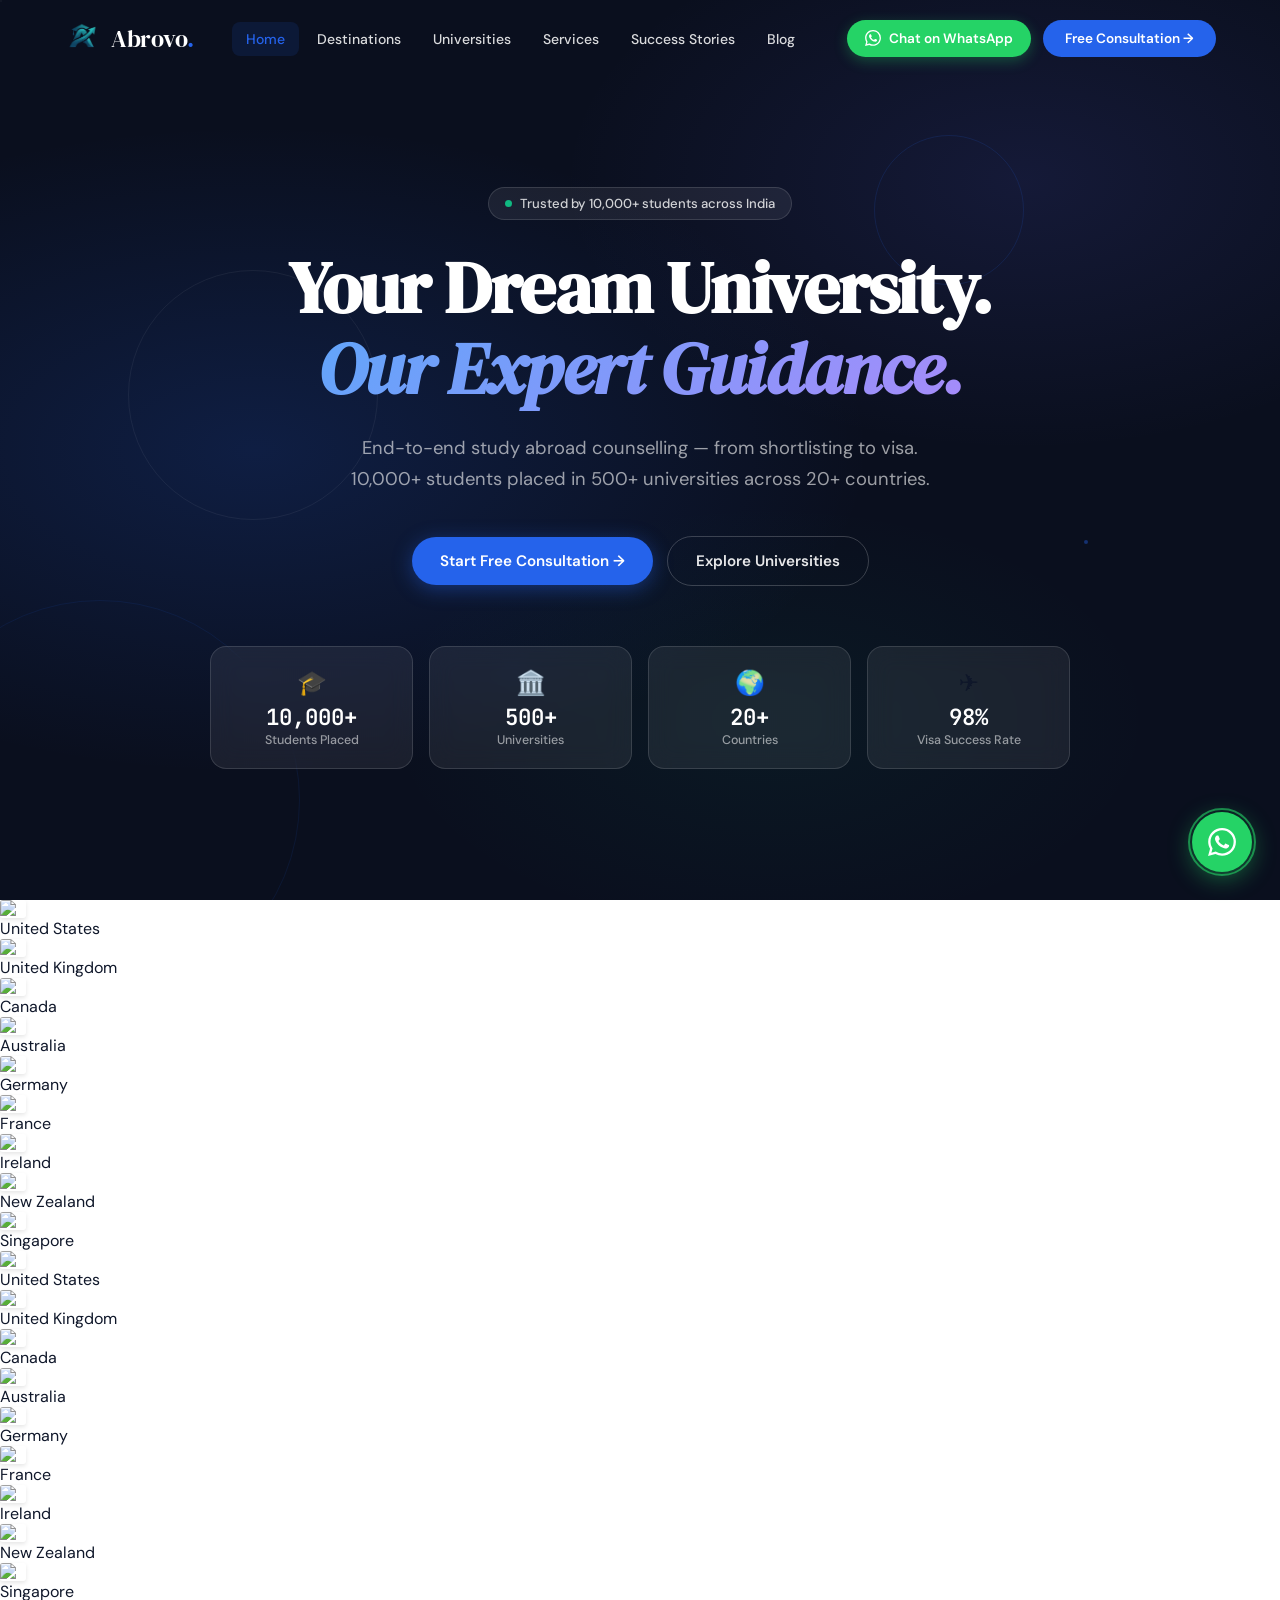
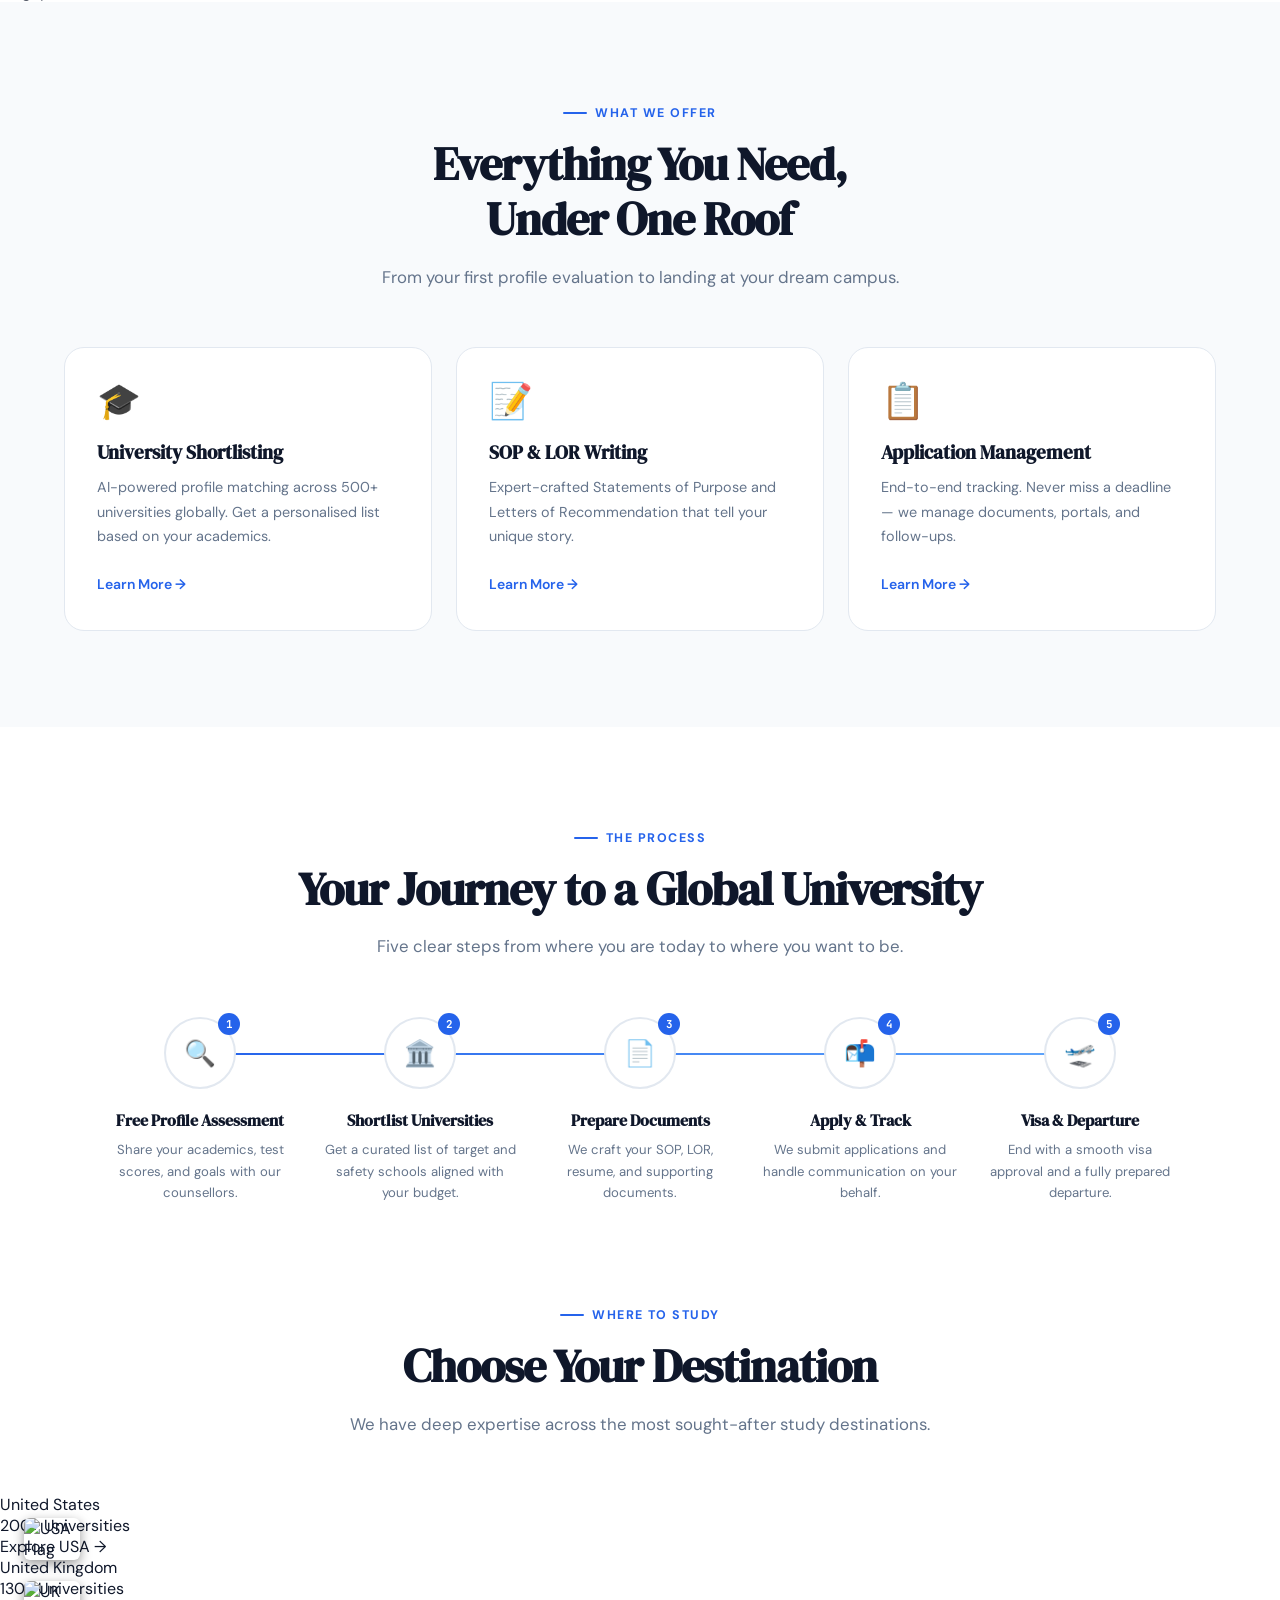
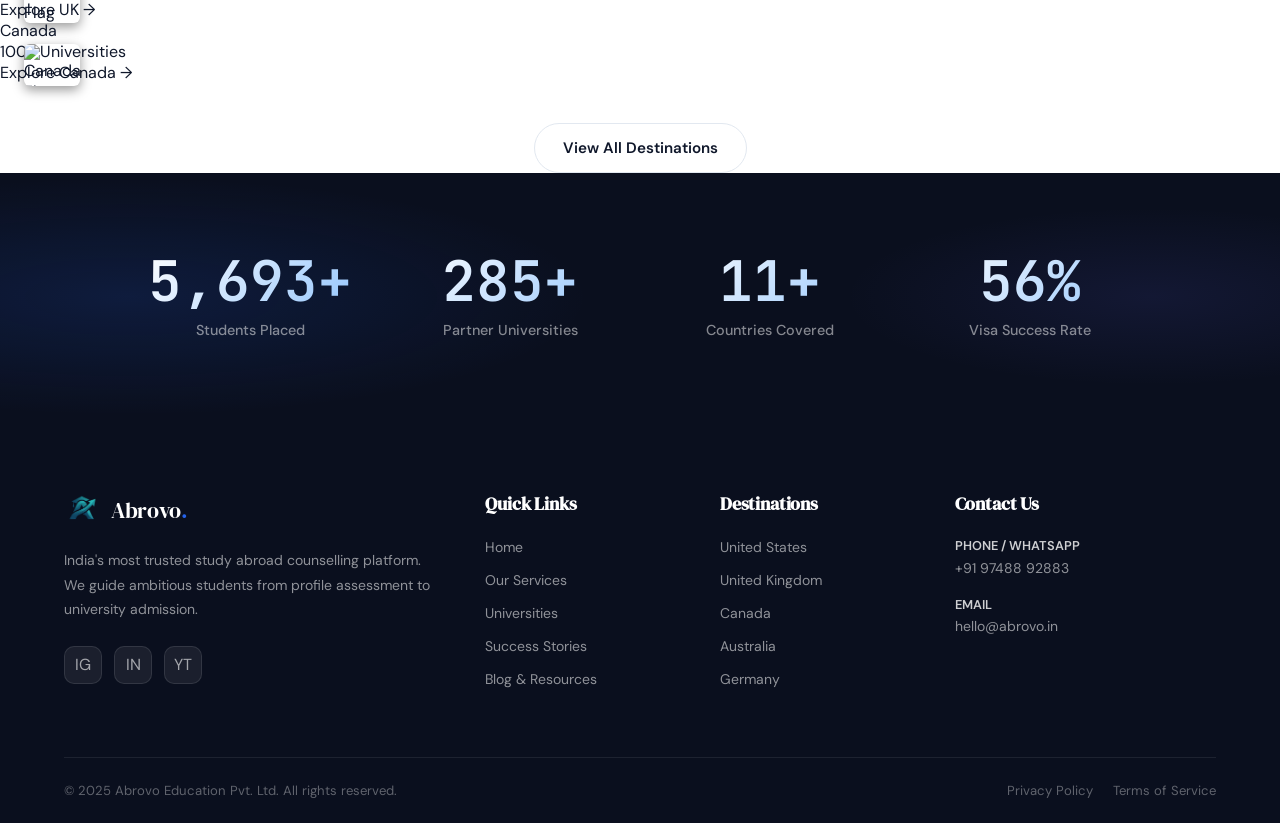
==== commit 78829fa7: "rol" ====
--- a/index.html
+++ b/index.html
@@ -54,17 +54,8 @@
     @keyframes scrollBob { 0%, 100% { transform: translateX(-50%) translateY(0); } 50% { transform: translateX(-50%) translateY(8px); } }
 
     /* MARQUEE */
-    .marquee-section { background: var(--bg-white); border-top: 1px solid var(--border); border-bottom: 1px solid var(--border); padding: 0; overflow: hidden; position: relative; }
-    .marquee-section::before, .marquee-section::after { content: ''; position: absolute; top: 0; bottom: 0; width: 120px; z-index: 2; pointer-events: none; }
-    .marquee-section::before { left: 0; background: linear-gradient(to right, var(--bg-white), transparent); }
-    .marquee-section::after { right: 0; background: linear-gradient(to left, var(--bg-white), transparent); }
-    .marquee-track { display: flex; align-items: center; padding: 18px 0; animation: marqueeScroll 28s linear infinite; width: max-content; }
-    .marquee-track:hover { animation-play-state: paused; }
-    .marquee-item { display: flex; align-items: center; gap: 10px; padding: 8px 32px; white-space: nowrap; font-size: 0.9rem; font-weight: 600; color: var(--text-primary); border-right: 1px solid var(--border); transition: color 0.2s; }
-    .marquee-item:hover { color: var(--accent); }
-    .marquee-flag { font-size: 1.4rem; }
-    @keyframes marqueeScroll { from { transform: translateX(0); } to { transform: translateX(-50%); } }
-
+    .marquee-flag { width: 26px; height: 18px; border-radius: 3px; object-fit: cover; box-shadow: 0 2px 4px rgba(0,0,0,0.1); }
+    
     /* SHARED SECTION HEADERS */
     .section-label { display: inline-flex; align-items: center; gap: 8px; font-size: 0.78rem; font-weight: 700; letter-spacing: 0.12em; text-transform: uppercase; color: var(--accent); margin-bottom: 16px; }
     .section-label::before { content: ''; display: inline-block; width: 24px; height: 2px; background: var(--accent); border-radius: 2px; }
@@ -102,28 +93,8 @@
     .hiw-step-desc { font-size: 0.82rem; color: var(--text-secondary); line-height: 1.65; }
 
     /* DESTINATIONS */
-    .destinations-section { background: var(--card-bg); padding: 96px 5%; }
-    .destinations-grid { display: grid; grid-template-columns: repeat(3, 1fr); gap: 20px; max-width: 1200px; margin: 0 auto; }
-    .dest-card { position: relative; border-radius: 20px; overflow: hidden; aspect-ratio: 4/3; cursor: pointer; background: var(--bg-dark); }
-    .dest-card:nth-child(1) { background: linear-gradient(135deg, #1e3a5f 0%, #0a1628 100%); }
-    .dest-card:nth-child(2) { background: linear-gradient(135deg, #1a1035 0%, #0d0a1e 100%); }
-    .dest-card:nth-child(3) { background: linear-gradient(135deg, #0d2818 0%, #051409 100%); }
-    .dest-card:nth-child(4) { background: linear-gradient(135deg, #1a2a0a 0%, #0d1505 100%); }
-    .dest-card:nth-child(5) { background: linear-gradient(135deg, #1a0a0a 0%, #0d0505 100%); }
-    .dest-card:nth-child(6) { background: linear-gradient(135deg, #1a1505 0%, #0d0b02 100%); }
-    .dest-card:nth-child(7) { background: linear-gradient(135deg, #0a1a2a 0%, #050d14 100%); }
-    .dest-card:nth-child(8) { background: linear-gradient(135deg, #1a0a1a 0%, #0d050d 100%); }
-    .dest-card:nth-child(9) { background: linear-gradient(135deg, #1a1205 0%, #0d0902 100%); }
-    .dest-card-inner { position: absolute; inset: 0; padding: 28px; display: flex; flex-direction: column; justify-content: flex-end; background: linear-gradient(180deg, transparent 30%, rgba(0,0,0,0.7) 100%); transition: background 0.35s ease; }
-    .dest-flag { position: absolute; top: 24px; left: 24px; font-size: 2.8rem; filter: drop-shadow(0 4px 8px rgba(0,0,0,0.4)); transition: transform 0.35s cubic-bezier(0.16,1,0.3,1); }
-    .dest-card:hover .dest-flag { transform: scale(1.15) translateY(-4px); }
-    .dest-card-name { font-family: var(--font-display); font-size: 1.4rem; color: #fff; margin-bottom: 8px; }
-    .dest-stats { display: flex; gap: 14px; flex-wrap: wrap; }
-    .dest-stat { font-size: 0.75rem; color: rgba(255,255,255,0.65); display: flex; align-items: center; gap: 5px; }
-    .dest-overlay { position: absolute; inset: 0; background: rgba(37,99,235,0.88); display: flex; align-items: center; justify-content: center; opacity: 0; transition: opacity 0.3s ease; backdrop-filter: blur(4px); }
-    .dest-card:hover .dest-overlay { opacity: 1; }
-    .dest-explore-btn { display: inline-flex; color: #fff; font-weight: 700; padding: 12px 24px; border: 2px solid rgba(255,255,255,0.6); border-radius: 50px; transform: translateY(10px); transition: transform 0.3s cubic-bezier(0.16,1,0.3,1), border-color 0.2s; }
-    .dest-card:hover .dest-explore-btn { transform: translateY(0); border-color: #fff; }
+    .dest-flag { position: absolute; top: 24px; left: 24px; width: 56px; height: 42px; border-radius: 6px; object-fit: cover; box-shadow: 0 4px 12px rgba(0,0,0,0.4); transition: transform 0.35s cubic-bezier(0.16,1,0.3,1); }
+
 
     /* STATS BAND */
     .stats-band { background: var(--bg-dark); padding: 80px 5%; position: relative; overflow: hidden; }
@@ -173,7 +144,7 @@
       </ul>
 
       <div class="nav-actions">
-        <a href="https://wa.me/919748892883" target="_blank" rel="noopener" class="btn-wa" aria-label="Chat on WhatsApp">
+        <a href="https://api.whatsapp.com/send/?phone=919748892883&text=Hi%21+I%27m+interested+in+studying+abroad.+Can+you+guide+me%3F&type=phone_number&app_absent=0" target="_blank" rel="noopener" class="btn-wa" aria-label="Chat on WhatsApp">
           <svg viewBox="0 0 24 24" width="16" height="16" fill="currentColor" xmlns="http://www.w3.org/2000/svg" aria-hidden="true">
             <path d="M17.472 14.382c-.297-.149-1.758-.867-2.03-.967-.273-.099-.471-.148-.67.15-.197.297-.767.966-.94 1.164-.173.199-.347.223-.644.075-.297-.15-1.255-.463-2.39-1.475-.883-.788-1.48-1.761-1.653-2.059-.173-.297-.018-.458.13-.606.134-.133.298-.347.446-.52.149-.174.198-.298.298-.497.099-.198.05-.371-.025-.52-.075-.149-.669-1.612-.916-2.207-.242-.579-.487-.5-.669-.51-.173-.008-.371-.01-.57-.01-.198 0-.52.074-.792.372-.272.297-1.04 1.016-1.04 2.479 0 1.462 1.065 2.875 1.213 3.074.149.198 2.096 3.2 5.077 4.487.709.306 1.262.489 1.694.625.712.227 1.36.195 1.871.118.571-.085 1.758-.719 2.006-1.413.248-.694.248-1.289.173-1.413-.074-.124-.272-.198-.57-.347m-5.421 7.403h-.004a9.87 9.87 0 01-5.031-1.378l-.361-.214-3.741.982.998-3.648-.235-.374a9.86 9.86 0 01-1.51-5.26c.001-5.45 4.436-9.884 9.888-9.884 2.64 0 5.122 1.03 6.988 2.898a9.825 9.825 0 012.893 6.994c-.003 5.45-4.437 9.884-9.885 9.884m8.413-18.297A11.815 11.815 0 0012.05 0C5.495 0 .16 5.335.157 11.892c0 2.096.547 4.142 1.588 5.945L.057 24l6.305-1.654a11.882 11.882 0 005.683 1.448h.005c6.554 0 11.89-5.335 11.893-11.893a11.821 11.821 0 00-3.48-8.413Z"/>
           </svg>
@@ -254,31 +225,28 @@
       </div>
     </div>
 
-    <div class="scroll-cue" aria-hidden="true">
-      <span>Scroll</span><div class="scroll-arrow"></div>
-    </div>
   </section>
 
   <section class="marquee-section" id="marquee">
-    <div class="marquee-track" aria-hidden="true">
-      <div class="marquee-item"><span class="marquee-flag">🇺🇸</span> United States</div>
-      <div class="marquee-item"><span class="marquee-flag">🇬🇧</span> United Kingdom</div>
-      <div class="marquee-item"><span class="marquee-flag">🇨🇦</span> Canada</div>
-      <div class="marquee-item"><span class="marquee-flag">🇦🇺</span> Australia</div>
-      <div class="marquee-item"><span class="marquee-flag">🇩🇪</span> Germany</div>
-      <div class="marquee-item"><span class="marquee-flag">🇫🇷</span> France</div>
-      <div class="marquee-item"><span class="marquee-flag">🇮🇪</span> Ireland</div>
-      <div class="marquee-item"><span class="marquee-flag">🇳🇿</span> New Zealand</div>
-      <div class="marquee-item"><span class="marquee-flag">🇸🇬</span> Singapore</div>
-      <div class="marquee-item"><span class="marquee-flag">🇺🇸</span> United States</div>
-      <div class="marquee-item"><span class="marquee-flag">🇬🇧</span> United Kingdom</div>
-      <div class="marquee-item"><span class="marquee-flag">🇨🇦</span> Canada</div>
-      <div class="marquee-item"><span class="marquee-flag">🇦🇺</span> Australia</div>
-      <div class="marquee-item"><span class="marquee-flag">🇩🇪</span> Germany</div>
-      <div class="marquee-item"><span class="marquee-flag">🇫🇷</span> France</div>
-      <div class="marquee-item"><span class="marquee-flag">🇮🇪</span> Ireland</div>
-      <div class="marquee-item"><span class="marquee-flag">🇳🇿</span> New Zealand</div>
-      <div class="marquee-item"><span class="marquee-flag">🇸🇬</span> Singapore</div>
+  <div class="marquee-track" aria-hidden="true">
+      <div class="marquee-item"><img src="https://flagcdn.com/w40/us.png" class="marquee-flag" alt="USA"> United States</div>
+      <div class="marquee-item"><img src="https://flagcdn.com/w40/gb.png" class="marquee-flag" alt="UK"> United Kingdom</div>
+      <div class="marquee-item"><img src="https://flagcdn.com/w40/ca.png" class="marquee-flag" alt="Canada"> Canada</div>
+      <div class="marquee-item"><img src="https://flagcdn.com/w40/au.png" class="marquee-flag" alt="Australia"> Australia</div>
+      <div class="marquee-item"><img src="https://flagcdn.com/w40/de.png" class="marquee-flag" alt="Germany"> Germany</div>
+      <div class="marquee-item"><img src="https://flagcdn.com/w40/fr.png" class="marquee-flag" alt="France"> France</div>
+      <div class="marquee-item"><img src="https://flagcdn.com/w40/ie.png" class="marquee-flag" alt="Ireland"> Ireland</div>
+      <div class="marquee-item"><img src="https://flagcdn.com/w40/nz.png" class="marquee-flag" alt="New Zealand"> New Zealand</div>
+      <div class="marquee-item"><img src="https://flagcdn.com/w40/sg.png" class="marquee-flag" alt="Singapore"> Singapore</div>
+      <div class="marquee-item"><img src="https://flagcdn.com/w40/us.png" class="marquee-flag" alt="USA"> United States</div>
+      <div class="marquee-item"><img src="https://flagcdn.com/w40/gb.png" class="marquee-flag" alt="UK"> United Kingdom</div>
+      <div class="marquee-item"><img src="https://flagcdn.com/w40/ca.png" class="marquee-flag" alt="Canada"> Canada</div>
+      <div class="marquee-item"><img src="https://flagcdn.com/w40/au.png" class="marquee-flag" alt="Australia"> Australia</div>
+      <div class="marquee-item"><img src="https://flagcdn.com/w40/de.png" class="marquee-flag" alt="Germany"> Germany</div>
+      <div class="marquee-item"><img src="https://flagcdn.com/w40/fr.png" class="marquee-flag" alt="France"> France</div>
+      <div class="marquee-item"><img src="https://flagcdn.com/w40/ie.png" class="marquee-flag" alt="Ireland"> Ireland</div>
+      <div class="marquee-item"><img src="https://flagcdn.com/w40/nz.png" class="marquee-flag" alt="New Zealand"> New Zealand</div>
+      <div class="marquee-item"><img src="https://flagcdn.com/w40/sg.png" class="marquee-flag" alt="Singapore"> Singapore</div>
     </div>
   </section>
 
@@ -347,7 +315,7 @@
     </div>
   </section>
 
-  <section class="destinations-section">
+<section class="destinations-section">
     <div class="section-header center fade-up">
       <div class="section-label">Where to Study</div>
       <h2 class="section-title">Choose Your Destination</h2>
@@ -355,7 +323,8 @@
     </div>
     <div class="destinations-grid">
       <div class="dest-card fade-up delay-1" onclick="window.location.href='destinations.html'">
-        <div class="dest-flag">🇺🇸</div>
+        <img src="https://flagcdn.com/w80/us.png" class="dest-flag" alt="USA Flag">
+        
         <div class="dest-card-inner">
           <div class="dest-card-name">United States</div>
           <div class="dest-stats"><span class="dest-stat">200+ Universities</span></div>
@@ -363,7 +332,8 @@
         <div class="dest-overlay"><span class="dest-explore-btn">Explore USA →</span></div>
       </div>
       <div class="dest-card fade-up delay-2" onclick="window.location.href='destinations.html'">
-        <div class="dest-flag">🇬🇧</div>
+        <img src="https://flagcdn.com/w80/gb.png" class="dest-flag" alt="UK Flag">
+        
         <div class="dest-card-inner">
           <div class="dest-card-name">United Kingdom</div>
           <div class="dest-stats"><span class="dest-stat">130+ Universities</span></div>
@@ -371,7 +341,8 @@
         <div class="dest-overlay"><span class="dest-explore-btn">Explore UK →</span></div>
       </div>
       <div class="dest-card fade-up delay-3" onclick="window.location.href='destinations.html'">
-        <div class="dest-flag">🇨🇦</div>
+        <img src="https://flagcdn.com/w80/ca.png" class="dest-flag" alt="Canada Flag">
+        
         <div class="dest-card-inner">
           <div class="dest-card-name">Canada</div>
           <div class="dest-stats"><span class="dest-stat">100+ Universities</span></div>
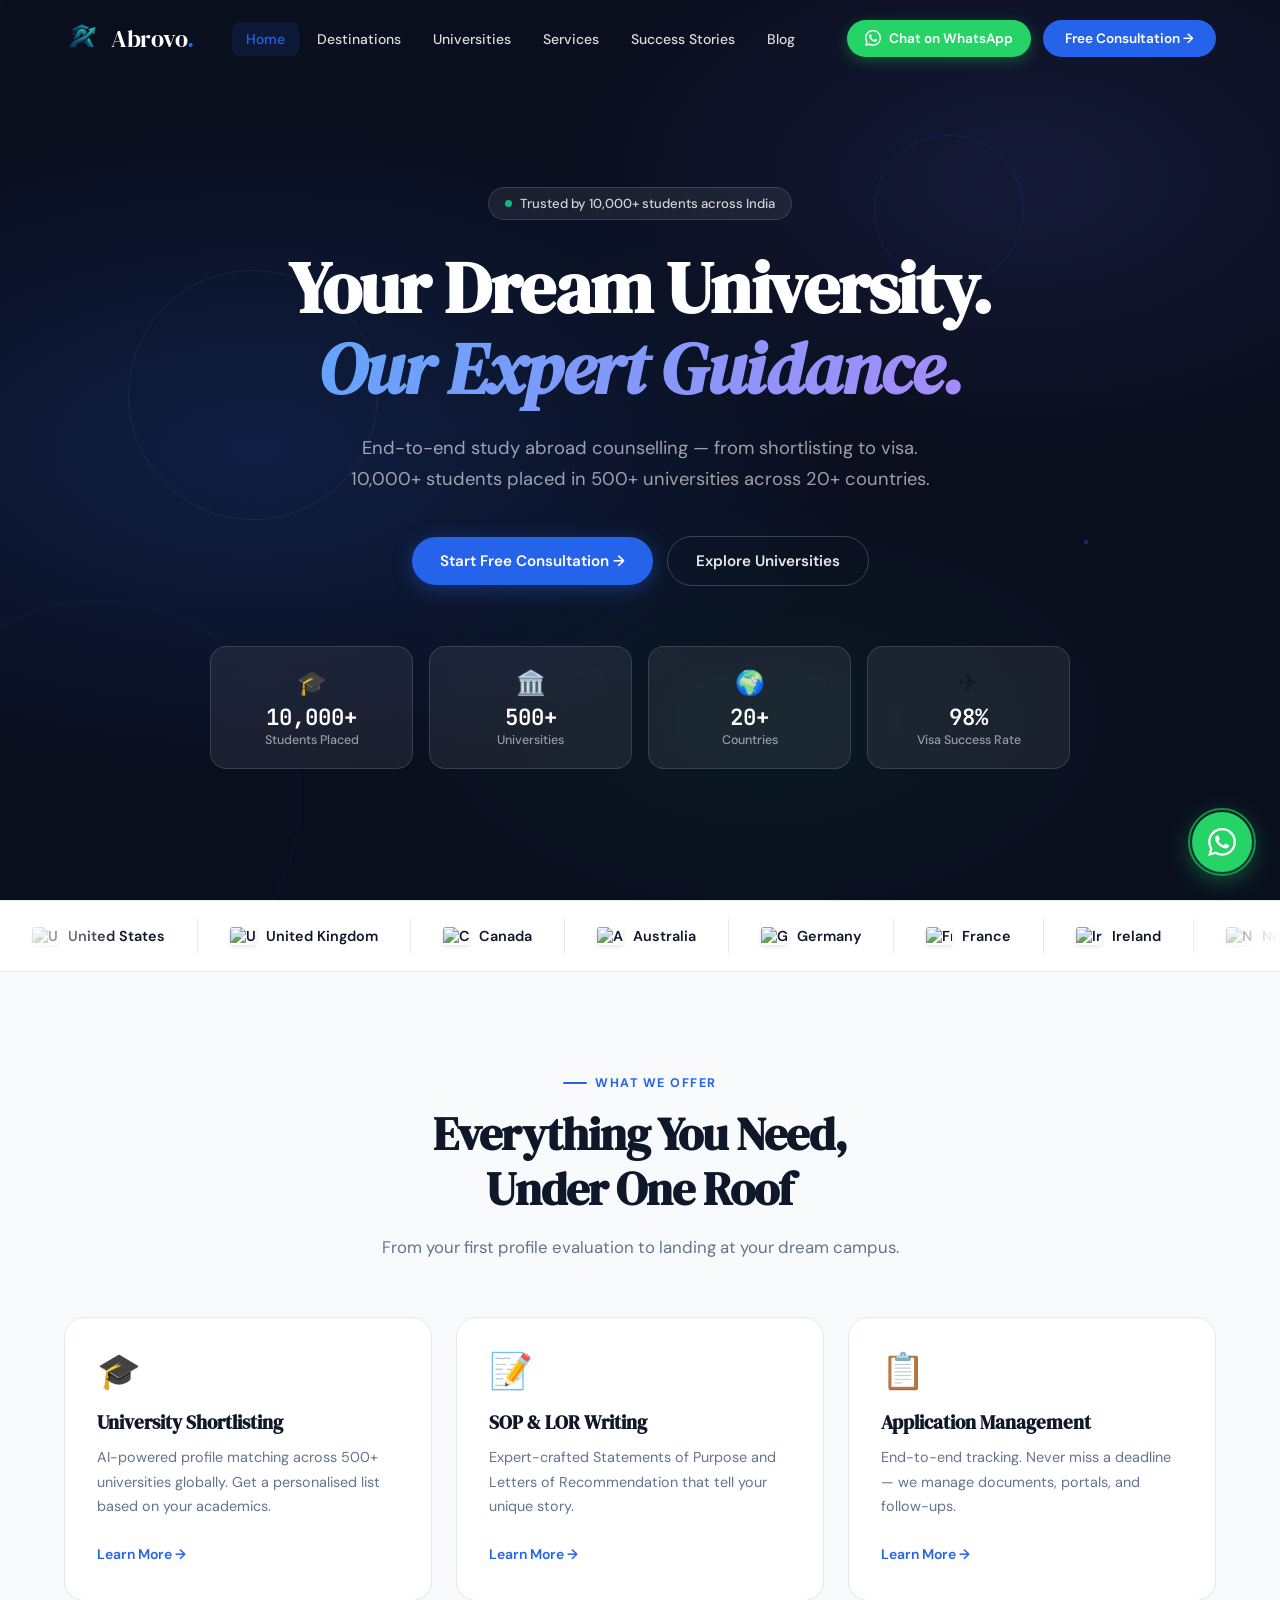
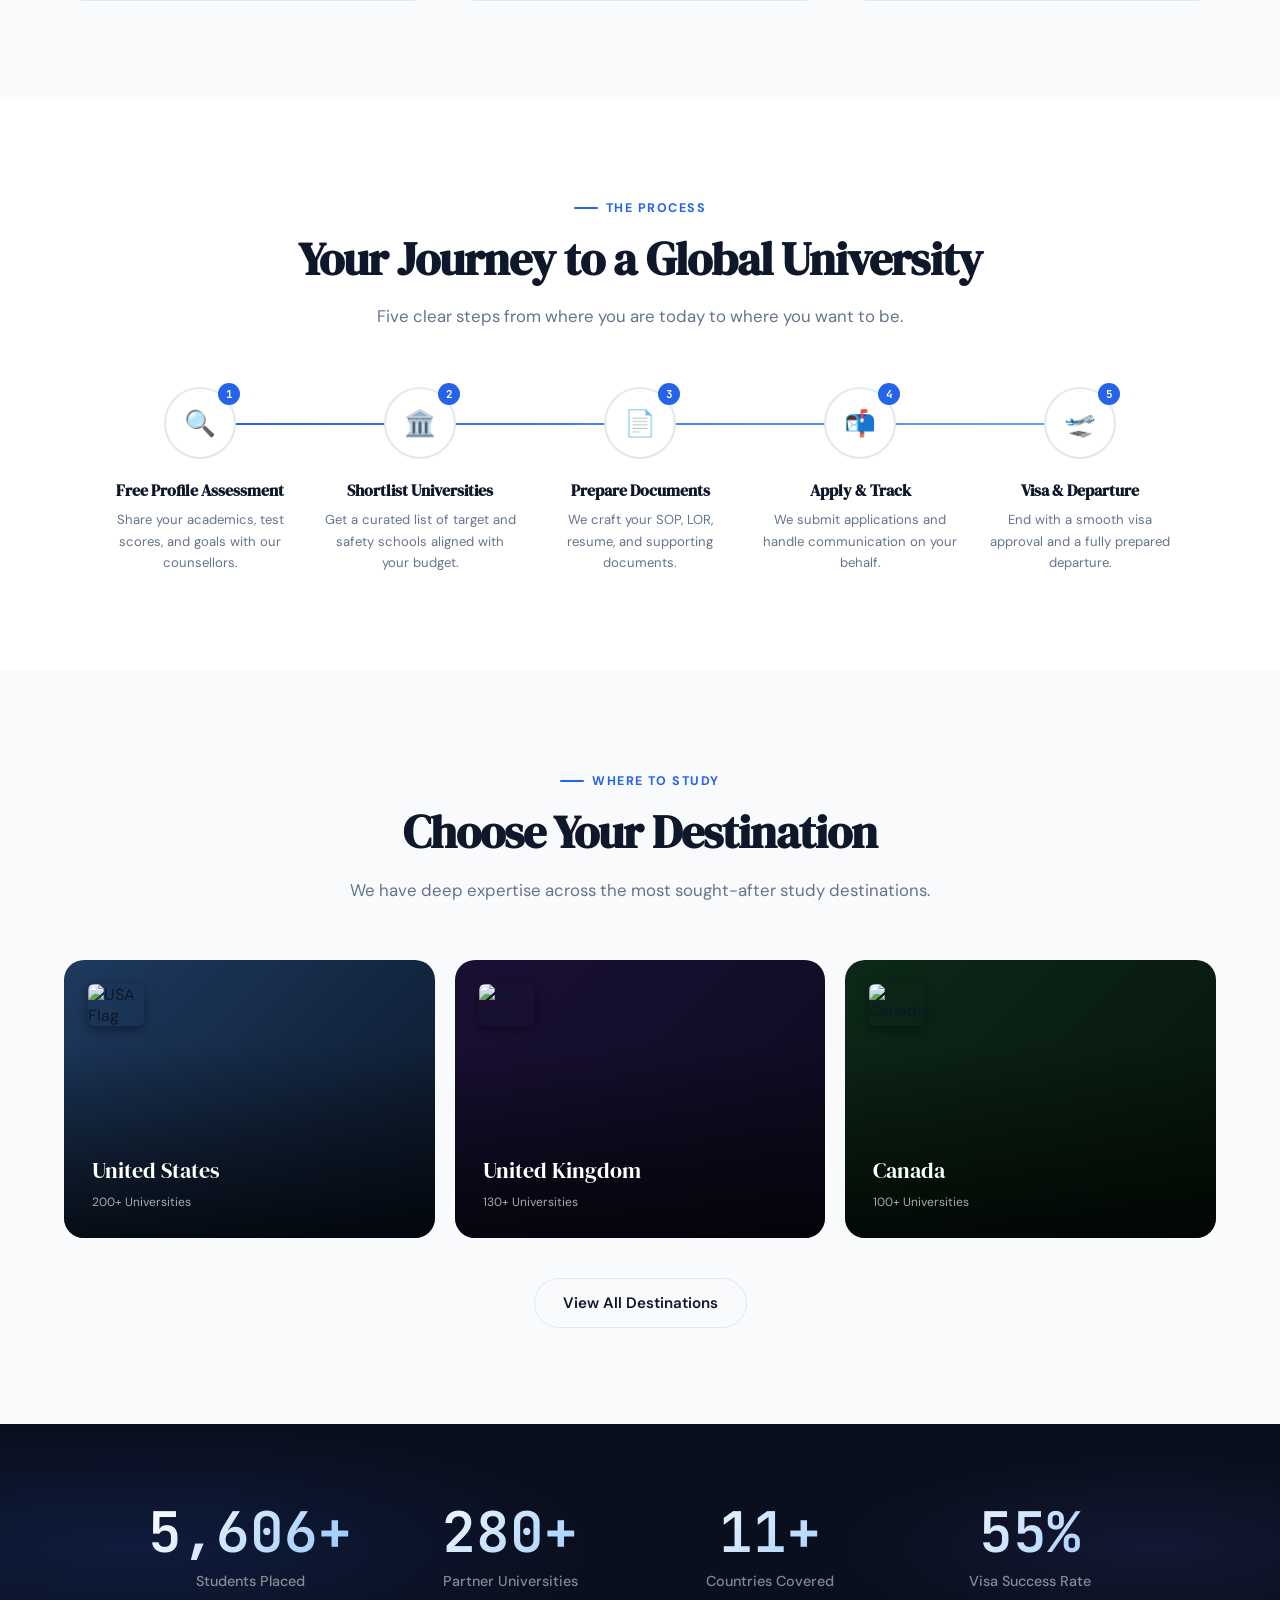
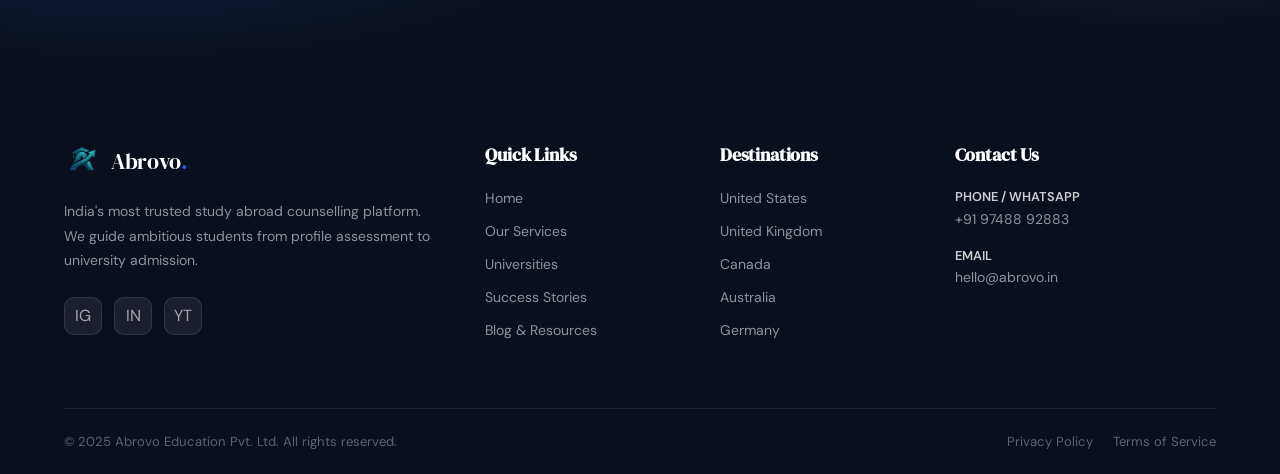
==== commit 3e7dfb27: "fix" ====
--- a/index.html
+++ b/index.html
@@ -48,13 +48,18 @@
     .stat-card-icon { font-size: 1.5rem; margin-bottom: 8px; }
     .stat-card-num { font-family: var(--font-mono); font-size: 1.4rem; font-weight: 600; color: #fff; line-height: 1; margin-bottom: 4px; }
     .stat-card-label { font-size: 0.78rem; color: rgba(255,255,255,0.55); font-weight: 500; }
-    .scroll-cue { position: absolute; bottom: 32px; left: 50%; transform: translateX(-50%); display: flex; flex-direction: column; align-items: center; gap: 6px; opacity: 0.4; animation: fadeUpHero 1s ease 2s forwards, scrollBob 2.5s ease-in-out 3s infinite; }
-    .scroll-cue span { font-size: 0.72rem; color: rgba(255,255,255,0.6); letter-spacing: 0.1em; text-transform: uppercase; }
-    .scroll-arrow { width: 20px; height: 20px; border-right: 2px solid rgba(255,255,255,0.4); border-bottom: 2px solid rgba(255,255,255,0.4); transform: rotate(45deg); }
-    @keyframes scrollBob { 0%, 100% { transform: translateX(-50%) translateY(0); } 50% { transform: translateX(-50%) translateY(8px); } }
 
     /* MARQUEE */
+    .marquee-section { background: var(--bg-white); border-top: 1px solid var(--border); border-bottom: 1px solid var(--border); padding: 0; overflow: hidden; position: relative; }
+    .marquee-section::before, .marquee-section::after { content: ''; position: absolute; top: 0; bottom: 0; width: 120px; z-index: 2; pointer-events: none; }
+    .marquee-section::before { left: 0; background: linear-gradient(to right, var(--bg-white), transparent); }
+    .marquee-section::after { right: 0; background: linear-gradient(to left, var(--bg-white), transparent); }
+    .marquee-track { display: flex; align-items: center; padding: 18px 0; animation: marqueeScroll 28s linear infinite; width: max-content; }
+    .marquee-track:hover { animation-play-state: paused; }
+    .marquee-item { display: flex; align-items: center; gap: 10px; padding: 8px 32px; white-space: nowrap; font-size: 0.9rem; font-weight: 600; color: var(--text-primary); border-right: 1px solid var(--border); transition: color 0.2s; }
+    .marquee-item:hover { color: var(--accent); }
     .marquee-flag { width: 26px; height: 18px; border-radius: 3px; object-fit: cover; box-shadow: 0 2px 4px rgba(0,0,0,0.1); }
+    @keyframes marqueeScroll { from { transform: translateX(0); } to { transform: translateX(-50%); } }
     
     /* SHARED SECTION HEADERS */
     .section-label { display: inline-flex; align-items: center; gap: 8px; font-size: 0.78rem; font-weight: 700; letter-spacing: 0.12em; text-transform: uppercase; color: var(--accent); margin-bottom: 16px; }
@@ -93,8 +98,22 @@
     .hiw-step-desc { font-size: 0.82rem; color: var(--text-secondary); line-height: 1.65; }
 
     /* DESTINATIONS */
+    .destinations-section { background: var(--card-bg); padding: 96px 5%; }
+    .destinations-grid { display: grid; grid-template-columns: repeat(3, 1fr); gap: 20px; max-width: 1200px; margin: 0 auto; }
+    .dest-card { position: relative; border-radius: 20px; overflow: hidden; aspect-ratio: 4/3; cursor: pointer; background: var(--bg-dark); }
+    .dest-card:nth-child(1) { background: linear-gradient(135deg, #1e3a5f 0%, #0a1628 100%); }
+    .dest-card:nth-child(2) { background: linear-gradient(135deg, #1a1035 0%, #0d0a1e 100%); }
+    .dest-card:nth-child(3) { background: linear-gradient(135deg, #0d2818 0%, #051409 100%); }
+    .dest-card-inner { position: absolute; inset: 0; padding: 28px; display: flex; flex-direction: column; justify-content: flex-end; background: linear-gradient(180deg, transparent 30%, rgba(0,0,0,0.7) 100%); transition: background 0.35s ease; }
     .dest-flag { position: absolute; top: 24px; left: 24px; width: 56px; height: 42px; border-radius: 6px; object-fit: cover; box-shadow: 0 4px 12px rgba(0,0,0,0.4); transition: transform 0.35s cubic-bezier(0.16,1,0.3,1); }
-
+    .dest-card:hover .dest-flag { transform: scale(1.15) translateY(-4px); }
+    .dest-card-name { font-family: var(--font-display); font-size: 1.4rem; color: #fff; margin-bottom: 8px; }
+    .dest-stats { display: flex; gap: 14px; flex-wrap: wrap; }
+    .dest-stat { font-size: 0.75rem; color: rgba(255,255,255,0.65); display: flex; align-items: center; gap: 5px; }
+    .dest-overlay { position: absolute; inset: 0; background: rgba(37,99,235,0.88); display: flex; align-items: center; justify-content: center; opacity: 0; transition: opacity 0.3s ease; backdrop-filter: blur(4px); }
+    .dest-card:hover .dest-overlay { opacity: 1; }
+    .dest-explore-btn { display: inline-flex; color: #fff; font-weight: 700; padding: 12px 24px; border: 2px solid rgba(255,255,255,0.6); border-radius: 50px; transform: translateY(10px); transition: transform 0.3s cubic-bezier(0.16,1,0.3,1), border-color 0.2s; }
+    .dest-card:hover .dest-explore-btn { transform: translateY(0); border-color: #fff; }
 
     /* STATS BAND */
     .stats-band { background: var(--bg-dark); padding: 80px 5%; position: relative; overflow: hidden; }
@@ -168,7 +187,7 @@
       <li><a href="blog.html" class="mob-link">Blog</a></li>
     </ul>
     <div class="mob-actions">
-      <a href="https://wa.me/919748892883" target="_blank" rel="noopener" class="btn-wa" style="justify-content:center;">Chat on WhatsApp</a>
+      <a href="https://api.whatsapp.com/send/?phone=919748892883&text=Hi%21+I%27m+interested+in+studying+abroad.+Can+you+guide+me%3F&type=phone_number&app_absent=0" target="_blank" rel="noopener" class="btn-wa" style="justify-content:center;">Chat on WhatsApp</a>
       <a href="#" class="btn-cta" data-consult style="justify-content:center;">Free Consultation →</a>
     </div>
   </div>
@@ -436,14 +455,14 @@
   </footer>
 
   <div class="wa-widget">
-    <button class="wa-fab" onclick="window.open('https://wa.me/919748892883', '_blank')">
+    <button class="wa-fab" onclick="window.open('https://api.whatsapp.com/send/?phone=919748892883&text=Hi%21+I%27m+interested+in+studying+abroad.+Can+you+guide+me%3F&type=phone_number&app_absent=0', '_blank')">
       <span class="wa-fab-pulse"></span>
       <svg class="wa-fab-icon" viewBox="0 0 24 24" xmlns="http://www.w3.org/2000/svg"><path d="M17.472 14.382c-.297-.149-1.758-.867-2.03-.967-.273-.099-.471-.148-.67.15-.197.297-.767.966-.94 1.164-.173.199-.347.223-.644.075-.297-.15-1.255-.463-2.39-1.475-.883-.788-1.48-1.761-1.653-2.059-.173-.297-.018-.458.13-.606.134-.133.298-.347.446-.52.149-.174.198-.298.298-.497.099-.198.05-.371-.025-.52-.075-.149-.669-1.612-.916-2.207-.242-.579-.487-.5-.669-.51-.173-.008-.371-.01-.57-.01-.198 0-.52.074-.792.372-.272.297-1.04 1.016-1.04 2.479 0 1.462 1.065 2.875 1.213 3.074.149.198 2.096 3.2 5.077 4.487.709.306 1.262.489 1.694.625.712.227 1.36.195 1.871.118.571-.085 1.758-.719 2.006-1.413.248-.694.248-1.289.173-1.413-.074-.124-.272-.198-.57-.347m-5.421 7.403h-.004a9.87 9.87 0 01-5.031-1.378l-.361-.214-3.741.982.998-3.648-.235-.374a9.86 9.86 0 01-1.51-5.26c.001-5.45 4.436-9.884 9.888-9.884 2.64 0 5.122 1.03 6.988 2.898a9.825 9.825 0 012.893 6.994c-.003 5.45-4.437 9.884-9.885 9.884m8.413-18.297A11.815 11.815 0 0012.05 0C5.495 0 .16 5.335.157 11.892c0 2.096.547 4.142 1.588 5.945L.057 24l6.305-1.654a11.882 11.882 0 005.683 1.448h.005c6.554 0 11.89-5.335 11.893-11.893a11.821 11.821 0 00-3.48-8.413Z"/></svg>
     </button>
   </div>
   <div class="sticky-bar">
     <a href="tel:+919748892883" class="sticky-btn sticky-btn-call">📞 Call Us</a>
-    <a href="https://wa.me/919748892883" target="_blank" class="sticky-btn sticky-btn-wa">💬 WhatsApp</a>
+    <a href="https://api.whatsapp.com/send/?phone=919748892883&text=Hi%21+I%27m+interested+in+studying+abroad.+Can+you+guide+me%3F&type=phone_number&app_absent=0" target="_blank" class="sticky-btn sticky-btn-wa">💬 WhatsApp</a>
   </div>
 
   <div class="consult-overlay" id="globalConsultModal">
